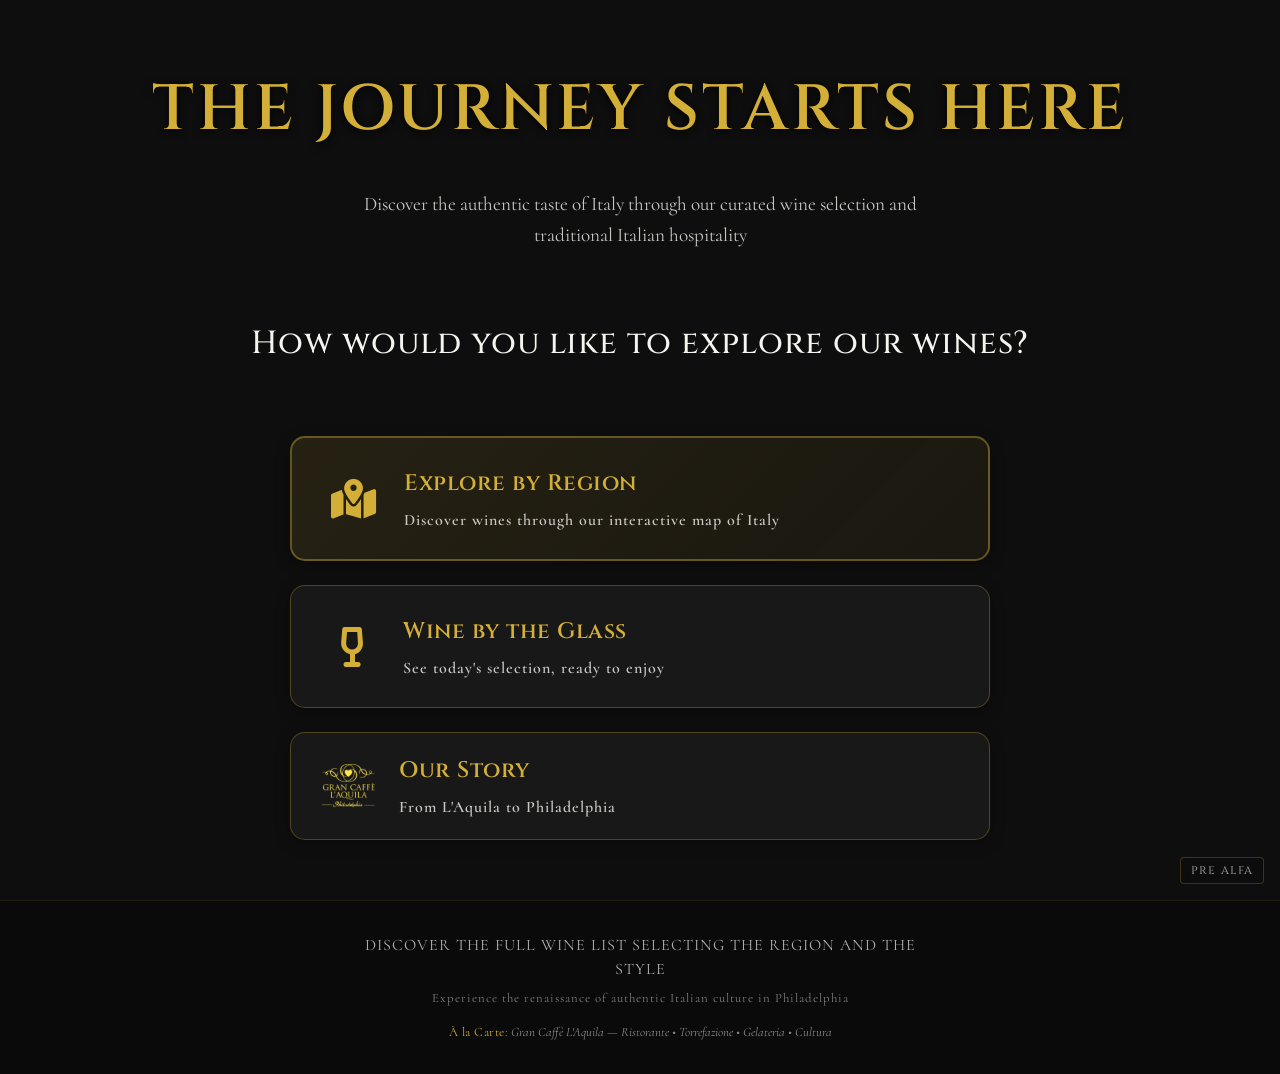
==== index.html @ 215c1828 "Add files via upload" ====
<!DOCTYPE html>
<html lang="it">
<head>
    <meta charset="UTF-8">
    <meta name="viewport" content="width=device-width, initial-scale=1.0, viewport-fit=cover">
    <title>Gran Caffè L'Aquila Philadelphia - Wine Collection</title>
    
    <!-- PWA Meta Tags -->
    <meta name="theme-color" content="#D4AF37">
    <meta name="apple-mobile-web-app-capable" content="yes">
    <meta name="apple-mobile-web-app-status-bar-style" content="black-translucent">
    <meta name="apple-mobile-web-app-title" content="GCA Wines">
    <meta name="mobile-web-app-capable" content="yes">
    <meta name="application-name" content="GCA Wines">
    <meta name="msapplication-TileColor" content="#0E0E0E">
    <meta name="msapplication-TileImage" content="./image/icon-144x144.png">
    
    <!-- PWA Manifest -->
    <link rel="manifest" href="./manifest.json">
    
    <!-- Apple Touch Icons -->
    <link rel="apple-touch-icon" href="./image/icon-152x152.png">
    <link rel="apple-touch-icon" sizes="152x152" href="./image/icon-152x152.png">
    <link rel="apple-touch-icon" sizes="180x180" href="./image/icon-192x192.png">
    <link rel="apple-touch-icon" sizes="167x167" href="./image/icon-152x152.png">
    
    <!-- Favicon -->
    <link rel="icon" type="image/png" sizes="32x32" href="./image/icon-96x96.png">
    <link rel="icon" type="image/png" sizes="16x16" href="./image/icon-72x72.png">
    
    <!-- Bootstrap 5.3 CSS (HTTPS CDN) -->
    <link href="https://cdn.jsdelivr.net/npm/bootstrap@5.3.2/dist/css/bootstrap.min.css" rel="stylesheet" integrity="sha384-T3c6CoIi6uLrA9TneNEoa7RxnatzjcDSCmG1MXxSR1GAsXEV/Dwwykc2MPK8M2HN" crossorigin="anonymous">
    <!-- Font Awesome (HTTPS CDN) -->
    <link rel="stylesheet" href="https://cdnjs.cloudflare.com/ajax/libs/font-awesome/6.4.0/css/all.min.css" integrity="sha512-iecdLmaskl7CVkqkXNQ/ZH/XLlvWZOJyj7Yy7tcenmpD1ypASozpmT/E0iPtmFIB46ZmdtAc9eNBvH0H/ZpiBw==" crossorigin="anonymous" referrerpolicy="no-referrer">
    <!-- Google Fonts (HTTPS) - 2 fonts max for readability/perf -->
    <link href="https://fonts.googleapis.com/css2?family=Cinzel:wght@400;600;700&family=Cormorant:wght@300;400;500;600&display=swap" rel="stylesheet">
    <!-- Custom CSS -->
    <link rel="stylesheet" href="./css/style.css">
    <style>
        /* Landing Page Specific Styles - MOBILE FIRST */
        :root {
            --gold: #D4AF37;
            --gold-light: #F4CF67;
            --ivory: #F5F5F0;
            --font-heading: 'Cinzel', serif;
            --font-body: 'Cormorant', serif;
            --transition-slow: 0.8s cubic-bezier(0.4, 0, 0.2, 1);
            --transition-medium: 0.4s cubic-bezier(0.4, 0, 0.2, 1);
        }

        body.landing-page {
            background-color: #0E0E0E;
            color: var(--ivory);
            overflow-x: hidden;
            font-family: var(--font-body);
        }

        /* Header - Logo rimosso, header minimale */
        .landing-header {
            position: fixed;
            top: 0;
            left: 0;
            right: 0;
            z-index: 1000;
            border-bottom: 1px solid rgba(212, 175, 55, 0.1);
            padding: 1rem;
            display: none; /* Header nascosto - logo spostato nel pulsante Our Story */
            align-items: center;
            justify-content: center;
            animation: slideDown 0.6s ease-out;
            transition: all 0.5s cubic-bezier(0.4, 0, 0.2, 1);
        }

        /* Header sempre visibile su tablet - rimosso .hidden */

        @keyframes slideDown {
            from {
                transform: translateY(-100%);
                opacity: 0;
            }
            to {
                transform: translateY(0);
                opacity: 1;
            }
        }

        .landing-logo-section {
            display: flex;
            flex-direction: column;
            align-items: center;
            justify-content: center;
            backdrop-filter: blur(10px);
            background: rgba(10, 10, 10, 0.3);
            border-radius: 12px;
            padding: 0.5rem 1rem;
        }

        .landing-logo-image {
            max-width: 200px;
            width: 100%;
            height: auto;
            object-fit: contain;
            transition: transform 0.3s ease;
        }

        .landing-logo-image:hover {
            transform: scale(1.05);
        }

        /* Hero Section - Mobile First */
        .landing-hero {
            position: relative;
            width: 100%;
            min-height: 100vh;
            margin: 0;
            overflow: hidden;
            display: flex;
            align-items: center;
            justify-content: center;
        }

        .hero-background {
            position: absolute;
            top: 0;
            left: 0;
            width: 100%;
            height: 100%;
            z-index: 1;
        }

        .hero-background::before {
            content: '';
            position: absolute;
            top: 0;
            left: 0;
            right: 0;
            bottom: 0;
            background: linear-gradient(to bottom, 
                rgba(10, 10, 10, 0.2) 0%,
                rgba(10, 10, 10, 0.4) 30%,
                rgba(10, 10, 10, 0.8) 70%,
                rgba(10, 10, 10, 0.95) 100%);
            z-index: 2;
        }

        .hero-background-image {
            width: 100%;
            height: 100%;
            object-fit: cover;
            object-position: center;
            filter: brightness(0.7) contrast(1.1);
        }

        /* Contenuto Hero */
        .landing-hero-content {
            position: relative;
            z-index: 3;
            width: 90%;
            max-width: 1200px;
            padding: 2rem 1rem;
            display: flex;
            flex-direction: column;
            align-items: center;
            gap: 2rem;
            text-align: center;
            padding-top: 40px; /* Ridotto spazio header (logo rimosso) */
        }

        /* Titolo principale con animazione */
        .landing-hero-text {
            font-family: var(--font-heading);
            font-size: 2rem;
            font-weight: 600;
            color: var(--gold);
            letter-spacing: 2px;
            text-transform: uppercase;
            margin: 0;
            line-height: 1.2;
            text-shadow: 0 2px 8px rgba(0, 0, 0, 0.9);
            opacity: 0;
            transform: translateY(30px);
            animation: fadeInUp 1s 0.5s forwards;
        }

        @keyframes fadeInUp {
            to {
                opacity: 1;
                transform: translateY(0);
            }
        }

        /* Sottotitolo con animazione a scaglioni */
        .landing-subtitle {
            font-family: var(--font-body);
            font-size: 1.1rem;
            color: rgba(245, 245, 240, 0.8);
            max-width: 600px;
            line-height: 1.6;
            margin: 0;
            opacity: 0;
            transform: translateY(20px);
            animation: fadeInUp 1s 0.8s forwards;
        }

        /* Domanda principale */
        .landing-question {
            font-family: var(--font-heading);
            font-size: 1.5rem;
            font-weight: 500;
            color: var(--ivory);
            text-align: center;
            margin: 1.5rem 0;
            opacity: 0;
            transform: translateY(20px);
            animation: fadeInUp 1s 1s forwards;
            letter-spacing: 1px;
        }

        /* Pulsanti principali - Card Style */
        .landing-buttons-section {
            display: flex;
            flex-direction: column;
            gap: 1.25rem;
            width: 100%;
            max-width: 500px;
            opacity: 0;
            transform: translateY(20px);
            animation: fadeInUp 1s 1.2s forwards;
        }

        .landing-button {
            position: relative;
            background: rgba(26, 26, 26, 0.85);
            backdrop-filter: blur(10px);
            border: 1px solid rgba(212, 175, 55, 0.3);
            border-radius: 15px;
            color: var(--ivory);
            font-family: var(--font-heading);
            font-size: 1rem;
            font-weight: 600;
            letter-spacing: 1px;
            text-transform: none;
            padding: 1.5rem 1.75rem;
            cursor: pointer;
            transition: all 0.3s cubic-bezier(0.4, 0, 0.2, 1);
            text-decoration: none;
            display: flex;
            align-items: center;
            gap: 1.25rem;
            overflow: hidden;
            text-align: left;
            min-height: 80px;
            box-shadow: 0 4px 15px rgba(0, 0, 0, 0.3);
        }

        .landing-button::before {
            content: '';
            position: absolute;
            top: 50%;
            left: 50%;
            width: 0;
            height: 0;
            background: rgba(212, 175, 55, 0.1);
            border-radius: 50%;
            transform: translate(-50%, -50%);
            transition: width 0.6s ease, height 0.6s ease;
        }

        .landing-button:hover::before,
        .landing-button:active::before {
            width: 300px;
            height: 300px;
        }

        .landing-button:hover,
        .landing-button:active {
            border-color: var(--gold);
            transform: translateY(-4px);
            box-shadow: 0 8px 25px rgba(212, 175, 55, 0.35);
            background: rgba(26, 26, 26, 0.95);
        }

        .landing-button-icon {
            font-size: 2rem;
            color: var(--gold);
            transition: transform 0.3s ease, color 0.3s ease;
            flex-shrink: 0;
            width: 50px;
            display: flex;
            align-items: center;
            justify-content: center;
        }

        .landing-button:hover .landing-button-icon,
        .landing-button:active .landing-button-icon {
            transform: scale(1.1);
            color: var(--gold-light);
        }

        /* Logo nel pulsante Our Story */
        .landing-button-icon.logo-icon {
            width: auto;
            height: 50px;
            max-width: 120px;
        }

        .landing-button-icon.logo-icon img {
            width: 100%;
            height: 100%;
            object-fit: contain;
            filter: brightness(0) saturate(100%) invert(75%) sepia(50%) saturate(500%) hue-rotate(5deg) brightness(1.1);
            transition: transform 0.3s ease, filter 0.3s ease;
        }

        .landing-button:hover .landing-button-icon.logo-icon img,
        .landing-button:active .landing-button-icon.logo-icon img {
            transform: scale(1.1);
            filter: brightness(0) saturate(100%) invert(80%) sepia(50%) saturate(500%) hue-rotate(5deg) brightness(1.2);
        }


        .landing-button-content {
            display: flex;
            flex-direction: column;
            gap: 0.5rem;
            flex: 1;
        }

        .landing-button-title {
            font-family: var(--font-heading);
            font-size: 1.2rem;
            font-weight: 600;
            color: var(--gold);
            letter-spacing: 0.5px;
            margin: 0;
        }

        .landing-button-description {
            font-family: var(--font-body);
            font-size: 0.9rem;
            color: rgba(245, 245, 240, 0.8);
            line-height: 1.4;
            margin: 0;
        }

        /* Bottone speciale Explore - più grande */
        .landing-button.explore {
            background: linear-gradient(135deg, 
                rgba(212, 175, 55, 0.12), 
                rgba(212, 175, 55, 0.06));
            border-width: 2px;
            border-color: rgba(212, 175, 55, 0.4);
            min-height: 90px;
        }

        .landing-button.explore:hover {
            background: linear-gradient(135deg, 
                rgba(212, 175, 55, 0.18), 
                rgba(212, 175, 55, 0.1));
            border-color: var(--gold);
        }

        /* Bottone Storia - più piccolo */
        .landing-button.story {
            min-height: 70px;
            padding: 1.25rem 1.75rem;
        }

        /* Footer */
        .landing-footer {
            background: rgba(10, 10, 10, 0.95);
            padding: 1.5rem 1rem;
            text-align: center;
            border-top: 1px solid rgba(212, 175, 55, 0.1);
            position: relative;
            z-index: 2;
        }

        .landing-footer-text {
            font-family: var(--font-body);
            font-size: 0.85rem;
            color: rgba(245, 245, 240, 0.7);
            letter-spacing: 1px;
            margin: 0 auto;
            max-width: 600px;
            line-height: 1.5;
        }

        .landing-footer-ala-carte {
            font-family: var(--font-body);
            font-size: 0.8rem;
            color: rgba(245, 245, 240, 0.55);
            margin: 1rem auto 0;
            max-width: 600px;
            line-height: 1.4;
        }

        .landing-footer-ala-carte-link {
            color: var(--gold, #D4AF37);
            text-decoration: none;
            letter-spacing: 0.5px;
        }

        .landing-footer-ala-carte-link:hover {
            text-decoration: underline;
        }

        .landing-footer-ala-carte-header {
            font-style: italic;
        }

        /* Animazioni scroll */
        @keyframes fadeIn {
            from {
                opacity: 0;
                transform: translateY(20px);
            }
            to {
                opacity: 1;
                transform: translateY(0);
            }
        }

        .animate-on-scroll {
            opacity: 0;
            transform: translateY(30px);
            transition: opacity 0.8s ease, transform 0.8s ease;
        }

        .animate-on-scroll.visible {
            opacity: 1;
            transform: translateY(0);
        }

        /* TABLET - Media Queries */
        @media (min-width: 768px) {
            .landing-header {
                padding: 1rem 2rem;
            }

            .landing-logo-image {
                max-width: 300px;
            }

            .landing-hero-content {
                padding: 3rem 2rem;
                gap: 2.5rem;
                padding-top: 60px; /* Ridotto (header nascosto) */
            }

            .landing-hero-text {
                font-size: 3rem;
                letter-spacing: 3px;
            }

            .landing-subtitle {
                font-size: 1.2rem;
            }

            .landing-question {
                font-size: 1.8rem;
                margin: 2rem 0;
            }

            .landing-buttons-section {
                max-width: 650px;
                gap: 1.5rem;
            }

            .landing-button {
                padding: 1.75rem 2rem;
                min-height: 90px;
            }

            .landing-button-icon {
                font-size: 2.5rem;
                width: 60px;
            }

            .landing-button-icon.logo-icon {
                height: 60px;
                max-width: 150px;
            }

            .landing-button-title {
                font-size: 1.4rem;
            }

            .landing-button-description {
                font-size: 1rem;
            }

            .landing-button.explore {
                min-height: 100px;
            }

            .landing-button.story {
                min-height: 80px;
            }

            .landing-footer {
                padding: 2rem;
            }

            .landing-footer-text {
                font-size: 1rem;
            }
        }

        @media (min-width: 1024px) {
            .landing-hero-text {
                font-size: 4rem;
            }

            .landing-question {
                font-size: 2rem;
            }

            .landing-buttons-section {
                max-width: 700px;
            }
        }

        /* Dark mode support */
        @media (prefers-color-scheme: dark) {
            .landing-hero-text {
                text-shadow: 0 2px 12px rgba(0, 0, 0, 0.9);
            }
        }

        /* Prefers reduced motion */
        @media (prefers-reduced-motion: reduce) {
            *,
            *::before,
            *::after {
                animation-duration: 0.01ms !important;
                animation-iteration-count: 1 !important;
                transition-duration: 0.01ms !important;
            }
        }

        /* Touch devices: subtle tap feedback without hover lift */
        @media (hover: none) and (pointer: coarse) {
            .landing-button:hover,
            .landing-button:active {
                transform: scale(0.98);
                box-shadow: 0 6px 18px rgba(0, 0, 0, 0.35);
            }
        }
    </style>
</head>
<body class="landing-page">
    <!-- Header - Logo rimosso, spostato nel pulsante Our Story -->
    <header class="landing-header" id="mainHeader">
        <!-- Logo rimosso dall'header -->
    </header>

    <!-- Hero Section -->
    <section class="landing-hero">
        <!-- Contenuto -->
        <div class="landing-hero-content">
            <h2 class="landing-hero-text">THE JOURNEY STARTS HERE</h2>
            
            <p class="landing-subtitle">
                Discover the authentic taste of Italy through our curated wine selection and traditional Italian hospitality
            </p>
            
            <!-- Domanda principale -->
            <h3 class="landing-question">How would you like to explore our wines?</h3>
            
            <!-- Bottoni principali - Riordinati -->
            <div class="landing-buttons-section">
                <!-- 1. Explore by Region -->
                <a href="./wine-map.html" class="landing-button explore">
                    <div class="landing-button-icon">
                        <i class="fas fa-map-marked-alt"></i>
                    </div>
                    <div class="landing-button-content">
                        <div class="landing-button-title">Explore by Region</div>
                        <div class="landing-button-description">Discover wines through our interactive map of Italy</div>
                    </div>
                </a>
                
                <!-- 2. Wine by the Glass -->
                <a href="./WineByTheGlass.html" class="landing-button">
                    <div class="landing-button-icon">
                        <i class="fas fa-wine-glass-alt"></i>
                    </div>
                    <div class="landing-button-content">
                        <div class="landing-button-title">Wine by the Glass</div>
                        <div class="landing-button-description">See today's selection, ready to enjoy</div>
                    </div>
                </a>
                
                <!-- 3. Our Story -->
                <a href="./OurStory.html" class="landing-button story">
                    <div class="landing-button-icon logo-icon">
                        <img src="./image/logoFull.svg" alt="Gran Caffè L'Aquila Logo" loading="lazy" decoding="async">
                    </div>
                    <div class="landing-button-content">
                        <div class="landing-button-title">Our Story</div>
                        <div class="landing-button-description">From L'Aquila to Philadelphia</div>
                    </div>
                </a>
                

            </div>
        </div>
    </section>

    <!-- Pre Alfa badge (discrete, non-official) -->
    <span class="pre-alfa-badge" aria-label="Versione pre alfa, non ufficiale">Pre Alfa</span>

    <!-- Footer -->
    <footer class="landing-footer">
        <p class="landing-footer-text">
            DISCOVER THE FULL WINE LIST SELECTING THE REGION AND THE STYLE<br>
            <span style="font-size: 0.8rem; color: rgba(245, 245, 240, 0.5); margin-top: 0.5rem; display: block;">
                Experience the renaissance of authentic Italian culture in Philadelphia
            </span>
        </p>
        <p class="landing-footer-ala-carte">
            <a href="./Ala%20Carte%2011-23-25.html" class="landing-footer-ala-carte-link">À la Carte</a>: <span class="landing-footer-ala-carte-header">Gran Caffè L'Aquila — Ristorante • Torrefazione • Gelateria • Cultura</span>
        </p>
    </footer>

    <!-- Scripts -->
    <script src="./js/main.js"></script>
    <script>
        // Landing page: keep JS minimal to avoid reflows on tablet hardware.
    </script>
    
    <!-- Service Worker Registration -->
    <script>
        // Register Service Worker for PWA functionality
        if ('serviceWorker' in navigator) {
            window.addEventListener('load', async () => {
                try {
                    const registration = await navigator.serviceWorker.register('./sw.js', {
                        scope: './'
                    });
                    
                    console.log('[PWA] Service Worker registered successfully:', registration.scope);
                    
                    // Handle updates
                    registration.addEventListener('updatefound', () => {
                        const newWorker = registration.installing;
                        console.log('[PWA] New Service Worker installing...');
                        
                        newWorker.addEventListener('statechange', () => {
                            if (newWorker.state === 'installed' && navigator.serviceWorker.controller) {
                                // New content available, show update notification
                                console.log('[PWA] New content available, refresh to update');
                                showUpdateNotification();
                            }
                        });
                    });
                    
                } catch (error) {
                    console.error('[PWA] Service Worker registration failed:', error);
                }
            });
            
            // Handle controller change (when new SW takes over)
            navigator.serviceWorker.addEventListener('controllerchange', () => {
                console.log('[PWA] Controller changed, page will reload for updates');
            });
        }
        
        // Show update notification (optional UI enhancement)
        function showUpdateNotification() {
            // You can customize this to show a toast/banner
            const updateBanner = document.createElement('div');
            updateBanner.id = 'pwa-update-banner';
            updateBanner.innerHTML = `
                <style>
                    #pwa-update-banner {
                        position: fixed;
                        bottom: 20px;
                        left: 50%;
                        transform: translateX(-50%);
                        background: linear-gradient(135deg, #1a1a1a, #0a0a0a);
                        border: 1px solid #D4AF37;
                        border-radius: 12px;
                        padding: 16px 24px;
                        z-index: 10000;
                        display: flex;
                        align-items: center;
                        gap: 16px;
                        box-shadow: 0 8px 32px rgba(0,0,0,0.5);
                        font-family: 'Cormorant', serif;
                        animation: slideUp 0.3s ease-out;
                    }
                    #pwa-update-banner span {
                        color: #F5F5F0;
                        font-size: 0.95rem;
                    }
                    #pwa-update-banner button {
                        background: #D4AF37;
                        color: #0a0a0a;
                        border: none;
                        padding: 8px 16px;
                        border-radius: 6px;
                        cursor: pointer;
                        font-family: 'Cinzel', serif;
                        font-weight: 600;
                        font-size: 0.85rem;
                        transition: all 0.2s ease;
                    }
                    #pwa-update-banner button:hover {
                        background: #F4CF67;
                        transform: scale(1.05);
                    }
                    @keyframes slideUp {
                        from { transform: translateX(-50%) translateY(100px); opacity: 0; }
                        to { transform: translateX(-50%) translateY(0); opacity: 1; }
                    }
                </style>
                <span>New version available!</span>
                <button onclick="location.reload()">Update</button>
            `;
            document.body.appendChild(updateBanner);
            
            // Auto-hide after 10 seconds
            setTimeout(() => {
                if (updateBanner.parentNode) {
                    updateBanner.style.animation = 'slideUp 0.3s ease-out reverse';
                    setTimeout(() => updateBanner.remove(), 300);
                }
            }, 10000);
        }
        
        // Detect if running as installed PWA
        if (window.matchMedia('(display-mode: standalone)').matches || 
            window.navigator.standalone === true) {
            console.log('[PWA] Running in standalone mode (installed)');
            document.body.classList.add('pwa-standalone');
        }
    </script>
</body>
</html>
---- css/style.css ----
/* ==================== GRAN CAFFÈ L'AQUILA - DIGITAL WINE LIST ==================== */
/* 
 * Mobile-First Responsive Design
 * 
 * Breakpoint Standards (Industry Standard):
 * - Mobile: < 768px (base styles, no media query)
 * - Tablet: 768px - 1023px (@media min-width: 768px)
 * - Desktop: >= 1024px (@media min-width: 1024px)
 * 
 * CSS Variables for breakpoints are defined in :root
 * Device detection is handled by DeviceDetector in main.js
 * 
 * Structure:
 * 1. Variables & Reset
 * 2. Base Styles (Mobile First - no media query)
 * 3. Components
 * 4. Layout
 * 5. Media Queries - Tablet (768px+)
 * 6. Media Queries - Desktop (1024px+)
 */

/* ==================== iOS / Apple viewport fix ==================== */
/* Evita overflow orizzontale e barra di scroll su iPhone/Safari */
html {
    overflow-x: hidden;
    -webkit-text-size-adjust: 100%;
}
body.home-page {
    overflow-x: hidden;
    width: 100%;
    max-width: 100vw;
}

/* Error notification animations */
@keyframes slideInRight {
    from { 
        transform: translateX(100%); 
        opacity: 0; 
    }
    to { 
        transform: translateX(0); 
        opacity: 1; 
    }
}

@keyframes slideOutRight {
    from { 
        transform: translateX(0); 
        opacity: 1; 
    }
    to { 
        transform: translateX(100%); 
        opacity: 0; 
    }
}

/* Luxury loading overlay - mostra l'index come background */
.loading-overlay {
    position: fixed;
    inset: 0;
    /* Overlay semi-trasparente scuro per mantenere leggibilità */
    background: rgba(10, 10, 10, 0.65);
    /* Blur leggero per effetto elegante */
    backdrop-filter: blur(4px);
    -webkit-backdrop-filter: blur(4px);
    display: flex;
    align-items: center;
    justify-content: center;
    z-index: 9999;
    opacity: 1;
    transition: opacity 500ms ease, backdrop-filter 500ms ease;
}

.loading-overlay.is-hidden {
    opacity: 0;
    pointer-events: none;
}

/* Fixed Home Button - Top Right Corner */
.fixed-home-btn {
    position: fixed;
    top: 1rem;
    right: 1rem;
    z-index: 1100;
    width: 48px;
    height: 48px;
    border-radius: 50%;
    background: linear-gradient(135deg, rgba(212, 175, 55, 0.9) 0%, rgba(184, 134, 11, 0.9) 100%);
    border: 2px solid rgba(212, 175, 55, 0.6);
    box-shadow: 0 4px 15px rgba(0, 0, 0, 0.3), 
                0 0 20px rgba(212, 175, 55, 0.2),
                inset 0 1px 0 rgba(255, 255, 255, 0.2);
    display: flex;
    align-items: center;
    justify-content: center;
    text-decoration: none;
    transition: all 0.3s ease;
    backdrop-filter: blur(10px);
    -webkit-backdrop-filter: blur(10px);
}

.fixed-home-btn i {
    font-size: 1.25rem;
    color: #0a0a0a;
    transition: transform 0.3s ease;
}

.fixed-home-btn:hover {
    transform: scale(1.1);
    background: linear-gradient(135deg, rgba(212, 175, 55, 1) 0%, rgba(184, 134, 11, 1) 100%);
    box-shadow: 0 6px 20px rgba(0, 0, 0, 0.4), 
                0 0 30px rgba(212, 175, 55, 0.4),
                inset 0 1px 0 rgba(255, 255, 255, 0.3);
}

.fixed-home-btn:hover i {
    transform: scale(1.1);
}

.fixed-home-btn:active {
    transform: scale(0.95);
}

/* Pre Alfa badge - discrete but visible (non-official release) */
.pre-alfa-badge {
    position: fixed;
    bottom: 0.75rem;
    left: 50%;
    transform: translateX(-50%);
    z-index: 999;
    font-family: var(--font-heading, 'Cinzel', serif);
    font-size: 0.7rem;
    font-weight: 500;
    letter-spacing: 0.12em;
    color: rgba(242, 242, 242, 0.55);
    text-transform: uppercase;
    pointer-events: none;
    padding: 0.25rem 0.6rem;
    border: 1px solid rgba(212, 175, 55, 0.25);
    border-radius: 4px;
    background: rgba(14, 14, 14, 0.4);
    backdrop-filter: blur(6px);
    -webkit-backdrop-filter: blur(6px);
}
@media (min-width: 768px) {
    .pre-alfa-badge {
        left: auto;
        right: 1rem;
        bottom: 1rem;
        transform: none;
    }
}
@media (max-width: 767px) {
    .pre-alfa-badge {
        bottom: calc(0.75rem + env(safe-area-inset-bottom));
    }
}

/*
 * Wine map (mobile/tablet <1024): controlli in basso (Dynamic Mode, chip, ecc.) non devono
 * coprire il badge fisso .pre-alfa-badge — riserva spazio sotto la colonna mappa.
 */
body:has(.mobile-map-wines-container) .mobile-map-view {
    padding-bottom: calc(2.75rem + env(safe-area-inset-bottom, 0px));
    box-sizing: border-box;
}

/* Mobile adjustments for fixed home button */
@media (max-width: 768px) {
    .fixed-home-btn {
        top: calc(0.75rem + env(safe-area-inset-top));
        right: calc(0.75rem + env(safe-area-inset-right));
        width: 44px;
        height: 44px;
    }
    
    .fixed-home-btn i {
        font-size: 1.1rem;
    }
}

.loading-content {
    display: flex;
    flex-direction: column;
    align-items: center;
    gap: 1rem;
}

.loading-logo {
    width: 100%;
    display: grid;
    place-items: center;
    position: relative;
}

.loading-logo-image {
    width: clamp(300px, 65vw, 1100px);
    height: auto;
    object-fit: contain;
}

/* Place the ring centered over the logo, matching its width */
.loading-logo .countdown-ring {
    position: absolute;
    inset: 0;
    display: grid;
    place-items: center;
    pointer-events: none;
}
.loading-logo .countdown-ring svg {
    width: clamp(300px, 65vw, 1100px);
    height: auto;
}

.loading-message {
    position: absolute;
    top: 50%;
    left: 50%;
    transform: translate(-50%, -50%);
    display: block;
    text-align: center;
    pointer-events: none;
    font-family: var(--font-heading);
    font-weight: 600;
    color: var(--ivory);
    text-shadow: 0 2px 8px rgba(0,0,0,0.45);
    font-size: clamp(20px, 3vw, 40px);
    letter-spacing: 0.6px;
    z-index: 3;
    animation: loadingPulse 1200ms cubic-bezier(0.22, 0.61, 0.36, 1) infinite;
}

.loading-message.is-welcome {
    font-size: clamp(28px, 3.8vw, 56px);
    font-weight: 700;
    animation: none;
}

@keyframes loadingPulse {
    0%   { transform: translate(-50%, -50%) scale(1.0); opacity: 1; }
    50%  { transform: translate(-50%, -50%) scale(0.98); opacity: 0.85; }
    100% { transform: translate(-50%, -50%) scale(1.0); opacity: 1; }
}

@media (prefers-reduced-motion: reduce) {
  .loading-message { animation: none !important; }
}

.loading-subtitle {
    color: var(--ivory);
    opacity: 0.75;
    font-family: var(--font-body);
    font-size: 1rem;
    letter-spacing: 0.5px;
}

@keyframes pulseLogo {
    0% { transform: scale(1); box-shadow: 0 0 0 rgba(212,175,55,0.0); }
    50% { transform: scale(1.03); box-shadow: 0 10px 30px rgba(212,175,55,0.15); }
    100% { transform: scale(1); box-shadow: 0 0 0 rgba(212,175,55,0.0); }
}

@media (max-width: 480px) {
    .loading-logo-image { width: 88vw; }
}

/* WOW enhancements: ring, progress, microcopy, skip, bokeh */
.loading-extras {
    position: relative;
    width: 100%;
    max-width: 1100px;
    display: grid;
    place-items: center;
    margin-top: 1rem;
}

/* Chalkboard notes effect */
.chalkboard-notes {
    position: absolute;
    inset: 0;
    pointer-events: none;
    overflow: hidden;
    z-index: 2;
}

.chalk-note {
    position: absolute;
    opacity: 0;
    transform: scale(0.8) rotate(-2deg);
    animation: chalkAppear 0.8s ease-out forwards;
    max-width: 280px;
    padding: 1rem 1.25rem;
    background: rgba(245, 245, 240, 0.95);
    border-radius: 4px;
    box-shadow: 
        0 2px 8px rgba(0, 0, 0, 0.3),
        inset 0 1px 0 rgba(255, 255, 255, 0.5),
        inset 0 -1px 0 rgba(0, 0, 0, 0.1);
    backdrop-filter: blur(2px);
    -webkit-backdrop-filter: blur(2px);
}

.chalk-note::before {
    content: '';
    position: absolute;
    top: 0;
    left: 0;
    right: 0;
    bottom: 0;
    background-image: 
        repeating-linear-gradient(
            0deg,
            transparent,
            transparent 2px,
            rgba(0, 0, 0, 0.03) 2px,
            rgba(0, 0, 0, 0.03) 4px
        ),
        radial-gradient(
            circle at 20% 30%,
            rgba(0, 0, 0, 0.05) 0%,
            transparent 50%
        ),
        radial-gradient(
            circle at 80% 70%,
            rgba(0, 0, 0, 0.05) 0%,
            transparent 50%
        );
    border-radius: 4px;
    pointer-events: none;
}

.chalk-text {
    font-family: 'Kalam', 'Comic Sans MS', cursive, sans-serif;
    font-size: 0.85rem;
    line-height: 1.4;
    color: rgba(26, 26, 26, 0.9);
    text-shadow: 
        0 1px 0 rgba(255, 255, 255, 0.5),
        0 -1px 0 rgba(0, 0, 0, 0.1);
    letter-spacing: 0.3px;
    position: relative;
    z-index: 1;
}

.chalk-note.note-1 {
    top: 15%;
    left: 5%;
    animation-delay: 0.5s;
    transform-origin: top left;
}

.chalk-note.note-2 {
    top: 60%;
    right: 8%;
    animation-delay: 1s;
    transform-origin: top right;
    transform: scale(0.8) rotate(2deg);
}

.chalk-note.note-3 {
    bottom: 20%;
    left: 50%;
    transform: translateX(-50%) scale(0.8) rotate(-1deg);
    animation-delay: 1.5s;
    transform-origin: bottom center;
}

@keyframes chalkAppear {
    0% {
        opacity: 0;
        transform: scale(0.6) rotate(-5deg);
    }
    50% {
        opacity: 0.7;
    }
    100% {
        opacity: 1;
        transform: scale(1) rotate(var(--note-rotation, -2deg));
    }
}

.chalk-note.note-2 {
    --note-rotation: 2deg;
}

.chalk-note.note-3 {
    --note-rotation: -1deg;
}

/* Mobile adjustments for chalk notes */
@media (max-width: 768px) {
    .chalk-note {
        max-width: 200px;
        padding: 0.75rem 1rem;
        font-size: 0.75rem;
    }
    
    .chalk-text {
        font-size: 0.75rem;
    }
    
    .chalk-note.note-1 {
        top: 10%;
        left: 3%;
    }
    
    .chalk-note.note-2 {
        top: 55%;
        right: 5%;
    }
    
    .chalk-note.note-3 {
        bottom: 15%;
        max-width: 180px;
    }
}

@media (max-width: 480px) {
    .chalk-note {
        max-width: 160px;
        padding: 0.6rem 0.8rem;
    }
    
    .chalk-text {
        font-size: 0.7rem;
        line-height: 1.3;
    }
    
    .chalk-note.note-1 {
        top: 8%;
        left: 2%;
    }
    
    .chalk-note.note-2 {
        top: 50%;
        right: 3%;
    }
    
    .chalk-note.note-3 {
        bottom: 12%;
        max-width: 150px;
    }
}

.countdown-ring { position: absolute; inset: 0; display: grid; place-items: center; pointer-events: none; }
.countdown-ring svg { width: clamp(300px, 65vw, 1100px); height: auto; }
.ring-bg { fill: none; stroke: rgba(212,175,55,0.22); stroke-width: 2; }
.ring-fg { fill: none; stroke: url(#goldGrad); stroke-width: 2; stroke-linecap: round; stroke-linejoin: round; transform: rotate(-90deg); transform-origin: 50% 50%; stroke-dasharray: 411.4; stroke-dashoffset: 0; }

/* removed progress line and tip */

.skip-loading { background: rgba(0,0,0,0.45); border: 1px solid rgba(212,175,55,0.6); color: #D4AF37; border-radius: 999px; padding: 0.55rem 1.25rem; font-family: var(--font-heading); font-size: 1.05rem; letter-spacing: 0.6px; cursor: pointer; opacity: 1; transform: none; transition: all 250ms ease; margin-top: 1.5rem; }
.skip-loading:hover { background: rgba(212,175,55,0.08); }

.gold-bokeh { position: absolute; inset: 0; pointer-events: none; filter: blur(0.3px); }
.gold-bokeh span { position: absolute; width: 8px; height: 8px; border-radius: 50%; background: radial-gradient(circle, rgba(212,175,55,1) 0%, rgba(212,175,55,0.3) 50%, rgba(212,175,55,0.0) 70%); opacity: 0.6; box-shadow: 0 0 10px rgba(212,175,55,0.8), 0 0 20px rgba(212,175,55,0.4); }
.gold-bokeh span:nth-child(1) { top: 18%; left: 22%; animation: drift1 12s ease-in-out infinite; }
.gold-bokeh span:nth-child(2) { top: 68%; left: 75%; animation: drift2 14s ease-in-out infinite; }
.gold-bokeh span:nth-child(3) { top: 40%; left: 10%; animation: drift3 11s ease-in-out infinite; }
.gold-bokeh span:nth-child(4) { top: 25%; left: 60%; animation: drift4 13s ease-in-out infinite; }
.gold-bokeh span:nth-child(5) { top: 75%; left: 30%; animation: drift5 15s ease-in-out infinite; }
.gold-bokeh span:nth-child(6) { top: 55%; left: 85%; animation: drift6 10s ease-in-out infinite; }

/* Puntini colori bandiera italiana */
.italian-flag-bokeh { position: absolute; inset: 0; pointer-events: none; filter: blur(0.3px); }
.italian-flag-bokeh span { position: absolute; width: 8px; height: 8px; border-radius: 50%; opacity: 0.6; }
.italian-flag-bokeh .red-bokeh { top: 30%; left: 45%; background: radial-gradient(circle, rgba(206,43,55,1) 0%, rgba(206,43,55,0.3) 50%, rgba(206,43,55,0.0) 70%); box-shadow: 0 0 10px rgba(206,43,55,0.8), 0 0 20px rgba(206,43,55,0.4); animation: drift7 16s ease-in-out infinite; }
.italian-flag-bokeh .white-bokeh { top: 50%; left: 50%; background: radial-gradient(circle, rgba(255,255,255,1) 0%, rgba(255,255,255,0.3) 50%, rgba(255,255,255,0.0) 70%); box-shadow: 0 0 10px rgba(255,255,255,0.8), 0 0 20px rgba(255,255,255,0.4); animation: drift8 13.5s ease-in-out infinite; }
.italian-flag-bokeh .green-bokeh { top: 70%; left: 55%; background: radial-gradient(circle, rgba(0,146,70,1) 0%, rgba(0,146,70,0.3) 50%, rgba(0,146,70,0.0) 70%); box-shadow: 0 0 10px rgba(0,146,70,0.8), 0 0 20px rgba(0,146,70,0.4); animation: drift9 11.5s ease-in-out infinite; }

/* Animazioni casuali per ogni puntino */
@keyframes drift1 { 
    0% { transform: translate(0, 0) scale(1); }
    25% { transform: translate(25px, -18px) scale(1.15); }
    50% { transform: translate(-15px, 22px) scale(0.95); }
    75% { transform: translate(18px, 12px) scale(1.08); }
    100% { transform: translate(0, 0) scale(1); }
}

@keyframes drift2 { 
    0% { transform: translate(0, 0) scale(1); }
    20% { transform: translate(-20px, 15px) scale(1.1); }
    40% { transform: translate(30px, -25px) scale(0.9); }
    60% { transform: translate(-10px, -18px) scale(1.2); }
    80% { transform: translate(15px, 20px) scale(1.05); }
    100% { transform: translate(0, 0) scale(1); }
}

@keyframes drift3 { 
    0% { transform: translate(0, 0) scale(1); }
    30% { transform: translate(22px, 18px) scale(1.12); }
    60% { transform: translate(-28px, -15px) scale(0.92); }
    100% { transform: translate(0, 0) scale(1); }
}

@keyframes drift4 { 
    0% { transform: translate(0, 0) scale(1); }
    25% { transform: translate(-18px, -22px) scale(1.18); }
    50% { transform: translate(28px, 12px) scale(0.88); }
    75% { transform: translate(-12px, 25px) scale(1.1); }
    100% { transform: translate(0, 0) scale(1); }
}

@keyframes drift5 { 
    0% { transform: translate(0, 0) scale(1); }
    20% { transform: translate(30px, -20px) scale(1.15); }
    40% { transform: translate(-25px, 18px) scale(0.85); }
    60% { transform: translate(15px, 28px) scale(1.2); }
    80% { transform: translate(-20px, -15px) scale(0.95); }
    100% { transform: translate(0, 0) scale(1); }
}

@keyframes drift6 { 
    0% { transform: translate(0, 0) scale(1); }
    33% { transform: translate(-22px, 20px) scale(1.1); }
    66% { transform: translate(25px, -18px) scale(0.9); }
    100% { transform: translate(0, 0) scale(1); }
}

@keyframes drift7 { 
    0% { transform: translate(0, 0) scale(1); }
    25% { transform: translate(20px, -25px) scale(1.2); }
    50% { transform: translate(-30px, 15px) scale(0.9); }
    75% { transform: translate(18px, 22px) scale(1.1); }
    100% { transform: translate(0, 0) scale(1); }
}

@keyframes drift8 { 
    0% { transform: translate(0, 0) scale(1); }
    30% { transform: translate(-25px, -18px) scale(1.15); }
    60% { transform: translate(28px, 20px) scale(0.88); }
    100% { transform: translate(0, 0) scale(1); }
}

@keyframes drift9 { 
    0% { transform: translate(0, 0) scale(1); }
    20% { transform: translate(22px, 18px) scale(1.12); }
    40% { transform: translate(-18px, -25px) scale(0.92); }
    60% { transform: translate(25px, -15px) scale(1.18); }
    80% { transform: translate(-20px, 22px) scale(0.95); }
    100% { transform: translate(0, 0) scale(1); }
}

@keyframes pulseCount {
  0%   { transform: scale(1.06); opacity: 1; }
  50%  { transform: scale(0.92); opacity: 0.7; }
  100% { transform: scale(1.06); opacity: 1; }
}

@media (prefers-reduced-motion: reduce) {
  .ring-fg, .progress-line span, .gold-bokeh span, .italian-flag-bokeh span { animation: none !important; transition: none !important; }
}

/* Gran Caffè L'Aquila - Digital Wine List Styles */

/* Reset and Base Styles */
* {
    margin: 0;
    padding: 0;
    box-sizing: border-box;
}

:root {
    /* === FONT FAMILIES - SISTEMA UNIFORME === */
    --font-heading: 'Cinzel', serif;  /* Heading, titoli, navigazione */
    --font-body: 'Cormorant', serif;  /* Testo corpo, descrizioni */
    
    /* === COLORI === */
    --gold: #D4AF37;
    --gold-light: #F4CF67; /* Lighter gold for hover states */
    --dark-gold: #B8860B;
    --black: #0E0E0E;
    --dark: #0E0E0E; /* Alias for black */
    --charcoal: #1A1A1A;
    --ivory: #F2F2F2;
    --cream: #F5F4EE;
    
    /* === COLORI TESTO WCAG COMPLIANT === */
    --text-accent: var(--ivory);      /* Testo normale - alto contrasto */
    --text-accent-large: var(--gold); /* Testo grande (24px+) - contrasto OK */
    
    /* Wine Type Colors - Red (Default) - Colore più acceso per migliore contrasto */
    --wine-primary: #DC143C; /* Crimson - Rosso più acceso */
    --wine-secondary: #B22222; /* Firebrick - Rosso acceso */
    --wine-accent: #FF1744; /* Rosso acceso brillante */
    --wine-border: rgba(220, 20, 60, 0.3);
    --wine-highlight: rgba(220, 20, 60, 0.1);
    
    /* === SCALA TIPOGRAFICA MODULARE (Major Third 1.25) === */
    --fs-900: 3.815rem;    /* H1 hero/principale */
    --fs-800: 3.052rem;    /* H1 interno */
    --fs-700: 2.441rem;    /* H2 */
    --fs-600: 1.953rem;    /* H3 */
    --fs-500: 1.563rem;    /* H4 / sottotitoli */
    --fs-400: 1.25rem;     /* Testo lead/importante */
    --fs-300: 1rem;        /* Testo corpo (base) */
    --fs-200: 0.8rem;      /* Testo piccolo, caption */
    
    /* === SCALA SPAZIATURA (SISTEMA 8pt) === */
    --space-unit: 0.5rem;   /* 8px se base font-size 16px */
    --space-xxs: calc(var(--space-unit) * 0.5); /* 4px */
    --space-xs: calc(var(--space-unit) * 1);     /* 8px */
    --space-sm: calc(var(--space-unit) * 2);     /* 16px */
    --space-md: calc(var(--space-unit) * 3);     /* 24px */
    --space-lg: calc(var(--space-unit) * 4);     /* 32px */
    --space-xl: calc(var(--space-unit) * 6);     /* 48px */
    --space-xxl: calc(var(--space-unit) * 8);    /* 64px */
    
    /* === RESPONSIVE BREAKPOINTS (Mobile-First Standard) === */
    /* Industry standard breakpoints - Mobile First approach */
    --breakpoint-xs: 480px;      /* Mobile small (iPhone SE, etc.) */
    --breakpoint-sm: 640px;      /* Mobile large (iPhone, Android phones) */
    --breakpoint-md: 768px;      /* Tablet portrait (Android tablets, small tablets) */
    --breakpoint-lg: 1024px;     /* Tablet landscape / Desktop small */
    --breakpoint-xl: 1280px;     /* Desktop large */
    
    /* Container max-widths */
    --container-sm: 640px;
    --container-md: 768px;
    --container-lg: 1024px;
    --container-xl: 1280px;
    
    /* Mobile-specific heights (for safe area calculations) */
    --mobile-nav-height: 70px;
    --mobile-wine-type-height: 124px;
    --mobile-search-height: 112px;
    
    /* === REGOLE COLORE PER LEGGIBILITÀ WCAG AA === */
    /* Oro (#D4AF37) usato SOLO per: */
    /* 1. Testo grande (>=24px/1.5rem) su sfondo scuro - contrasto 3:1 OK per WCAG AA */
    /* 2. Accenti, bordi, hover states, icone */
    /* Testo normale (<24px): usa --text-accent (ivory) per contrasto 4.5:1 WCAG AA */
    /* MAI usare oro per testo normale su sfondo chiaro */
}

/* Night Mode (default) */
:root[data-theme="night"] {
    --bg-primary: #0E0E0E;
    --bg-secondary: #1A1A1A;
    --text-primary: #F2F2F2;
    --text-secondary: rgba(242, 242, 242, 0.78);
    --border-color: rgba(212, 175, 55, 0.3);
    --shadow-color: rgba(0, 0, 0, 0.8);
    --overlay-color: rgba(0, 0, 0, 0.85);
}

/* Day Mode - Ottimizzato per E-Paper */
:root[data-theme="day"] {
    --bg-primary: #FDFBF7; /* Carta bianca per e-paper */
    --bg-secondary: #F8F6F0; /* Leggermente più scuro */
    --text-primary: #000000; /* Nero puro per massimo contrasto */
    --text-secondary: #1A1A1A; /* Nero più morbido */
    --gold: #8B6914; /* Oro più scuro per e-paper */
    --gold-light: #A67C00;
    --dark-gold: #5C4409;
    --border-color: #000000; /* Nero per contrasto */
    --shadow-color: rgba(0, 0, 0, 0.2); /* Ombre leggere */
    --overlay-color: rgba(255, 255, 255, 0.95);
    
    /* Wine Type Colors - più scuri per e-paper */
    --wine-primary: #8B0000; /* Rosso molto scuro */
    --wine-secondary: #6B0000;
    --wine-accent: #A00000;
    --wine-border: rgba(0, 0, 0, 0.5);
    --wine-highlight: rgba(0, 0, 0, 0.1);
    
    --ivory: #FFFFFF;
    --cream: #FDFBF7;
    --charcoal: #F8F6F0;
    --black: #FDFBF7;
    --dark: #F8F6F0;
}

body {
    font-family: var(--font-body, 'Cormorant', serif);
    background-color: var(--bg-primary, #0E0E0E); /* Dark mode base for low-light rooms */
    color: var(--text-primary, var(--ivory));
    line-height: 1.55;
    min-height: 100vh;
    overflow-x: hidden;
    transition: background-color 0.3s ease, color 0.3s ease;
}

/* === GERARCHIA TIPOGRAFICA - HEADING SYSTEM === */
h1 {
    font-size: var(--fs-800);
    font-weight: 700;
    line-height: 1.1;
    font-family: var(--font-heading);
    letter-spacing: 0.5px;
}

h2 {
    font-size: var(--fs-700);
    font-weight: 600;
    line-height: 1.2;
    font-family: var(--font-heading);
    letter-spacing: 0.3px;
}

h3 {
    font-size: var(--fs-600);
    font-weight: 600;
    line-height: 1.3;
    font-family: var(--font-heading);
    letter-spacing: 0.2px;
}

h4 {
    font-size: var(--fs-500);
    font-weight: 500;
    line-height: 1.4;
    font-family: var(--font-heading);
    letter-spacing: 0.1px;
}

/* Disable scrolling only for home page - ottimizzato per mobile */
body.home-page {
    max-height: 100vh;
    max-height: 100dvh; /* Dynamic viewport height for iOS Safari */
    overflow-y: hidden;
    height: 100vh;
    height: 100dvh; /* Dynamic viewport height for iOS Safari */
    position: fixed;
    width: 100%;
    /* Support for iPhone notch */
    padding-top: env(safe-area-inset-top);
    padding-bottom: env(safe-area-inset-bottom);
}

/* Reset per altre pagine - permette scroll normale */
body:not(.home-page) {
    max-height: none;
    overflow-y: auto;
    height: auto;
    position: static;
}

/* Luxury Container */
.luxury-container {
    min-height: 100vh;
    display: flex;
    flex-direction: column;
    background: var(--bg-primary, var(--black));
    position: relative;
    transition: background 0.3s ease;
    /* Sfondo con immagine gcaLogoWall */
    background-image: url('./image/gcaLogoWall.jpeg');
    background-image: image-set(
        url('./image/gcaLogoWall.webp') type('image/webp'),
        url('./image/gcaLogoWall.jpeg') type('image/jpeg')
    );
    background-size: cover;
    background-position: center;
    background-attachment: scroll;
    background-repeat: no-repeat;
}

/* Overlay scuro per leggibilità del contenuto */
.luxury-container::after {
    content: '';
    position: fixed;
    top: 0;
    left: 0;
    width: 100%;
    height: 100%;
    background: linear-gradient(
        180deg,
        rgba(10, 10, 10, 0.85) 0%,
        rgba(10, 10, 10, 0.75) 50%,
        rgba(10, 10, 10, 0.85) 100%
    );
    z-index: 0;
    pointer-events: none;
}

/* Assicura che il contenuto sia sopra l'overlay */
.content-wrapper,
.top-nav,
.search-bar-container,
.sidebar,
.regions-panel,
.wines-panel,
.wines-list-container {
    position: relative;
    z-index: 1;
}

:root[data-theme="night"] .luxury-container {
    background: 
        radial-gradient(circle at 80% 20%, rgba(212, 175, 55, 0.03) 0%, transparent 50%),
        linear-gradient(var(--black) 0%, var(--charcoal) 100%);
}

:root[data-theme="day"] .luxury-container {
    background: var(--bg-primary);
    /* Mantieni immagine di sfondo anche in day mode ma con overlay più chiaro */
    background-image: url('./image/gcaLogoWall.jpeg');
    background-image: image-set(
        url('./image/gcaLogoWall.webp') type('image/webp'),
        url('./image/gcaLogoWall.jpeg') type('image/jpeg')
    );
    background-size: cover;
    background-position: center;
    background-attachment: scroll;
    background-repeat: no-repeat;
}

/* Overlay più chiaro per day mode */
:root[data-theme="day"] .luxury-container::after {
    background: linear-gradient(
        180deg,
        rgba(253, 251, 247, 0.9) 0%,
        rgba(253, 251, 247, 0.85) 50%,
        rgba(253, 251, 247, 0.9) 100%
    );
}

/* Enable scrolling for wine-details page and other non-home pages */
.hero-enhanced .luxury-container,
body:not(.home-page) .luxury-container {
    max-height: none;
    overflow: visible;
}

.luxury-container::before {
    content: '';
    position: absolute;
    top: 0;
    left: 0;
    width: 100%;
    height: 100%;
    background: url('data:image/svg+xml,<svg xmlns="http://www.w3.org/2000/svg" viewBox="0 0 100 100" width="100" height="100" opacity="0.02"><defs><pattern id="grain" width="100" height="100" patternUnits="userSpaceOnUse"><circle cx="50" cy="50" r="0.5" fill="white"/></pattern></defs><rect width="100" height="100" fill="url(%23grain)"/></svg>');
    pointer-events: none;
}

/* Header Styles */
.luxury-header {
    padding: 1.5rem 2rem;
    text-align: center;
    position: relative;
    z-index: 2;
    border-bottom: 2px solid rgba(212, 175, 55, 0.3);
    flex-shrink: 0;
    background: linear-gradient(180deg, rgba(10, 10, 10, 0.95) 0%, rgba(26, 26, 26, 0.9) 100%);
}

/* Hero enhancements (shared) */
.home-page .luxury-header,
.hero-enhanced .luxury-header {
    padding: 4rem 0 3rem;
}

.home-page .logo-container .luxury-logo,
.hero-enhanced .logo-container .luxury-logo {
    width: 160px;
    height: 160px;
}

.home-page .luxury-title,
.hero-enhanced .luxury-title {
    font-size: 3.8rem;
    letter-spacing: 5px;
    margin-top: 0.5rem;
}

.home-page .luxury-subtitle,
.hero-enhanced .luxury-subtitle {
    margin-bottom: 1.2rem;
}

.home-page .luxury-divider,
.hero-enhanced .luxury-divider {
    width: 160px;
    margin: 2rem auto 1.5rem;
}

.home-page .luxury-tagline,
.hero-enhanced .luxury-tagline {
    font-size: 1.2rem;
    margin-bottom: 2.2rem;
}

.home-page .luxury-search-container,
.hero-enhanced .luxury-search-container {
    margin: 0 auto 3rem;
}

.home-page .luxury-search-bar,
.hero-enhanced .luxury-search-bar {
    justify-content: center;
}

.home-page .luxury-search-input,
.hero-enhanced .luxury-search-input {
    min-width: 320px;
    max-width: 560px;
}

/* Home hero auto-hide and reveal animations */
.home-page.hero-collapsing .luxury-header {
    transform: translateY(-30px);
    opacity: 0;
    pointer-events: none;
    transition: transform 500ms ease, opacity 500ms ease;
}

.home-page .luxury-search-container {
    transform: scale(0.96);
    opacity: 0;
}

.home-page.search-reveal .luxury-search-container {
    transform: scale(1);
    opacity: 1;
    transition: transform 350ms ease, opacity 350ms ease;
}

.home-page .luxury-wine-selection .luxury-wine-card {
    opacity: 0;
    transform: translateY(12px);
}

.home-page.cards-revealed .luxury-wine-selection .luxury-wine-card {
    opacity: 1;
    transform: translateY(0);
    transition: opacity 400ms ease, transform 400ms ease, border-color 300ms ease;
}

.home-page.cards-revealed .luxury-wine-selection .luxury-wine-card:nth-child(1) { transition-delay: 80ms; }
.home-page.cards-revealed .luxury-wine-selection .luxury-wine-card:nth-child(2) { transition-delay: 160ms; }
.home-page.cards-revealed .luxury-wine-selection .luxury-wine-card:nth-child(3) { transition-delay: 240ms; }
.home-page.cards-revealed .luxury-wine-selection .luxury-wine-card:nth-child(4) { transition-delay: 320ms; }
.home-page.cards-revealed .luxury-wine-selection .luxury-wine-card:nth-child(5) { transition-delay: 400ms; }
.home-page.cards-revealed .luxury-wine-selection .luxury-wine-card:nth-child(6) { transition-delay: 480ms; }

@media (prefers-reduced-motion: reduce) {
    .home-page .luxury-header,
    .home-page .luxury-search-container,
    .home-page .luxury-wine-selection .luxury-wine-card {
        transition: none !important;
        transform: none !important;
        opacity: 1 !important;
    }
}

.header-content {
    max-width: 100%;
    width: 100%;
    margin: 0 auto;
    padding: 0 1rem;
    display: flex;
    justify-content: space-between;
    align-items: center;
    box-sizing: border-box;
}

/* Responsive container max-widths */
@media (min-width: 768px) {
    .header-content {
        padding: 0 2rem;
    }
}

@media (min-width: 1024px) {
    .header-content {
        max-width: 1400px;
        padding: 0 2rem;
    }
}

/* Ensure desktop layout matches mobile: stack and center on hero pages */
.hero-enhanced .header-content {
    flex-direction: column;
    align-items: center;
    justify-content: flex-start;
    gap: 0.5rem;
}

.hero-enhanced .back-button {
    align-self: flex-start;
    margin-bottom: 0.5rem;
}

.hero-enhanced .luxury-search-container {
    margin: 0 auto 3rem;
}

.back-button {
    color: var(--text-accent); /* Ivory per WCAG AA - testo piccolo */
    text-decoration: none;
    font-size: 1.1rem; /* 17.6px - piccolo */
    display: flex;
    align-items: center;
    gap: 0.5rem;
    transition: all 0.3s ease;
}

.back-button:hover {
    color: var(--ivory);
}

.logo-container {
    display: flex;
    flex-direction: column;
    align-items: center;
}

.luxury-logo {
    width: 100px;
    height: 100px;
    border-radius: 15px;
    background: transparent;
    display: flex;
    align-items: center;
    justify-content: center;
    margin: 0 auto 1rem;
    border: none;
    position: relative;
    overflow: hidden;
}

.luxury-logo.small {
    width: 100px;
    height: 100px;
    border: none;
}

.luxury-logo::before {
    display: none;
}

.luxury-logo::after {
    content: 'GCL';
    position: absolute;
    width: 110px;
    height: 110px;
    background: var(--black);
    border-radius: 50%;
    display: flex;
    align-items: center;
    justify-content: center;
    color: var(--gold);
    font-family: var(--font-heading);
    font-size: 1.8rem;
    font-weight: 600;
    letter-spacing: 2px;
}

.luxury-logo.small::after {
    width: 74px;
    height: 74px;
    font-size: 1.4rem;
    letter-spacing: 1px;
}

/* Logo Image Styles */
.logo-image {
    width: 100%;
    height: 100%;
    object-fit: contain;
    border-radius: 15px;
    z-index: 2;
    position: relative;
}

/* Hide CSS-generated text when logo image is present */
.luxury-logo.has-image::after {
    display: none;
}

/* Removed rotate animation for simplified design */

.luxury-title {
    font-family: var(--font-heading);
    font-size: 2.5rem; /* 40px - grande, oro OK per WCAG AA (3:1) */
    font-weight: 600;
    color: var(--text-accent-large); /* Oro per testo grande */
    letter-spacing: 4px;
    margin-bottom: 0.5rem;
    text-shadow: 0 0 15px rgba(212, 175, 55, 0.4);
}

.luxury-title.medium {
    font-size: 2.5rem;
    letter-spacing: 3px;
    margin-top: 1rem;
}

.luxury-title.small {
    font-size: 2.2rem;
    letter-spacing: 2px;
    margin-top: 1rem;
}

.luxury-subtitle {
    font-size: 1rem;
    letter-spacing: 8px;
    color: rgba(245, 245, 240, 0.9);
    margin-bottom: 1.5rem;
    font-weight: 300;
    text-transform: uppercase;
    line-height: 1.6;
}

.luxury-subtitle.medium {
    font-size: 1.1rem;
    letter-spacing: 6px;
    margin-top: 1rem;
    margin-bottom: 1rem;
    line-height: 1.6;
}

.luxury-subtitle.small {
    font-size: 1rem;
    letter-spacing: 5px;
    margin-top: 0.8rem;
    margin-bottom: 0.8rem;
    line-height: 1.5;
}

.luxury-divider {
    width: 80px;
    height: 1px;
    background: linear-gradient(90deg, transparent, var(--gold), transparent);
    margin: 0.5rem auto;
}

.luxury-tagline {
    font-style: italic;
    font-size: 0.9rem;
    color: var(--gold);
    margin-bottom: 0.5rem;
    font-weight: 300;
    line-height: 1.4;
    letter-spacing: 0.5px;
}

/* Search and Filter */
.luxury-search-container {
    max-width: 1400px;
    margin: 0 auto;
    padding: 0 2rem;
    position: relative;
    z-index: 2;
}

.luxury-search-bar {
    display: flex;
    gap: 1rem;
    justify-content: center;
    align-items: center;
    flex-wrap: wrap;
}

.luxury-search-actions {
    margin-top: 1rem;
    display: flex;
    justify-content: center;
    gap: 1rem;
}

.luxury-select {
    padding: 0.7rem 1.5rem;
    background: rgba(26, 26, 26, 0.7);
    border: 2px solid rgba(212, 175, 55, 0.3);
    border-radius: 15px;
    color: var(--ivory);
    font-family: var(--font-body);
    font-size: 1rem;
    letter-spacing: 0.5px;
    min-width: 200px;
}

.luxury-select:focus {
    outline: 2px solid var(--gold);
    outline-offset: 2px;
    border-color: var(--gold);
    box-shadow: 0 0 15px rgba(212, 175, 55, 0.2);
}

.search-container {
    display: flex;
    align-items: center;
    gap: 1rem;
}

.luxury-search-input {
    flex: 1;
    min-width: 200px;
    padding: 0.6rem 1rem;
    background: rgba(26, 26, 26, 0.7);
    border: 2px solid rgba(212, 175, 55, 0.3);
    border-radius: 12px;
    color: var(--ivory);
    font-family: var(--font-body);
    font-size: 0.9rem;
    letter-spacing: 0.5px;
    transition: all 0.3s ease;
}

.luxury-search-input:focus {
    outline: 2px solid var(--gold);
    outline-offset: 2px;
    border-color: var(--gold);
    box-shadow: 0 0 15px rgba(212, 175, 55, 0.2);
}

.luxury-search-input::placeholder {
    color: rgba(245, 245, 240, 0.5);
}

.luxury-filter-btn, .filter-button {
    padding: 0.6rem 1rem; /* match .view-btn */
    background: transparent;
    border: 2px solid var(--gold);
    border-radius: 12px;
    color: var(--gold);
    font-family: var(--font-body);
    font-size: 0.85rem; /* match .view-btn */
    letter-spacing: 0.5px;
    cursor: pointer;
    transition: all 0.3s ease;
    position: relative;
    overflow: hidden;
}

.filter-button {
    padding: 0.8rem 1.5rem;
    font-size: 1rem;
    border-radius: 15px;
}

.luxury-filter-btn::before, .filter-button::before {
    content: '';
    position: absolute;
    top: 0;
    left: -100%;
    width: 100%;
    height: 100%;
    background: linear-gradient(90deg, transparent, rgba(212, 175, 55, 0.2), transparent);
    transition: left 0.5s ease;
}

.luxury-filter-btn:hover, .filter-button:hover {
    background: rgba(212, 175, 55, 0.1);
}

.luxury-filter-btn:hover::before, .filter-button:hover::before {
    left: 100%;
}

/* Breadcrumb - Apple-like design */
.breadcrumb {
    max-width: 1400px;
    margin: 1.5rem auto 1.5rem;
    padding: 0 2rem;
    display: flex;
    align-items: center;
    gap: 0.75rem;
    font-size: 0.875rem;
    font-weight: 400;
    color: rgba(245, 245, 240, 0.6);
    letter-spacing: -0.01em;
    line-height: 1.5;
}

.breadcrumb a {
    color: rgba(212, 175, 55, 0.8);
    text-decoration: none;
    transition: all 0.2s cubic-bezier(0.4, 0, 0.2, 1);
    font-weight: 500;
}

.breadcrumb a:hover {
    color: var(--text-accent); /* Ivory per WCAG AA */
    transform: translateY(-1px);
}

.breadcrumb-separator {
    color: rgba(245, 245, 240, 0.3);
    font-weight: 300;
    user-select: none;
}

.breadcrumb-current {
    color: rgba(245, 245, 240, 0.9);
    font-weight: 500;
}

/* Mobile Breadcrumb - Apple-like design */
.mobile-breadcrumb {
    display: none !important;
    padding: 1rem 1.25rem;
    margin: 0;
    flex-direction: row;
    align-items: center;
    gap: 0.625rem;
    font-size: 0.8125rem;
    font-weight: 400;
    color: rgba(245, 245, 240, 0.6);
    letter-spacing: -0.01em;
    line-height: 1.5;
    background: linear-gradient(180deg, rgba(10, 10, 10, 0.95) 0%, rgba(26, 26, 26, 0.9) 100%);
    border-bottom: 0.5px solid rgba(212, 175, 55, 0.1);
    backdrop-filter: blur(20px);
    -webkit-backdrop-filter: blur(20px);
}

.mobile-breadcrumb a {
    color: rgba(212, 175, 55, 0.8);
    text-decoration: none;
    transition: all 0.2s cubic-bezier(0.4, 0, 0.2, 1);
    font-weight: 500;
    -webkit-tap-highlight-color: transparent;
}

.mobile-breadcrumb a:active {
    color: var(--text-accent); /* Ivory per WCAG AA */
    transform: scale(0.98);
}

.mobile-breadcrumb .breadcrumb-separator {
    color: rgba(245, 245, 240, 0.3);
    font-weight: 300;
    user-select: none;
}

.mobile-breadcrumb .breadcrumb-current {
    color: rgba(245, 245, 240, 0.9);
    font-weight: 500;
}

/* Main Content Wrapper - Map as Protagonist */
.main-content-wrapper {
    display: flex;
    gap: 1.5rem;
    flex: 1;
    overflow: hidden;
    max-width: 1600px;
    margin: 0 auto;
    padding: 1.5rem;
    position: relative;
    z-index: 2;
}

/* Left Sidebar - Wine Cards */
.wine-cards-sidebar {
    flex: 0 0 280px;
    display: flex;
    flex-direction: column;
    background: linear-gradient(180deg, rgba(26, 26, 26, 0.8) 0%, rgba(10, 10, 10, 0.9) 100%);
    border-radius: 12px;
    padding: 1.5rem;
    border: 1px solid rgba(212, 175, 55, 0.2);
    overflow-y: auto;
    max-height: calc(100vh - 280px);
}

.sidebar-title {
    font-family: var(--font-heading);
    font-size: 1.2rem; /* 19.2px - piccolo */
    color: var(--text-accent); /* Ivory per WCAG AA */
    margin-bottom: 1rem;
    text-align: center;
    letter-spacing: 2px;
    border-bottom: 1px solid rgba(212, 175, 55, 0.3);
    padding-bottom: 0.75rem;
    /* Ombra per leggibilità su sfondo glassmorphism */
    text-shadow: 0 2px 8px rgba(0, 0, 0, 0.8), 0 0 20px rgba(0, 0, 0, 0.5);
}

/* Breadcrumb inside sidebar */
.sidebar .breadcrumb {
    max-width: 100%;
    margin: 0 0 1.5rem 0;
    padding: 0;
    display: flex;
    align-items: center;
    justify-content: center;
    gap: 0.75rem;
    font-size: 0.8125rem;
    font-weight: 400;
    color: rgba(245, 245, 240, 0.6);
    letter-spacing: -0.01em;
    line-height: 1.5;
}

/* Wine Selection Cards */
.luxury-wine-selection {
    display: flex;
    flex-direction: column;
    gap: 0.75rem;
    width: 100%;
    margin: 0;
    padding: 0;
    position: relative;
    z-index: 2;
}

.luxury-wine-card {
    background: linear-gradient(145deg, rgba(26, 26, 26, 0.7), rgba(10, 10, 10, 0.9));
    border: 2px solid rgba(212, 175, 55, 0.2);
    border-radius: 10px;
    padding: 1rem;
    text-align: left;
    text-decoration: none;
    color: var(--ivory);
    transition: all 0.3s ease;
    position: relative;
    overflow: hidden;
    display: flex;
    flex-direction: row;
    align-items: center;
    gap: 1rem;
    min-height: 80px;
    justify-content: flex-start;
}

.luxury-wine-card:hover {
    border-color: var(--gold);
    transform: translateX(5px);
    box-shadow: 0 4px 12px rgba(212, 175, 55, 0.2);
}

/* Dim non-matching categories during search but keep them visible */
.luxury-wine-card.no-results {
    opacity: 0.5;
    filter: grayscale(20%);
}

.luxury-wine-card::before {
    content: '';
    position: absolute;
    top: 0;
    left: 0;
    width: 100%;
    height: 100%;
    background: linear-gradient(135deg, transparent, rgba(212, 175, 55, 0.05), transparent);
    transform: translateX(-100%);
    transition: transform 0.6s ease;
}

.luxury-wine-card:hover::before {
    transform: translateX(100%);
}

.wine-icon {
    width: 50px;
    height: 50px;
    margin: 0;
    display: flex;
    align-items: center;
    justify-content: center;
    font-size: 1.2rem;
    color: var(--gold);
    position: relative;
    flex-shrink: 0;
}

.wine-icon img {
    width: 45px;
    height: 45px;
    object-fit: contain;
    filter: drop-shadow(0 0 6px rgba(212, 175, 55, 0.3));
    transition: all 0.3s ease;
    border-radius: 8px;
    border: 1px solid rgba(212, 175, 55, 0.3);
    padding: 4px;
    background: rgba(26, 26, 26, 0.8);
}

.luxury-wine-card:hover .wine-icon img {
    transform: scale(1.05);
    filter: drop-shadow(0 0 10px rgba(212, 175, 55, 0.4));
    border-color: var(--gold);
    background: rgba(26, 26, 26, 0.9);
}

.wine-title {
    font-family: var(--font-heading);
    font-size: 0.95rem;
    color: var(--gold);
    margin: 0;
    letter-spacing: 1px;
    font-weight: 600;
    line-height: 1.3;
    flex: 1;
}

.wine-subtitle {
    font-size: 0.75rem;
    color: rgba(245, 245, 240, 0.7);
    letter-spacing: 0.5px;
    text-transform: uppercase;
    margin: 0.25rem 0 0 0;
    line-height: 1.3;
    display: block;
    width: 100%;
}

.wine-count {
    font-size: 0.7rem; /* 11.2px - molto piccolo */
    color: var(--text-accent); /* Ivory per WCAG AA */
    font-weight: 500;
    margin-top: 0.25rem;
    letter-spacing: 0.5px;
    display: block;
    width: 100%;
}

.wine-cards-sidebar .luxury-wine-card {
    flex-direction: column;
    text-align: center;
    align-items: center;
    gap: 0.5rem;
}

.wine-cards-sidebar .wine-icon {
    margin: 0 auto 0.25rem;
}

.wine-cards-sidebar .wine-title {
    width: 100%;
    text-align: center;
    flex: none;
    margin-bottom: 0.25rem;
}

.wine-cards-sidebar .wine-subtitle,
.wine-cards-sidebar .wine-count {
    width: 100%;
    text-align: center;
}

/* Regions Grid */
.regions-container {
    max-width: 1400px;
    margin: 0 auto 5rem;
    padding: 0 2rem;
    position: relative;
    z-index: 2;
}

.regions-header {
    display: flex;
    justify-content: space-between;
    align-items: center;
    margin-bottom: 3rem;
}

.regions-title {
    font-family: var(--font-heading);
    font-size: 1.8rem;
    color: var(--gold);
    letter-spacing: 2px;
    font-weight: 500;
    margin: 0;
}

.regions-count {
    font-size: 1rem;
    color: rgba(245, 245, 240, 0.7);
}

.regions-grid {
    display: grid;
    grid-template-columns: repeat(auto-fill, minmax(350px, 1fr));
    gap: 3rem;
}

.region-card {
    background: linear-gradient(145deg, rgba(26, 26, 26, 0.7), rgba(10, 10, 10, 0.9));
    border: 2px solid rgba(212, 175, 55, 0.2);
    border-radius: 15px;
    padding: 2.5rem 1.5rem;
    text-align: center;
    text-decoration: none;
    color: var(--ivory);
    transition: all 0.4s ease;
    position: relative;
    overflow: hidden;
    display: flex;
    flex-direction: column;
    align-items: center;
    min-height: 320px;
}

.region-card::before {
    content: '';
    position: absolute;
    top: 0;
    left: 0;
    width: 100%;
    height: 100%;
    background: linear-gradient(135deg, transparent, rgba(212, 175, 55, 0.05), transparent);
    transform: translateX(-100%);
    transition: transform 0.6s ease;
}

.region-card:hover {
    transform: translateY(-10px);
    border-color: var(--gold);
    box-shadow: 0 10px 30px rgba(0, 0, 0, 0.5);
}

.region-card:hover::before {
    transform: translateX(100%);
}

.region-icon {
    width: 140px;
    height: 140px;
    margin: 0 auto 1rem;
    display: flex;
    align-items: center;
    justify-content: center;
    font-size: 2rem;
    color: var(--gold);
    position: relative;
    flex-shrink: 0;
}

.region-icon::after {
    content: '';
    position: absolute;
    width: 100%;
    height: 100%;
    border: 2px solid rgba(212, 175, 55, 0.3);
    border-radius: 15px;
    transform: scale(0.9);
    transition: all 0.3s ease;
}

.region-card:hover .region-icon::after {
    transform: scale(1.1);
    border-color: var(--gold);
}

.region-title {
    font-family: var(--font-heading);
    font-size: 1.2rem;
    color: var(--gold);
    margin-bottom: 0.3rem;
    letter-spacing: 1px;
    font-weight: 500;
}

.wine-count {
    font-size: 0.9rem;
    color: rgba(245, 245, 240, 0.7);
    letter-spacing: 1px;
}

/* Regions Table */
.regions-table-container {
    display: none;
    overflow-x: auto;
}

.regions-table {
    width: 100%;
    border-collapse: collapse;
    background: linear-gradient(145deg, rgba(26, 26, 26, 0.7), rgba(10, 10, 10, 0.9));
    border: 2px solid rgba(212, 175, 55, 0.2);
    border-radius: 15px;
    overflow: hidden;
}

.regions-table th {
    background: rgba(212, 175, 55, 0.1);
    color: var(--text-accent); /* Ivory per WCAG AA - testo tabella */
    font-family: var(--font-heading);
    font-weight: 500;
    padding: 1.2rem 1rem;
    text-align: left;
    border-bottom: 1px solid rgba(212, 175, 55, 0.3);
    letter-spacing: 1px;
}

.regions-table td {
    padding: 1.2rem 1rem;
    border-bottom: 1px solid rgba(212, 175, 55, 0.1);
    color: rgba(245, 245, 240, 0.8);
}

.regions-table tr:hover {
    background: rgba(212, 175, 55, 0.05);
}

.table-region-name {
    font-family: var(--font-heading);
    color: var(--text-accent); /* Ivory per WCAG AA */
    font-weight: 500;
    word-wrap: break-word;
    overflow-wrap: break-word;
    hyphens: auto;
    max-width: 200px;
    white-space: normal;
}

.table-region-count {
    color: var(--text-accent); /* Ivory per WCAG AA */
    font-weight: 500;
}

.table-region-description {
    color: rgba(245, 245, 240, 0.7);
    font-style: italic;
    max-width: 300px;
    white-space: normal;
}

.table-explore-region-btn {
    background: transparent;
    border: 2px solid var(--gold);
    border-radius: 15px;
    color: var(--gold);
    padding: 0.5rem 1rem;
    font-family: var(--font-body);
    font-size: 0.9rem;
    cursor: pointer;
    transition: all 0.3s ease;
    text-decoration: none;
    display: inline-block;
}

.table-explore-region-btn:hover {
    background: rgba(212, 175, 55, 0.1);
}

/* View Toggle */
.view-toggle {
    max-width: 1400px;
    margin: 0 auto 2rem;
    padding: 0 2rem;
    display: flex;
    justify-content: flex-end;
    gap: 1rem;
}

.view-btn {
    background: transparent;
    border: 2px solid var(--gold);
    border-radius: 15px;
    color: var(--gold);
    padding: 0.7rem 1.5rem;
    font-family: var(--font-body);
    font-size: 1rem;
    cursor: pointer;
    transition: all 0.3s ease;
}

.view-btn.active {
    background: rgba(212, 175, 55, 0.2);
}

.view-btn:hover {
    background: rgba(212, 175, 55, 0.1);
}

/* Wine Grid and Table */
.wines-container {
    max-width: 1400px;
    margin: 0 auto 4rem;
    padding: 0 2rem;
    position: relative;
    z-index: 2;
}

.wines-header {
    display: flex;
    justify-content: space-between;
    align-items: center;
    margin-bottom: 2rem;
}

.wines-title {
    font-family: var(--font-heading);
    font-size: 1.8rem;
    color: var(--gold);
    letter-spacing: 2px;
    font-weight: 500;
}

.wines-count {
    font-size: 1rem;
    color: rgba(245, 245, 240, 0.7);
}

.wines-grid {
    display: grid;
    grid-template-columns: repeat(auto-fill, minmax(320px, 1fr));
    gap: 2rem;
}

.wine-card {
    background: linear-gradient(145deg, rgba(26, 26, 26, 0.7), rgba(10, 10, 10, 0.9));
    border: 2px solid rgba(212, 175, 55, 0.2);
    border-radius: 15px;
    padding: var(--space-md);
    margin-bottom: var(--space-lg);
    transition: all 0.4s ease;
    position: relative;
    overflow: hidden;
    display: flex;
    flex-direction: column;
    align-items: center;
    min-height: 320px;
}

.wine-card::after {
    content: '';
    position: absolute;
    top: 0;
    left: 0;
    width: 100%;
    height: 100%;
    background: linear-gradient(to bottom, rgba(0, 0, 0, 0.5) 0%, rgba(0, 0, 0, 0.7) 50%, rgba(0, 0, 0, 0.8) 100%);
    z-index: 1;
    pointer-events: none;
}

.wine-card::before {
    content: '';
    position: absolute;
    top: 0;
    left: 0;
    width: 100%;
    height: 100%;
    background: linear-gradient(135deg, transparent, rgba(212, 175, 55, 0.05), transparent);
    transform: translateX(-100%);
    transition: transform 0.6s ease;
}

.wine-card:hover {
    transform: translateY(-10px);
    border-color: var(--gold);
    box-shadow: 0 10px 30px rgba(0, 0, 0, 0.5);
}

.wine-card:hover::before {
    transform: translateX(100%);
}

.wine-header {
    display: flex;
    justify-content: space-between;
    align-items: flex-start;
    margin-bottom: var(--space-sm);
    gap: var(--space-sm);
    flex-wrap: wrap;
    width: 100%;
    position: relative;
    z-index: 2;
}

/* Emphasize wine name for better hierarchy */
.wine-name {
    font-family: var(--font-heading);
    font-size: 1.35rem; /* 21.6px - piccolo, usa ivory per WCAG AA */
    color: var(--text-accent); /* Ivory per contrasto 4.5:1 */
    letter-spacing: 1px;
    font-weight: 600;
    text-shadow: 0 2px 8px rgba(0, 0, 0, 0.8);
}

.wine-name {
    font-family: var(--font-heading);
    font-size: 1.2rem; /* 19.2px - piccolo */
    color: var(--text-accent); /* Ivory per WCAG AA */
    letter-spacing: 1px;
    font-weight: 500;
    line-height: 1.3;
    word-wrap: break-word;
    overflow-wrap: break-word;
    hyphens: auto;
    max-width: 100%;
    display: block;
    flex: 1;
    margin-bottom: 0.3rem;
    text-shadow: 0 2px 8px rgba(0, 0, 0, 0.8);
}

.wine-price {
    font-size: 1.3rem; /* 20.8px - piccolo, usa ivory */
    color: var(--text-accent); /* Ivory per WCAG AA */
    font-weight: 500;
    white-space: nowrap;
    text-shadow: 0 2px 8px rgba(0, 0, 0, 0.8);
}

.wine-details {
    margin-bottom: var(--space-sm);
    flex-grow: 1;
    min-height: 0;
    width: 100%;
    position: relative;
    z-index: 2;
}

.wine-producer {
    font-size: 0.9rem;
    color: var(--gold);
    margin-bottom: 0.25rem;
    font-weight: 600;
    text-transform: uppercase;
    letter-spacing: 0.6px;
    text-shadow: 0 2px 6px rgba(0, 0, 0, 0.8);
}

.wine-region {
    font-size: 0.8rem;
    color: rgba(245, 245, 240, 0.9);
    margin-bottom: 0.25rem;
    font-style: italic;
    text-transform: uppercase;
    letter-spacing: 1px;
    text-shadow: 0 2px 6px rgba(0, 0, 0, 0.8);
}

.wine-producer-detail {
    display: block;
    font-size: 1rem; /* 16px - piccolo */
    color: var(--text-accent); /* Ivory per WCAG AA */
    margin-bottom: 0.5rem;
    font-weight: 500;
    text-transform: uppercase;
    letter-spacing: 0.5px;
}

.wine-region-detail {
    display: block;
    font-size: 0.8rem;
    color: rgba(245, 245, 240, 0.7);
    font-style: italic;
    text-transform: uppercase;
    letter-spacing: 1px;
}

.wine-grape {
    font-size: 0.8rem;
    color: rgba(245, 245, 240, 0.9);
    margin-bottom: 0.5rem;
    text-shadow: 0 2px 6px rgba(0, 0, 0, 0.8);
}

.wine-description {
    font-size: 0.95rem;
    color: rgba(245, 245, 240, 0.9);
    line-height: 1.55;
    display: -webkit-box;
    -webkit-line-clamp: 3;
    line-clamp: 3;
    -webkit-box-orient: vertical;
    overflow: hidden;
    text-shadow: 0 2px 6px rgba(0, 0, 0, 0.8);
}

.wine-actions {
    display: flex;
    justify-content: space-between;
    align-items: center;
    margin-top: auto;
    width: 100%;
    padding-top: 0.8rem;
    border-top: 1px solid rgba(212, 175, 55, 0.2);
    gap: 0.75rem;
    position: relative;
    z-index: 2;
}

/* Uniform chip/button sizing for vintage, type indicator, and explore */
.wine-year,
.explore-wine,
.wine-family-indicator {
    height: 36px;
    border-radius: 15px;
    display: inline-flex;
    align-items: center;
    justify-content: center;
    padding: 0 14px;
    line-height: 1;
}

.wine-year {
    font-size: 0.95rem;
    color: var(--gold);
    font-weight: 600;
    border: 2px solid rgba(212, 175, 55, 0.4);
    background: rgba(212, 175, 55, 0.15);
    text-shadow: 0 2px 4px rgba(0, 0, 0, 0.8);
}

.explore-wine {
    background: transparent;
    border: 2px solid var(--gold);
    border-radius: 15px;
    color: var(--gold);
    padding: 0 16px;
    font-family: var(--font-body);
    font-size: 0.95rem;
    cursor: pointer;
    transition: all 0.3s ease;
    position: relative;
    overflow: hidden;
    text-decoration: none;
    display: inline-flex;
    align-items: center;
}

.explore-wine::before {
    content: '';
    position: absolute;
    top: 0;
    left: -100%;
    width: 100%;
    height: 100%;
    background: linear-gradient(90deg, transparent, rgba(212, 175, 55, 0.2), transparent);
    transition: left 0.5s ease;
}

.explore-wine:hover {
    background: rgba(212, 175, 55, 0.1);
}

.explore-wine:hover::before {
    left: 100%;
}

/* Wine Table */
.wine-table-container {
    display: none;
    overflow-x: auto;
}

.wine-table {
    width: 100%;
    border-collapse: collapse;
    background: linear-gradient(145deg, rgba(26, 26, 26, 0.7), rgba(10, 10, 10, 0.9));
    border: 2px solid rgba(212, 175, 55, 0.2);
    border-radius: 15px;
    overflow: hidden;
}

.wine-table th {
    background: rgba(212, 175, 55, 0.1);
    color: var(--gold);
    font-family: var(--font-heading);
    font-weight: 500;
    padding: 1.2rem 1rem;
    text-align: left;
    border-bottom: 1px solid rgba(212, 175, 55, 0.3);
    letter-spacing: 1px;
}

.wine-table td {
    padding: 1.2rem 1rem;
    border-bottom: 1px solid rgba(212, 175, 55, 0.1);
    color: rgba(245, 245, 240, 0.8);
}

.wine-table tr:hover {
    background: rgba(212, 175, 55, 0.05);
}

.table-wine-name {
    font-family: var(--font-heading);
    color: var(--gold);
    font-weight: 500;
    word-wrap: break-word;
    overflow-wrap: break-word;
    hyphens: auto;
    max-width: 200px;
    white-space: normal;
}

.table-wine-region {
    color: rgba(245, 245, 240, 0.7);
    font-style: italic;
}

.table-wine-price {
    color: var(--gold);
    font-weight: 500;
}

.table-explore-btn {
    background: transparent;
    border: 2px solid var(--gold);
    border-radius: 15px;
    color: var(--gold);
    padding: 0.5rem 1rem;
    font-family: var(--font-body);
    font-size: 0.9rem;
    cursor: pointer;
    transition: all 0.3s ease;
    text-decoration: none;
    display: inline-block;
}

.table-explore-btn:hover {
    background: rgba(212, 175, 55, 0.1);
}

/* Wine Details Page - Top Bar (replaces header) */
.wine-details-top-bar {
    display: none;
    position: fixed;
    top: 0;
    left: 0;
    right: 0;
    height: 60px;
    background: linear-gradient(135deg, rgba(0, 0, 0, 0.98) 0%, rgba(26, 26, 26, 0.98) 100%);
    border-bottom: 2px solid var(--gold);
    z-index: 100;
    box-shadow: 0 4px 15px rgba(212, 175, 55, 0.3);
    padding: 0 1rem;
    align-items: center;
    justify-content: space-between;
}

.wine-details-back-btn {
    background: none;
    border: none;
    color: var(--gold);
    font-size: 1rem;
    cursor: pointer;
    display: flex;
    align-items: center;
    gap: 0.5rem;
    padding: 0.5rem;
    text-decoration: none;
    transition: all 0.3s;
}

.wine-details-back-btn:active {
    transform: translateX(-5px);
    color: var(--gold-light);
}

.wine-details-top-title {
    font-family: var(--font-heading);
    font-size: 1rem;
    color: var(--gold);
    letter-spacing: 2px;
    margin: 0;
    text-align: center;
    flex: 1;
}

.wine-details-share-btn {
    background: none;
    border: none;
    color: var(--gold);
    font-size: 1.2rem;
    cursor: pointer;
    padding: 0.5rem;
    transition: all 0.3s;
}

.wine-details-share-btn:active {
    transform: scale(0.9);
    color: var(--gold-light);
}

/* Wine Details Logo Styles */
.wine-details-logo {
    display: flex;
    align-items: center;
    justify-content: center;
    width: 48px;
    height: 48px;
    cursor: pointer;
    transition: transform 0.3s ease;
}

.wine-details-logo:hover {
    transform: scale(1.1);
}

.wine-details-logo-image {
    width: 100%;
    height: 100%;
    object-fit: contain;
}

/* TLC11 Logo Styles (for wine-details-tlc11.html) */
.tlc11-logo {
    display: flex;
    align-items: center;
    justify-content: center;
    width: 48px;
    height: 48px;
    cursor: pointer;
    transition: transform 0.3s ease;
}

.tlc11-logo:hover {
    transform: scale(1.1);
}

.tlc11-logo-image {
    width: 100%;
    height: 100%;
    object-fit: contain;
}

/* Wine Details Page */
.wine-details-container {
    max-width: 1400px;
    margin: 2rem auto 4rem;
    padding: 3rem 2rem;
    position: relative;
    z-index: 2;
    background: linear-gradient(180deg, rgba(26, 26, 26, 0.95) 0%, rgba(10, 10, 10, 0.98) 100%);
    border-radius: 20px;
    box-shadow: 0 8px 32px rgba(0, 0, 0, 0.4), 0 0 0 1px rgba(212, 175, 55, 0.1);
    overflow: hidden;
}

@media (max-width: 767px) {
    .wine-details-top-bar {
        display: flex;
    }

    .wine-details-container {
        margin-top: 60px;
        padding: 0 1rem;
    }

    .wine-info-section {
        display: none;
    }

    .share-wine-section {
        display: none;
    }
}

/* Show sparkling guide icon on tablet devices */
@media (min-width: 768px) and (max-width: 1023px) {
    .sparkling-guide-icon {
        display: flex !important;
    }
}

/* Show wine-details-top-bar on tablet devices */
@media (min-width: 768px) and (max-width: 1023px) {
    .wine-details-top-bar {
        display: flex !important;
    }

    .wine-details-container {
        margin-top: 60px;
    }
}

.wine-details-content {
    display: flex;
    flex-direction: row;
    justify-content: flex-end;
    align-items: flex-start;
    gap: 3rem;
    margin-bottom: 3rem;
    padding: 2rem 0;
}

.wine-image-section {
    display: flex;
    flex-direction: column;
    align-items: center;
    position: relative;
}

/* Premium parallax effect - sticky positioning for desktop */
@media (min-width: 768px) {
    .wine-image-section {
        position: sticky;
        top: 80px;
        align-self: flex-start;
        z-index: 1;
    }
}

.wine-image {
    width: 100%;
    max-width: 400px;
    height: 500px;
    background: linear-gradient(135deg, rgba(26, 26, 26, 0.8) 0%, rgba(10, 10, 10, 0.95) 100%);
    border: 2px solid rgba(212, 175, 55, 0.3);
    border-radius: 15px;
    display: flex;
    align-items: center;
    justify-content: center;
    margin-bottom: 2rem;
    position: relative;
    overflow: hidden;
    box-shadow: 0 8px 32px rgba(0, 0, 0, 0.3), 0 4px 16px rgba(212, 175, 55, 0.1);
    transition: all 0.3s ease;
}

.wine-image:hover {
    border-color: rgba(212, 175, 55, 0.5);
    box-shadow: 0 12px 40px rgba(0, 0, 0, 0.4), 0 6px 20px rgba(212, 175, 55, 0.2);
    transform: translateY(-5px);
}

.wine-image::before {
    content: '';
    position: absolute;
    top: 0;
    left: 0;
    width: 100%;
    height: 100%;
    background: linear-gradient(135deg, transparent, rgba(212, 175, 55, 0.08), transparent);
    pointer-events: none;
}

/* Wine bottle image styles - Premium parallax effect */
#wineBottleImage {
    max-width: 100%;
    max-height: 100%;
    object-fit: contain;
    border-radius: 8px;
    box-shadow: 0 8px 32px rgba(0, 0, 0, 0.3);
    transition: transform 0.1s ease-out, opacity 0.1s ease-out, filter 0.1s ease-out;
    will-change: transform, opacity, filter;
    position: relative;
    z-index: 1;
}

#wineBottleImage:hover {
    transform: scale(1.05);
}

/* Premium text readability - ensure text section has proper background */
@media (min-width: 768px) {
    .wine-info-section {
        position: relative;
        z-index: 2;
        background: linear-gradient(
            to right,
            var(--charcoal) 0%,
            rgba(26, 26, 26, 0.98) 5%,
            rgba(26, 26, 26, 0.95) 100%
        );
        padding: 1.5rem;
        border-radius: 12px;
        backdrop-filter: blur(2px);
        -webkit-backdrop-filter: blur(2px);
        box-shadow: -2px 0 20px rgba(0, 0, 0, 0.3);
    }
    
    /* Enhanced text shadows for premium readability */
    .wine-info-section .wine-name,
    .wine-info-section .wine-description,
    .wine-info-section .section-title {
        text-shadow: 0 2px 12px rgba(0, 0, 0, 0.5), 0 1px 4px rgba(0, 0, 0, 0.3);
    }
    
    /* Ensure all text elements have good contrast */
    .wine-info-section .info-item,
    .wine-info-section .meta-item,
    .wine-info-section .tasting-notes,
    .wine-info-section .food-pairings,
    .wine-info-section .producer-info {
        background: rgba(26, 26, 26, 0.85);
        backdrop-filter: blur(4px);
        -webkit-backdrop-filter: blur(4px);
    }
}

.wine-bottle {
    font-size: 8rem;
    color: var(--burgundy);
    z-index: 1;
}

.wine-info-section {
    display: flex;
    flex-direction: column;
    align-items: flex-start; /* align content to top to match bottle */
    padding-top: 0;
    padding-bottom: 180px;
    margin-top: 4.5rem; /* Align with bottle - accounts for wine-name height (2.5rem * 1.2 line-height) + margin-bottom (1.5rem) */
    /* Note: This section is visible and should be shown */
}

/* Luxury wine name styling for wine-details page */
.wine-details-container .wine-name {
    font-family: var(--font-heading);
    font-size: 2.5rem; /* 40px - grande, oro OK per WCAG AA (3:1) */
    color: var(--text-accent-large); /* Oro per testo grande */
    letter-spacing: 2px;
    font-weight: 600;
    margin-bottom: 1.5rem;
    text-align: center;
    text-shadow: 0 2px 8px rgba(212, 175, 55, 0.2);
    line-height: 1.2;
}

.wine-details-container .wine-description {
    font-family: var(--font-body);
    font-size: 1.15rem;
    color: rgba(245, 245, 240, 0.85);
    line-height: 1.8;
    margin-bottom: 2rem;
    text-align: center;
    max-width: 600px;
    font-weight: 400;
    display: block;
    -webkit-line-clamp: unset;
    line-clamp: unset;
    -webkit-box-orient: unset;
    overflow: visible;
}

.wine-meta {
    display: flex;
    flex-direction: row;
    flex-wrap: wrap;
    gap: 1.5rem;
    margin-bottom: 2rem;
    width: 100%;
    max-width: 600px;
}

#wineMeta {
    flex-direction: column;
    flex-wrap: nowrap;
    text-align: center;
    margin-top: 100px;
    margin-bottom: 100px;
    align-self: center;
}

/* Center text content within the info section */
.wine-info-section .wine-name,
.wine-info-section .wine-region,
.wine-info-section .wine-price,
.wine-info-section .wine-description {
    text-align: center;
}

/* Optional: center meta items visually */
.wine-meta .meta-item {
    align-items: center;
    text-align: center;
}

.meta-item {
    display: flex;
    flex-direction: column;
    background: linear-gradient(135deg, rgba(26, 26, 26, 0.6) 0%, rgba(10, 10, 10, 0.85) 100%);
    border: 1px solid rgba(212, 175, 55, 0.2);
    border-radius: 12px;
    padding: 1.25rem 1.5rem;
    transition: all 0.3s ease;
    box-shadow: 0 2px 8px rgba(0, 0, 0, 0.2);
}

.meta-item:hover {
    border-color: rgba(212, 175, 55, 0.4);
    box-shadow: 0 4px 16px rgba(212, 175, 55, 0.15);
    transform: translateY(-2px);
}

.meta-label {
    font-family: var(--font-heading);
    font-size: 0.85rem;
    color: var(--gold);
    margin-bottom: 0.5rem;
    text-transform: uppercase;
    letter-spacing: 1.2px;
    font-weight: 600;
}

.meta-value {
    font-family: var(--font-body);
    font-size: 1.2rem;
    color: rgba(245, 245, 240, 0.9);
    font-weight: 500;
    line-height: 1.4;
}

/* Tasting Notes */
.tasting-notes {
    background: linear-gradient(135deg, rgba(26, 26, 26, 0.8) 0%, rgba(10, 10, 10, 0.95) 100%);
    border: 2px solid rgba(212, 175, 55, 0.3);
    border-radius: 15px;
    padding: 3rem;
    margin-bottom: 3rem;
    box-shadow: 0 8px 32px rgba(0, 0, 0, 0.3), 0 4px 16px rgba(212, 175, 55, 0.1);
    transition: all 0.3s ease;
}

.tasting-notes:hover {
    border-color: rgba(212, 175, 55, 0.4);
    box-shadow: 0 12px 40px rgba(0, 0, 0, 0.4), 0 6px 20px rgba(212, 175, 55, 0.15);
}

.section-title {
    font-family: var(--font-heading);
    font-size: 2rem;
    color: var(--gold);
    margin-bottom: 2rem;
    letter-spacing: 1.5px;
    font-weight: 600;
    text-align: center;
    text-shadow: 0 2px 8px rgba(212, 175, 55, 0.2);
    position: relative;
    padding-bottom: 1rem;
}

.section-title::after {
    content: '';
    position: absolute;
    bottom: 0;
    left: 50%;
    transform: translateX(-50%);
    width: 80px;
    height: 2px;
    background: linear-gradient(90deg, transparent, var(--gold), transparent);
}

.tasting-grid {
    display: grid;
    grid-template-columns: repeat(auto-fit, minmax(200px, 1fr));
    gap: 2rem;
}

.tasting-category {
    display: flex;
    flex-direction: column;
    background: transparent;
    border: 1px solid rgba(212, 175, 55, 0.15);
    border-radius: 12px;
    padding: 1.5rem;
    transition: all 0.3s ease;
}

.tasting-category:hover {
    border-color: rgba(212, 175, 55, 0.3);
    box-shadow: 0 4px 16px rgba(212, 175, 55, 0.1);
    transform: translateY(-3px);
}

.tasting-label {
    font-family: var(--font-heading);
    font-size: 1.1rem;
    color: var(--gold);
    margin-bottom: 1rem;
    font-weight: 600;
    letter-spacing: 0.8px;
    text-transform: uppercase;
}

.tasting-value {
    font-family: var(--font-body);
    font-size: 1.1rem;
    color: rgba(245, 245, 240, 0.85);
    line-height: 1.7;
    font-weight: 400;
    text-align: right;
}

/* Elegant message styling for missing tasting notes */
.elegant-message {
    grid-column: 1 / -1;
    text-align: center;
    padding: 2rem;
    background: transparent;
    border: 1px solid rgba(212, 175, 55, 0.2);
    border-radius: 8px;
    margin: 1rem 0;
}

.elegant-message .tasting-label {
    font-size: 1.2rem;
    color: var(--gold);
    margin-bottom: 1rem;
    font-weight: 600;
    font-family: var(--font-heading);
}

.elegant-message .tasting-value {
    font-size: 1.1rem;
    color: rgba(245, 245, 240, 0.9);
    text-transform: none !important;
    line-height: 1.7;
    font-style: italic;
    max-width: 1400px;
    margin: 0 auto;
}

/* Wine Information section */
.wine-information {
    background: linear-gradient(135deg, rgba(26, 26, 26, 0.8) 0%, rgba(10, 10, 10, 0.95) 100%);
    border: 2px solid rgba(212, 175, 55, 0.3);
    border-radius: 15px;
    padding: 3rem;
    margin-bottom: 3rem;
    text-align: center; /* center headings and content */
    box-shadow: 0 8px 32px rgba(0, 0, 0, 0.3), 0 4px 16px rgba(212, 175, 55, 0.1);
    transition: all 0.3s ease;
}

.wine-information:hover {
    border-color: rgba(212, 175, 55, 0.4);
    box-shadow: 0 12px 40px rgba(0, 0, 0, 0.4), 0 6px 20px rgba(212, 175, 55, 0.15);
}

.info-grid {
    display: grid;
    grid-template-columns: repeat(auto-fit, minmax(200px, 1fr));
    gap: 2rem;
    justify-items: center; /* center cards in grid */
}

/* Wine Information items with icons */
.info-item {
    display: flex;
    flex-direction: column;
    align-items: center;
    background: linear-gradient(145deg, rgba(26, 26, 26, 0.6), rgba(10, 10, 10, 0.85));
    border: 1px solid rgba(212, 175, 55, 0.2);
    border-radius: 12px;
    padding: 1rem 1.2rem;
    width: 100%;
    max-width: 320px;
}

.info-head {
    display: inline-flex;
    align-items: center;
    gap: 0.5rem;
    margin-bottom: 0.4rem;
}

.info-icon {
    color: var(--gold);
    font-size: 0.95rem;
}

/* More refined, elegant icon look */
.info-icon.elegant {
    opacity: 0.85;
    filter: drop-shadow(0 0 2px rgba(212, 175, 55, 0.2));
}

.info-label {
    font-size: 0.95rem;
    color: var(--gold);
    font-weight: 600;
    letter-spacing: 0.5px;
    text-transform: uppercase;
}

.info-value {
    font-size: 1.05rem;
    color: rgba(245, 245, 240, 0.9);
}

/* Elegant wine family indicators */
/* Default indicator style (when outside actions, not used now) */
.wine-family-indicator {
    background: var(--gold);
    color: var(--black);
    padding: 0 14px;
    border-radius: 15px;
    font-size: 0.95rem;
    font-weight: 700;
    letter-spacing: 0.5px;
    text-transform: uppercase;
    opacity: 0.95;
    transition: all 0.3s ease;
    border: 2px solid rgba(0, 0, 0, 0.15);
}

/* Inline layout when placed inside actions */
.wine-actions .wine-family-indicator {
    position: static;
    margin: 0 0.25rem;
    text-shadow: 0 2px 4px rgba(0, 0, 0, 0.8);
}

.wine-family-indicator:hover {
    opacity: 1;
    transform: scale(1.05);
}

/* Wine type specific indicators */
.wine-family-rosso {
    background: linear-gradient(135deg, #DC143C, #FF1744);
    color: var(--ivory);
}

.wine-family-bianco {
    background: linear-gradient(135deg, #2C5F2D, #4A7C59);
    color: var(--ivory);
}

.wine-family-rosato {
    background: linear-gradient(135deg, #8B4B8C, #A569BD);
    color: var(--ivory);
}

.wine-family-bolicine {
    background: linear-gradient(135deg, #1E3A8A, #3B82F6);
    color: var(--ivory);
}

/* Subtle wine type indicators in page headers */
.wine-type-badge {
    display: inline-block;
    background: rgba(212, 175, 55, 0.1);
    border: 1px solid var(--gold);
    color: var(--gold);
    padding: 0.2rem 0.6rem;
    border-radius: 15px;
    font-size: 0.7rem;
    font-weight: 500;
    letter-spacing: 0.3px;
    text-transform: uppercase;
    margin-left: 1rem;
    vertical-align: middle;
}

/* Food Pairings */
.food-pairings {
    margin-bottom: 3rem;
}

.pairing-list {
    display: grid;
    grid-template-columns: repeat(auto-fit, minmax(250px, 1fr));
    gap: 1.5rem;
}

.pairing-item {
    position: relative;
    background: linear-gradient(135deg, rgba(26, 26, 26, 0.8) 0%, rgba(10, 10, 10, 0.95) 100%);
    border: 2px solid rgba(212, 175, 55, 0.3);
    border-radius: 15px;
    padding: 2rem;
    text-align: center;
    transition: all 0.3s ease;
    box-shadow: 0 4px 16px rgba(0, 0, 0, 0.2);
}

.pairing-item:hover {
    border-color: rgba(212, 175, 55, 0.5);
    transform: translateY(-5px);
    box-shadow: 0 8px 24px rgba(212, 175, 55, 0.2);
}

.pairing-icon {
    font-size: 2rem;
    color: var(--gold);
    margin-bottom: 1rem;
}

.pairing-name {
    font-size: 1.1rem;
    color: var(--ivory);
    font-weight: 500;
    transition: color 0.3s ease;
}

:root[data-theme="night"] .pairing-name {
    color: var(--ivory);
}

:root[data-theme="day"] .pairing-name {
    color: var(--text-primary);
    font-weight: 600;
}

.personalized-pairing {
    border-color: var(--gold) !important;
    background: rgba(212, 175, 55, 0.15) !important;
}

:root[data-theme="day"] .personalized-pairing {
    background: rgba(139, 105, 20, 0.15) !important;
    border-color: var(--gold) !important;
}

.pairing-score {
    display: block;
    font-size: 0.75rem;
    color: var(--gold);
    font-weight: 600;
    margin-top: 0.25rem;
    letter-spacing: 0.5px;
}

.gca-food-pairing-badge {
    position: absolute;
    top: 0.75rem;
    left: 50%;
    transform: translateX(-50%);
    background: var(--gold);
    color: var(--black);
    padding: 0.35rem 0.75rem;
    border-radius: 6px;
    font-size: 0.65rem;
    font-weight: 700;
    letter-spacing: 0.5px;
    text-transform: uppercase;
    z-index: 1;
    white-space: nowrap;
}

.pairing-item {
    position: relative;
}

/* Producer Info */
.producer-info {
    background: linear-gradient(135deg, rgba(26, 26, 26, 0.8) 0%, rgba(10, 10, 10, 0.95) 100%);
    border: 2px solid rgba(212, 175, 55, 0.3);
    border-radius: 15px;
    padding: 3rem;
    box-shadow: 0 8px 32px rgba(0, 0, 0, 0.3), 0 4px 16px rgba(212, 175, 55, 0.1);
    transition: all 0.3s ease;
}

.producer-info:hover {
    border-color: rgba(212, 175, 55, 0.4);
    box-shadow: 0 12px 40px rgba(0, 0, 0, 0.4), 0 6px 20px rgba(212, 175, 55, 0.15);
}

.producer-name {
    font-family: var(--font-heading);
    font-size: 1.8rem;
    color: var(--gold);
    margin-bottom: 1.5rem;
    letter-spacing: 1.5px;
    font-weight: 600;
    text-align: center;
    text-shadow: 0 2px 8px rgba(212, 175, 55, 0.2);
}

.producer-description {
    font-family: var(--font-body);
    font-size: 1.15rem;
    color: rgba(245, 245, 240, 0.85);
    line-height: 1.8;
    text-align: center;
    font-weight: 400;
}

/* Footer */
.luxury-footer {
    background: rgba(10, 10, 10, 0.9);
    padding: 1rem 2rem;
    margin-top: auto;
    border-top: 1px solid rgba(212, 175, 55, 0.1);
    position: relative;
    z-index: 2;
    flex-shrink: 0;
    display: none; /* Hidden for compact view */
}

.footer-content {
    max-width: 1400px;
    margin: 0 auto;
    display: flex;
    flex-direction: column;
    justify-content: center;
    align-items: center;
    gap: 1px;
}

.footer-logo {
    font-family: var(--font-heading);
    font-size: 1.5rem;
    color: var(--gold);
    margin-bottom: 1.5rem;
    letter-spacing: 2px;
}

.footer-info {
    display: flex;
    gap: 2rem;
    margin-bottom: 1.5rem;
    flex-wrap: wrap;
    justify-content: center;
}

.footer-info p {
    display: flex;
    align-items: center;
    gap: 0.5rem;
    font-size: 0.9rem;
    color: rgba(245, 245, 240, 0.7);
}

.footer-info i {
    color: var(--gold);
}

.social-icons {
    display: flex;
    gap: 1rem;
    margin-bottom: 1.5rem;
}

.social-icons a {
    color: rgba(245, 245, 240, 0.7);
    font-size: 1.2rem;
    transition: color 0.3s ease;
}

.social-icons a:hover {
    color: var(--gold);
}

.copyright {
    font-size: 0.8rem;
    color: rgba(245, 245, 240, 0.5);
    text-align: center;
}

/* Loading States */
.loading {
    display: flex;
    justify-content: center;
    align-items: center;
    padding: 2rem;
    color: var(--gold);
    font-size: 1.1rem;
}

.loading::after {
    content: '';
    width: 20px;
    height: 20px;
    border: 2px solid var(--gold);
    border-top: 2px solid transparent;
    border-radius: 50%;
    animation: spin 1s linear infinite;
    margin-left: 1rem;
}

@keyframes spin {
    0% { transform: rotate(0deg); }
    100% { transform: rotate(360deg); }
}

/* Responsive Design */
@media (max-width: 1024px) {
    .wines-grid {
        grid-template-columns: repeat(auto-fill, minmax(280px, 1fr));
    }
    
    .regions-grid {
        grid-template-columns: repeat(auto-fill, minmax(300px, 1fr));
    }
    
    /* wine-details: due colonne (bottiglia a sinistra, meta + tasting a destra) da 768px in su, incluso tablet */
    /* single column solo su mobile, vedi @media (max-width: 767px) sotto */

    .wine-image {
        max-width: 300px;
        height: 400px;
    }

    .wine-details-container {
        margin-bottom: 120px;
        padding: 0 1rem;
    }

    .wine-details-content {
        padding-bottom: 0;
    }
}

@media (max-width: 767px) {
    /* wine-details: una sola colonna su mobile */
    .wine-details-content {
        grid-template-columns: 1fr;
        gap: 2rem;
    }
    .wine-details-content .wine-image-section {
        grid-column: auto;
        grid-row: auto;
        position: relative;
        top: auto;
    }
    .wine-details-content .wine-info-section {
        grid-column: auto;
        grid-row: auto;
    }
    .wine-details-content .tasting-notes-row {
        grid-column: auto;
        grid-row: auto;
    }

    .header-content {
        flex-direction: column;
        gap: 1.5rem;
    }
    
    .luxury-title {
        font-size: 2.5rem;
    }
    
    .luxury-title.medium {
        font-size: 2rem;
    }
    
    .luxury-title.small {
        font-size: 1.8rem;
    }
    
    .luxury-subtitle {
        font-size: 1rem;
        letter-spacing: 6px;
        margin-bottom: 2rem;
    }
    
    .luxury-subtitle.medium {
        font-size: 1rem;
        letter-spacing: 4px;
        margin-bottom: 1.5rem;
    }
    
    .luxury-subtitle.small {
        font-size: 0.9rem;
        letter-spacing: 3px;
        margin-bottom: 1.5rem;
    }
    
    .luxury-search-bar {
        flex-direction: column;
    }
    
    .luxury-search-input {
        min-width: 100%;
    }
    
    .search-container {
        width: 100%;
        justify-content: center;
    }
    
    .luxury-wine-selection {
        grid-template-columns: repeat(2, 1fr);
    }
    
    .regions-grid {
        grid-template-columns: repeat(2, 1fr);
    }
    
    .regions-header {
        flex-direction: column;
        align-items: flex-start;
        gap: 1rem;
    }
    
    .regions-table {
        font-size: 0.95rem;
    }
    
    .regions-table th,
    .regions-table td {
        padding: 1rem 0.75rem;
    }
    
    .regions-table th {
        font-size: 1rem;
    }
    
    .regions-table td {
        font-size: 0.95rem;
        color: rgba(245, 245, 240, 0.9);
    }
    
    .table-region-name {
        font-size: 1rem;
    }
    
    .table-region-count {
        font-size: 1rem;
        font-weight: 600;
    }
    
    .table-region-description {
        font-size: 0.9rem;
        color: rgba(245, 245, 240, 0.8);
    }
    
    .wines-header {
        flex-direction: column;
        align-items: flex-start;
        gap: 1rem;
    }
    
    .view-toggle {
        justify-content: center;
    }
    
    .wine-table {
        font-size: 0.9rem;
    }
    
    .wine-table th,
    .wine-table td {
        padding: 0.8rem 0.5rem;
    }
    
    .wine-meta {
        grid-template-columns: 1fr;
    }
    
    .tasting-grid {
        grid-template-columns: 1fr;
    }
    
    .info-grid {
        grid-template-columns: 1fr;
    }
    
    .elegant-message {
        padding: 1.5rem;
    }
    
    .elegant-message .tasting-value {
        font-size: 1rem;
    }
    
    .pairing-list {
        grid-template-columns: 1fr;
    }
}

/* Mobile adjustments for uniform chips */
@media (max-width: 767px) {
    .wine-year,
    .explore-wine,
    .wine-family-indicator {
        height: 32px;
        border-radius: 12px;
        padding: 0 12px;
        font-size: 0.9rem;
    }
}

@media (max-width: 480px) {
    .luxury-wine-selection {
        grid-template-columns: 1fr;
    }
    
    .regions-grid {
        grid-template-columns: 1fr;
    }
    
    .wines-grid {
        grid-template-columns: 1fr;
    }
    
    .luxury-title {
        font-size: 2rem;
    }
    
    .luxury-title.medium {
        font-size: 1.8rem;
    }
    
    .luxury-title.small {
        font-size: 1.6rem;
    }
    
    .wine-header {
        flex-direction: column;
        gap: 0.5rem;
        align-items: flex-start;
    }
    
    .wine-name {
        font-size: 1.2rem;
        line-height: 1.4;
        word-break: break-word;
    }
    
    .view-toggle {
        flex-direction: column;
        align-items: center;
    }
    
    .view-btn {
        width: 100%;
        max-width: 200px;
    }
    
    .wine-bottle {
        font-size: 6rem;
    }
    
    .wine-icon {
        width: 100px;
        height: 100px;
    }
    
    .wine-icon img {
        width: 80px;
        height: 80px;
        padding: 6px;
    }
}

/* Filter Dropdown Styles */
.filter-dropdown {
    position: fixed;
    top: 0;
    left: 0;
    width: 100%;
    height: 100%;
    background-color: rgba(0, 0, 0, 0.8);
    z-index: 1000;
    display: flex;
    justify-content: center;
    align-items: center;
    backdrop-filter: blur(5px);
}

.filter-dropdown-content {
    background: linear-gradient(135deg, #1a1a1a 0%, #2d2d2d 100%);
    border: 2px solid #d4af37;
    border-radius: 15px;
    padding: 30px;
    max-width: 500px;
    width: 90%;
    max-height: 80vh;
    overflow-y: auto;
    box-shadow: 0 20px 40px rgba(0, 0, 0, 0.5);
    animation: filterSlideIn 0.3s ease-out;
}

@keyframes filterSlideIn {
    from {
        opacity: 0;
        transform: translateY(-50px) scale(0.9);
    }
    to {
        opacity: 1;
        transform: translateY(0) scale(1);
    }
}

.filter-dropdown-content h3 {
    color: #d4af37;
    font-family: var(--font-heading);
    font-size: 1.5rem;
    font-weight: 600;
    margin: 0 0 20px 0;
    text-align: center;
    text-shadow: 2px 2px 4px rgba(0, 0, 0, 0.5);
}

.filter-options {
    display: grid;
    grid-template-columns: repeat(auto-fit, minmax(200px, 1fr));
    gap: 10px;
    margin-bottom: 20px;
    max-height: 400px;
    overflow-y: auto;
    overflow-x: hidden;
    padding-right: 5px;
}

/* Custom scrollbar for filter-options */
.filter-options::-webkit-scrollbar {
    width: 8px;
}

.filter-options::-webkit-scrollbar-track {
    background: rgba(26, 26, 26, 0.5);
    border-radius: 4px;
}

.filter-options::-webkit-scrollbar-thumb {
    background: rgba(212, 175, 55, 0.5);
    border-radius: 4px;
}

.filter-options::-webkit-scrollbar-thumb:hover {
    background: rgba(212, 175, 55, 0.7);
}

.filter-search-wrapper {
    position: relative;
    margin-bottom: 20px;
}

.filter-search-input {
    width: 100%;
    padding: 12px 16px 12px 40px;
    background: rgba(26, 26, 26, 0.8);
    border: 1.5px solid rgba(212, 175, 55, 0.3);
    border-radius: 8px;
    color: #ffffff;
    font-family: var(--font-body);
    font-size: 0.95rem;
    transition: all 0.3s ease;
}

.filter-search-input:focus {
    outline: none;
    border-color: rgba(212, 175, 55, 0.6);
    background: rgba(26, 26, 26, 0.95);
    box-shadow: 0 0 0 3px rgba(212, 175, 55, 0.1);
}

.filter-search-input::placeholder {
    color: rgba(245, 245, 240, 0.5);
}

.filter-option {
    background: linear-gradient(135deg, #2d2d2d 0%, #3d3d3d 100%);
    border: 1px solid #555;
    border-radius: 8px;
    color: #ffffff;
    padding: 12px 16px;
    font-family: var(--font-body);
    font-size: 1rem;
    font-weight: 500;
    cursor: pointer;
    transition: all 0.3s ease;
    text-align: center;
    position: relative;
    overflow: hidden;
}

.filter-option::before {
    content: '';
    position: absolute;
    top: 0;
    left: -100%;
    width: 100%;
    height: 100%;
    background: linear-gradient(90deg, transparent, rgba(212, 175, 55, 0.2), transparent);
    transition: left 0.5s ease;
}

.filter-option:hover::before {
    left: 100%;
}

.filter-option:hover {
    background: linear-gradient(135deg, #d4af37 0%, #b8941f 100%);
    border-color: #d4af37;
    color: #1a1a1a;
    transform: translateY(-2px);
    box-shadow: 0 5px 15px rgba(212, 175, 55, 0.3);
}

.filter-option:active {
    transform: translateY(0);
}

.close-filter {
    background: linear-gradient(135deg, #666 0%, #888 100%);
    border: 1px solid #888;
    border-radius: 8px;
    color: #ffffff;
    padding: 12px 24px;
    font-family: var(--font-body);
    font-size: 1rem;
    font-weight: 500;
    cursor: pointer;
    transition: all 0.3s ease;
    width: 100%;
    margin-top: 10px;
}

.close-filter:hover {
    background: linear-gradient(135deg, #888 0%, #aaa 100%);
    border-color: #aaa;
    transform: translateY(-1px);
}

.filter-actions {
    display: flex;
    gap: 10px;
    margin-top: 10px;
}

.filter-actions button {
    flex: 1;
    margin: 0;
}

.clear-filters {
    background: linear-gradient(135deg, #d4af37 0%, #b8941f 100%);
    border: 1px solid #d4af37;
    border-radius: 8px;
    color: #1a1a1a;
    padding: 12px 24px;
    font-family: var(--font-body);
    font-size: 1rem;
    font-weight: 500;
    cursor: pointer;
    transition: all 0.3s ease;
}

.clear-filters:hover {
    background: linear-gradient(135deg, #b8941f 0%, #a0821c 100%);
    border-color: #b8941f;
    transform: translateY(-1px);
    box-shadow: 0 5px 15px rgba(212, 175, 55, 0.3);
}

/* Share Wine Section */
.share-wine-section {
    max-width: 1400px;
    margin: 2rem auto 2rem;
    padding: 0 2rem;
    text-align: center;
    position: relative;
    z-index: 10;
}

.share-wine-btn {
    background: rgba(0, 0, 0, 0.9);
    border: 2px solid transparent;
    border-radius: 12px;
    color: #D4AF37;
    padding: 0.8rem 1.5rem;
    font-family: var(--font-heading);
    font-size: 0.9rem;
    font-weight: 600;
    letter-spacing: 1px;
    cursor: pointer;
    transition: all 0.3s ease;
    position: relative;
    overflow: hidden;
    display: inline-flex;
    align-items: center;
    gap: 0.5rem;
    box-shadow: 0 4px 12px rgba(0, 0, 0, 0.4);
    backdrop-filter: blur(10px);
}

.share-wine-btn::before {
    content: '';
    position: absolute;
    top: 0;
    left: 0;
    width: 100%;
    height: 100%;
    background: linear-gradient(45deg, #009246, #FFFFFF, #CE2B37, #009246, #FFFFFF, #CE2B37);
    background-size: 300% 300%;
    border-radius: 15px;
    z-index: -1;
    animation: italianFlagBorder 3s ease-in-out infinite;
}

@keyframes italianFlagBorder {
    0% {
        background-position: 0% 50%;
    }
    50% {
        background-position: 100% 50%;
    }
    100% {
        background-position: 0% 50%;
    }
}

.share-wine-btn:hover {
    transform: translateY(-2px);
    box-shadow: 0 6px 18px rgba(0, 146, 70, 0.6);
    color: #F5F5F0;
    background: rgba(0, 0, 0, 0.95);
}

.share-wine-btn:hover::before {
    animation-duration: 1.5s;
}

.share-wine-btn i {
    font-size: 1rem;
    text-shadow: 0 0 6px rgba(212, 175, 55, 0.5);
}

.share-wine-btn span {
    text-shadow: 0 0 4px rgba(212, 175, 55, 0.3);
}

/* Share Modal */
.share-modal {
    position: fixed;
    top: 0;
    left: 0;
    width: 100%;
    height: 100%;
    background-color: rgba(0, 0, 0, 0.8);
    z-index: 1000;
    display: flex;
    justify-content: center;
    align-items: center;
    backdrop-filter: blur(5px);
    opacity: 0;
    visibility: hidden;
    transition: all 0.3s ease;
}

.share-modal.active {
    opacity: 1;
    visibility: visible;
}

.share-modal-content {
    background: linear-gradient(145deg, rgba(26, 26, 26, 0.95), rgba(10, 10, 10, 0.98));
    border: 2px solid var(--gold);
    border-radius: 20px;
    padding: 2.5rem;
    max-width: 500px;
    width: 90%;
    max-height: 80vh;
    overflow-y: auto;
    box-shadow: 0 20px 40px rgba(0, 0, 0, 0.5);
    transform: scale(0.9) translateY(-50px);
    transition: all 0.3s ease;
}

.share-modal.active .share-modal-content {
    transform: scale(1) translateY(0);
}

.share-modal-header {
    display: flex;
    justify-content: space-between;
    align-items: center;
    margin-bottom: 2rem;
    padding-bottom: 1rem;
    border-bottom: 1px solid rgba(212, 175, 55, 0.3);
}

.share-modal-header h3 {
    color: var(--gold);
    font-family: var(--font-heading);
    font-size: 1.5rem;
    font-weight: 600;
    margin: 0;
    letter-spacing: 1px;
}

.close-share-modal {
    background: transparent;
    border: 2px solid var(--gold);
    border-radius: 50%;
    color: var(--gold);
    width: 40px;
    height: 40px;
    display: flex;
    align-items: center;
    justify-content: center;
    cursor: pointer;
    transition: all 0.3s ease;
    font-size: 1.1rem;
}

.close-share-modal:hover {
    background: var(--gold);
    color: var(--black);
    transform: rotate(90deg);
}

.share-options {
    display: grid;
    grid-template-columns: repeat(3, 1fr);
    gap: 1rem;
    margin-bottom: 2rem;
}

.share-option {
    background: linear-gradient(145deg, rgba(26, 26, 26, 0.7), rgba(10, 10, 10, 0.9));
    border: 2px solid rgba(212, 175, 55, 0.2);
    border-radius: 15px;
    padding: 1.5rem 1rem;
    text-align: center;
    cursor: pointer;
    transition: all 0.3s ease;
    display: flex;
    flex-direction: column;
    align-items: center;
    gap: 0.8rem;
    position: relative;
    overflow: hidden;
}

.share-option::before {
    content: '';
    position: absolute;
    top: 0;
    left: 0;
    width: 100%;
    height: 100%;
    background: linear-gradient(135deg, transparent, rgba(212, 175, 55, 0.05), transparent);
    transform: translateX(-100%);
    transition: transform 0.6s ease;
}

.share-option:hover {
    border-color: var(--gold);
    transform: translateY(-5px);
    box-shadow: 0 10px 25px rgba(0, 0, 0, 0.4);
}

.share-option:hover::before {
    transform: translateX(100%);
}

.share-option i {
    font-size: 1.8rem;
    color: var(--gold);
    transition: all 0.3s ease;
}

.share-option span {
    font-family: var(--font-body);
    font-size: 0.9rem;
    color: var(--ivory);
    font-weight: 500;
    letter-spacing: 0.5px;
}

.share-option:hover i {
    transform: scale(1.1);
}

/* Social-specific colors */
.share-option:nth-child(1):hover { /* Facebook */
    border-color: #1877F2;
}

.share-option:nth-child(1):hover i {
    color: #1877F2;
}

.share-option:nth-child(2):hover { /* Instagram */
    border-color: #E4405F;
}

.share-option:nth-child(2):hover i {
    color: #E4405F;
}

.share-option:nth-child(3):hover { /* Twitter */
    border-color: #1DA1F2;
}

.share-option:nth-child(3):hover i {
    color: #1DA1F2;
}

.share-option:nth-child(4):hover { /* WhatsApp */
    border-color: #25D366;
}

.share-option:nth-child(4):hover i {
    color: #25D366;
}

.share-option:nth-child(5):hover { /* Email */
    border-color: #EA4335;
}

.share-option:nth-child(5):hover i {
    color: #EA4335;
}

.share-option:nth-child(6):hover { /* SMS */
    border-color: #34A853;
}

.share-option:nth-child(6):hover i {
    color: #34A853;
}

/* Share URL Section */
.share-url-section {
    margin-top: 2rem;
    padding-top: 2rem;
    border-top: 1px solid rgba(212, 175, 55, 0.3);
}

.share-url-section label {
    display: block;
    color: var(--gold);
    font-family: var(--font-body);
    font-size: 1rem;
    font-weight: 500;
    margin-bottom: 1rem;
    letter-spacing: 0.5px;
}

.url-copy-container {
    display: flex;
    gap: 0.5rem;
    align-items: center;
}

.url-copy-container input {
    flex: 1;
    background: rgba(26, 26, 26, 0.8);
    border: 2px solid rgba(212, 175, 55, 0.3);
    border-radius: 10px;
    color: var(--ivory);
    padding: 0.8rem 1rem;
    font-family: var(--font-body);
    font-size: 0.9rem;
    letter-spacing: 0.5px;
    transition: all 0.3s ease;
}

.url-copy-container input:focus {
    outline: none;
    border-color: var(--gold);
    box-shadow: 0 0 10px rgba(212, 175, 55, 0.2);
}

.copy-url-btn {
    background: linear-gradient(135deg, var(--gold) 0%, var(--dark-gold) 100%);
    border: 2px solid var(--gold);
    border-radius: 10px;
    color: var(--black);
    padding: 0.8rem 1.2rem;
    cursor: pointer;
    transition: all 0.3s ease;
    font-size: 1rem;
    display: flex;
    align-items: center;
    justify-content: center;
    min-width: 50px;
}

.copy-url-btn:hover {
    transform: translateY(-2px);
    box-shadow: 0 4px 15px rgba(212, 175, 55, 0.3);
}

.copy-url-btn:active {
    transform: translateY(0);
}

/* Mobile Responsive */
@media (max-width: 767px) {
    .filter-dropdown-content {
        padding: 20px;
        margin: 20px;
        width: calc(100% - 40px);
    }
    
    .filter-options {
        grid-template-columns: 1fr;
    }
    
    .filter-dropdown-content h3 {
        font-size: 1.3rem;
    }
    
    .share-options {
        grid-template-columns: repeat(2, 1fr);
    }
    
    .share-modal-content {
        padding: 2rem;
        margin: 1rem;
    }
    
    .share-modal-header h3 {
        font-size: 1.3rem;
    }
}

@media (max-width: 480px) {
    .share-options {
        grid-template-columns: 1fr;
    }
    
    .share-wine-btn {
        padding: 1rem 2rem;
        font-size: 1rem;
    }
    
    .share-modal-content {
        padding: 1.5rem;
        margin: 0.5rem;
    }
    
    .url-copy-container {
        flex-direction: column;
        gap: 1rem;
    }
    
    .copy-url-btn {
        width: 100%;
    }
}

/* Interactive Map Section Styles - Protagonist */
.interactive-map-main {
    flex: 1;
    position: relative;
    width: 100%;
    height: 100%;
    padding: 0;
    background: #0E0E0E;
    display: flex;
    flex-direction: column;
    border-radius: 12px;
    border: 2px solid rgba(212, 175, 55, 0.3);
    box-shadow: 0 8px 24px rgba(0, 0, 0, 0.5);
    overflow: hidden;
}

#map-container {
    position: relative;
    width: 100%;
    height: 100%;
    margin: 0;
    padding: 0;
    flex: 1;
    display: flex;
    flex-direction: column;
    overflow: visible;
    perspective: 1200px;
    min-width: 0; /* Consente al contenitore di restringersi con il viewport (evita overflow) */
    max-width: 100%;
}

#map {
    width: 100%;
    min-width: 0; /* Consente alla mappa di restringersi con il viewport */
    max-width: 100%;
    z-index: 1;
    background: #0E0E0E !important;
    border-radius: 0;
    overflow: hidden;
    /* Height and positioning are handled by wine-map.html inline styles */
}

/* Day mode styles for general #map */
:root[data-theme="day"] #map {
    background: var(--bg-primary, #FDFBF7) !important;
}

/* Rimuoviamo lo sfondo della mappa di Leaflet */
.leaflet-tile-pane {
    display: none !important;
}

.leaflet-container {
    background: #0E0E0E !important;
    /* Inclinazione 12.5° (tilt 3D) */
    transform: perspective(1200px) rotateX(12.5deg);
    transform-origin: center center;
    /* Responsive: consente alla mappa di restringersi con il viewport (evita overflow) */
    width: 100% !important;
    min-width: 0 !important;
    max-width: 100% !important;
    box-sizing: border-box !important;
}

/* Override hack Safari Leaflet: .leaflet-tile-container 1600x1600 può causare overflow */
.leaflet-container .leaflet-tile-container {
    max-width: 100% !important;
    max-height: 100% !important;
}

/* Desktop/tablet: mappa in .map-wrapper deve adattarsi alla larghezza */
.map-wrapper .leaflet-container {
    width: 100% !important;
    min-width: 0 !important;
    max-width: 100% !important;
    overflow: hidden !important;
}

/* Mobile: leaflet-container (#mobileMap) deve riempire il wrapper per evitare taglio Piemonte */
.mobile-map-wrapper .leaflet-container {
    position: absolute !important;
    top: 0 !important;
    left: 0 !important;
    right: 0 !important;
    bottom: 0 !important;
    width: 100% !important;
    height: 100% !important;
    min-width: 100% !important;
    min-height: 100% !important;
    max-width: none !important;
    box-sizing: border-box !important;
}

/* Day mode styles for general leaflet container */
:root[data-theme="day"] .leaflet-container {
    background: var(--bg-primary, #FDFBF7) !important;
}

.map-overlay {
    position: absolute;
    top: 15px;
    left: 15px;
    background: linear-gradient(145deg, rgba(26, 26, 26, 0.98), rgba(10, 10, 10, 0.98));
    padding: 15px 20px;
    border-radius: 10px;
    box-shadow: 0 4px 20px rgba(0, 0, 0, 0.4);
    z-index: 1000;
    max-width: 280px;
    border-left: 4px solid var(--gold);
    backdrop-filter: blur(10px);
}

.map-overlay h1 {
    color: var(--gold);
    margin-bottom: 8px;
    font-size: 1.3rem;
    font-family: var(--font-heading);
    letter-spacing: 1px;
}

.map-overlay p {
    color: var(--ivory);
    font-size: 0.85rem;
    line-height: 1.4;
    margin: 0;
}

.region-info {
    position: absolute;
    bottom: 15px;
    left: 15px;
    background: linear-gradient(145deg, rgba(26, 26, 26, 0.98), rgba(10, 10, 10, 0.98));
    padding: 15px 20px;
    border-radius: 10px;
    box-shadow: 0 4px 20px rgba(0, 0, 0, 0.4);
    z-index: 1000;
    max-width: 280px;
    display: none;
    border-left: 4px solid var(--gold);
    backdrop-filter: blur(10px);
}

.region-info h3 {
    color: var(--gold);
    margin-bottom: 8px;
    border-bottom: 1px solid rgba(212, 175, 55, 0.3);
    padding-bottom: 5px;
    font-family: var(--font-heading);
    font-size: 1.1rem;
    letter-spacing: 0.5px;
}

.region-info p {
    margin-bottom: 5px;
    font-size: 0.85rem;
    color: var(--ivory);
    line-height: 1.4;
}

.controls {
    position: absolute;
    top: 15px;
    right: 15px;
    z-index: 1000;
    display: flex;
    flex-direction: column;
    gap: 8px;
}

.control-btn {
    background: linear-gradient(145deg, rgba(26, 26, 26, 0.98), rgba(10, 10, 10, 0.98));
    border: 2px solid var(--gold);
    border-radius: 50%;
    width: 42px;
    height: 42px;
    display: flex;
    align-items: center;
    justify-content: center;
    box-shadow: 0 4px 12px rgba(0, 0, 0, 0.4);
    cursor: pointer;
    transition: all 0.2s;
    backdrop-filter: blur(10px);
}

.control-btn:hover {
    background: rgba(212, 175, 55, 0.1);
    transform: scale(1.05);
    box-shadow: 0 4px 12px rgba(212, 175, 55, 0.3);
}

.control-btn svg path {
    stroke: var(--gold);
}

.legend {
    position: absolute;
    bottom: 15px;
    right: 15px;
    background: linear-gradient(145deg, rgba(26, 26, 26, 0.98), rgba(10, 10, 10, 0.98));
    padding: 12px 16px;
    border-radius: 10px;
    box-shadow: 0 4px 20px rgba(0, 0, 0, 0.4);
    z-index: 1000;
    max-width: 180px;
    border-left: 4px solid var(--gold);
    backdrop-filter: blur(10px);
}

.legend h4 {
    margin-bottom: 8px;
    color: var(--gold);
    font-size: 0.9rem;
    font-family: var(--font-heading);
    letter-spacing: 0.5px;
}

.legend-item {
    display: flex;
    align-items: center;
    margin-bottom: 6px;
}

.legend-color {
    width: 18px;
    height: 18px;
    margin-right: 8px;
    border: 1px solid rgba(212, 175, 55, 0.3);
    border-radius: 3px;
}

.legend-item span {
    color: var(--ivory);
    font-size: 0.8rem;
    line-height: 1.3;
}

/* Desktop layout (>= 1024px) - iPad Pro e superiori */
@media (min-width: 1024px) {
    /* Hide mobile elements */
    .mobile-menu-btn,
    .mobile-search-btn,
    .mobile-search-bar-container,
    .mobile-map-wines-container,
    .mobile-views-container {
        display: none !important;
    }
    
    /* Hide mobile-specific UI */
    .mobile-wine-type-selector {
        display: none !important;
    }
    
    .mobile-wine-type-popup {
        display: none !important;
    }

    /* Hide mobile breadcrumb */
    .breadcrumb,
    .mobile-breadcrumb {
        display: none !important;
    }
    
    /* Show desktop elements */
    .main-content-desktop {
        display: flex !important;
        margin-left: 0 !important;
    }
    
    /* Reset content wrapper margin */
    .content-wrapper {
        margin-left: 0 !important;
        margin-top: 0 !important;
        flex-direction: row !important;
    }
    
    .map-wrapper {
        display: flex !important;
    }

    .interactive-map-main {
        display: flex !important;
    }
    
    /* Sidebar visibile solo su desktop (>= 1024px) */
    .sidebar {
        display: flex !important;
    }

    .search-bar-container {
        display: block !important;
    }

    .top-nav {
        position: relative !important;
        box-shadow: none !important;
    }

    .logo {
        display: block !important;
    }
}

/* ==================== TABLET LAYOUT (768px - 1023px) ==================== */
/* Standard Android tablets - Uses desktop-like layout with mobile search */
@media (min-width: 768px) and (max-width: 1023px) {
    /* Hide mobile menu buttons - use desktop layout */
    .mobile-menu-btn,
    .mobile-search-btn,
    .mobile-map-wines-container,
    .mobile-views-container {
        display: none !important;
    }
    
    /* Show desktop elements for tablet */
    .main-content-desktop {
        display: flex !important;
    }
    
    .sidebar {
        display: flex !important;
    }
    
    .search-bar-container {
        display: block !important;
    }
    
    .wines-grid-container {
        display: grid !important;
    }
    
    /* Show mobile search bar on tablet for quick filters */
    .mobile-search-bar-container {
        display: block !important;
        position: fixed;
        top: calc(var(--mobile-nav-height) + constant(safe-area-inset-top));
        top: calc(var(--mobile-nav-height) + env(safe-area-inset-top));
        left: 0;
        right: 0;
        z-index: 190;
        background: transparent;
        padding: 1rem 1.25rem;
    }
    
    /* Show quick search buttons on tablet */
    .mobile-quick-search-buttons {
        display: flex !important;
    }
    
    /* Hide mobile-specific UI */
    .mobile-wine-type-selector {
        display: none !important;
    }
    
    .mobile-wine-type-popup {
        display: none !important;
    }

    /* Hide mobile breadcrumb */
    .breadcrumb,
    .mobile-breadcrumb {
        display: none !important;
    }
    
    /* Show desktop elements */
    .main-content-desktop {
        display: flex !important;
        margin-left: 0 !important;
    }
    
    /* Reset content wrapper margin - account for search bar */
    .content-wrapper {
        margin-left: 0 !important;
        margin-top: 140px !important; /* Space for search bar */
        flex-direction: row !important;
    }
    
    .map-wrapper {
        display: flex !important;
        margin-top: 30px; /* Abbassa la mappa di 30px solo su tablet */
        /* Height controlled by flex: 1 in wine-map.html */
    }
    

    .interactive-map-main {
        display: flex !important;
    }
    
    /* Sidebar visibile - REQUIRED for tablet layout with wine style selection */
    .sidebar {
        display: flex !important;
        visibility: visible !important;
        opacity: 1 !important;
    }
    
    /* Ensure desktop map (#map) is always visible on tablets, never mobile map */
    #map {
        display: flex !important;
        visibility: visible !important;
    }
    
    /* Hide mobile map container completely on tablets */
    #mobileMap,
    .mobile-map-view,
    .mobile-map-wrapper {
        display: none !important;
        visibility: hidden !important;
    }
    
    /* Search bar container ridotta quando wine list è attiva */
    .search-bar-container {
        display: block !important;
        padding: 1rem 1.5rem;
    }
    
    .search-wrapper {
        max-width: 100%;
    }
    
    .search-input-wrapper {
        min-width: 250px;
    }
    
    .search-input {
        padding: 0.75rem 1.125rem;
        font-size: 0.9rem;
    }

    .top-nav {
        position: relative !important;
        box-shadow: none !important;
    }

    .logo {
        display: block !important;
    }
    
    /* Desktop wines grid visibile */
    .wines-grid-container {
        display: grid !important;
    }
    
    /* Sidebar wine cards ridotta per tablet */
    .wine-cards-sidebar {
        flex: 0 0 240px;
        padding: 1.25rem;
        max-height: calc(100vh - 200px);
    }
    
    .sidebar-title {
        font-size: 1.1rem;
        margin-bottom: 0.875rem;
        padding-bottom: 0.625rem;
    }
}

/* Tablet 820x1180 ruotato in landscape (1180x820) - width > 1023px ma height = 820px */
@media (min-width: 1024px) and (max-width: 1366px) and (min-height: 700px) and (max-height: 900px) {
    /* Usa layout desktop invece di mobile anche in landscape */
    .mobile-menu-btn,
    .mobile-search-btn,
    .mobile-search-bar-container,
    .mobile-map-wines-container,
    .mobile-views-container {
        display: none !important;
    }
    
    /* Hide mobile-specific UI */
    .mobile-wine-type-selector {
        display: none !important;
    }
    
    .mobile-wine-type-popup {
        display: none !important;
    }

    /* Hide mobile breadcrumb */
    .breadcrumb,
    .mobile-breadcrumb {
        display: none !important;
    }
    
    /* Show desktop elements */
    .main-content-desktop {
        display: flex !important;
        margin-left: 0 !important;
    }
    
    /* Reset content wrapper margin */
    .content-wrapper {
        margin-left: 0 !important;
        margin-top: 0 !important;
        flex-direction: row !important;
    }
    
    .map-wrapper {
        display: flex !important;
        /* Height controlled by flex: 1 in wine-map.html */
    }
    
    #map {
        min-height: 500px !important;
        max-height: 70vh !important;
    }

    .interactive-map-main {
        display: flex !important;
    }
    
    /* Sidebar visibile */
    .sidebar {
        display: flex !important;
    }
    
    /* Search bar container ridotta quando wine list è attiva in landscape */
    .search-bar-container {
        display: block !important;
        padding: 0.875rem 1.25rem;
    }
    
    .search-wrapper {
        max-width: 100%;
    }
    
    .search-input-wrapper {
        min-width: 220px;
    }
    
    .search-input {
        padding: 0.625rem 1rem;
        font-size: 0.875rem;
    }

    .top-nav {
        position: relative !important;
        box-shadow: none !important;
    }

    .logo {
        display: block !important;
    }
    
    /* Desktop wines grid visibile */
    .wines-grid-container {
        display: grid !important;
    }
    
    /* Sidebar wine cards ridotta per tablet landscape */
    .wine-cards-sidebar {
        flex: 0 0 220px;
        padding: 1rem;
        max-height: calc(100vh - 180px);
    }
    
    .sidebar-title {
        font-size: 1rem;
        margin-bottom: 0.75rem;
        padding-bottom: 0.5rem;
    }
}

/* Tablet small (768px-1023px) - uses mobile layout */
@media (min-width: 768px) and (max-width: 1023px) {
    :root {
        --mobile-nav-height: 70px;
        --mobile-wine-type-height: 124px;
        --mobile-search-height: 112px;
    }
    
    /* Usa lo stesso layout mobile - desktop map nascosta */
    .main-content-desktop .map-wrapper {
        display: none !important;
    }
    
    /* Sidebar completamente nascosta su tablet */
    .sidebar {
        display: none !important;
    }
    
    /* Search bar desktop nascosta */
    .search-bar-container {
        display: none !important;
    }
    
    /* Mobile map container unificato */
    .mobile-map-wines-container {
        display: flex !important;
    }
    
    /* Quando mobile-wines-cards-container è visibile, espandi fino ai pulsanti */
    .mobile-map-wines-container.wines-cards-expanded {
        margin-top: 0 !important;
        position: fixed !important;
        top: 0 !important;
        left: 0 !important;
        right: 0 !important;
        bottom: 0 !important;
        z-index: 50 !important;
        padding-top: var(--mobile-nav-height) !important; /* Solo nav, search bar nascosta */
        width: 100% !important;
        max-width: 100vw !important;
        height: 100vh !important;
        height: 100dvh !important;
        overflow: hidden !important;
    }
    
    /* Nascondi wine type selector quando wines-cards-expanded è attivo */
    body:has(.mobile-map-wines-container.wines-cards-expanded) .mobile-wine-type-selector {
        display: none !important;
    }
    
    /* Nascondi search bar quando wines-cards-expanded è attivo */
    body:has(.mobile-map-wines-container.wines-cards-expanded) .mobile-search-bar-container {
        display: none !important;
    }
    
    /* Assicura che mobile-wines-cards-header parta subito dopo i pulsanti */
    .mobile-map-wines-container.wines-cards-expanded .mobile-wines-cards-header {
        margin-top: 0 !important;
        padding-top: 1.25rem !important;
    }
    
    /* Mobile map wrapper - full height so map is fully visible on screen */
    .mobile-map-wrapper {
        flex: 1;
        min-height: 0;
        height: 100%;
        width: 100%;
        border-radius: 20px;
    }
    
    #mobileMap {
        height: 100%;
        width: 100%;
        border-radius: 20px;
        margin: 0;
        box-sizing: border-box;
    }
    
    /* Desktop wines grid nascosto */
    .wines-grid-container {
        display: none !important;
    }
}

/* Tutti i dispositivi sotto iPad Pro - layout unificato (già gestito da @media (max-width: 1023px)) */

/* Desktop Region Labels - Gold elegant style */
.desktop-region-label {
    background: transparent !important;
    border: none !important;
    box-shadow: none !important;
    z-index: 500 !important;
    pointer-events: none !important;
}

/* Spostamento 7px a destra per le label di Valle d'Aosta, Piemonte, Liguria */
.region-label-offset-right {
    transform: translateX(7px);
}

.desktop-region-label-text {
    font-size: 0.85rem;
    font-weight: 500;
    color: #b99432;
    font-family: 'Cormorant Garamond', 'Times New Roman', Georgia, serif;
    font-style: italic;
    letter-spacing: 0.03em;
    text-shadow: 
        1px 1px 2px rgba(0, 0, 0, 0.8),
        -1px -1px 2px rgba(0, 0, 0, 0.5),
        0 0 8px rgba(0, 0, 0, 0.6);
    white-space: nowrap;
    background: transparent !important;
    padding: 0;
    border-radius: 0;
}

:root[data-theme="day"] .desktop-region-label-text {
    color: #b99432;
    text-shadow: 
        1px 1px 2px rgba(255, 255, 255, 0.9),
        -1px -1px 2px rgba(255, 255, 255, 0.6),
        0 0 6px rgba(255, 255, 255, 0.4);
}

/* Nascondi tooltip di Leaflet standard (label bianche) */
.leaflet-tooltip,
.leaflet-tooltip-top,
.leaflet-tooltip-bottom,
.leaflet-tooltip-left,
.leaflet-tooltip-right {
    display: none !important;
    visibility: hidden !important;
    opacity: 0 !important;
}

/* Nascondi attribuzione Leaflet (copyright) */
.leaflet-control-attribution {
    display: none !important;
    visibility: hidden !important;
    opacity: 0 !important;
}

/* Leaflet Zoom Controls - Position inside visible map area */
.leaflet-control-zoom {
    position: absolute !important;
    top: 120px !important;
    left: 80px !important;
    right: auto !important;
    bottom: auto !important;
    transform: none !important;
    margin: 0 !important;
    z-index: 1000 !important;
}

.leaflet-control-zoom a {
    width: 34px !important;
    height: 34px !important;
    line-height: 34px !important;
    background-color: rgba(26, 26, 26, 0.9) !important;
    color: var(--gold) !important;
    border: 1px solid rgba(212, 175, 55, 0.3) !important;
    font-size: 18px !important;
    font-weight: 600 !important;
    transition: all 0.3s ease !important;
}

.leaflet-control-zoom a:hover {
    background-color: rgba(212, 175, 55, 0.2) !important;
    border-color: var(--gold) !important;
    color: var(--gold) !important;
    transform: scale(1.05) !important;
}

.leaflet-control-zoom-in {
    border-radius: 8px 8px 0 0 !important;
}

.leaflet-control-zoom-out {
    border-radius: 0 0 8px 8px !important;
    border-top: none !important;
}

@media (max-width: 767px) {
    .luxury-header {
        padding: 1rem;
    }
    
    .luxury-logo {
        width: 80px;
        height: 80px;
    }
    
    .luxury-title {
        font-size: 2rem;
    }
    
    .luxury-subtitle {
        font-size: 0.85rem;
    }
    
    .luxury-search-bar {
        flex-direction: column;
        gap: 0.5rem;
    }
    
    /* Wine cards sidebar nascosta su mobile */
    .wine-cards-sidebar {
        display: none !important;
    }
    
    .luxury-wine-card {
        min-width: 150px;
        padding: 0.75rem;
    }
    
    .wine-icon img {
        width: 35px;
        height: 35px;
    }
    
    .wine-title {
        font-size: 0.85rem;
    }
    
    .wine-subtitle {
        font-size: 0.7rem;
    }
    
    /* Map elements are hidden together with map-wrapper on mobile - only for wine-details page */
    .wine-details-page .map-wrapper {
        display: none !important;
    }
    
    .wine-details-page .map-overlay, 
    .wine-details-page .legend, 
    .wine-details-page .region-info,
    .wine-details-page .interactive-map-main {
        display: none !important;
    }
    
    .wine-details-page .controls {
        display: none !important;
    }
    
    /* Assicura che sidebar sia nascosta anche nelle altre pagine */
    .sidebar {
        display: none !important;
    }
    
    .wine-details-container {
        margin-bottom: 0;
        padding-bottom: 2rem;
    }

    .wine-details-content {
        padding-bottom: 0;
        margin-bottom: 2rem;
    }

    .luxury-footer {
        display: block;
    }

    .tasting-notes,
    .food-pairings,
    .producer-info {
        margin-bottom: 2rem;
    }
}

.main-layout {
    display: flex;
    flex-direction: column;
    height: 100vh;
    height: 100dvh; /* iOS Safari dynamic viewport */
    background: #0E0E0E !important; /* Colore uniforme per tutto il background */
    width: 100%;
    max-width: 100%;
    overflow: hidden;
    position: relative;
    box-sizing: border-box;
}

/* ==================== MOBILE-FIRST BASE STYLES ==================== */
/* Hide desktop elements by default (mobile-first approach) */
.main-content-desktop,
.sidebar,
.search-bar-container,
.desktop-region-label,
.wines-grid-container {
    display: none;
}

/* Show mobile elements by default */
.mobile-menu-btn,
.mobile-search-btn,
.mobile-search-bar-container,
.mobile-map-wines-container,
.mobile-views-container,
.mobile-wine-type-selector {
    display: block;
}

/* ==================== RESPONSIVE UTILITIES ==================== */
/* Make all images responsive by default */
img {
    max-width: 100%;
    height: auto;
    display: block;
}

/* Responsive containers - use percentage widths on mobile */
.container,
.content-container,
.main-container {
    width: 100%;
    max-width: 100%;
    padding-left: 1rem;
    padding-right: 1rem;
    box-sizing: border-box;
    margin: 0 auto;
}

/* Tablet container adjustments */
@media (min-width: 768px) {
    .container,
    .content-container,
    .main-container {
        padding-left: 2rem;
        padding-right: 2rem;
    }
}

/* Desktop container max-widths */
@media (min-width: 1024px) {
    .container,
    .content-container {
        max-width: 1400px;
    }
    
    .main-container {
        max-width: 1600px;
    }
}

/* ==================== TOP NAVIGATION ==================== */
.top-nav {
    /* Glassmorphism effect */
    background: unset;
    backdrop-filter: blur(20px) saturate(180%);
    -webkit-backdrop-filter: blur(20px) saturate(180%);
    border-bottom: 1px solid rgba(212, 175, 55, 0.2);
    box-shadow: 0 8px 32px 0 rgba(0, 0, 0, 0.37);
    padding: 1rem 1.5rem;
    display: flex;
    align-items: flex-end;
    gap: 1.5rem;
    flex-shrink: 0;
    z-index: 100;
    min-height: 70px;
    position: relative;
    width: 100%;
    box-sizing: border-box;
    opacity: 0.5;
}

.logo {
    width: 48px;
    height: 48px;
    background: transparent;
    border-radius: 50%;
    display: flex;
    align-items: center;
    justify-content: center;
    flex-shrink: 0;
    transition: transform 0.3s ease;
    cursor: pointer;
    overflow: hidden;
}

.logo-image {
    width: 100%;
    height: 100%;
    object-fit: contain;
    display: block;
}

.logo:hover {
    transform: scale(1.05);
}

.nav-title-section {
    flex: 1;
}

.nav-title {
    font-family: var(--font-heading);
    font-size: var(--fs-600, 1.953rem); /* 31px - grande, oro OK per WCAG AA */
    font-weight: 600;
    color: var(--text-accent-large); /* Oro per testo grande */
    letter-spacing: 3.5px;
    text-transform: uppercase;
    margin: 0;
    line-height: 1.2;
    font-style: normal;
    /* Ombra per leggibilità su sfondo glassmorphism */
    text-shadow: 0 2px 8px rgba(0, 0, 0, 0.8), 0 0 20px rgba(0, 0, 0, 0.5);
}

.nav-subtitle {
    font-family: var(--font-body);
    font-size: 0.9rem;
    color: rgba(245, 245, 240, 0.8); /* Aumentato contrasto per leggibilità */
    letter-spacing: 0.8px;
    margin: 0.25rem 0 0 0;
    line-height: 1.3;
    /* Ombra per leggibilità su sfondo glassmorphism */
    text-shadow: 0 1px 4px rgba(0, 0, 0, 0.7);
}

/* ==================== CONTENT WRAPPER ==================== */
.content-wrapper {
    display: flex;
    flex: 1;
    overflow: hidden;
    background: #0E0E0E !important; /* Colore uniforme per tutto il background */
    gap: 0;
    min-height: 0; /* Allow flex child to fill remaining viewport height */
    position: relative; /* Allow absolute positioning of map when wines list is visible */
    min-width: 0; /* Evita overflow orizzontale su iOS/flex */
    max-width: 100%;
}

/* Consente all'area mappa (sidebar + main-content-desktop) di restringersi con il viewport */
.main-content-desktop {
    min-width: 0;
    max-width: 100%;
}

/* When wines list is hidden (default), map takes full space */
.map-wrapper {
    width: 100%;
    flex: 1;
    min-height: 0;
    min-width: 0; /* Consente alla mappa di restringersi con il viewport (evita overflow) */
    max-width: 100%;
    overflow-x: hidden; /* Nasconde overflow orizzontale quando si riduce la larghezza */
    display: flex;
    flex-direction: column;
    position: relative;
}

/* Hide wines list by default - shown only when region is selected */
.wines-list-container {
    display: none !important;
    flex: 1;
    width: 100%;
    position: relative;
    height: 100%;
}

/* Desktop wines list - hidden by default, shown when container is visible (solo >= 1024px) */
@media (min-width: 1024px) {
    .wines-list-header,
    .wines-grid-container {
        display: none;
    }

    /* Show wines list header and grid when wines list container is visible */
    .wines-list-container[style*="display: flex"] .wines-list-header,
    .wines-list-container[style*="display: flex"] .wines-grid-container,
    .wines-list-container[style*="display: block"] .wines-list-header,
    .wines-list-container[style*="display: block"] .wines-grid-container {
        display: flex;
    }

    .wines-list-container[style*="display: flex"] .wines-grid-container {
        display: grid;
        grid-template-columns: repeat(auto-fill, minmax(280px, 1fr));
        gap: 1.5rem;
    }
}

/* When wines list is shown, keep map visible underneath as background */
.wines-list-container[style*="display: flex"] ~ .map-wrapper,
.wines-list-container[style*="display: block"] ~ .map-wrapper,
.wines-list-container[style*="display: flex"] + .map-wrapper,
.wines-list-container[style*="display: block"] + .map-wrapper {
    display: flex !important;
    position: absolute;
    top: 0;
    left: 0;
    right: 0;
    bottom: 0;
    z-index: 0;
    pointer-events: none; /* Allow clicks to pass through to wines list */
}

/* Ensure wines list container takes full space when visible and is positioned above map */
.wines-list-container[style*="display: flex"],
.wines-list-container[style*="display: block"] {
    flex: 1 !important;
    position: relative;
    z-index: 2;
    width: 100% !important;
    height: 100% !important;
    position: relative !important;
}

/* ==================== REGIONS PANEL ==================== */
.regions-panel {
    width: 0;
    /* Glassmorphism effect */
    background: #0E0E0E;
    backdrop-filter: blur(20px) saturate(180%);
    -webkit-backdrop-filter: blur(20px) saturate(180%);
    border-right: 1px solid rgba(212, 175, 55, 0.2);
    box-shadow: 4px 0 24px 0 rgba(0, 0, 0, 0.4);
    overflow-y: auto;
    flex-shrink: 0;
    transition: width 0.3s ease;
    display: flex;
    flex-direction: column;
    position: relative;
}

.regions-panel.active {
    width: 300px;
}

.regions-panel-header {
    padding: 2rem 1.5rem;
    border-bottom: 1px solid rgba(212, 175, 55, 0.15);
    flex-shrink: 0;
}

.regions-panel-title {
    font-family: var(--font-heading);
    font-size: 1rem;
    font-weight: 700;
    color: var(--gold);
    letter-spacing: 1.5px;
    text-transform: uppercase;
    margin-bottom: 0.5rem;
    /* Ombra per leggibilità su sfondo glassmorphism */
    text-shadow: 0 2px 8px rgba(0, 0, 0, 0.8), 0 0 20px rgba(0, 0, 0, 0.5);
}

.regions-panel-subtitle {
    font-family: var(--font-body);
    font-size: 0.85rem;
    color: rgba(245, 245, 240, 0.6);
    letter-spacing: 0.5px;
}

.regions-list {
    flex: 1;
    overflow-y: auto;
    padding: 1.5rem;
    display: flex;
    flex-direction: column;
    gap: 1rem;
}

.regions-list::-webkit-scrollbar,
.wines-list::-webkit-scrollbar {
    width: 6px;
}

.regions-list::-webkit-scrollbar-track,
.wines-list::-webkit-scrollbar-track {
    background: transparent;
}

.regions-list::-webkit-scrollbar-thumb,
.wines-list::-webkit-scrollbar-thumb {
    background: rgba(212, 175, 55, 0.3);
    border-radius: 3px;
}

.regions-list::-webkit-scrollbar-thumb:hover,
.wines-list::-webkit-scrollbar-thumb:hover {
    background: rgba(212, 175, 55, 0.5);
}

.region-item {
    background: linear-gradient(135deg, rgba(26, 26, 26, 0.8) 0%, rgba(10, 10, 10, 0.95) 100%);
    border: none;
    border-radius: 12px;
    padding: 1.25rem 1.5rem;
    cursor: pointer;
    transition: all 0.3s ease;
    position: relative;
    overflow: hidden;
    box-shadow: 0 2px 8px rgba(0, 0, 0, 0.3);
}

.region-item::before {
    content: '';
    position: absolute;
    top: 0;
    left: -100%;
    width: 100%;
    height: 100%;
    background: linear-gradient(90deg, transparent, rgba(212, 175, 55, 0.1), transparent);
    transition: left 0.5s ease;
    pointer-events: none;
}

.region-item:hover::before {
    left: 100%;
}

.region-item:hover {
    transform: translateX(5px);
    box-shadow: 0 6px 20px rgba(212, 175, 55, 0.25);
    background: linear-gradient(135deg, rgba(212, 175, 55, 0.1) 0%, rgba(212, 175, 55, 0.05) 100%);
}

.region-item.active {
    background: linear-gradient(135deg, rgba(212, 175, 55, 0.2) 0%, rgba(212, 175, 55, 0.1) 100%);
    box-shadow: 0 4px 16px rgba(212, 175, 55, 0.3);
}

.region-item.dimmed {
    opacity: 0.4;
    pointer-events: none;
    cursor: not-allowed;
}

.region-item.dimmed .region-item-name {
    color: rgba(212, 175, 55, 0.4);
}

.region-item.dimmed .region-item-count {
    color: rgba(245, 245, 240, 0.3);
}

.region-item.dimmed:hover {
    transform: none;
    box-shadow: 0 2px 8px rgba(0, 0, 0, 0.3);
    background: linear-gradient(135deg, rgba(26, 26, 26, 0.8) 0%, rgba(10, 10, 10, 0.95) 100%);
}

.region-item-name {
    font-family: var(--font-heading);
    font-size: 0.9rem;
    font-weight: 600;
    color: var(--gold);
    letter-spacing: 0.8px;
    margin-bottom: 0.4rem;
}

.region-item-count {
    font-size: 0.75rem;
    color: rgba(245, 245, 240, 0.7);
    letter-spacing: 0.5px;
}

/* ==================== WINES PANEL ==================== */
.wines-panel {
    width: 0;
    /* Glassmorphism effect */
    background: #0E0E0E;
    backdrop-filter: blur(20px) saturate(180%);
    -webkit-backdrop-filter: blur(20px) saturate(180%);
    border-left: 1px solid rgba(212, 175, 55, 0.2);
    box-shadow: -4px 0 24px 0 rgba(0, 0, 0, 0.4);
    overflow-y: auto;
    flex-shrink: 0;
    transition: width 0.3s ease;
    display: flex;
    flex-direction: column;
    position: relative;
}

.wines-panel.active {
    width: 340px;
}

.wines-panel-header {
    padding: 2rem 1.5rem;
    border-bottom: 1px solid rgba(212, 175, 55, 0.15);
    flex-shrink: 0;
}

.wines-panel-title {
    font-family: var(--font-heading);
    font-size: 1rem;
    font-weight: 700;
    color: var(--gold);
    letter-spacing: 1.5px;
    text-transform: uppercase;
    margin-bottom: 0.5rem;
    /* Ombra per leggibilità su sfondo glassmorphism */
    text-shadow: 0 2px 8px rgba(0, 0, 0, 0.8), 0 0 20px rgba(0, 0, 0, 0.5);
}

.wines-panel-subtitle {
    font-family: var(--font-body);
    font-size: 0.85rem;
    color: rgba(245, 245, 240, 0.6);
    letter-spacing: 0.5px;
}

.wines-list {
    flex: 1;
    overflow-y: auto;
    padding: 1.5rem;
    display: flex;
    flex-direction: column;
    gap: 1rem;
}

.wine-item {
    background: linear-gradient(135deg, rgba(26, 26, 26, 0.8) 0%, rgba(10, 10, 10, 0.95) 100%);
    border: none;
    border-radius: 12px;
    padding: 1.25rem 1.5rem;
    cursor: pointer;
    transition: all 0.3s ease;
    position: relative;
    overflow: hidden;
    box-shadow: 0 2px 8px rgba(0, 0, 0, 0.3);
}

.wine-item::before {
    content: '';
    position: absolute;
    top: 0;
    left: -100%;
    width: 100%;
    height: 100%;
    background: linear-gradient(90deg, transparent, rgba(212, 175, 55, 0.1), transparent);
    transition: left 0.5s ease;
}

.wine-item:hover::before {
    left: 100%;
}

.wine-item:hover {
    transform: translateX(-5px);
    box-shadow: 0 6px 20px rgba(212, 175, 55, 0.25);
    background: linear-gradient(135deg, rgba(212, 175, 55, 0.1) 0%, rgba(212, 175, 55, 0.05) 100%);
}

.wine-item-name {
    font-family: var(--font-heading);
    font-size: 0.9rem;
    font-weight: 600;
    color: var(--gold);
    letter-spacing: 0.8px;
    margin-bottom: 0.4rem;
    line-height: 1.3;
}

.wine-item-producer {
    font-size: 0.75rem;
    color: rgba(245, 245, 240, 0.8);
    margin-bottom: 0.3rem;
    font-style: italic;
}

.wine-item-details {
    display: flex;
    justify-content: space-between;
    align-items: center;
    margin-top: 0.5rem;
}

.wine-item-price {
    font-size: 0.85rem;
    color: var(--gold);
    font-weight: 600;
}

.wine-item-vintage {
    font-size: 0.7rem;
    color: rgba(245, 245, 240, 0.6);
}

/* ==================== SIDEBAR ==================== */
.sidebar {
    width: 240px;
    /* Glassmorphism effect */
    background: rgba(10, 10, 10, 0.6);
    backdrop-filter: blur(20px) saturate(180%);
    -webkit-backdrop-filter: blur(20px) saturate(180%);
    border-right: 1px solid rgba(212, 175, 55, 0.2);
    box-shadow: 4px 0 24px 0 rgba(0, 0, 0, 0.4);
    padding: 2rem 1.5rem;
    overflow-y: auto;
    flex-shrink: 0;
    display: flex;
    flex-direction: column;
    gap: 1.5rem;
    position: relative;
}

.sidebar::-webkit-scrollbar {
    width: 6px;
}

.sidebar::-webkit-scrollbar-track {
    background: transparent;
}

.sidebar::-webkit-scrollbar-thumb {
    background: rgba(212, 175, 55, 0.3);
    border-radius: 3px;
}

.sidebar::-webkit-scrollbar-thumb:hover {
    background: rgba(212, 175, 55, 0.5);
}

.sidebar-title {
    font-family: var(--font-heading);
    font-size: 0.95rem;
    font-weight: 700;
    color: var(--gold);
    letter-spacing: 1.8px;
    text-transform: uppercase;
    text-align: center;
    padding-bottom: 0.875rem;
    border-bottom: 1px solid rgba(212, 175, 55, 0.2);
    margin-bottom: 0.25rem;
}

.wine-categories {
    display: flex;
    flex-direction: column;
    gap: 0.875rem;
}

.wine-card-sidebar {
    background: linear-gradient(135deg, rgba(26, 26, 26, 0.8) 0%, rgba(10, 10, 10, 0.95) 100%);
    border: none;
    border-radius: 12px;
    padding: 1.25rem 1rem;
    text-align: center;
    cursor: pointer;
    transition: all 0.3s cubic-bezier(0.23, 1, 0.320, 1);
    position: relative;
    overflow: hidden;
    text-decoration: none;
    color: inherit;
    display: block;
    box-shadow: 0 2px 8px rgba(0, 0, 0, 0.3);
}

.wine-card-sidebar::before {
    content: '';
    position: absolute;
    top: 0;
    left: -100%;
    width: 100%;
    height: 100%;
    background: linear-gradient(90deg, transparent, rgba(212, 175, 55, 0.1), transparent);
    transition: left 0.5s ease;
}

.wine-card-sidebar:hover::before {
    left: 100%;
}

.wine-card-sidebar:hover {
    transform: translateX(8px) scale(1.02);
    box-shadow: 0 8px 25px rgba(212, 175, 55, 0.3);
    background: linear-gradient(135deg, rgba(212, 175, 55, 0.1) 0%, rgba(212, 175, 55, 0.05) 100%);
}

.wine-card-sidebar.active {
    background: linear-gradient(135deg, rgba(212, 175, 55, 0.2) 0%, rgba(212, 175, 55, 0.1) 100%);
    box-shadow: 0 4px 20px rgba(212, 175, 55, 0.4);
}

.wine-icon-sidebar {
    width: 45px;
    height: 45px;
    margin: 0 auto 0.5rem;
    display: flex;
    align-items: center;
    justify-content: center;
}

.wine-card-info-btn {
    position: absolute;
    top: 0.75rem;
    right: 0.75rem;
    background: rgba(212, 175, 55, 0.15);
    border: 1px solid rgba(212, 175, 55, 0.4);
    border-radius: 50%;
    width: 28px;
    height: 28px;
    display: flex;
    align-items: center;
    justify-content: center;
    cursor: pointer;
    transition: all 0.3s ease;
    color: var(--gold, #D4AF37);
    font-size: 0.9rem;
    z-index: 10;
    padding: 0;
    box-shadow: 0 2px 6px rgba(0, 0, 0, 0.2);
}

.wine-card-info-btn:hover {
    background: rgba(212, 175, 55, 0.3);
    border-color: var(--gold, #D4AF37);
    transform: scale(1.1);
    box-shadow: 0 4px 12px rgba(212, 175, 55, 0.4);
}

.wine-card-info-btn:active {
    transform: scale(0.95);
}

.wine-card-info-btn i {
    font-size: 0.85rem;
}

.wine-icon-sidebar img {
    width: 100%;
    height: 100%;
    object-fit: contain;
    filter: drop-shadow(0 0 6px rgba(212, 175, 55, 0.3));
    transition: all 0.3s ease;
}

.wine-card-sidebar:hover .wine-icon-sidebar img {
    transform: scale(1.05);
    filter: drop-shadow(0 0 10px rgba(212, 175, 55, 0.4));
}

.wine-card-title {
    font-family: var(--font-heading);
    font-size: 0.875rem;
    font-weight: 700;
    color: var(--gold);
    letter-spacing: 1px;
    text-transform: uppercase;
    margin-bottom: 0.35rem;
    line-height: 1.25;
}

.wine-card-subtitle {
    font-family: var(--font-body);
    font-size: 0.8rem;
    color: rgba(245, 245, 240, 0.7);
    letter-spacing: 0.4px;
    margin-bottom: 0.5rem;
    line-height: 1.25;
}

.wine-card-count {
    font-size: 0.7rem;
    color: var(--gold);
    font-weight: 600;
    letter-spacing: 0.8px;
    text-transform: uppercase;
}

/* ==================== SEARCH BAR ==================== */
@keyframes glow-border-search {
    0%, 100% {
        border-color: rgba(212, 175, 55, 0.3);
        box-shadow: 0 0 0 0 rgba(248, 248, 240, 0),
                    0 0 0 0 rgba(248, 248, 240, 0);
    }
    50% {
        border-color: rgba(248, 248, 240, 0.8);
        box-shadow: 0 0 10px 2px rgba(248, 248, 240, 0.8),
                    0 0 20px 4px rgba(248, 248, 240, 0.4);
    }
}

.search-bar-container {
    /* Glassmorphism effect */
    background: rgba(10, 10, 10, 0.55);
    backdrop-filter: blur(15px) saturate(180%);
    -webkit-backdrop-filter: blur(15px) saturate(180%);
    border-bottom: 1px solid rgba(212, 175, 55, 0.15);
    box-shadow: 0 4px 24px 0 rgba(0, 0, 0, 0.3);
    padding: var(--space-md) var(--space-lg);
    flex-shrink: 0;
    z-index: 50;
    position: relative;
}

.search-wrapper {
    max-width: 1200px;
    margin: 0 auto;
    display: flex;
    gap: 0.875rem;
    align-items: center;
    flex-wrap: wrap;
}

.search-input-wrapper {
    flex: 1;
    min-width: 320px;
    position: relative;
    display: flex;
    flex-direction: row;
    align-items: center;
    gap: 0.5rem;
}

.search-input-wrapper > input {
    flex: 1;
}

.search-input {
    width: 100%;
    padding: 0.875rem 1.375rem;
    background: rgba(26, 26, 26, 0.8);
    border: 1.5px solid rgba(212, 175, 55, 0.3);
    border-radius: 8px;
    color: var(--light);
    font-family: var(--font-body);
    font-size: 0.95rem;
    transition: background 0.3s ease;
    letter-spacing: 0.4px;
    animation: glow-border-search 7s ease-in-out 1;
}

.search-input:focus {
    outline: none;
    background: rgba(26, 26, 26, 0.95);
}

.search-input:not(:placeholder-shown) {
    background: rgba(26, 26, 26, 0.9);
}

.search-input:not(:placeholder-shown):focus {
    background: rgba(26, 26, 26, 0.95);
}

.search-input.search-active {
    background: rgba(26, 26, 26, 0.95);
}

.search-input.search-active:focus {
    background: rgba(26, 26, 26, 0.95);
}

.search-input::placeholder {
    color: rgba(245, 245, 240, 0.5);
}

/* Autocomplete Dropdown Styles */
.search-autocomplete-dropdown {
    position: absolute;
    top: 100%;
    left: 0;
    right: 0;
    margin-top: 0.5rem;
    background: linear-gradient(180deg, rgba(26, 26, 26, 0.98) 0%, rgba(10, 10, 10, 0.98) 100%);
    border: 1.5px solid rgba(212, 175, 55, 0.3);
    border-radius: 8px;
    box-shadow: 0 8px 32px rgba(0, 0, 0, 0.5),
                0 0 20px rgba(212, 175, 55, 0.1);
    backdrop-filter: blur(20px);
    -webkit-backdrop-filter: blur(20px);
    z-index: 1000;
    max-height: 400px;
    overflow-y: auto;
    overflow-x: hidden;
}

.autocomplete-suggestions {
    padding: 0.5rem 0;
}

.autocomplete-suggestion {
    padding: 0.875rem 1.25rem;
    cursor: pointer;
    transition: all 0.2s ease;
    border-bottom: 1px solid rgba(212, 175, 55, 0.1);
    display: flex;
    align-items: center;
    gap: 0.75rem;
}

.autocomplete-suggestion:last-child {
    border-bottom: none;
}

.autocomplete-suggestion:hover,
.autocomplete-suggestion.selected {
    background: rgba(212, 175, 55, 0.15);
    border-left: 3px solid var(--gold);
    padding-left: calc(1.25rem - 3px);
}

.autocomplete-suggestion-icon {
    color: var(--gold);
    font-size: 1rem;
    width: 20px;
    text-align: center;
    flex-shrink: 0;
}

.autocomplete-suggestion-content {
    flex: 1;
    display: flex;
    flex-direction: column;
    gap: 0.25rem;
}

.autocomplete-suggestion-main {
    color: var(--light);
    font-family: var(--font-body);
    font-size: 1rem;
    font-weight: 500;
    letter-spacing: 0.3px;
}

.autocomplete-suggestion-sub {
    color: rgba(245, 245, 240, 0.6);
    font-family: var(--font-body);
    font-size: 0.85rem;
    letter-spacing: 0.2px;
}

.autocomplete-suggestion-count {
    color: var(--gold);
    font-family: var(--font-body);
    font-size: 0.9rem;
    font-weight: 600;
    padding: 0.25rem 0.5rem;
    background: rgba(212, 175, 55, 0.1);
    border-radius: 4px;
    flex-shrink: 0;
}

.autocomplete-suggestions-empty {
    padding: 2rem 1.25rem;
    text-align: center;
    color: rgba(245, 245, 240, 0.5);
    font-family: var(--font-body);
    font-size: 0.95rem;
}

/* Mobile autocomplete */
.mobile-autocomplete {
    position: absolute;
    top: calc(100% + 0.5rem);
    left: 0;
    right: 0;
    bottom: auto;
    max-height: 60vh;
    border-radius: 12px;
    margin-top: 0;
    border: 1.5px solid rgba(212, 175, 55, 0.3);
    z-index: 200;
    overflow-y: auto;
}

/* Scrollbar for autocomplete */
.search-autocomplete-dropdown::-webkit-scrollbar {
    width: 6px;
}

.search-autocomplete-dropdown::-webkit-scrollbar-track {
    background: rgba(26, 26, 26, 0.5);
    border-radius: 3px;
}

.search-autocomplete-dropdown::-webkit-scrollbar-thumb {
    background: rgba(212, 175, 55, 0.4);
    border-radius: 3px;
}

.search-autocomplete-dropdown::-webkit-scrollbar-thumb:hover {
    background: rgba(212, 175, 55, 0.6);
}

/* Search Results Table Styles */
.wines-table {
    width: 100%;
    border-collapse: collapse;
    margin-top: 1rem;
    background: rgba(26, 26, 26, 0.5);
    border-radius: 8px;
    overflow: hidden;
}

.wines-table thead {
    background: rgba(212, 175, 55, 0.1);
}

.wines-table th {
    padding: 1rem 1.25rem;
    text-align: left;
    color: var(--gold);
    font-family: var(--font-body);
    font-size: 1.1rem;
    font-weight: 600;
    letter-spacing: 0.5px;
    border-bottom: 2px solid rgba(212, 175, 55, 0.2);
}

.wines-table tbody tr {
    border-bottom: 1px solid rgba(212, 175, 55, 0.1);
    transition: all 0.2s ease;
    cursor: pointer;
}

.wines-table tbody tr:hover {
    background: rgba(212, 175, 55, 0.1);
    transform: translateX(4px);
}

.wines-table tbody tr:last-child {
    border-bottom: none;
}

.wines-table td {
    padding: 1rem 1.25rem;
    color: var(--light);
    font-family: var(--font-body);
    font-size: 0.95rem;
    vertical-align: middle;
}

.wine-table-type {
    font-family: var(--font-body);
    font-size: 0.95rem;
    color: var(--gold);
    font-weight: 600;
    text-transform: capitalize;
}

.wine-table-name {
    font-family: var(--font-body);
    font-size: 1.05rem;
    font-weight: 600;
    color: var(--light);
}

.wine-table-producer {
    color: rgba(245, 245, 240, 0.8);
}

.wine-table-region {
    color: rgba(245, 245, 240, 0.7);
    font-size: 0.9rem;
}

.wine-table-varietal {
    color: rgba(245, 245, 240, 0.7);
    font-size: 0.9rem;
}

.wine-table-price {
    color: var(--gold);
    font-family: var(--font-body);
    font-size: 1.1rem;
    font-weight: 600;
    text-align: right;
}

/* Mobile search results cards */
.mobile-wine-card {
    background: rgba(26, 26, 26, 0.6);
    border: 1px solid rgba(212, 175, 55, 0.2);
    border-radius: 12px;
    padding: 1.25rem;
    margin-bottom: 1rem;
    transition: all 0.3s ease;
    cursor: pointer;
}

.mobile-wine-card:active {
    transform: scale(0.98);
    background: rgba(212, 175, 55, 0.1);
}

.mobile-wine-card-header {
    display: flex;
    justify-content: space-between;
    align-items: center;
    margin-bottom: 0.75rem;
    padding-bottom: 0.75rem;
    border-bottom: 1px solid rgba(212, 175, 55, 0.2);
}

.mobile-wine-card-name {
    font-family: var(--font-body);
    font-size: 1.2rem;
    font-weight: 600;
    color: var(--light);
    margin: 0;
    word-wrap: break-word;
    overflow-wrap: break-word;
}

.mobile-wine-card-producer-inline {
    font-size: 1rem;
    color: rgba(212, 175, 55, 0.9);
    font-weight: 500;
    font-style: italic;
}

.mobile-wine-card-price {
    font-family: var(--font-body);
    font-size: 1.1rem;
    font-weight: 600;
    color: var(--gold);
}

.mobile-wine-card-info {
    display: flex;
    flex-direction: column;
    gap: 0.5rem;
}

.mobile-wine-card-info p {
    margin: 0;
    font-family: var(--font-body);
    font-size: 0.9rem;
    color: rgba(245, 245, 240, 0.8);
}

.mobile-wine-card-info strong {
    color: var(--gold);
    font-weight: 600;
}

.mobile-wine-card-subcategory {
    font-size: 0.7rem;
    color: var(--gold);
    font-weight: 600;
    text-transform: uppercase;
    letter-spacing: 0.5px;
    font-family: var(--font-heading);
    margin-bottom: 0.5rem;
    padding: 0.2rem 0.4rem;
    background: rgba(212, 175, 55, 0.1);
    border: 1px solid rgba(212, 175, 55, 0.3);
    border-radius: 4px;
    display: inline-block;
    white-space: nowrap;
    overflow: hidden;
    text-overflow: ellipsis;
    max-width: 100%;
}

.mobile-wine-card-info .mobile-wine-card-subcategory-wrapper {
    margin-top: 0.5rem;
    margin-bottom: 0.75rem;
    padding: 0.5rem;
    background: rgba(212, 175, 55, 0.05);
    border-left: 3px solid var(--gold);
    border-radius: 4px;
    transition: all 0.3s ease;
}

.mobile-wine-card-info .mobile-wine-card-subcategory-wrapper:hover {
    background: rgba(212, 175, 55, 0.1);
    border-left-color: var(--gold-light);
    transform: translateX(2px);
}

.mobile-wine-card-info .mobile-wine-card-subcategory {
    margin-top: 0;
    margin-bottom: 0.25rem;
    padding: 0;
    background: transparent;
    border: none;
    display: block;
}

.mobile-wine-card-info .mobile-wine-card-subcategory-desc {
    font-size: 0.65rem;
    color: rgba(245, 245, 240, 0.75);
    font-style: italic;
    font-family: var(--font-body);
    line-height: 1.3;
    margin-top: 0.2rem;
}

.active-filters-badge {
    display: inline-flex;
    align-items: center;
    gap: 0.5rem;
    padding: 0.5rem 0.875rem;
    background: rgba(212, 175, 55, 0.15);
    border: 1px solid rgba(212, 175, 55, 0.4);
    border-radius: 6px;
    color: var(--gold);
    font-family: var(--font-body);
    font-size: 0.85rem;
    letter-spacing: 0.3px;
    white-space: nowrap;
    flex-shrink: 0;
    animation: fadeIn 0.3s ease;
}

.active-filters-badge::before {
    content: '🔍';
    font-size: 0.9rem;
}

@keyframes fadeIn {
    from {
        opacity: 0;
        transform: translateX(-10px);
    }
    to {
        opacity: 1;
        transform: translateX(0);
    }
}

.btn-filter {
    padding: 0.875rem 1.25rem;
    background: transparent;
    border: 1.5px solid var(--gold);
    border-radius: 8px;
    color: var(--gold);
    font-family: var(--font-body);
    font-size: 0.9rem;
    cursor: pointer;
    transition: all 0.3s ease;
    letter-spacing: 0.4px;
    white-space: nowrap;
    font-weight: 500;
}

.btn-filter:hover {
    background: rgba(212, 175, 55, 0.1);
    transform: translateY(-2px);
    box-shadow: 0 5px 15px rgba(212, 175, 55, 0.2);
}

/* ==================== MAP CONTAINER ==================== */
.map-wrapper {
    position: relative;
    overflow: hidden;
    overflow-x: hidden;
    transition: opacity 0.3s ease, visibility 0.3s ease;
    flex: 1;
    min-height: 0;
    min-width: 0; /* Consente alla mappa di restringersi con il viewport */
    max-width: 100%;
    display: flex;
    flex-direction: column;
    background-color: #0E0E0E;
}
.map-wrapper::before {
    content: '';
    position: absolute;
    inset: 0;
    background: transparent;
    pointer-events: none;
    z-index: 0;
}

.map-wrapper.hidden {
    display: none;
}

#map {
    width: 100%;
    z-index: 1;
    background: #0E0E0E !important;
    /* Height and positioning are handled by wine-map.html inline styles */
}

/* Day mode styles for #map in this section */
:root[data-theme="day"] .map-wrapper #map {
    background: transparent !important;
}

.map-wrapper .leaflet-container {
    background: transparent !important;
}

:root[data-theme="day"] .map-wrapper .leaflet-container {
    background: transparent !important;
}

/* ==================== WINES LIST CONTAINER ==================== */
/* 
 * When wines list is visible, it appears as an overlay above the map.
 * The map remains visible underneath with a semi-transparent backdrop.
 * This provides spatial context while browsing wines.
 */
.wines-list-container {
    flex: 1;
    /* display: none is set in base rules above - hidden by default */
    flex-direction: column;
    overflow: hidden;
    background-image: url('../image/BarSecondFloorFinal.png');
    background-size: cover;
    background-position: calc(50% - 50px) center;
    background-repeat: no-repeat;
    backdrop-filter: blur(6px) saturate(110%);
    -webkit-backdrop-filter: blur(6px) saturate(110%);
    position: relative;
    z-index: 2;
}
.wines-list-container::before {
    content: '';
    position: absolute;
    inset: 0;
    background: rgba(0, 0, 0, 0.5);
    pointer-events: none;
    z-index: 0;
}

.wines-list-container > * {
    position: relative;
    z-index: 1;
}

.wines-list-header {
    /* Glassmorphism effect */
    background: rgba(10, 10, 10, 0.6);
    backdrop-filter: blur(15px) saturate(180%);
    -webkit-backdrop-filter: blur(15px) saturate(180%);
    border-bottom: 1px solid rgba(212, 175, 55, 0.2);
    box-shadow: 0 4px 24px 0 rgba(0, 0, 0, 0.3);
    padding: 2rem 2.5rem;
    display: flex;
    align-items: center;
    gap: 2rem;
    flex-shrink: 0;
    position: relative;
    z-index: 10;
}

.btn-back-to-map {
    padding: 0.75rem 1.25rem;
    background: transparent;
    border: 1.5px solid var(--gold);
    border-radius: 8px;
    color: var(--gold);
    font-family: var(--font-body);
    font-size: 0.9rem;
    cursor: pointer;
    transition: all 0.3s ease;
    letter-spacing: 0.4px;
    display: flex;
    align-items: center;
    gap: 0.5rem;
    white-space: nowrap;
}

.btn-back-to-map:hover {
    background: rgba(212, 175, 55, 0.1);
    transform: translateX(-3px);
    box-shadow: 0 5px 15px rgba(212, 175, 55, 0.2);
}

.wines-list-title-section {
    flex: 1;
}

.wines-list-title {
    font-family: var(--font-heading);
    font-size: var(--fs-600, 1.953rem); /* 31px - grande, oro OK per WCAG AA */
    font-weight: 600;
    color: var(--text-accent-large); /* Oro per testo grande */
    letter-spacing: 2px;
    text-transform: uppercase;
    margin: 0 0 0.25rem 0;
    line-height: 1.2;
    /* Ombra per leggibilità su sfondo glassmorphism */
    text-shadow: 0 2px 8px rgba(0, 0, 0, 0.8), 0 0 20px rgba(0, 0, 0, 0.5);
}

.wines-list-subtitle {
    font-family: var(--font-body);
    font-size: 0.9rem;
    color: rgba(245, 245, 240, 0.8); /* Aumentato contrasto per leggibilità */
    letter-spacing: 0.8px;
    margin: 0;
    line-height: 1.3;
    /* Ombra per leggibilità su sfondo glassmorphism */
    text-shadow: 0 1px 4px rgba(0, 0, 0, 0.7);
}

/* Wine type filter buttons */
.wines-list-filters {
    display: flex;
    gap: 0.75rem;
    align-items: center;
    flex-wrap: wrap;
}

.wine-type-filter-btn {
    padding: 0.5rem 1rem;
    background: rgba(26, 26, 26, 0.7);
    border: 1.5px solid rgba(212, 175, 55, 0.3);
    border-radius: 6px;
    color: rgba(245, 245, 240, 0.7);
    font-family: var(--font-body);
    font-size: 0.9rem;
    font-weight: 500;
    cursor: pointer;
    transition: all 0.3s ease;
    letter-spacing: 0.5px;
}

.wine-type-filter-btn:hover {
    background: rgba(212, 175, 55, 0.1);
    border-color: rgba(212, 175, 55, 0.5);
    color: var(--gold);
    transform: translateY(-2px);
}

.wine-type-filter-btn.active {
    background: rgba(212, 175, 55, 0.2);
    border-color: var(--gold);
    color: var(--gold);
    font-weight: 600;
}

/* Desktop wines grid container - desktop only (solo >= 1024px) */
@media (min-width: 1024px) {
    .wines-grid-container {
        flex: 1;
        overflow-y: auto;
        padding: 2.5rem;
        display: grid;
        grid-template-columns: repeat(auto-fill, minmax(280px, 1fr));
        gap: 1.5rem;
    }
}

/* ==================== WINES TABLE ==================== */
.wines-table {
    width: 100%;
    border-collapse: collapse;
    background: rgba(26, 26, 26, 0.6);
    backdrop-filter: blur(10px);
    border-radius: 12px;
    overflow: hidden;
    box-shadow: 0 4px 20px rgba(0, 0, 0, 0.3);
}

.wines-table thead {
    background: rgba(212, 175, 55, 0.15);
}

.wines-table th {
    padding: 1.25rem 1.5rem;
    text-align: left;
    font-family: var(--font-heading);
    font-size: 0.95rem;
    font-weight: 600;
    color: var(--gold);
    letter-spacing: 0.5px;
    text-transform: uppercase;
    border-bottom: 2px solid rgba(212, 175, 55, 0.3);
}

.wines-table tbody tr {
    border-bottom: 1px solid rgba(212, 175, 55, 0.1);
    transition: all 0.3s ease;
    cursor: pointer;
}

.wines-table tbody tr:hover {
    background: rgba(212, 175, 55, 0.1);
    transform: translateX(5px);
}

.wines-table tbody tr:last-child {
    border-bottom: none;
}

.wines-table td {
    padding: 1.25rem 1.5rem;
    color: rgba(245, 245, 240, 0.9);
    font-family: var(--font-body);
    font-size: 1rem;
    vertical-align: middle;
}

.wine-table-name {
    font-weight: 600;
    color: var(--gold);
    font-size: 1.1rem;
}

.wine-table-producer {
    color: rgba(245, 245, 240, 0.8);
    font-style: italic;
}

.wine-table-denomination {
    color: rgba(245, 245, 240, 0.7);
    font-size: 0.95rem;
}

.wine-table-price {
    font-weight: 600;
    color: var(--gold);
    font-size: 1.1rem;
    text-align: right;
}

/* Responsive table styles */
@media (max-width: 1024px) {
    .wines-table {
        font-size: 0.9rem;
    }
    
    .wines-table th,
    .wines-table td {
        padding: 1rem;
    }
    
    .wine-table-name,
    .wine-table-price {
        font-size: 1rem;
    }
}

/* Desktop wines table responsive styles */
@media (max-width: 767px) {
    /* Desktop wines grid hidden on mobile - use mobile cards instead */
    .wines-grid-container {
        display: none !important;
    }
    
    .wines-table {
        font-size: 0.85rem;
        border-radius: 8px;
    }
    
    .wines-table th,
    .wines-table td {
        padding: 0.75rem 0.5rem;
    }
    
    .wine-table-name {
        font-size: 0.95rem;
    }
    
    .wine-table-producer,
    .wine-table-denomination {
        font-size: 0.85rem;
    }
    
    .wine-table-price {
        font-size: 0.95rem;
    }
}

.wines-grid-container::-webkit-scrollbar {
    width: 8px;
}

.wines-grid-container::-webkit-scrollbar-track {
    background: transparent;
}

.wines-grid-container::-webkit-scrollbar-thumb {
    background: rgba(212, 175, 55, 0.3);
    border-radius: 4px;
}

.wines-grid-container::-webkit-scrollbar-thumb:hover {
    background: rgba(212, 175, 55, 0.5);
}

.wine-grid-item {
    background: linear-gradient(135deg, rgba(26, 26, 26, 0.8) 0%, rgba(10, 10, 10, 0.95) 100%);
    border: none;
    border-radius: 16px;
    padding: 2rem;
    cursor: pointer;
    transition: all 0.3s ease;
    position: relative;
    overflow: hidden;
    box-shadow: 0 4px 12px rgba(0, 0, 0, 0.3);
}

.wine-grid-item::before {
    content: '';
    position: absolute;
    top: 0;
    left: -100%;
    width: 100%;
    height: 100%;
    background: linear-gradient(90deg, transparent, rgba(212, 175, 55, 0.1), transparent);
    transition: left 0.5s ease;
}

.wine-grid-item:hover::before {
    left: 100%;
}

.wine-grid-item:hover {
    transform: translateY(-8px) scale(1.02);
    box-shadow: 0 12px 35px rgba(212, 175, 55, 0.3);
    background: linear-gradient(135deg, rgba(212, 175, 55, 0.1) 0%, rgba(212, 175, 55, 0.05) 100%);
}

.wine-grid-item-name {
    font-family: var(--font-heading);
    font-size: 1.1rem;
    font-weight: 700;
    color: var(--gold);
    letter-spacing: 1px;
    margin-bottom: 0.75rem;
    line-height: 1.3;
}

.wine-grid-item-producer {
    font-size: 0.9rem;
    color: rgba(245, 245, 240, 0.8);
    margin-bottom: 0.5rem;
    font-style: italic;
}

.wine-grid-item-details {
    display: flex;
    justify-content: space-between;
    align-items: center;
    margin-top: 1rem;
    padding-top: 1rem;
    border-top: 1px solid rgba(212, 175, 55, 0.15);
}

.wine-grid-item-price {
    font-size: 1rem;
    color: var(--gold);
    font-weight: 600;
}

.wine-grid-item-vintage {
    font-size: 0.85rem;
    color: rgba(245, 245, 240, 0.6);
}

.leaflet-container {
    background: #0E0E0E !important;
}

/* Day mode styles for .leaflet-container in this section */
:root[data-theme="day"] .leaflet-container {
    background: var(--bg-primary, #FDFBF7) !important;
}

.leaflet-tile-pane {
    display: none !important;
}

.leaflet-pane {
    z-index: 1;
}

/* Effetto luminoso ancora più intenso al hover */
#map svg path.leaflet-interactive:hover,
#mobileMap svg path.leaflet-interactive:hover {
    filter: drop-shadow(0 0 8px rgba(212, 175, 55, 1)) 
            drop-shadow(0 0 16px rgba(212, 175, 55, 0.9)) 
            drop-shadow(0 0 24px rgba(212, 175, 55, 0.7))
            drop-shadow(0 0 32px rgba(212, 175, 55, 0.5))
            drop-shadow(0 0 40px rgba(212, 175, 55, 0.3));
}

@keyframes borderFlow {
    0% {
        filter: drop-shadow(0 0 8px rgba(212, 175, 55, 0.3));
    }
    50% {
        filter: drop-shadow(0 0 16px rgba(212, 175, 55, 0.6));
    }
    100% {
        filter: drop-shadow(0 0 8px rgba(212, 175, 55, 0.3));
    }
}

.map-animated {
    animation: borderFlow 0.8s ease-in-out;
}

.region-info {
    position: absolute;
    bottom: 1.75rem;
    left: 1.75rem;
    background: rgba(26, 26, 26, 0.75);
    backdrop-filter: blur(20px) saturate(180%);
    -webkit-backdrop-filter: blur(20px) saturate(180%);
    padding: 1.5rem 1.75rem;
    padding-top: 2.5rem;
    border-radius: 16px;
    box-shadow: 0 10px 40px rgba(0, 0, 0, 0.6),
                0 0 0 1px rgba(212, 175, 55, 0.1) inset;
    z-index: 1000;
    max-width: 420px;
    display: none;
    border: 1px solid rgba(212, 175, 55, 0.25);
    border-left: 4px solid var(--gold);
    opacity: 0;
    transform: translateY(20px);
    transition: opacity 0.4s cubic-bezier(0.4, 0, 0.2, 1),
                transform 0.4s cubic-bezier(0.4, 0, 0.2, 1);
}

.region-info.show {
    opacity: 1;
    transform: translateY(0);
}

.region-info-close {
    position: absolute;
    top: 1rem;
    right: 1rem;
    background: rgba(212, 175, 55, 0.15);
    border: 1px solid rgba(212, 175, 55, 0.3);
    color: var(--gold);
    width: 32px;
    height: 32px;
    border-radius: 50%;
    display: flex;
    align-items: center;
    justify-content: center;
    cursor: pointer;
    transition: all 0.3s ease;
    z-index: 10;
    font-size: 0.875rem;
}

.region-info-close:hover {
    background: rgba(212, 175, 55, 0.25);
    border-color: rgba(212, 175, 55, 0.5);
    transform: scale(1.1);
}

.region-info-close:active {
    transform: scale(0.95);
}

.region-info h3 {
    font-family: var(--font-heading);
    color: var(--gold);
    margin-bottom: 1rem;
    font-size: 1.2rem;
    letter-spacing: 1px;
    text-transform: uppercase;
    line-height: 1.3;
}

.region-info p {
    margin-bottom: 0.75rem;
    font-size: 0.875rem;
    color: rgba(245, 245, 240, 0.85);
    line-height: 1.6;
}

.region-info p strong {
    color: var(--gold);
    font-weight: 600;
}

.region-fact {
    font-style: italic;
    color: rgba(245, 245, 240, 0.75) !important;
    font-size: 0.85rem !important;
    margin-top: 1rem !important;
    padding-top: 1rem;
    border-top: 1px solid rgba(212, 175, 55, 0.2);
}

.region-wine-facts {
    color: rgba(212, 175, 55, 0.9) !important;
    font-size: 0.85rem !important;
    font-weight: 500;
    margin-top: 0.75rem !important;
}

/* Responsive styles for region info panel */
@media (max-width: 767px) {
    .region-info {
        bottom: 1rem;
        left: 1rem;
        right: 1rem;
        max-width: none;
        padding: 1.25rem 1.5rem;
        padding-top: 2.25rem;
        border-radius: 12px;
    }

    .region-info-close {
        top: 0.75rem;
        right: 0.75rem;
        width: 28px;
        height: 28px;
        font-size: 0.75rem;
    }

    .region-info h3 {
        font-size: 1.1rem;
        margin-bottom: 0.875rem;
    }

    .region-info p {
        font-size: 0.8125rem;
        margin-bottom: 0.625rem;
    }
}

/* Region tooltip */
.region-tooltip {
    position: absolute;
    background: rgba(26, 26, 26, 0.95);
    backdrop-filter: blur(10px);
    padding: 0.75rem 1.25rem;
    border-radius: 8px;
    box-shadow: 0 4px 20px rgba(0, 0, 0, 0.4),
                0 0 20px rgba(212, 175, 55, 0.3);
    z-index: 2000;
    display: none;
    border: 1px solid rgba(212, 175, 55, 0.6);
    pointer-events: none;
    font-family: var(--font-heading);
    font-size: 0.95rem;
    font-weight: 600;
    color: var(--gold);
    letter-spacing: 0.8px;
    text-transform: uppercase;
    white-space: nowrap;
    animation: tooltipFadeIn 0.2s ease;
    transform: translateX(-50%);
    /* Effetto luminoso intenso per il testo */
    text-shadow: 0 0 10px rgba(212, 175, 55, 1),
                 0 0 20px rgba(212, 175, 55, 0.8),
                 0 0 30px rgba(212, 175, 55, 0.6),
                 0 2px 4px rgba(0, 0, 0, 0.9);
}

@keyframes tooltipFadeIn {
    from {
        opacity: 0;
        transform: translateX(-50%) translateY(-5px);
    }
    to {
        opacity: 1;
        transform: translateX(-50%) translateY(0);
    }
}

/* Sparkling Wine Guide Icon */
.sparkling-guide-icon {
    position: absolute;
    bottom: 1.75rem;
    right: 1.75rem;
    background: linear-gradient(145deg, rgba(26, 26, 26, 0.98), rgba(10, 10, 10, 0.98));
    backdrop-filter: blur(15px);
    -webkit-backdrop-filter: blur(15px);
    padding: 0.875rem 1.25rem;
    border-radius: 12px;
    box-shadow: 0 8px 24px rgba(0, 0, 0, 0.5),
                0 0 20px rgba(212, 175, 55, 0.2);
    z-index: 1000;
    display: flex;
    align-items: center;
    gap: 0.75rem;
    text-decoration: none;
    border: 1px solid rgba(212, 175, 55, 0.4);
    border-left: 4px solid var(--gold);
    transition: all 0.3s cubic-bezier(0.4, 0, 0.2, 1);
    animation: sparklingIconFadeIn 0.4s ease-out;
    cursor: pointer;
}

.sparkling-guide-icon i {
    color: var(--gold);
    font-size: 1.25rem;
    transition: transform 0.3s ease;
}

.sparkling-guide-text {
    font-family: var(--font-heading);
    color: var(--gold);
    font-size: 0.9rem;
    font-weight: 600;
    letter-spacing: 0.5px;
    text-transform: uppercase;
    white-space: nowrap;
}

.sparkling-guide-icon:hover {
    background: linear-gradient(145deg, rgba(36, 36, 32, 0.98), rgba(20, 20, 18, 0.98));
    border-color: rgba(212, 175, 55, 0.6);
    box-shadow: 0 10px 32px rgba(0, 0, 0, 0.6),
                0 0 30px rgba(212, 175, 55, 0.3);
    transform: translateY(-2px);
}

.sparkling-guide-icon:hover i {
    transform: scale(1.1);
}

.sparkling-guide-icon:active {
    transform: translateY(0);
}

@keyframes sparklingIconFadeIn {
    from {
        opacity: 0;
        transform: translateY(10px) scale(0.9);
    }
    to {
        opacity: 1;
        transform: translateY(0) scale(1);
    }
}

/* Mobile Sparkling Guide Icon */
.mobile-sparkling-guide-icon {
    bottom: 1rem;
    right: 1rem;
    padding: 0.75rem 1rem;
    font-size: 0.85rem;
    z-index: 1001;
}

.mobile-sparkling-guide-icon i {
    font-size: 1.1rem;
}

.mobile-sparkling-guide-icon .sparkling-guide-text {
    font-size: 0.8rem;
}

/* Sparkling Guide Icon inside wine card */
.mobile-wine-card-sparkling-icon {
    position: absolute;
    bottom: 0.75rem;
    right: 0.75rem;
    padding: 0.5rem 0.75rem;
    font-size: 0.75rem;
    z-index: 10;
    animation: sparklingIconFadeIn 0.4s ease-out;
}

.mobile-wine-card-sparkling-icon i {
    font-size: 1rem;
}

.mobile-wine-card-sparkling-icon .sparkling-guide-text {
    font-size: 0.7rem;
}

/* Day mode styles for Sparkling Guide Icon */
:root[data-theme="day"] .sparkling-guide-icon {
    background: linear-gradient(145deg, rgba(253, 251, 247, 0.98), rgba(248, 245, 238, 0.98));
    border-color: rgba(212, 175, 55, 0.5);
    box-shadow: 0 8px 24px rgba(0, 0, 0, 0.15),
                0 0 20px rgba(212, 175, 55, 0.15);
}

:root[data-theme="day"] .sparkling-guide-icon .sparkling-guide-text,
:root[data-theme="day"] .sparkling-guide-icon i {
    color: #8B6914;
}

:root[data-theme="day"] .sparkling-guide-icon:hover {
    background: linear-gradient(145deg, rgba(248, 245, 238, 0.98), rgba(243, 239, 228, 0.98));
    box-shadow: 0 10px 32px rgba(0, 0, 0, 0.2),
                0 0 30px rgba(212, 175, 55, 0.25);
}

/* ==================== RESPONSIVE ==================== */
@media (max-width: 1200px) {
    .sidebar {
        width: 200px;
        padding: 1.5rem 1rem;
    }
}

@media (max-width: 992px) {
    .content-wrapper {
        flex-direction: column;
    }

    .content-wrapper > div:last-child {
        display: flex;
        flex-direction: column;
        flex: 1;
        overflow: hidden;
    }

    .sidebar {
        order: 2;
        width: 100%;
        max-height: 160px;
        border-right: none;
        border-bottom: 1px solid rgba(212, 175, 55, 0.15);
        padding: 1rem 1.25rem;
    }

    .content-wrapper > div:last-child {
        order: 1;
    }

    .wine-categories {
        flex-direction: row;
        overflow-x: auto;
        gap: 0.8rem;
    }

    .wine-card-sidebar {
        flex: 0 0 auto;
        min-width: 130px;
        padding: 0.875rem 0.75rem;
    }

    .search-wrapper {
        flex-direction: column;
    }

    .search-input-wrapper {
        min-width: auto;
        width: 100%;
    }

    .btn-filter {
        width: 100%;
    }

    .map-wrapper {
        flex: 1;
        min-height: 0;
    }

    .regions-panel.active {
        width: 240px;
    }

    .wines-panel.active {
        width: 280px;
    }

    .wines-list-container {
        min-height: 0;
    }

    .wines-list-header {
        padding: 1rem 1.25rem;
        flex-wrap: wrap;
    }

    .btn-back-to-map {
        width: 100%;
        justify-content: center;
        margin-bottom: 0.5rem;
    }

    /* Desktop wines grid - hidden on mobile */
    .wines-grid-container {
        display: none !important;
    }
}

@media (max-width: 767px) {
    .top-nav {
        padding: 1rem 1.25rem;
        gap: 1rem;
        min-height: 70px;
    }

    .logo {
        width: 42px;
        height: 42px;
    }

    .nav-title {
        font-size: 1.15rem;
        letter-spacing: 2.5px;
        font-weight: 400;
    }

    .nav-subtitle {
        font-size: 0.8rem;
        margin-top: 0.2rem;
    }

    .search-bar-container {
        padding: 1rem 1.25rem;
    }

    .search-input {
        font-size: 0.9rem;
        padding: 0.8rem 1rem;
    }

    .btn-filter {
        padding: 0.8rem 1rem;
        font-size: 0.85rem;
    }

    /* Sidebar già nascosta su mobile tramite regola principale */
    .sidebar {
        display: none !important;
    }
    
    .wine-card-sidebar {
        display: none !important;
    }

    .region-info {
        bottom: 1rem;
        left: 1rem;
        padding: 1rem 1.125rem;
        max-width: 260px;
    }

    .region-info h3 {
        font-size: 1rem;
        margin-bottom: 0.75rem;
    }

    .region-info p {
        font-size: 0.8rem;
        margin-bottom: 0.4rem;
    }

    .wines-list-header {
        padding: 1rem;
        gap: 1rem;
    }

    .wines-list-title {
        font-size: 1.15rem;
    }

    .wines-list-subtitle {
        font-size: 0.8rem;
    }

    /* Desktop wines grid - hidden on mobile, use mobile cards */
    .wines-grid-container {
        display: none !important;
    }

    .wine-grid-item-name {
        font-size: 1rem;
    }

    .wine-grid-item-producer {
        font-size: 0.85rem;
    }
}

/* ==================== MOBILE STYLES ==================== */

/* Mobile Menu Button and Search Button */
.mobile-menu-btn,
.mobile-search-btn {
    display: none;
    background: none;
    border: none;
    color: var(--gold);
    font-size: 1.4rem;
    cursor: pointer;
    padding: 0.5rem;
    transition: transform 0.2s, color 0.2s, opacity 0.3s;
    flex-shrink: 0;
    position: relative;
    width: 44px;
    height: 44px;
    z-index: 100;
}

.mobile-menu-btn {
    flex-direction: column;
    justify-content: center;
    align-items: center;
    gap: 5px;
}

/* Burger Menu Lines */
.mobile-menu-btn .burger-line {
    display: block;
    width: 24px;
    height: 2px;
    background-color: var(--gold);
    border-radius: 2px;
    transition: all 0.3s cubic-bezier(0.4, 0, 0.2, 1);
    transform-origin: center;
}

/* Burger Menu Animation - When Menu is Open */
body.mobile-menu-open .mobile-menu-btn .burger-line:nth-child(1),
body:has(.mobile-side-menu.open) .mobile-menu-btn .burger-line:nth-child(1),
.mobile-side-menu.open ~ * .mobile-menu-btn .burger-line:nth-child(1) {
    transform: translateY(7px) rotate(45deg);
    background-color: var(--gold-light);
}

body.mobile-menu-open .mobile-menu-btn .burger-line:nth-child(2),
body:has(.mobile-side-menu.open) .mobile-menu-btn .burger-line:nth-child(2),
.mobile-side-menu.open ~ * .mobile-menu-btn .burger-line:nth-child(2) {
    opacity: 0;
    transform: scaleX(0);
}

body.mobile-menu-open .mobile-menu-btn .burger-line:nth-child(3),
body:has(.mobile-side-menu.open) .mobile-menu-btn .burger-line:nth-child(3),
.mobile-side-menu.open ~ * .mobile-menu-btn .burger-line:nth-child(3) {
    transform: translateY(-7px) rotate(-45deg);
    background-color: var(--gold-light);
}

/* Burger Menu Active State */
.mobile-menu-btn:active {
    transform: scale(0.9);
    opacity: 0.8;
}

.mobile-menu-btn:active .burger-line {
    background-color: var(--gold-light);
}

/* Burger Menu Opacity when menu is open */
body.mobile-menu-open .mobile-menu-btn,
body:has(.mobile-side-menu.open) .mobile-menu-btn,
.mobile-side-menu.open ~ * .mobile-menu-btn {
    opacity: 1;
    color: var(--gold-light);
    z-index: 9999 !important;
    pointer-events: all;
}

.mobile-search-btn:active {
    transform: scale(0.9);
    color: var(--gold-light);
}

/* Mobile Overlay */
.mobile-overlay {
    position: fixed;
    top: 0;
    left: 0;
    right: 0;
    bottom: 0;
    background: var(--overlay-color, rgba(0, 0, 0, 0.7));
    z-index: 9997;
    opacity: 0;
    pointer-events: none;
    transition: opacity 0.35s cubic-bezier(0.4, 0, 0.2, 1), background 0.35s ease;
    backdrop-filter: blur(8px) saturate(150%);
    -webkit-backdrop-filter: blur(8px) saturate(150%);
}

.mobile-overlay.visible {
    opacity: 1;
    pointer-events: all;
    background: rgba(0, 0, 0, 0.75);
}

:root[data-theme="day"] .mobile-overlay {
    background: rgba(0, 0, 0, 0.5);
}

:root[data-theme="day"] .mobile-overlay.visible {
    background: rgba(0, 0, 0, 0.6);
    backdrop-filter: blur(10px) saturate(150%);
    -webkit-backdrop-filter: blur(10px) saturate(150%);
}

/* Mobile Side Menu */
.mobile-side-menu {
    position: fixed;
    top: 0;
    left: 0;
    bottom: 0;
    width: 28%;
    max-width: 250px;
    background: var(--bg-secondary, linear-gradient(180deg, rgba(26, 26, 26, 0.98) 0%, rgba(10, 10, 10, 1) 100%));
    border-right: 2px solid var(--border-color, var(--gold));
    z-index: 95;
    transform: translateX(-100%);
    transition: transform 0.35s cubic-bezier(0.4, 0, 0.2, 1), background 0.3s ease, border-color 0.3s ease;
    box-shadow: 5px 0 25px var(--shadow-color, rgba(212, 175, 55, 0.4));
    display: flex;
    flex-direction: column;
    overflow-y: auto;
    -webkit-overflow-scrolling: touch;
}

.mobile-side-menu.open {
    /* Effetto vetro opaco con contrasto migliorato - testo leggibile ma permette di vedere le wine card sotto */
    background: linear-gradient(180deg, rgba(15, 15, 15, 0.85) 0%, rgba(5, 5, 5, 0.9) 100%);
    backdrop-filter: blur(40px) saturate(200%) brightness(0.7);
    -webkit-backdrop-filter: blur(40px) saturate(200%) brightness(0.7);
    border-right: 1px solid rgba(212, 175, 55, 0.5);
    box-shadow: 5px 0 50px rgba(212, 175, 55, 0.3),
                0 0 100px rgba(0, 0, 0, 0.5),
                inset 0 0 80px rgba(212, 175, 55, 0.08),
                inset -1px 0 0 rgba(255, 255, 255, 0.1);
    z-index: 9998 !important;
}

/* Rendi le wine card opache quando il menu è aperto - effetto vetro opaco */
/* Quando l'overlay è visibile, le wine card diventano opache */
.mobile-overlay.visible ~ * .mobile-wine-card,
.mobile-overlay.visible ~ * .mobile-wine-card-grid,
.mobile-overlay.visible ~ * .mobile-wines-cards-grid .mobile-wine-card-grid {
    opacity: 0.4;
    transition: opacity 0.3s ease;
    filter: blur(2px);
}

/* Quando il menu è aperto, le wine card sono visibili ma opache */
body:has(.mobile-side-menu.open) .mobile-wine-card,
body:has(.mobile-side-menu.open) .mobile-wine-card-grid,
body:has(.mobile-side-menu.open) .mobile-wines-cards-grid .mobile-wine-card-grid {
    opacity: 0.5;
    transition: opacity 0.3s ease;
    filter: blur(1px);
}

/* Fallback per browser che non supportano :has() */
.mobile-side-menu.open ~ * .mobile-wine-card,
.mobile-side-menu.open ~ * .mobile-wine-card-grid {
    opacity: 0.5;
    transition: opacity 0.3s ease;
    filter: blur(1px);
}

:root[data-theme="night"] .mobile-side-menu {
    background: linear-gradient(180deg, rgba(26, 26, 26, 0.98) 0%, rgba(10, 10, 10, 1) 100%);
}

:root[data-theme="day"] .mobile-side-menu {
    background: var(--bg-primary);
    box-shadow: 2px 0 10px rgba(0, 0, 0, 0.1);
}

:root[data-theme="day"] .mobile-side-menu.open {
    /* Effetto vetro opaco per day mode con contrasto migliorato - testo leggibile */
    background: rgba(250, 250, 245, 0.85);
    backdrop-filter: blur(40px) saturate(200%) brightness(1.1);
    -webkit-backdrop-filter: blur(40px) saturate(200%) brightness(1.1);
    border-right: 1px solid rgba(212, 175, 55, 0.4);
    box-shadow: 5px 0 50px rgba(0, 0, 0, 0.2), 
                0 0 100px rgba(255, 255, 255, 0.3),
                inset 0 0 80px rgba(212, 175, 55, 0.05),
                inset -1px 0 0 rgba(0, 0, 0, 0.1);
}

.mobile-side-menu::-webkit-scrollbar {
    width: 4px;
}

.mobile-side-menu::-webkit-scrollbar-track {
    background: rgba(26, 26, 26, 0.5);
}

.mobile-side-menu::-webkit-scrollbar-thumb {
    background: rgba(212, 175, 55, 0.5);
    border-radius: 2px;
}

.mobile-side-menu.open {
    transform: translateX(0);
}

.mobile-menu-header {
    padding: 1.5rem 1.25rem;
    border-bottom: 2px solid rgba(212, 175, 55, 0.3);
    flex-shrink: 0;
    background: transparent;
    transition: background 0.3s ease, border-color 0.3s ease;
}

/* Effetto opaco uniforme per l'header quando il menu è aperto */
.mobile-side-menu.open .mobile-menu-header {
    background: linear-gradient(180deg, rgba(15, 15, 15, 0.85) 0%, rgba(5, 5, 5, 0.9) 100%);
    backdrop-filter: blur(40px) saturate(200%) brightness(0.7);
    -webkit-backdrop-filter: blur(40px) saturate(200%) brightness(0.7);
    border-bottom: 1px solid rgba(212, 175, 55, 0.5);
    box-shadow: 0 2px 20px rgba(212, 175, 55, 0.15),
                inset 0 -1px 0 rgba(255, 255, 255, 0.05);
}

:root[data-theme="day"] .mobile-side-menu.open .mobile-menu-header {
    background: rgba(250, 250, 245, 0.85);
    backdrop-filter: blur(40px) saturate(200%) brightness(1.1);
    -webkit-backdrop-filter: blur(40px) saturate(200%) brightness(1.1);
    border-bottom: 1px solid rgba(212, 175, 55, 0.4);
    box-shadow: 0 2px 20px rgba(0, 0, 0, 0.1),
                inset 0 -1px 0 rgba(0, 0, 0, 0.05);
}

.mobile-menu-close {
    background: none;
    border: none;
    color: var(--gold);
    font-size: 1rem;
    cursor: pointer;
    display: flex;
    align-items: center;
    gap: 0.75rem;
    margin-bottom: 1rem;
    padding: 0.5rem 0;
    transition: transform 0.2s, color 0.2s;
}

.mobile-menu-close:active {
    transform: translateX(-5px);
    color: var(--gold-light);
}

.mobile-menu-title {
    font-family: var(--font-heading);
    font-size: 1.4rem;
    color: var(--gold);
    letter-spacing: 2px;
    text-shadow: 0 0 10px rgba(212, 175, 55, 0.6), 0 2px 4px rgba(0, 0, 0, 0.5);
    margin: 0;
    font-weight: 600;
}

/* Search Bar in Menu */
.mobile-menu-search-container {
    padding: 1rem 1.25rem;
    border-bottom: 1px solid rgba(212, 175, 55, 0.2);
    flex-shrink: 0;
    background: transparent;
    transition: background 0.3s ease;
}

.mobile-side-menu.open .mobile-menu-search-container {
    background: linear-gradient(180deg, rgba(15, 15, 15, 0.85) 0%, rgba(5, 5, 5, 0.9) 100%);
    backdrop-filter: blur(40px) saturate(200%) brightness(0.7);
    -webkit-backdrop-filter: blur(40px) saturate(200%) brightness(0.7);
}

:root[data-theme="day"] .mobile-side-menu.open .mobile-menu-search-container {
    background: rgba(250, 250, 245, 0.85);
    backdrop-filter: blur(40px) saturate(200%) brightness(1.1);
    -webkit-backdrop-filter: blur(40px) saturate(200%) brightness(1.1);
}

.mobile-menu-search-wrapper {
    display: flex;
    flex-direction: column;
    gap: 0.75rem;
}

.mobile-menu-search-input-wrapper {
    position: relative;
    width: 100%;
    cursor: pointer;
    transition: all 0.3s ease;
}

.mobile-menu-search-input-wrapper:active {
    transform: scale(0.98);
}

.mobile-menu-search-icon {
    position: absolute;
    left: 0.875rem;
    top: 50%;
    transform: translateY(-50%);
    color: var(--gold-dark);
    font-size: 0.95rem;
    z-index: 1;
    pointer-events: none;
}

.mobile-menu-search-input {
    width: 100%;
    padding: 0.75rem 0.875rem 0.75rem 2.5rem;
    background: rgba(26, 26, 26, 0.6);
    border: 1px solid rgba(212, 175, 55, 0.2);
    border-radius: 8px;
    color: rgba(245, 245, 240, 0.8);
    font-size: 0.9rem;
    font-family: var(--font-body);
    transition: all 0.3s;
    cursor: pointer;
}

.mobile-menu-search-input:focus {
    outline: none;
    background: rgba(26, 26, 26, 0.8);
    border-color: rgba(212, 175, 55, 0.4);
    box-shadow: 0 0 0 3px rgba(212, 175, 55, 0.1);
}

.mobile-menu-quick-search-buttons {
    display: flex;
    gap: 0.5rem;
    width: 100%;
}

.mobile-menu-quick-search-btn {
    flex: 1;
    padding: 0.5rem 0.75rem;
    background: rgba(212, 175, 55, 0.08);
    border: 1px solid rgba(212, 175, 55, 0.2);
    border-radius: 6px;
    color: var(--gold);
    font-size: 0.8rem;
    font-weight: 500;
    font-family: var(--font-body);
    cursor: pointer;
    transition: all 0.3s ease;
    text-align: center;
}

.mobile-menu-quick-search-btn:active {
    background: rgba(212, 175, 55, 0.15);
    border-color: rgba(212, 175, 55, 0.4);
    transform: scale(0.97);
}

.mobile-menu-quick-search-btn.active {
    background: rgba(212, 175, 55, 0.2);
    border-color: var(--gold);
    box-shadow: 0 0 8px rgba(212, 175, 55, 0.3);
}

/* Search Popup */
.mobile-menu-search-popup {
    position: fixed;
    top: 0;
    left: 0;
    right: 0;
    bottom: 0;
    z-index: 300;
    display: flex;
    align-items: center;
    justify-content: center;
    padding: 1rem;
}

.mobile-menu-search-popup-overlay {
    position: absolute;
    top: 0;
    left: 0;
    right: 0;
    bottom: 0;
    background: rgba(0, 0, 0, 0.7);
    backdrop-filter: blur(8px);
    -webkit-backdrop-filter: blur(8px);
    animation: fadeIn 0.3s ease;
}

@keyframes fadeIn {
    from {
        opacity: 0;
    }
    to {
        opacity: 1;
    }
}

.mobile-menu-search-popup-content {
    position: relative;
    width: 100%;
    max-width: 500px;
    background: linear-gradient(180deg, rgba(26, 26, 26, 0.98) 0%, rgba(10, 10, 10, 0.98) 100%);
    backdrop-filter: blur(20px);
    -webkit-backdrop-filter: blur(20px);
    border-radius: 16px;
    box-shadow: 0 10px 40px rgba(0, 0, 0, 0.5), 0 0 0 1px rgba(212, 175, 55, 0.3);
    border: 1px solid rgba(212, 175, 55, 0.3);
    animation: slideUp 0.3s cubic-bezier(0.4, 0, 0.2, 1);
    max-height: 90vh;
    display: flex;
    flex-direction: column;
}

@keyframes slideUp {
    from {
        opacity: 0;
        transform: translateY(20px);
    }
    to {
        opacity: 1;
        transform: translateY(0);
    }
}

.mobile-menu-search-popup-header {
    padding: 1.5rem 1.5rem 1rem;
    border-bottom: 1px solid rgba(212, 175, 55, 0.2);
    display: flex;
    justify-content: space-between;
    align-items: center;
}

.mobile-menu-search-popup-title {
    font-family: var(--font-heading);
    font-size: 1.3rem;
    color: var(--gold);
    letter-spacing: 1px;
    margin: 0;
    font-weight: 600;
}

.mobile-menu-search-popup-close {
    background: none;
    border: none;
    color: var(--gold);
    font-size: 1.2rem;
    cursor: pointer;
    padding: 0.5rem;
    transition: transform 0.2s, color 0.2s;
    border-radius: 50%;
    width: 36px;
    height: 36px;
    display: flex;
    align-items: center;
    justify-content: center;
}

.mobile-menu-search-popup-close:active {
    transform: scale(0.9);
    background: rgba(212, 175, 55, 0.1);
}

.mobile-menu-search-popup-body {
    padding: 1.5rem;
    overflow-y: auto;
    flex: 1;
    max-height: calc(90vh - 80px);
}

.mobile-menu-search-popup-input-wrapper {
    position: relative;
    width: 100%;
    margin-bottom: 1rem;
    z-index: 10;
}

/* Autocomplete in popup */
.mobile-menu-search-popup-autocomplete {
    position: absolute;
    top: calc(100% + 0.5rem);
    left: 0;
    right: 0;
    max-height: 300px;
    overflow-y: auto;
    z-index: 20;
}

.mobile-menu-search-popup-icon {
    position: absolute;
    left: 1rem;
    top: 50%;
    transform: translateY(-50%);
    color: var(--gold-dark);
    font-size: 1rem;
    z-index: 1;
}

.mobile-menu-search-popup-input {
    width: 100%;
    padding: 1rem 1rem 1rem 2.75rem;
    background: rgba(26, 26, 26, 0.9);
    border: 1px solid rgba(212, 175, 55, 0.3);
    border-radius: 10px;
    color: rgba(245, 245, 240, 0.9);
    font-size: 1rem;
    font-family: var(--font-body);
    transition: all 0.3s;
}

.mobile-menu-search-popup-input:focus {
    outline: none;
    background: rgba(26, 26, 26, 1);
    border-color: var(--gold);
    box-shadow: 0 0 0 3px rgba(212, 175, 55, 0.2);
}

.mobile-menu-search-popup-quick-buttons {
    display: flex;
    gap: 0.75rem;
    width: 100%;
}

.mobile-menu-search-popup-quick-buttons {
    padding: 0;
}

.mobile-menu-search-popup-quick-btn {
    flex: 1;
    padding: 0.5rem 0.75rem;
    background: rgba(26, 26, 26, 0.6);
    border: 1px solid rgba(245, 245, 240, 0.2);
    border-radius: 6px;
    color: rgba(245, 245, 240, 0.9);
    font-size: 0.75rem;
    font-weight: 600;
    font-family: var(--font-body);
    cursor: pointer;
    transition: all 0.3s ease;
    text-align: center;
    position: relative;
    overflow: visible;
    box-shadow: 0 2px 6px rgba(0, 0, 0, 0.2);
    min-height: 36px;
}

.mobile-menu-search-popup-quick-btn:active {
    background: rgba(26, 26, 26, 0.8);
    border-color: rgba(245, 245, 240, 0.4);
    transform: scale(0.97);
}

.mobile-menu-search-popup-quick-btn.active {
    background: rgba(26, 26, 26, 0.8);
    border-color: rgba(245, 245, 240, 0.4);
    color: rgba(245, 245, 240, 1);
}


.mobile-menu-categories {
    padding: 1rem 0;
    overflow-y: auto;
    flex: 1;
    display: flex;
    flex-direction: column;
    transition: padding-top 0.3s ease;
}

/* Scroll categories down when menu is open to show search bar */
.mobile-side-menu.open .mobile-menu-categories {
    padding-top: 0;
}

#mobileMenuSwitchContainer {
    margin-top: auto;
    padding-top: 1rem;
    flex-shrink: 0;
}

.mobile-menu-switch-container {
    border-top: 1px solid rgba(212, 175, 55, 0.2);
    margin-top: auto !important;
}

.mobile-menu-category {
    padding: 1.375rem 1.5rem;
    border-bottom: 1px solid var(--border-color, rgba(212, 175, 55, 0.2));
    display: flex;
    justify-content: space-between;
    align-items: center;
    cursor: pointer;
    transition: all 0.25s cubic-bezier(0.4, 0, 0.2, 1);
    color: var(--text-primary, rgba(245, 245, 240, 0.95));
    font-size: 1.1rem;
    position: relative;
    overflow: hidden;
    text-shadow: 0 1px 2px rgba(0, 0, 0, 0.3);
}

.mobile-menu-category::before {
    content: '';
    position: absolute;
    top: 0;
    left: -100%;
    width: 100%;
    height: 100%;
    background: linear-gradient(90deg, rgba(212, 175, 55, 0.25) 0%, transparent 100%);
    transition: left 0.3s ease;
}

.mobile-menu-category:active {
    background: linear-gradient(90deg, rgba(212, 175, 55, 0.15) 0%, transparent 100%);
    transform: translateX(8px);
    color: var(--gold-light);
}

.mobile-menu-category:active::before {
    left: 0;
}

.mobile-menu-category-name {
    font-weight: 500;
    color: var(--text-primary, rgba(245, 245, 240, 0.95));
    text-shadow: 0 1px 2px rgba(0, 0, 0, 0.3);
}

.mobile-menu-category-count {
    color: var(--gold-dark);
    font-size: 0.9rem;
    margin-right: 0.5rem;
}

/* Day/Night Mode Switch - Visibile su mobile e tablet */
.day-night-switch {
    position: relative;
    display: inline-block;
    width: 50px;
    height: 26px;
    flex-shrink: 0;
    z-index: 1;
}

.day-night-switch-input {
    opacity: 0;
    width: 0;
    height: 0;
}

.day-night-switch-slider {
    position: absolute;
    cursor: pointer;
    top: 0;
    left: 0;
    right: 0;
    bottom: 0;
    background-color: rgba(212, 175, 55, 0.3);
    transition: 0.3s;
    border-radius: 26px;
}

.day-night-switch-slider:before {
    position: absolute;
    content: "";
    height: 20px;
    width: 20px;
    left: 3px;
    bottom: 3px;
    background-color: var(--gold);
    transition: 0.3s;
    border-radius: 50%;
}

.day-night-switch-input:checked + .day-night-switch-slider {
    background-color: var(--gold);
}

.day-night-switch-input:checked + .day-night-switch-slider:before {
    transform: translateX(24px);
    background-color: #FFFFFF;
}

/* Mobile Views Container */
.mobile-views-container {
    display: none;
    position: relative;
    flex: 1;
    overflow: hidden;
}

.mobile-view {
    position: absolute;
    top: 0;
    left: 0;
    right: 0;
    bottom: 0;
    background: var(--black);
    padding: 1.5rem 1.25rem;
    padding-bottom: 2rem;
    transform: translateX(100%);
    transition: transform 0.35s cubic-bezier(0.4, 0, 0.2, 1);
    z-index: 5;
    overflow-y: auto;
    display: flex;
    flex-direction: column;
    -webkit-overflow-scrolling: touch;
}

.mobile-view::-webkit-scrollbar {
    width: 4px;
}

.mobile-view::-webkit-scrollbar-track {
    background: rgba(26, 26, 26, 0.5);
}

.mobile-view::-webkit-scrollbar-thumb {
    background: rgba(212, 175, 55, 0.5);
    border-radius: 2px;
}

.mobile-view::-webkit-scrollbar-thumb:hover {
    background: rgba(212, 175, 55, 0.7);
}

.mobile-view.mobile-view-active {
    transform: translateX(0);
    z-index: 10;
}

.mobile-view-header {
    margin-bottom: 1.5rem;
}

.mobile-back-btn {
    background: none;
    border: none;
    color: var(--gold);
    font-size: 1rem;
    cursor: pointer;
    display: flex;
    align-items: center;
    gap: 0.5rem;
    margin-bottom: 1rem;
    padding: 0.5rem 0;
    transition: all 0.3s;
}

.mobile-back-btn:active {
    transform: translateX(-8px);
    color: var(--gold-light);
}

.mobile-view-title {
    font-family: var(--font-heading);
    font-size: 1.5rem;
    color: var(--gold);
    margin-bottom: 1.75rem;
    letter-spacing: 1.5px;
    text-shadow: 0 0 12px rgba(212, 175, 55, 0.4);
    font-weight: 600;
    line-height: 1.3;
}

/* Mobile Regions List */
.mobile-regions-list {
    list-style: none;
    padding: 0;
    margin: 0;
}

.mobile-region-card {
    background: rgba(15, 15, 15, 0.95);
    border: 1px solid rgba(212, 175, 55, 0.35);
    border-radius: 16px;
    padding: 1.5rem 1.25rem;
    margin-bottom: 1rem;
    display: flex;
    justify-content: space-between;
    align-items: center;
    cursor: pointer;
    transition: all 0.25s cubic-bezier(0.4, 0, 0.2, 1);
    box-shadow: 0 4px 12px rgba(0, 0, 0, 0.6);
    backdrop-filter: blur(10px);
    position: relative;
    overflow: hidden;
}

.mobile-region-card::before {
    content: '';
    position: absolute;
    top: 0;
    left: -100%;
    width: 100%;
    height: 100%;
    background: linear-gradient(90deg, transparent, rgba(212, 175, 55, 0.1), transparent);
    transition: left 0.5s ease;
}

.mobile-region-card:active {
    transform: scale(0.98) translateY(-2px);
    box-shadow: 0 8px 24px rgba(212, 175, 55, 0.5);
    border-color: var(--gold);
    background: rgba(15, 15, 15, 1);
}

.mobile-region-card:active::before {
    left: 100%;
}

.mobile-region-name {
    font-size: 1.25rem;
    color: var(--gold);
    font-weight: 600;
    letter-spacing: 0.5px;
}

.mobile-region-count {
    font-size: 0.95rem;
    color: var(--gold-dark);
    margin-right: 0.75rem;
    font-weight: 500;
}

/* Mobile Wines View with Background */
.mobile-region-background {
    position: fixed;
    top: 70px; /* Account for fixed nav */
    left: 0;
    right: 0;
    bottom: 0;
    background-size: cover;
    background-position: center;
    background-repeat: no-repeat;
    opacity: 0;
    transition: opacity 0.6s ease-in-out, top 0.3s ease;
    z-index: 1;
}

.mobile-region-background.search-bar-active {
    top: 140px; /* Account for nav + search bar */
}

.mobile-region-background.visible {
    opacity: 0.15;
}

.mobile-region-background::after {
    content: '';
    position: absolute;
    top: 0;
    left: 0;
    right: 0;
    bottom: 0;
    background: linear-gradient(to bottom, 
        rgba(0, 0, 0, 0.9) 0%, 
        rgba(0, 0, 0, 0.7) 30%,
        rgba(0, 0, 0, 0.7) 70%,
        rgba(0, 0, 0, 0.9) 100%);
}

.mobile-view-content {
    position: relative;
    z-index: 2;
    display: flex;
    flex-direction: column;
    flex: 1;
    overflow: hidden;
    min-height: 0;
}

/* Mobile Wines List */
.mobile-wines-list {
    list-style: none;
    padding: 1rem;
    margin: 0;
    overflow-y: auto;
    overflow-x: hidden;
    -webkit-overflow-scrolling: touch;
    flex: 1;
    min-height: 0;
    max-height: 100%;
}

.mobile-wines-list::-webkit-scrollbar {
    width: 4px;
}

.mobile-wines-list::-webkit-scrollbar-track {
    background: rgba(26, 26, 26, 0.5);
}

.mobile-wines-list::-webkit-scrollbar-thumb {
    background: rgba(212, 175, 55, 0.5);
    border-radius: 2px;
}

.mobile-wines-list::-webkit-scrollbar-thumb:hover {
    background: rgba(212, 175, 55, 0.7);
}

.mobile-wine-card {
    background: rgba(15, 15, 15, 0.98);
    backdrop-filter: blur(15px);
    border: 1px solid rgba(212, 175, 55, 0.4);
    border-radius: 16px;
    padding: 1.5rem 1.25rem;
    margin-bottom: 1rem;
    display: flex;
    justify-content: space-between;
    align-items: center;
    cursor: pointer;
    transition: all 0.25s cubic-bezier(0.4, 0, 0.2, 1);
    box-shadow: 0 4px 16px rgba(0, 0, 0, 0.7);
    position: relative;
    overflow: hidden;
}

.mobile-wine-card::before {
    content: '';
    position: absolute;
    top: 0;
    left: -100%;
    width: 100%;
    height: 100%;
    background: linear-gradient(90deg, transparent, rgba(212, 175, 55, 0.15), transparent);
    transition: left 0.5s ease;
}

.mobile-wine-card:active {
    transform: scale(0.98) translateY(-2px);
    box-shadow: 0 10px 28px rgba(212, 175, 55, 0.5);
    border-color: var(--gold-light);
    background: rgba(15, 15, 15, 1);
}

.mobile-wine-card:active::before {
    left: 100%;
}

.mobile-wine-info {
    flex: 1;
}

.mobile-wine-name {
    font-size: 1.3rem;
    color: var(--gold-light);
    font-weight: 700;
    margin-bottom: 0.5rem;
    text-shadow: 0 0 8px rgba(255, 215, 0, 0.3);
    line-height: 1.4;
    letter-spacing: 0.3px;
    word-wrap: break-word;
    overflow-wrap: break-word;
}

.mobile-wine-producer-inline {
    font-size: 1rem;
    color: rgba(212, 175, 55, 0.9);
    font-weight: 500;
    font-style: italic;
}

.mobile-wine-vintage {
    font-size: 0.9rem;
    color: rgba(245, 245, 240, 0.7);
    font-weight: 400;
    margin-top: 0.25rem;
}

.mobile-wine-producer {
    font-size: 1rem;
    color: rgba(212, 175, 55, 0.85);
    font-weight: 500;
    line-height: 1.5;
}

.mobile-wine-price {
    font-size: 1.5rem;
    color: var(--gold);
    font-weight: 700;
    margin: 0 0.75rem;
    text-shadow: 0 0 10px rgba(212, 175, 55, 0.4);
    white-space: nowrap;
}

/* Mobile Responsive Styles - Apple-like design */
@media (max-width: 767px) {
    :root {
        --mobile-nav-height: 70px;
        --mobile-wine-type-height: 124px;
        --mobile-search-height: 108px; /* Altezza reale nav + barra con pulsanti (Dynamic Mode, Organic, etc.) */
    }

    /* Show mobile buttons, hide desktop sidebar */
    .mobile-menu-btn {
        display: flex;
    }
    .mobile-search-btn {
        display: none !important;
        pointer-events: none;
        opacity: 0;
    }

    .sidebar {
        display: none;
    }

    .mobile-views-container {
        display: none !important; /* Hide menu-based views, show map instead */
    }

    /* Container mappa: parte sotto la nav, va fino in fondo. I pulsanti restano in overlay sopra la mappa */
    .mobile-map-wines-container {
        display: flex !important;
        flex-direction: column;
        flex: 1;
        overflow: hidden;
        min-height: 0;
        margin: 0;
        padding: 0;
        position: fixed;
        top: calc(var(--mobile-nav-height) + env(safe-area-inset-top, 0px));
        left: 0;
        right: 0;
        bottom: 0;
        width: 100%;
        height: calc(100dvh - var(--mobile-nav-height) - env(safe-area-inset-top, 0px) - env(safe-area-inset-bottom, 0px));
        max-height: calc(100dvh - var(--mobile-nav-height) - env(safe-area-inset-top, 0px) - env(safe-area-inset-bottom, 0px));
        box-sizing: border-box;
        z-index: 1;
    }
    
    
    /* Quando mobile-wines-cards-container è visibile, espandi fino ai pulsanti */
    .mobile-map-wines-container.wines-cards-expanded {
        margin-top: 0 !important;
        position: fixed !important;
        top: 0 !important;
        left: 0 !important;
        right: 0 !important;
        bottom: 0 !important;
        z-index: 50 !important;
        padding-top: var(--mobile-nav-height) !important; /* Solo nav, search bar nascosta */
        width: 100% !important;
        max-width: 100vw !important;
        height: 100vh !important;
        height: 100dvh !important;
        overflow: hidden !important;
    }
    
    /* Nascondi wine type selector quando wines-cards-expanded è attivo */
    body:has(.mobile-map-wines-container.wines-cards-expanded) .mobile-wine-type-selector {
        display: none !important;
    }
    
    /* Nascondi search bar quando wines-cards-expanded è attivo */
    body:has(.mobile-map-wines-container.wines-cards-expanded) .mobile-search-bar-container {
        display: none !important;
    }
    
    /* Assicura che mobile-wines-cards-header parta subito dopo i pulsanti */
    .mobile-map-wines-container.wines-cards-expanded .mobile-wines-cards-header {
        margin-top: 0 !important;
        padding-top: 1.25rem !important;
    }

    /* Hide desktop breadcrumb on mobile */
    .breadcrumb {
        display: none !important;
    }

    /* Hide desktop map wrapper on mobile - use mobile map instead */
    .main-content-desktop .map-wrapper {
        display: none;
    }

    .regions-panel,
    .wines-panel {
        display: none;
    }

    .main-content-desktop .wines-list-container {
        display: none;
    }
    
    /* Apple-like spacing improvements */
    .top-nav {
        padding: 1rem 1.25rem;
    }
    
    .mobile-search-bar-container {
        padding: 0.5rem 0.75rem;
        padding-left: max(0.75rem, env(safe-area-inset-left));
        padding-right: max(0.75rem, env(safe-area-inset-right));
    }
    
    /* Improved typography for mobile - Apple style */
    .nav-title {
        font-size: 1.25rem;
        letter-spacing: -0.02em;
        font-weight: 600;
    }
    
    .nav-subtitle {
        font-size: 0.8125rem;
        letter-spacing: -0.01em;
        opacity: 0.7;
    }
    
    /* Better touch targets - Apple recommends 44x44px */
    .mobile-menu-btn,
    .mobile-search-btn {
        min-width: 44px;
        min-height: 44px;
        padding: 0.75rem;
    }
    
    /* Improved search input - Apple style */
    .mobile-search-input {
        font-size: 1rem;
        padding: 0.875rem 1rem 0.875rem 2.75rem;
        border-radius: 12px;
        background: rgba(26, 26, 26, 0.8);
        border: 0.5px solid rgba(212, 175, 55, 0.2);
        transition: all 0.2s cubic-bezier(0.4, 0, 0.2, 1);
    }
    
    .mobile-search-input:focus {
        background: rgba(26, 26, 26, 0.95);
        border-color: rgba(212, 175, 55, 0.4);
        outline: none;
    }
    
    /* Improved filter buttons - Apple style */
    .mobile-filter-btn {
        padding: 0.625rem 1rem;
        border-radius: 6px;
        font-size: 0.875rem;
        font-weight: 500;
        letter-spacing: -0.01em;
        min-height: 36px;
        transition: all 0.2s cubic-bezier(0.4, 0, 0.2, 1);
    }
    
    .mobile-filter-btn:active {
        transform: scale(0.97);
    }

    /* Top nav fixed sopra la mappa: effetto vetro per vedere la mappa sotto */
    .top-nav {
        position: fixed !important;
        top: 0 !important;
        left: 0 !important;
        right: 0 !important;
        justify-content: flex-start;
        align-items: flex-end;
        z-index: 1000;
        min-height: var(--mobile-nav-height);
        padding-top: constant(safe-area-inset-top); /* iOS 11.0-11.2 */
        padding-top: env(safe-area-inset-top); /* iOS 11.2+ */
        padding-left: env(safe-area-inset-left, 0);
        padding-right: env(safe-area-inset-right, 0);
        transition: all 0.3s cubic-bezier(0.4, 0, 0.2, 1);
        /* Effetto vetro: sfondo semi-trasparente + blur per vedere la mappa sotto */
        background: rgba(14, 14, 14, 0.55) !important;
        backdrop-filter: blur(20px) saturate(180%) !important;
        -webkit-backdrop-filter: blur(20px) saturate(180%) !important;
        border-bottom: 1px solid rgba(212, 175, 55, 0.2) !important;
        box-shadow: 0 4px 24px rgba(0, 0, 0, 0.25), inset 0 1px 0 rgba(255, 255, 255, 0.06) !important;
    }

    .nav-title-section {
        flex: 1;
        text-align: center;
    }

    .logo {
        display: none;
    }

    /* Mobile Search Bar: overlay sopra la mappa (la mappa va sotto), sfondo per leggibilità */
    .mobile-search-bar-container {
        position: fixed;
        top: calc(var(--mobile-nav-height) + constant(safe-area-inset-top)); /* iOS 11.0-11.2 */
        top: calc(var(--mobile-nav-height) + env(safe-area-inset-top)); /* iOS 11.2+ */
        left: 0;
        right: 0;
        z-index: 190;
        background: linear-gradient(180deg, rgba(14, 14, 14, 0.92) 0%, rgba(14, 14, 14, 0.75) 70%, transparent 100%);
        backdrop-filter: blur(12px);
        -webkit-backdrop-filter: blur(12px);
        padding: 0.5rem 0.75rem;
        padding-left: calc(0.75rem + constant(safe-area-inset-left)); /* iOS 11.0-11.2 */
        padding-left: calc(0.75rem + env(safe-area-inset-left)); /* iOS 11.2+ */
        padding-right: calc(0.75rem + constant(safe-area-inset-right)); /* iOS 11.0-11.2 */
        padding-right: calc(0.75rem + env(safe-area-inset-right)); /* iOS 11.2+ */
        display: block; /* Always visible on mobile and tablet */
        width: 100%;
        max-width: 100%;
        box-sizing: border-box;
    }

    /* 
      IMPORTANT (mobile/tablet):
      The search/quick-search bar sits above the map (z-index: 190).
      Without this, it can intercept taps meant for the map regions (especially Northern regions under the bar).
      We allow pointer events to pass through the container, but keep buttons/inputs clickable.
    */
    .mobile-search-bar-container {
        pointer-events: none;
    }
    .mobile-search-bar-container button,
    .mobile-search-bar-container a,
    .mobile-search-bar-container input,
    .mobile-search-bar-container textarea,
    .mobile-search-bar-container select,
    .mobile-search-bar-container .mobile-search-input-wrapper,
    .mobile-search-bar-container .mobile-search-wrapper {
        pointer-events: auto;
    }

    /* Only the actual buttons should intercept taps, not the whole buttons wrapper box */
    .mobile-search-bar-container .mobile-quick-search-buttons {
        pointer-events: none;
    }
    .mobile-search-bar-container .mobile-quick-search-buttons .mobile-quick-search-btn {
        pointer-events: auto;
    }

    /* Same idea for the wrapper: don't let empty wrapper space block map taps */
    .mobile-search-bar-container .mobile-search-wrapper {
        pointer-events: none;
    }

    .mobile-search-bar-container.visible {
        display: block;
    }

    .mobile-search-wrapper {
        max-width: 100%;
        min-width: 0;
        display: flex;
        flex-direction: column;
        gap: 0.5rem;
        box-sizing: border-box;
    }

    .mobile-search-input-wrapper {
        position: relative;
        width: 100%;
        display: none; /* Hidden by default, shown when Dynamic Mode is active */
    }
    
    .mobile-search-bar-container.dynamic-mode-active .mobile-search-input-wrapper {
        display: block;
    }
    
    /* Custom colored placeholder */
    .mobile-search-placeholder {
        position: absolute;
        left: 2.75rem;
        top: 50%;
        transform: translateY(-50%);
        pointer-events: none;
        color: #b99432;
        font-size: 0.95rem;
        font-family: var(--font-body);
        white-space: nowrap;
        overflow: hidden;
        text-overflow: ellipsis;
        max-width: calc(100% - 3rem);
        z-index: 1;
    }
    
    .mobile-search-input:focus ~ .mobile-search-placeholder,
    .mobile-search-input:not(:placeholder-shown) ~ .mobile-search-placeholder {
        display: none;
    }
    
    .mobile-search-placeholder .placeholder-name,
    .mobile-search-placeholder .placeholder-producer,
    .mobile-search-placeholder .placeholder-varietal {
        color: #b99432;
    }

    .mobile-search-icon {
        position: absolute;
        left: 1rem;
        top: 50%;
        transform: translateY(-50%);
        color: #b99432;
        font-size: 0.875rem;
        z-index: 2;
    }

    .mobile-search-input {
        width: 100%;
        padding: 0.5rem 0.75rem 0.5rem 2.75rem;
        background: rgba(26, 26, 26, 0.9);
        color: #b99432;
        font-size: 0.75rem;
        font-family: var(--font-body);
        transition: background 0.3s;
        animation: glow-border-search 7s ease-in-out 1;
        min-height: 36px;
        height: 36px;
        box-sizing: border-box;
    }

    .mobile-search-input::placeholder {
        color: #b99432;
        opacity: 0.85;
    }

    .mobile-search-input::-webkit-input-placeholder {
        color: #b99432;
        opacity: 0.85;
    }

    .mobile-search-input::-moz-placeholder {
        color: #b99432;
        opacity: 0.85;
    }

    .mobile-search-input:focus {
        outline: none;
        background: rgba(26, 26, 26, 1);
        color: #b99432;
    }
    
    .mobile-search-input:focus ~ .mobile-search-placeholder {
        display: none;
    }

    .mobile-filter-buttons {
        display: flex;
        gap: 0.75rem;
        width: 100%;
    }

    .mobile-filter-btn {
        flex: 1;
        padding: 0.75rem 1rem;
        background: rgba(212, 175, 55, 0.1);
        color: var(--gold);
        font-size: 0.9rem;
        font-weight: 500;
        font-family: var(--font-heading);
        cursor: pointer;
        transition: all 0.3s;
        text-align: center;
    }

    .mobile-filter-btn:active {
        background: rgba(212, 175, 55, 0.2);
        transform: scale(0.98);
    }

    /* Quick Search Buttons - Riga orizzontale con wrap per restare visibili su iPhone */
    .mobile-quick-search-buttons {
        display: flex;
        gap: 6px;
        width: 100%;
        max-width: 100%;
        margin-top: 0;
        flex-wrap: wrap;
        justify-content: flex-start;
        align-items: center;
        flex-direction: row;
        padding: 0;
        color: #b99432;
        text-align: center;
        box-sizing: border-box;
    }

    .mobile-quick-search-btn {
        flex: 0 1 auto;
        padding: 0.5rem 0.75rem;
        background: rgba(26, 26, 26, 0.6);
        border: 1px solid rgba(245, 245, 240, 0.2);
        border-radius: 6px;
        color: #b99432;
        font-size: 0.75rem;
        font-weight: 600;
        font-family: var(--font-body);
        cursor: pointer;
        transition: all 0.25s cubic-bezier(0.4, 0, 0.2, 1);
        text-align: center;
        position: relative;
        overflow: visible;
        white-space: nowrap;
        min-width: fit-content;
        max-width: 100%;
        min-height: 36px;
        display: flex;
        align-items: center;
        justify-content: center;
        box-sizing: border-box;
        box-shadow: 0 2px 6px rgba(0, 0, 0, 0.2);
    }

    .mobile-quick-search-btn:active {
        background: rgba(26, 26, 26, 0.8);
        border-color: rgba(245, 245, 240, 0.4);
        transform: scale(0.98);
    }

    .mobile-quick-search-btn.active {
        background: rgba(26, 26, 26, 0.8);
        border-color: rgba(245, 245, 240, 0.4);
        color: #b99432;
        font-weight: 700;
    }
    
    /* Wine type buttons in quick search section - text only, no images */
    /* Hidden by default, shown only when Dynamic Mode is active */
    .mobile-quick-search-btn.mobile-wine-type-btn {
        display: none !important;
    }
    
    .mobile-search-bar-container.dynamic-mode-active ~ * .mobile-quick-search-btn.mobile-wine-type-btn,
    body:has(.mobile-search-bar-container.dynamic-mode-active) .mobile-quick-search-btn.mobile-wine-type-btn {
        display: flex !important;
    }
    
    .mobile-quick-search-btn.mobile-wine-type-btn.active {
        background: rgba(212, 175, 55, 0.2);
        border-color: rgba(212, 175, 55, 0.6);
        color: var(--gold);
        box-shadow: 0 2px 8px rgba(212, 175, 55, 0.3);
    }
    
    .mobile-quick-search-btn.mobile-wine-type-btn:hover {
        background: rgba(212, 175, 55, 0.15);
        border-color: rgba(212, 175, 55, 0.4);
    }

    .mobile-quick-search-btn span {
        position: relative;
        z-index: 1;
        text-align: right;
        vertical-align: middle;
    }
    
    /* Dynamic Mode button text color */
    #mobileDynamicModeBtn span {
        color: #b99432 !important;
    }

    /* Hide desktop search bar on mobile */
    .search-bar-container {
        display: none;
    }

    /* Hide quick search buttons on desktop (1024px+) */
    @media (min-width: 1024px) {
    .mobile-quick-search-buttons {
        display: none !important;
    }
}

    /* Hide desktop main content on mobile */
    .main-content-desktop {
        display: none !important;
    }

    /* Quick Search Buttons container below map (wine-map mobile) */
    .mobile-quick-search-below-map {
        display: flex;
        flex-wrap: wrap;
        justify-content: center;
        align-items: center;
        text-align: left;
        width: 100%;
        padding: 0.375rem 0.5625rem;
        padding-left: calc(0.5625rem + constant(safe-area-inset-left));
        padding-left: calc(0.5625rem + env(safe-area-inset-left));
        padding-right: calc(0.5625rem + constant(safe-area-inset-right));
        padding-right: calc(0.5625rem + env(safe-area-inset-right));
        box-sizing: border-box;
        background: rgba(18, 18, 18, 0.95);
        flex-shrink: 0;
    }

    .mobile-quick-search-below-map .mobile-quick-search-buttons {
        margin-top: 0;
        display: flex;
        flex-wrap: wrap;
        justify-content: center;
        align-items: center;
        gap: 6px;
    }

    /* Mobile Wine Type Selector - Vertical Left Side Design */
    .mobile-wine-type-selector {
        position: relative;
        width: 100%;
        background: transparent;
        padding: 0.5rem 0.75rem;
        padding-left: calc(0.75rem + constant(safe-area-inset-left)); /* iOS 11.0-11.2 */
        padding-left: calc(0.75rem + env(safe-area-inset-left)); /* iOS 11.2+ */
        padding-right: calc(0.75rem + constant(safe-area-inset-right)); /* iOS 11.0-11.2 */
        padding-right: calc(0.75rem + env(safe-area-inset-right)); /* iOS 11.2+ */
        margin-top: 0.5rem;
        margin-bottom: 0.5rem;
        z-index: 180;
        display: flex;
        justify-content: flex-start;
        flex-shrink: 0;
        animation: slideInUp 0.4s cubic-bezier(0.4, 0, 0.2, 1);
    }
    
    @keyframes slideInUp {
        from {
            opacity: 0;
            transform: translateY(20px);
        }
        to {
            opacity: 1;
            transform: translateY(0);
        }
    }

    .mobile-wine-types-scroll {
        display: flex;
        flex-direction: row;
        gap: 1rem;
        align-items: center;
        justify-content: flex-start;
        overflow-x: auto;
        overflow-y: hidden;
        -webkit-overflow-scrolling: touch;
        padding: 0.75rem 1rem;
        scrollbar-width: thin;
        scrollbar-color: rgba(212, 175, 55, 0.5) rgba(26, 26, 26, 0.5);
        width: 100%;
        max-width: 100%;
        flex-wrap: nowrap;
        position: relative;
    }

    .mobile-wine-types-scroll::-webkit-scrollbar {
        height: 4px;
    }

    .mobile-wine-types-scroll::-webkit-scrollbar-track {
        background: rgba(26, 26, 26, 0.5);
        border-radius: 2px;
    }

    .mobile-wine-types-scroll::-webkit-scrollbar-thumb {
        background: rgba(212, 175, 55, 0.5);
        border-radius: 2px;
    }

    @keyframes glow-border {
        0%, 100% {
            border-color: rgba(212, 175, 55, 0.2);
            box-shadow: 0 0 0 0 rgba(212, 175, 55, 0),
                        0 0 0 0 rgba(212, 175, 55, 0),
                        0 2px 8px rgba(0, 0, 0, 0.2);
        }
        50% {
            border-color: rgba(212, 175, 55, 0.8);
            box-shadow: 0 0 10px 2px rgba(212, 175, 55, 0.8),
                        0 0 20px 4px rgba(212, 175, 55, 0.4),
                        0 2px 8px rgba(0, 0, 0, 0.2);
        }
    }

    .mobile-wine-type-chip {
        flex: 0 0 auto;
        display: flex;
        flex-direction: column;
        align-items: center;
        justify-content: flex-end;
        gap: 0.4rem;
        padding: 0.875rem 0.875rem 0.625rem;
        background: rgba(26, 26, 26, 0.4);
        backdrop-filter: blur(10px);
        -webkit-backdrop-filter: blur(10px);
        border: 1.5px solid rgba(212, 175, 55, 0.35);
        border-radius: 18px;
        cursor: pointer;
        transition: all 0.3s cubic-bezier(0.4, 0, 0.2, 1);
        width: 110px;
        height: 130px;
        min-width: 110px;
        position: relative;
        overflow: hidden;
        box-shadow: 0 6px 20px rgba(0, 0, 0, 0.4),
                    0 3px 10px rgba(0, 0, 0, 0.3),
                    inset 0 1px 0 rgba(255, 255, 255, 0.05);
        box-sizing: border-box;
        -webkit-transform: translateZ(0);
        transform: translateZ(0);
        will-change: transform;
        -webkit-font-smoothing: antialiased;
        -moz-osx-font-smoothing: grayscale;
    }
    
    /* Overlay scuro per leggibilità del testo (stile banner) */
    .mobile-wine-type-chip::after {
        content: '';
        position: absolute;
        bottom: 0;
        left: 0;
        width: 100%;
        height: 50%;
        background: linear-gradient(to top, rgba(14, 14, 14, 0.95) 0%, rgba(14, 14, 14, 0.7) 50%, transparent 100%);
        z-index: 2;
        pointer-events: none;
    }
    
    /* Assicura che il primo chip sia visibile */
    .mobile-wine-types-scroll .mobile-wine-type-chip:first-child {
        margin-left: 0;
        visibility: visible;
        opacity: 1;
    }
    
    /* Aggiunge padding al primo e ultimo chip per migliorare lo scroll */
    .mobile-wine-types-scroll .mobile-wine-type-chip:last-child {
        margin-right: 0.5rem;
    }
    
    .mobile-wine-type-chip::before {
        content: '';
        position: absolute;
        top: 0;
        left: -100%;
        width: 100%;
        height: 100%;
        background: linear-gradient(90deg, transparent, rgba(212, 175, 55, 0.15), transparent);
        transition: left 0.5s ease;
        z-index: 2;
    }

    .mobile-wine-type-chip:active {
        transform: scale(0.96) translateY(-2px);
        box-shadow: 0 12px 32px rgba(212, 175, 55, 0.6),
                    0 6px 16px rgba(212, 175, 55, 0.4),
                    0 0 0 2px rgba(212, 175, 55, 0.2);
        border-color: rgba(212, 175, 55, 0.6);
    }

    .mobile-wine-type-chip:active::before {
        left: 100%;
    }

    .mobile-wine-type-chip:hover {
        box-shadow: 0 6px 20px rgba(212, 175, 55, 0.4),
                    0 3px 10px rgba(212, 175, 55, 0.2);
        border-color: rgba(212, 175, 55, 0.4);
    }

    .mobile-wine-type-chip.active {
        transform: scale(0.97) translateY(-4px);
        box-shadow: 0 20px 50px rgba(212, 175, 55, 0.8),
                    0 10px 25px rgba(212, 175, 55, 0.6),
                    0 0 0 3px rgba(212, 175, 55, 0.4),
                    inset 0 0 20px rgba(212, 175, 55, 0.1);
        border-color: rgba(212, 175, 55, 0.9);
        background: rgba(26, 26, 26, 0.6);
    }
    
    .mobile-wine-type-chip.active::after {
        background: linear-gradient(to top, rgba(14, 14, 14, 0.99) 0%, rgba(14, 14, 14, 0.85) 40%, rgba(212, 175, 55, 0.15) 70%, rgba(212, 175, 55, 0.05) 100%);
    }

    .mobile-wine-type-icon {
        position: absolute;
        top: 0;
        left: 0;
        width: 100%;
        height: 100%;
        display: flex;
        align-items: center;
        justify-content: center;
        z-index: 1;
    }

    .mobile-wine-type-icon img {
        width: 100%;
        height: 100%;
        object-fit: cover;
        border-radius: 12px;
        filter: drop-shadow(0 0 4px rgba(212, 175, 55, 0.3));
    }

    .mobile-wine-type-chip.active .mobile-wine-type-icon img {
        filter: drop-shadow(0 0 8px rgba(212, 175, 55, 0.6));
    }

    .mobile-wine-type-name {
        font-size: 0.7rem;
        color: #F5F5F0;
        font-weight: 700;
        text-align: center;
        letter-spacing: 0.8px;
        white-space: normal;
        line-height: 1.4;
        max-width: 100%;
        overflow: visible;
        word-wrap: break-word;
        hyphens: auto;
        position: relative;
        z-index: 3;
        text-shadow: 0 2px 6px rgba(0, 0, 0, 0.9),
                     0 1px 3px rgba(0, 0, 0, 0.7);
        font-family: var(--font-heading, 'Cinzel', serif);
        text-transform: uppercase;
    }

    .mobile-wine-type-count {
        font-size: 0.65rem;
        color: var(--gold, #D4AF37);
        font-weight: 700;
        position: relative;
        z-index: 3;
        text-shadow: 0 2px 4px rgba(0, 0, 0, 0.9),
                     0 0 8px rgba(212, 175, 55, 0.5);
        letter-spacing: 0.5px;
        background: rgba(212, 175, 55, 0.15);
        padding: 0.2rem 0.5rem;
        border-radius: 12px;
        border: 1px solid rgba(212, 175, 55, 0.3);
    }

    /* Mobile Wine Type Popup */
    .mobile-wine-type-popup {
        position: fixed;
        /* Position below search bar and filter buttons */
        top: calc(var(--mobile-nav-height) + 140px + constant(safe-area-inset-top)); /* iOS 11.0-11.2 */
        top: calc(var(--mobile-nav-height) + 140px + env(safe-area-inset-top)); /* iOS 11.2+ */
        left: 80px; /* Positioned right next to the vertical selector */
        width: 22%;
        max-width: 180px;
        z-index: 184;
        background: linear-gradient(180deg, rgba(26, 26, 26, 0.98) 0%, rgba(10, 10, 10, 1) 100%);
        backdrop-filter: blur(40px) saturate(200%) brightness(0.7);
        -webkit-backdrop-filter: blur(40px) saturate(200%) brightness(0.7);
        box-shadow: 5px 0 50px rgba(212, 175, 55, 0.3), 
                    0 0 100px rgba(0, 0, 0, 0.5),
                    inset 0 0 80px rgba(212, 175, 55, 0.08),
                    inset -1px 0 0 rgba(255, 255, 255, 0.1);
        border-bottom: 0.5px solid rgba(212, 175, 55, 0.2);
        border-right: 2px solid var(--gold);
        border-top-right-radius: 20px;
        border-bottom-right-radius: 20px;
        height: auto;
        max-height: calc(100vh - var(--mobile-nav-height) - 140px - constant(safe-area-inset-top) - constant(safe-area-inset-bottom) - 20px); /* iOS 11.0-11.2 */
        max-height: calc(100vh - var(--mobile-nav-height) - 140px - env(safe-area-inset-top) - env(safe-area-inset-bottom) - 20px); /* iOS 11.2+ */
        display: flex;
        flex-direction: column;
        transform: translateX(-100%);
        opacity: 0;
        transition: transform 0.35s cubic-bezier(0.4, 0, 0.2, 1), 
                    opacity 0.35s cubic-bezier(0.4, 0, 0.2, 1),
                    background 0.3s ease,
                    border-color 0.3s ease;
        overflow: hidden;
    }
    
    .mobile-wine-type-popup-overlay {
        position: absolute;
        top: 0;
        left: 0;
        right: 0;
        bottom: 0;
        background: rgba(0, 0, 0, 0.3);
        z-index: -1;
    }

    .mobile-wine-type-popup.show {
        transform: translateX(0);
        opacity: 1;
    }

    .mobile-wine-type-popup-header {
        display: flex;
        align-items: center;
        justify-content: space-between;
        margin-top: 10px;
        padding: 20px;
        padding-left: calc(20px + constant(safe-area-inset-left)); /* iOS 11.0-11.2 */
        padding-left: calc(20px + env(safe-area-inset-left)); /* iOS 11.2+ */
        padding-right: calc(20px + constant(safe-area-inset-right)); /* iOS 11.0-11.2 */
        padding-right: calc(20px + env(safe-area-inset-right)); /* iOS 11.2+ */
        border-bottom: 2px solid rgba(212, 175, 55, 0.3);
        background: linear-gradient(180deg, rgba(15, 15, 15, 0.85) 0%, rgba(5, 5, 5, 0.9) 100%);
        backdrop-filter: blur(40px) saturate(200%) brightness(0.7);
        -webkit-backdrop-filter: blur(40px) saturate(200%) brightness(0.7);
        box-shadow: 0 2px 20px rgba(212, 175, 55, 0.15),
                    inset 0 -1px 0 rgba(255, 255, 255, 0.05);
        flex-shrink: 0;
        transition: background 0.3s ease, border-color 0.3s ease;
    }

    .mobile-wine-type-popup-title {
        font-size: 1rem;
        font-weight: 600;
        color: var(--gold);
        font-family: var(--font-heading);
        letter-spacing: 1px;
        text-shadow: 0 0 10px rgba(212, 175, 55, 0.6), 0 2px 4px rgba(0, 0, 0, 0.5);
        margin: 0;
    }

    .mobile-wine-type-popup-close {
        background: transparent;
        border: 1px solid rgba(212, 175, 55, 0.4);
        border-radius: 50%;
        width: 32px;
        height: 32px;
        display: flex;
        align-items: center;
        justify-content: center;
        cursor: pointer;
        color: var(--gold);
        transition: all 0.25s cubic-bezier(0.4, 0, 0.2, 1);
        padding: 0;
        position: relative;
        overflow: hidden;
    }
    
    .mobile-wine-type-popup-close::before {
        content: '';
        position: absolute;
        top: 0;
        left: -100%;
        width: 100%;
        height: 100%;
        background: linear-gradient(90deg, transparent, rgba(212, 175, 55, 0.2), transparent);
        transition: left 0.5s ease;
    }

    .mobile-wine-type-popup-close:active {
        transform: scale(0.95);
        background: rgba(212, 175, 55, 0.15);
        border-color: var(--gold);
    }
    
    .mobile-wine-type-popup-close:active::before {
        left: 100%;
    }

    .mobile-wine-type-popup-close i {
        font-size: 0.875rem;
    }

    .mobile-wine-type-popup-tabs {
        display: flex;
        gap: 0.5rem;
        padding: 0.75rem 1rem;
        padding-left: calc(1rem + constant(safe-area-inset-left)); /* iOS 11.0-11.2 */
        padding-left: calc(1rem + env(safe-area-inset-left)); /* iOS 11.2+ */
        padding-right: calc(1rem + constant(safe-area-inset-right)); /* iOS 11.0-11.2 */
        padding-right: calc(1rem + env(safe-area-inset-right)); /* iOS 11.2+ */
        border-bottom: 1px solid rgba(212, 175, 55, 0.15);
        background: transparent;
    }

    .mobile-wine-type-popup-tab {
        flex: 1;
        display: flex;
        align-items: center;
        justify-content: center;
        gap: 0.5rem;
        padding: 0.625rem 0.875rem;
        background: linear-gradient(135deg, rgba(26, 26, 26, 0.8) 0%, rgba(10, 10, 10, 0.95) 100%);
        border: 1.5px solid rgba(212, 175, 55, 0.3);
        border-radius: 10px;
        color: rgba(245, 245, 240, 0.7);
        font-size: 0.8125rem;
        font-weight: 500;
        font-family: var(--font-body);
        letter-spacing: 0.5px;
        cursor: pointer;
        transition: all 0.3s ease;
        position: relative;
        overflow: hidden;
        box-shadow: 0 2px 8px rgba(0, 0, 0, 0.3);
    }
    
    .mobile-wine-type-popup-tab::before {
        content: '';
        position: absolute;
        top: 0;
        left: -100%;
        width: 100%;
        height: 100%;
        background: linear-gradient(90deg, transparent, rgba(212, 175, 55, 0.1), transparent);
        transition: left 0.5s ease;
        pointer-events: none;
    }
    
    .mobile-wine-type-popup-tab:hover::before {
        left: 100%;
    }

    .mobile-wine-type-popup-tab i {
        display: none;
    }

    .mobile-wine-type-popup-tab.active {
        background: linear-gradient(135deg, rgba(212, 175, 55, 0.2) 0%, rgba(212, 175, 55, 0.1) 100%);
        border-color: var(--gold);
        color: var(--gold);
        font-weight: 600;
        box-shadow: 0 4px 16px rgba(212, 175, 55, 0.3);
    }
    
    .mobile-wine-type-popup-tab:hover {
        background: rgba(212, 175, 55, 0.1);
        border-color: rgba(212, 175, 55, 0.5);
        color: var(--gold);
        transform: translateY(-2px);
    }

    .mobile-wine-type-popup-tab:active {
        transform: scale(0.98) translateY(0);
    }

    .mobile-wine-type-popup-content {
        flex: 1;
        overflow-y: auto;
        -webkit-overflow-scrolling: touch;
        padding: 1rem 1.25rem;
        padding-left: calc(1.25rem + constant(safe-area-inset-left)); /* iOS 11.0-11.2 */
        padding-left: calc(1.25rem + env(safe-area-inset-left)); /* iOS 11.2+ */
        padding-right: calc(1.25rem + constant(safe-area-inset-right)); /* iOS 11.0-11.2 */
        padding-right: calc(1.25rem + env(safe-area-inset-right)); /* iOS 11.2+ */
        position: relative;
        background: transparent;
    }
    
    .mobile-wine-type-popup-content::-webkit-scrollbar {
        width: 4px;
    }
    
    .mobile-wine-type-popup-content::-webkit-scrollbar-track {
        background: rgba(26, 26, 26, 0.5);
    }
    
    .mobile-wine-type-popup-content::-webkit-scrollbar-thumb {
        background: rgba(212, 175, 55, 0.5);
        border-radius: 2px;
    }
    
    .mobile-wine-type-popup-content::-webkit-scrollbar-thumb:hover {
        background: rgba(212, 175, 55, 0.7);
    }

    .mobile-wine-type-popup-section {
        display: none;
    }

    .mobile-wine-type-popup-section.active {
        display: block;
    }

    .mobile-wine-type-popup-regions {
        display: flex;
        flex-direction: column;
        gap: 0.75rem;
    }
    
    .mobile-wine-type-popup-varietals {
        display: flex;
        flex-direction: column;
        gap: 0.75rem;
    }

    .mobile-wine-type-popup-region {
        padding: 1rem 1.25rem;
        background: linear-gradient(135deg, rgba(26, 26, 26, 0.8) 0%, rgba(10, 10, 10, 0.95) 100%);
        border: none;
        border-radius: 12px;
        cursor: pointer;
        transition: all 0.3s ease;
        text-align: center;
        position: relative;
        overflow: hidden;
        box-shadow: 0 2px 8px rgba(0, 0, 0, 0.3);
    }
    
    .mobile-wine-type-popup-region::before {
        content: '';
        position: absolute;
        top: 0;
        left: -100%;
        width: 100%;
        height: 100%;
        background: linear-gradient(90deg, transparent, rgba(212, 175, 55, 0.1), transparent);
        transition: left 0.5s ease;
        pointer-events: none;
    }
    
    .mobile-wine-type-popup-region:hover::before {
        left: 100%;
    }

    .mobile-wine-type-popup-region:hover {
        transform: translateX(5px);
        box-shadow: 0 6px 20px rgba(212, 175, 55, 0.25);
        background: linear-gradient(135deg, rgba(212, 175, 55, 0.1) 0%, rgba(212, 175, 55, 0.05) 100%);
    }
    
    .mobile-wine-type-popup-region:active {
        transform: translateX(5px) scale(0.98);
        background: linear-gradient(135deg, rgba(212, 175, 55, 0.2) 0%, rgba(212, 175, 55, 0.1) 100%);
        box-shadow: 0 4px 16px rgba(212, 175, 55, 0.3);
    }

    .mobile-wine-type-popup-region-name {
        font-size: 0.875rem;
        font-weight: 600;
        color: var(--gold);
        margin: 0;
        font-family: var(--font-heading);
        letter-spacing: 0.8px;
    }

    .mobile-wine-type-popup-region-count {
        font-size: 0.75rem;
        color: rgba(245, 245, 240, 0.7);
        margin-top: 0.4rem;
        letter-spacing: 0.5px;
    }

    .mobile-wine-type-popup-varietal {
        padding: 1rem 1.25rem;
        background: linear-gradient(135deg, rgba(26, 26, 26, 0.8) 0%, rgba(10, 10, 10, 0.95) 100%);
        border: none;
        border-radius: 12px;
        cursor: pointer;
        transition: all 0.3s ease;
        text-align: center;
        position: relative;
        overflow: hidden;
        box-shadow: 0 2px 8px rgba(0, 0, 0, 0.3);
    }
    
    .mobile-wine-type-popup-varietal::before {
        content: '';
        position: absolute;
        top: 0;
        left: -100%;
        width: 100%;
        height: 100%;
        background: linear-gradient(90deg, transparent, rgba(212, 175, 55, 0.1), transparent);
        transition: left 0.5s ease;
        pointer-events: none;
    }
    
    .mobile-wine-type-popup-varietal:hover::before {
        left: 100%;
    }
    
    .mobile-wine-type-popup-varietal:hover {
        transform: translateX(5px);
        box-shadow: 0 6px 20px rgba(212, 175, 55, 0.25);
        background: linear-gradient(135deg, rgba(212, 175, 55, 0.1) 0%, rgba(212, 175, 55, 0.05) 100%);
    }

    .mobile-wine-type-popup-varietal:active {
        transform: translateX(5px) scale(0.98);
        background: linear-gradient(135deg, rgba(212, 175, 55, 0.2) 0%, rgba(212, 175, 55, 0.1) 100%);
        box-shadow: 0 4px 16px rgba(212, 175, 55, 0.3);
    }

    .mobile-wine-type-popup-varietal-name {
        font-size: 0.875rem;
        font-weight: 600;
        color: var(--gold);
        margin: 0;
        font-family: var(--font-heading);
        letter-spacing: 0.8px;
    }

    .mobile-wine-type-popup-varietal-count {
        font-size: 0.75rem;
        color: rgba(245, 245, 240, 0.7);
        margin-top: 0.4rem;
        letter-spacing: 0.5px;
    }

    /* Day mode styles for mobile wine type popup */
    :root[data-theme="day"] .mobile-wine-type-popup {
        background: rgba(250, 250, 245, 0.85);
        backdrop-filter: blur(40px) saturate(200%) brightness(1.1);
        -webkit-backdrop-filter: blur(40px) saturate(200%) brightness(1.1);
        box-shadow: 5px 0 50px rgba(0, 0, 0, 0.2), 
                    0 0 100px rgba(255, 255, 255, 0.3),
                    inset 0 0 80px rgba(212, 175, 55, 0.05),
                    inset -1px 0 0 rgba(0, 0, 0, 0.1);
        border-bottom: 0.5px solid rgba(139, 105, 20, 0.3);
        border-right: 2px solid rgba(139, 105, 20, 0.3);
        border-top-right-radius: 20px;
        border-bottom-right-radius: 20px;
    }

    :root[data-theme="day"] .mobile-wine-type-popup-overlay {
        background: rgba(255, 255, 255, 0.3);
    }

    :root[data-theme="day"] .mobile-wine-type-popup-header {
        border-bottom: 1px solid rgba(139, 105, 20, 0.2);
        background: rgba(250, 250, 245, 0.85);
        backdrop-filter: blur(40px) saturate(200%) brightness(1.1);
        -webkit-backdrop-filter: blur(40px) saturate(200%) brightness(1.1);
        box-shadow: 0 2px 20px rgba(0, 0, 0, 0.1),
                    inset 0 -1px 0 rgba(0, 0, 0, 0.05);
    }

    :root[data-theme="day"] .mobile-wine-type-popup-title {
        color: var(--gold, #8B6914);
        text-shadow: 0 1px 2px rgba(0, 0, 0, 0.1);
    }

    :root[data-theme="day"] .mobile-wine-type-popup-close {
        border: 1px solid rgba(139, 105, 20, 0.4);
        color: var(--gold, #8B6914);
    }

    :root[data-theme="day"] .mobile-wine-type-popup-close:active {
        background: rgba(139, 105, 20, 0.15);
        border-color: var(--gold, #8B6914);
    }

    :root[data-theme="day"] .mobile-wine-type-popup-tabs {
        border-bottom: 1px solid rgba(139, 105, 20, 0.15);
        background: transparent;
    }

    :root[data-theme="day"] .mobile-wine-type-popup-tab {
        background: linear-gradient(135deg, rgba(255, 255, 255, 0.8) 0%, rgba(248, 246, 240, 0.95) 100%);
        border: 1.5px solid rgba(139, 105, 20, 0.3);
        color: var(--text-secondary, #1A1A1A);
        box-shadow: 0 2px 8px rgba(139, 105, 20, 0.08);
    }
    
    :root[data-theme="day"] .mobile-wine-type-popup-tab:hover {
        background: rgba(139, 105, 20, 0.1);
        border-color: rgba(139, 105, 20, 0.5);
        color: var(--gold, #8B6914);
    }

    :root[data-theme="day"] .mobile-wine-type-popup-tab.active {
        background: linear-gradient(135deg, rgba(139, 105, 20, 0.2) 0%, rgba(139, 105, 20, 0.1) 100%);
        border-color: var(--gold, #8B6914);
        color: var(--gold, #8B6914);
        box-shadow: 0 4px 16px rgba(139, 105, 20, 0.2);
    }

    :root[data-theme="day"] .mobile-wine-type-popup-content {
        background: transparent;
    }
    
    :root[data-theme="day"] .mobile-wine-type-popup-content::-webkit-scrollbar-track {
        background: rgba(248, 246, 240, 0.5);
    }
    
    :root[data-theme="day"] .mobile-wine-type-popup-content::-webkit-scrollbar-thumb {
        background: rgba(139, 105, 20, 0.4);
    }
    
    :root[data-theme="day"] .mobile-wine-type-popup-content::-webkit-scrollbar-thumb:hover {
        background: rgba(139, 105, 20, 0.6);
    }

    :root[data-theme="day"] .mobile-wine-type-popup-region,
    :root[data-theme="day"] .mobile-wine-type-popup-varietal {
        background: linear-gradient(135deg, rgba(255, 255, 255, 0.8) 0%, rgba(248, 246, 240, 0.95) 100%) !important;
        border: none !important;
        box-shadow: 0 2px 8px rgba(139, 105, 20, 0.08) !important;
    }
    
    :root[data-theme="day"] .mobile-wine-type-popup-region:hover,
    :root[data-theme="day"] .mobile-wine-type-popup-varietal:hover {
        background: linear-gradient(135deg, rgba(139, 105, 20, 0.1) 0%, rgba(139, 105, 20, 0.05) 100%) !important;
        box-shadow: 0 6px 20px rgba(139, 105, 20, 0.15) !important;
    }

    :root[data-theme="day"] .mobile-wine-type-popup-region:active,
    :root[data-theme="day"] .mobile-wine-type-popup-varietal:active {
        background: linear-gradient(135deg, rgba(139, 105, 20, 0.2) 0%, rgba(139, 105, 20, 0.1) 100%) !important;
        box-shadow: 0 4px 16px rgba(139, 105, 20, 0.2) !important;
    }

    :root[data-theme="day"] .mobile-wine-type-popup-region-name,
    :root[data-theme="day"] .mobile-wine-type-popup-varietal-name {
        color: #8B6914 !important;
    }

    :root[data-theme="day"] .mobile-wine-type-popup-region-count,
    :root[data-theme="day"] .mobile-wine-type-popup-varietal-count {
        color: #5A4A2A !important;
        opacity: 0.8;
    }

    /* Mobile Region Labels */
    .mobile-region-label {
        background: transparent !important;
        border: none !important;
        box-shadow: none !important;
        z-index: 500 !important; /* Above map layers but below overlays */
        pointer-events: none !important; /* Don't interfere with map interactions */
    }

    /* .region-label-offset-right (7px destra) definito con .desktop-region-label; vale anche per mobile */

    .mobile-region-label-text {
        font-size: 1rem;
        font-weight: 500;
        color: #b99432;
        font-family: 'Cormorant Garamond', 'Times New Roman', Georgia, serif;
        font-style: italic;
        letter-spacing: 0.03em;
        /* Ombra sottile per leggibilità su sfondo scuro */
        text-shadow: 
            1px 1px 2px rgba(0, 0, 0, 0.8),
            -1px -1px 2px rgba(0, 0, 0, 0.5),
            0 0 8px rgba(0, 0, 0, 0.6);
        white-space: nowrap;
        background: transparent !important;
        padding: 0;
        border-radius: 0;
        backdrop-filter: none;
        -webkit-backdrop-filter: none;
    }

    :root[data-theme="day"] .mobile-region-label-text {
        color: #b99432;
        text-shadow: 
            1px 1px 2px rgba(255, 255, 255, 0.9),
            -1px -1px 2px rgba(255, 255, 255, 0.6),
            0 0 6px rgba(255, 255, 255, 0.4);
        background: transparent !important;
    }

    /* Mobile Map View - tutta larghezza e altezza, padding minimo solo safe area */
    .mobile-map-view {
        flex: 1;
        position: relative;
        overflow: hidden;
        display: flex;
        flex-direction: column;
        min-height: 0;
        padding: 0;
        padding-left: max(0.25rem, env(safe-area-inset-left, 0));
        padding-right: max(0.25rem, env(safe-area-inset-right, 0));
        padding-bottom: env(safe-area-inset-bottom, 0);
        box-sizing: border-box;
        margin: 0;
        width: 100%;
        height: 100%;
        transition: all 0.3s cubic-bezier(0.4, 0, 0.2, 1);
    }
    
    /* Sposta la mappa a destra quando il popup è visibile mantenendo la stessa larghezza */
    body:has(.mobile-wine-type-popup.show) .mobile-map-wines-container {
        margin-left: 150px;
        width: calc(100% + 150px);
        transition: margin-left 0.3s cubic-bezier(0.4, 0, 0.2, 1), width 0.3s cubic-bezier(0.4, 0, 0.2, 1);
    }
    
    /* Quando wines-cards-expanded è attivo, ignora le regole del popup */
    body:has(.mobile-wine-type-popup.show) .mobile-map-wines-container.wines-cards-expanded {
        margin-left: 0 !important;
        width: 100% !important;
        left: 0 !important;
        right: 0 !important;
    }
    
    body:has(.mobile-wine-type-popup.show) .mobile-map-view {
        margin-left: 0;
        transition: margin-left 0.3s cubic-bezier(0.4, 0, 0.2, 1);
    }
    
    /* Fallback per browser che non supportano :has() */
    .mobile-wine-type-popup.show ~ .content-wrapper .mobile-map-wines-container {
        margin-left: 150px;
        width: calc(100% + 150px);
        transition: margin-left 0.3s cubic-bezier(0.4, 0, 0.2, 1), width 0.3s cubic-bezier(0.4, 0, 0.2, 1);
    }
    
    /* Quando wines-cards-expanded è attivo, ignora le regole del popup */
    .mobile-wine-type-popup.show ~ .content-wrapper .mobile-map-wines-container.wines-cards-expanded {
        margin-left: 0 !important;
        width: 100% !important;
        left: 0 !important;
        right: 0 !important;
    }
    
    .mobile-wine-type-popup.show ~ .content-wrapper .mobile-map-view {
        margin-left: 0;
        transition: margin-left 0.3s cubic-bezier(0.4, 0, 0.2, 1);
    }

    .mobile-map-wrapper {
        flex: 1 1 auto;
        position: relative;
        width: 100%;
        height: 100%;
        min-height: 0;
        border-radius: 16px;
        overflow: hidden;
        border: 0.5px solid transparent;
        box-shadow: 0 8px 32px rgba(0, 0, 0, 0.4),
                    0 2px 8px rgba(0, 0, 0, 0.2),
                    inset 0 1px 0 rgba(255, 255, 255, 0.05);
        background-color: var(--bg-primary, #0E0E0E);
        background-image: url('../image/BarSecondFloorFinal.png');
        background-size: cover;
        background-position: center center;
        background-repeat: no-repeat;
        /* Map fills entire screen - no max-height limit */
        transition: all 0.3s cubic-bezier(0.4, 0, 0.2, 1);
        padding: 0;
        box-sizing: border-box;
        margin: 0;
    }
    .mobile-map-wrapper::before {
        content: '';
        position: absolute;
        inset: 0;
        background: transparent;
        pointer-events: none;
        z-index: 0;
        border-radius: inherit;
    }
    
    .mobile-map-wrapper:active {
        transform: scale(0.99);
        box-shadow: 0 4px 16px rgba(0, 0, 0, 0.3);
    }

    /* #mobileMap = .leaflet-container: riempie il wrapper; leggera inclinazione */
    #mobileMap,
    .mobile-map-wrapper .leaflet-container {
        width: 100% !important;
        height: 100% !important;
        min-height: 100% !important;
        max-width: 100% !important;
        background: transparent !important;
        margin: 0 !important;
        position: absolute !important;
        top: 0 !important;
        left: 0 !important;
        right: 0 !important;
        bottom: 0 !important;
        padding: 0 !important;
        box-sizing: border-box !important;
        z-index: 150;
    }

    /* Day mode styles for #mobileMap */
    :root[data-theme="day"] .mobile-map-wrapper #mobileMap {
        background: transparent !important;
    }

    /* Leaflet map container: riempie tutto il wrapper (evita taglio Piemonte) */
    .mobile-map-wrapper .leaflet-container {
        background: transparent !important;
        position: absolute !important;
        top: 0 !important;
        left: 0 !important;
        right: 0 !important;
        bottom: 0 !important;
        width: 100% !important;
        height: 100% !important;
        min-width: 100% !important;
        min-height: 100% !important;
        max-width: none !important;
        box-sizing: border-box !important;
    }

    /* Day mode styles */
    :root[data-theme="day"] .mobile-map-wrapper .leaflet-container {
        background: transparent !important;
    }

    .mobile-region-info {
        position: absolute;
        top: 50%;
        left: 50%;
        transform: translate(-50%, -50%);
        background: rgba(26, 26, 26, 0.75);
        backdrop-filter: blur(20px) saturate(180%);
        -webkit-backdrop-filter: blur(20px) saturate(180%);
        padding: 1.5rem 1.75rem;
        padding-top: 2.5rem;
        border-radius: 16px;
        box-shadow: 0 10px 40px rgba(0, 0, 0, 0.6),
                    0 0 0 1px rgba(212, 175, 55, 0.1) inset;
        z-index: 1000;
        max-width: 85%;
        max-height: 80vh;
        overflow-y: auto;
        border: 1px solid rgba(212, 175, 55, 0.25);
        border-left: 4px solid var(--gold);
        opacity: 0;
        transform: translate(-50%, -50%) translateY(20px);
        transition: opacity 0.4s cubic-bezier(0.4, 0, 0.2, 1),
                    transform 0.4s cubic-bezier(0.4, 0, 0.2, 1);
        display: none;
    }

    .mobile-region-info.show {
        opacity: 1;
        transform: translate(-50%, -50%) translateY(0);
    }

    .mobile-region-info-close {
        position: absolute;
        top: 1rem;
        right: 1rem;
        background: rgba(212, 175, 55, 0.15);
        border: 1px solid rgba(212, 175, 55, 0.3);
        color: var(--gold);
        width: 32px;
        height: 32px;
        border-radius: 50%;
        display: flex;
        align-items: center;
        justify-content: center;
        cursor: pointer;
        transition: all 0.3s ease;
        z-index: 10;
        font-size: 0.875rem;
    }

    .mobile-region-info-close:hover {
        background: rgba(212, 175, 55, 0.25);
        border-color: rgba(212, 175, 55, 0.5);
        transform: scale(1.1);
    }

    .mobile-region-info-close:active {
        transform: scale(0.95);
    }

    .mobile-region-info h3 {
        color: var(--gold);
        margin-bottom: 1rem;
        font-size: 1.1rem;
        font-family: var(--font-heading);
        letter-spacing: 1px;
        text-transform: uppercase;
        line-height: 1.3;
    }

    .mobile-region-info p {
        color: rgba(245, 245, 240, 0.85);
        font-size: 0.875rem;
        margin-bottom: 0.75rem;
        line-height: 1.6;
    }

    .mobile-region-info p strong {
        color: var(--gold);
        font-weight: 600;
    }

    .mobile-region-fact {
        font-style: italic;
        color: rgba(245, 245, 240, 0.75) !important;
        font-size: 0.85rem !important;
        margin-top: 1rem !important;
        padding-top: 1rem;
        border-top: 1px solid rgba(212, 175, 55, 0.2);
    }

    .mobile-region-wine-facts {
        color: rgba(212, 175, 55, 0.9) !important;
        font-size: 0.85rem !important;
        font-weight: 500;
        margin-top: 0.75rem !important;
    }

    /* Mobile Wines Cards Container - smooth transitions */
    .mobile-wines-cards-container {
        flex: 1;
        display: flex;
        flex-direction: column;
        overflow: hidden;
        background: #000;
        background-image: none;
        background-size: auto;
        background-position: center;
        background-repeat: no-repeat;
        transition: opacity 0.3s cubic-bezier(0.4, 0, 0.2, 1), transform 0.3s cubic-bezier(0.4, 0, 0.2, 1);
        /* Occupa tutta l'altezza disponibile del viewport */
        height: 100vh;
        height: 100dvh; /* Dynamic viewport height per mobile browsers */
        min-height: 100vh;
        min-height: 100dvh;
        max-height: none;
        /* Assicura che il container prenda tutta l'altezza disponibile */
        position: relative;
        -webkit-overflow-scrolling: touch;
        /* Previene il collasso del container */
        flex-shrink: 0;
        width: 100%;
        box-sizing: border-box;
    }
    .mobile-wines-cards-container::before {
        content: '';
        position: absolute;
        inset: 0;
        background: rgba(0, 0, 0, 0.5);
        pointer-events: none;
        z-index: 0;
    }
    
    /* Smooth transition when switching between map and cards */
    .mobile-map-wines-container {
        transition: all 0.3s cubic-bezier(0.4, 0, 0.2, 1);
    }

    .mobile-wines-cards-header {
        padding: 1.25rem 1rem;
        flex-shrink: 0;
        display: flex;
        flex-direction: column;
        gap: 1rem;
        position: sticky;
        top: 0;
        z-index: 10;
        background: linear-gradient(180deg, rgba(30, 30, 28, 0.98) 0%, rgba(12, 12, 12, 0.95) 100%);
        backdrop-filter: blur(10px);
        -webkit-backdrop-filter: blur(10px);
        border-bottom: 1px solid rgba(245, 245, 240, 0.1);
    }

    .mobile-wines-cards-header-top {
        display: flex;
        align-items: center;
        gap: 1rem;
    }

    .mobile-wines-cards-type-filters {
        display: flex;
        flex-wrap: wrap;
        gap: 0.5rem;
        margin-top: 0.5rem;
    }

    .mobile-wines-cards-organic-description {
        margin-top: 1rem;
        padding: 1rem;
        background: rgba(26, 26, 26, 0.6);
        border-radius: 8px;
        border: 1px solid rgba(245, 245, 240, 0.1);
        transition: opacity 0.3s ease, transform 0.3s ease, max-height 0.3s ease, margin 0.3s ease, padding 0.3s ease;
        overflow: hidden;
    }

    .mobile-wines-cards-organic-description-title {
        font-weight: 700;
        color: rgba(245, 245, 240, 0.95);
        margin-bottom: 0.5rem;
        font-size: 0.9rem;
        font-family: var(--font-heading);
    }

    .mobile-wines-cards-organic-description-text {
        color: rgba(245, 245, 240, 0.8);
        font-size: 0.8rem;
        line-height: 1.5;
        font-family: var(--font-body);
    }

    .mobile-wine-type-filter-btn {
        background: rgba(26, 26, 26, 0.6);
        border: 1px solid rgba(212, 175, 55, 0.3);
        border-radius: 6px;
        color: rgba(245, 245, 240, 0.8);
        padding: 0.5rem 1rem;
        font-family: var(--font-body);
        font-size: 0.85rem;
        font-weight: 500;
        cursor: pointer;
        transition: all 0.3s ease;
        white-space: nowrap;
        letter-spacing: 0.3px;
    }

    .mobile-wine-type-filter-btn:hover {
        background: rgba(212, 175, 55, 0.15);
        border-color: rgba(212, 175, 55, 0.5);
        color: var(--gold);
    }

    .mobile-wine-type-filter-btn.active {
        background: rgba(212, 175, 55, 0.25);
        border-color: var(--gold);
        color: var(--gold);
        font-weight: 600;
    }

    .mobile-wine-type-filter-btn:active {
        transform: scale(0.95);
    }

    /* Day theme styles for filter buttons */
    :root[data-theme="day"] .mobile-wine-type-filter-btn {
        background: rgba(245, 245, 240, 0.6);
        border-color: rgba(212, 175, 55, 0.3);
        color: rgba(26, 26, 26, 0.8);
    }

    :root[data-theme="day"] .mobile-wine-type-filter-btn:hover {
        background: rgba(212, 175, 55, 0.15);
        border-color: rgba(212, 175, 55, 0.5);
        color: var(--brand-red);
    }

    :root[data-theme="day"] .mobile-wine-type-filter-btn.active {
        background: rgba(212, 175, 55, 0.2);
        border-color: var(--gold);
        color: var(--brand-red);
    }

    .mobile-back-to-map-btn {
        background: none;
        border: none;
        color: var(--gold);
        font-size: 1rem;
        cursor: pointer;
        display: flex;
        align-items: center;
        gap: 0.5rem;
        padding: 0.5rem 0.75rem;
        border-radius: 6px;
        transition: all 0.2s cubic-bezier(0.4, 0, 0.2, 1);
        font-family: var(--font-heading);
        font-weight: 500;
        flex-shrink: 0;
    }

    .mobile-back-to-map-btn:active {
        transform: translateX(-3px);
        color: var(--gold-light);
        background: rgba(212, 175, 55, 0.1);
    }
    
    .mobile-back-to-map-btn:hover {
        background: rgba(212, 175, 55, 0.05);
    }

    .mobile-wines-cards-title {
        font-family: var(--font-heading);
        font-size: 1.4rem;
        color: var(--gold);
        margin: 0;
        margin-top: 20px;
        letter-spacing: 1.5px;
        flex: 1;
        overflow: hidden;
        text-overflow: ellipsis;
        text-align: center;
        white-space: nowrap;
    }

    .mobile-wines-cards-grid {
        flex: 1;
        overflow-y: auto;
        overflow-x: hidden;
        padding: 1rem;
        padding-top: max(1rem, env(safe-area-inset-top, 0px));
        padding-bottom: max(1rem, env(safe-area-inset-bottom, 0px));
        -webkit-overflow-scrolling: touch;
        display: grid;
        grid-template-columns: 1fr;
        grid-auto-rows: minmax(min-content, auto);
        /* Fix per iOS Safari vecchi - usa margin invece di gap */
        gap: 1.5rem;
        min-height: 0;
        /* Si espande per riempire tutto lo spazio disponibile */
        height: 100%;
        max-height: none;
        align-content: start;
        /* Fix per iPhone - assicura che le card non vengano tagliate */
        box-sizing: border-box;
        /* Previene sovrapposizione delle card */
        contain: layout;
        /* Watermark logo background */
        position: relative;
        /* Permette scroll sopra l'header */
        z-index: 1;
        /* Assicura che la griglia occupi tutto lo spazio disponibile */
        width: 100%;
        /* Responso dinamico ai cambiamenti */
        will-change: scroll-position;
        background: #000;
        color: rgba(245, 245, 240, 0.95);
    }

    .mobile-wines-cards-grid.mobile-wines-cards-grid--table {
        display: block;
        padding: 1rem;
        overflow-y: auto;
        overflow-x: auto;
        -webkit-overflow-scrolling: touch;
        min-height: 0;
        background: #000;
    }

    .mobile-wines-table {
        width: 100%;
        border-collapse: collapse;
        table-layout: fixed;
    }

    .mobile-wines-table .wine-table-th-left {
        width: 38%;
        text-align: left;
    }

    .mobile-wines-table .wine-table-th-right {
        width: 62%;
        text-align: left;
    }

    .mobile-wines-table th,
    .mobile-wines-table td {
        padding: 0.9rem 0.75rem;
        font-size: clamp(0.9rem, 2.4vw, 1rem);
        vertical-align: top;
    }

    .mobile-wines-table thead th {
        font-size: clamp(0.85rem, 2.3vw, 0.95rem);
        font-weight: 600;
        color: var(--gold);
        background: rgba(212, 175, 55, 0.08);
        border-bottom: 1px solid rgba(212, 175, 55, 0.25);
        padding: 0.85rem 0.75rem;
    }

    /* Left column: name, producer, vintage stacked — tutto visibile, niente tagli */
    .mobile-wines-table .wine-table-left {
        width: 38%;
        border-right: 1px solid rgba(212, 175, 55, 0.2);
    }

    .mobile-wines-table .wine-table-left .wine-table-name,
    .mobile-wines-table .wine-table-left .wine-table-producer,
    .mobile-wines-table .wine-table-left .wine-table-vintage {
        display: block;
        white-space: normal;
        overflow: visible;
        text-overflow: unset;
        word-wrap: break-word;
        word-break: break-word;
        min-width: 0;
    }

    .mobile-wines-table .wine-table-left .wine-table-name {
        font-size: clamp(0.95rem, 2.6vw, 1.05rem);
        font-weight: 600;
        color: rgba(245, 245, 240, 0.98);
        line-height: 1.35;
        margin-bottom: 0.35rem;
    }

    .mobile-wines-table .wine-table-left .wine-table-producer {
        font-size: clamp(0.88rem, 2.3vw, 0.98rem);
        color: rgba(245, 245, 240, 0.92);
        line-height: 1.4;
        margin-bottom: 0.25rem;
    }

    .mobile-wines-table .wine-table-left .wine-table-vintage {
        font-size: clamp(0.82rem, 2.2vw, 0.92rem);
        color: rgba(245, 245, 240, 0.85);
        line-height: 1.4;
    }

    /* Right column: palate + price — tutto visibile */
    .mobile-wines-table .wine-table-right {
        width: 62%;
    }

    .mobile-wines-table .wine-table-right .wine-table-gustatory {
        font-size: clamp(0.88rem, 2.3vw, 0.98rem);
        color: rgba(245, 245, 240, 0.98);
        line-height: 1.5;
        word-break: break-word;
        white-space: normal;
        overflow: visible;
        font-family: var(--font-body);
        background: rgba(212, 175, 55, 0.06);
        padding: 0.6rem 0.5rem;
        border-radius: 6px;
        margin-bottom: 0.5rem;
    }

    .mobile-wines-table .wine-table-right .wine-table-price {
        font-size: clamp(1rem, 2.6vw, 1.1rem);
        color: var(--gold);
        font-weight: 600;
        text-align: right;
    }

    /* Section row: titolo sottocategoria + descrizione (stesso schema delle card) */
    .mobile-wines-table-section td {
        padding: 0.85rem 0.75rem;
        vertical-align: top;
        background: rgba(212, 175, 55, 0.1);
        border-top: 1px solid rgba(212, 175, 55, 0.25);
        border-bottom: 1px solid rgba(212, 175, 55, 0.2);
    }

    .mobile-wines-table-section-title {
        font-family: var(--font-heading, 'Cinzel', serif);
        font-size: clamp(0.82rem, 2.2vw, 0.92rem);
        font-weight: 600;
        letter-spacing: 0.06em;
        text-transform: uppercase;
        color: var(--gold);
        line-height: 1.35;
        word-wrap: break-word;
        word-break: break-word;
    }

    .mobile-wines-table-section-desc {
        display: block;
        margin-top: 0.4rem;
        font-family: var(--font-body);
        font-size: clamp(0.84rem, 2.25vw, 0.94rem);
        font-weight: 400;
        letter-spacing: 0.01em;
        text-transform: none;
        color: rgba(245, 245, 240, 0.88);
        line-height: 1.45;
        white-space: normal;
        word-wrap: break-word;
        word-break: break-word;
    }

    @media (max-width: 480px) {
        .mobile-wines-cards-grid.mobile-wines-cards-grid--table {
            padding: 0.875rem 0.5rem;
        }
        .mobile-wines-table th,
        .mobile-wines-table td {
            padding: 1rem 0.65rem;
        }
        .mobile-wines-table .wine-table-left .wine-table-name {
            font-size: 0.98rem;
        }
        .mobile-wines-table .wine-table-left .wine-table-producer {
            font-size: 0.9rem;
        }
        .mobile-wines-table .wine-table-left .wine-table-vintage {
            font-size: 0.85rem;
        }
        .mobile-wines-table .wine-table-right .wine-table-gustatory {
            font-size: 0.9rem;
        }
        .mobile-wines-table .wine-table-right .wine-table-price {
            font-size: 1.05rem;
        }
        .mobile-wines-table-section-title {
            font-size: 0.8rem;
        }
        .mobile-wines-table-section-desc {
            font-size: 0.88rem;
        }
    }

    .mobile-wines-cards-type-filters .mobile-wine-type-filter-btn {
        padding: 0.5rem 1rem;
        font-size: 0.9rem;
        border-width: 1.5px;
        min-height: 40px;
    }
    
    .mobile-wines-cards-grid::before {
        content: none;
    }
    

    .mobile-wines-cards-grid::-webkit-scrollbar {
        width: 4px;
    }

    .mobile-wines-cards-grid::-webkit-scrollbar-track {
        background: rgba(26, 26, 26, 0.5);
    }

    .mobile-wines-cards-grid::-webkit-scrollbar-thumb {
        background: rgba(212, 175, 55, 0.5);
        border-radius: 2px;
    }

    .mobile-wine-card-grid {
        background: linear-gradient(145deg, rgba(26, 26, 26, 0.98), rgba(15, 15, 15, 1));
        backdrop-filter: blur(15px);
        -webkit-backdrop-filter: blur(15px);
        position: relative;
        z-index: 1;
        padding: 0.875rem 1rem; /* Reduced by half */
        display: flex;
        flex-direction: column;
        justify-content: flex-start;
        align-items: flex-start;
        cursor: pointer;
        transition: all 0.3s cubic-bezier(0.4, 0, 0.2, 1);
        box-shadow: 0 4px 16px rgba(0, 0, 0, 0.7),
                    0 2px 8px rgba(0, 0, 0, 0.4);
        border: 1px solid rgba(212, 175, 55, 0.3);
        border-radius: 12px;
        position: relative;
        overflow: hidden;
        width: 100%;
        min-height: min-content;
        height: auto;
        flex-shrink: 0;
        box-sizing: border-box;
        -webkit-transform: translateZ(0);
        transform: translateZ(0);
        will-change: transform;
        -webkit-font-smoothing: antialiased;
        -moz-osx-font-smoothing: grayscale;
    }
    
    /* Ripple effect container */
    .mobile-wine-card-grid::after {
        content: '';
        position: absolute;
        top: var(--ripple-y, 50%);
        left: var(--ripple-x, 50%);
        width: 0;
        height: 0;
        border-radius: 50%;
        background: radial-gradient(circle, rgba(212, 175, 55, 0.4) 0%, rgba(212, 175, 55, 0.2) 50%, transparent 100%);
        transform: translate(-50%, -50%);
        transition: width 0.6s cubic-bezier(0.4, 0, 0.2, 1), 
                    height 0.6s cubic-bezier(0.4, 0, 0.2, 1), 
                    opacity 0.6s cubic-bezier(0.4, 0, 0.2, 1);
        opacity: 0;
        pointer-events: none;
        z-index: 1;
    }

    .mobile-wine-card-grid::before {
        content: '';
        position: absolute;
        top: 0;
        left: -100%;
        width: 100%;
        height: 100%;
        background: linear-gradient(90deg, transparent, rgba(212, 175, 55, 0.15), transparent);
        transition: left 0.5s ease;
        z-index: 2;
    }

    .mobile-wine-card-grid:active {
        transform: scale(0.96) translateY(-2px);
        box-shadow: 0 12px 32px rgba(212, 175, 55, 0.6),
                    0 6px 16px rgba(212, 175, 55, 0.4),
                    0 0 0 2px rgba(212, 175, 55, 0.2);
        border-color: rgba(212, 175, 55, 0.6);
    }
    
    /* Selected state - triggered on click */
    .mobile-wine-card-grid.selected {
        transform: scale(0.95) translateY(-3px);
        box-shadow: 0 16px 40px rgba(212, 175, 55, 0.7),
                    0 8px 20px rgba(212, 175, 55, 0.5),
                    0 0 0 3px rgba(212, 175, 55, 0.3),
                    inset 0 0 30px rgba(212, 175, 55, 0.1);
        border-color: rgba(212, 175, 55, 0.8);
        background: linear-gradient(145deg, rgba(26, 26, 26, 0.98), rgba(30, 25, 15, 1));
    }
    
    /* Ripple effect when selected */
    .mobile-wine-card-grid.selected::after {
        width: 400px;
        height: 400px;
        opacity: 0.5;
        transition: width 0.6s cubic-bezier(0.4, 0, 0.2, 1), 
                    height 0.6s cubic-bezier(0.4, 0, 0.2, 1), 
                    opacity 0.6s cubic-bezier(0.4, 0, 0.2, 1);
    }
    
    /* Better touch feedback */
    .mobile-wine-card-grid:focus {
        outline: 2px solid rgba(212, 175, 55, 0.3);
        outline-offset: 2px;
    }

    .mobile-wine-card-grid:active::before {
        left: 100%;
    }
    
    /* Wine chip buttons for dynamic mode - text only, no images */
    .mobile-wine-chip-button {
        background: linear-gradient(145deg, rgba(26, 26, 26, 0.95), rgba(15, 15, 15, 0.95)) !important;
        backdrop-filter: blur(10px);
        -webkit-backdrop-filter: blur(10px);
        border: 1px solid rgba(212, 175, 55, 0.4) !important;
        border-radius: 8px;
        padding: 0.75rem 1rem;
        color: rgba(245, 245, 240, 0.9) !important;
        font-family: var(--font-body, 'Cormorant', serif);
        font-size: 0.9rem;
        font-weight: 500;
        text-align: left;
        cursor: pointer;
        transition: all 0.3s cubic-bezier(0.4, 0, 0.2, 1);
        box-shadow: 0 2px 8px rgba(0, 0, 0, 0.5);
        width: 100%;
        min-height: 44px;
        display: flex !important;
        align-items: center;
        justify-content: flex-start;
        white-space: normal;
        overflow: visible;
        text-overflow: clip;
        position: relative;
        z-index: 1;
        margin-bottom: 0.75rem;
    }
    
    .mobile-wine-chip-button:hover {
        background: linear-gradient(145deg, rgba(30, 30, 30, 0.98), rgba(20, 20, 20, 0.98));
        border-color: rgba(212, 175, 55, 0.6);
        box-shadow: 0 4px 12px rgba(212, 175, 55, 0.3),
                    0 2px 8px rgba(0, 0, 0, 0.6);
        transform: translateY(-1px);
    }
    
    .mobile-wine-chip-button:active {
        transform: scale(0.98) translateY(0);
        box-shadow: 0 2px 6px rgba(212, 175, 55, 0.4),
                    0 1px 4px rgba(0, 0, 0, 0.5);
        border-color: rgba(212, 175, 55, 0.8);
    }
    
    /* When dynamic mode is active, change grid layout for buttons */
    .mobile-search-bar-container.dynamic-mode-active ~ * .mobile-wines-cards-grid .mobile-wine-chip-button,
    body:has(.mobile-search-bar-container.dynamic-mode-active) .mobile-wines-cards-grid .mobile-wine-chip-button {
        margin-bottom: 0.75rem;
    }
    
    .mobile-search-bar-container.dynamic-mode-active ~ * .mobile-wines-cards-grid,
    body:has(.mobile-search-bar-container.dynamic-mode-active) .mobile-wines-cards-grid {
        gap: 0.75rem;
        grid-template-columns: 1fr;
    }

    /* Body filter container below quick search in Dynamic Mode */
    .mobile-body-filter-container {
        position: absolute;
        top: 2.5rem;
        right: 0.5rem;
        padding: 0;
        background: transparent;
        border: none;
        z-index: 200;
        pointer-events: auto;
    }

    .mobile-body-filter-label {
        font-family: var(--font-heading, 'Cinzel', serif);
        font-size: 0.75rem;
        letter-spacing: 0.12em;
        text-transform: uppercase;
        color: #b99432;
        margin-bottom: 0.35rem;
    }

    .mobile-body-filter-chips {
        display: flex;
        flex-direction: column;
        gap: 0.35rem;
        align-items: stretch;
    }

    .mobile-body-filter-chip {
        flex: 1 1 0;
        text-align: center;
        justify-content: center;
        box-shadow: none;
        background: transparent !important;
        border-color: rgba(245, 245, 240, 0.25) !important;
        color: #b99432 !important;
    }

    .mobile-body-filter-chip.active {
        border-color: rgba(244, 207, 103, 0.85);
        box-shadow: 0 3px 10px rgba(244, 207, 103, 0.35);
        color: #b99432;
    }

    /* Same label color as quick-search buttons (e.g. Varietals) */
    .mobile-body-filter-chip[data-body-mood="light-refreshing"],
    .mobile-body-filter-chip[data-body-mood="balanced"],
    .mobile-body-filter-chip[data-body-mood="rich-powerful"] {
        color: #b99432 !important;
    }

    /* Hide wine cards when dynamic mode is active and show buttons instead */
    .mobile-search-bar-container.dynamic-mode-active ~ * .mobile-wines-cards-grid .mobile-wine-card-grid,
    body:has(.mobile-search-bar-container.dynamic-mode-active) .mobile-wines-cards-grid .mobile-wine-card-grid {
        display: none;
    }
    
    /* Pulse glow effect on hover/touch */
    .mobile-wine-card-grid:hover {
        box-shadow: 0 6px 20px rgba(212, 175, 55, 0.4),
                    0 3px 10px rgba(212, 175, 55, 0.2);
        border-color: rgba(212, 175, 55, 0.4);
    }

    .mobile-wine-card-grid-single-row {
        display: flex;
        align-items: center;
        gap: 0.75rem;
        width: 100%;
    }

    .mobile-wine-card-grid-header {
        display: flex;
        justify-content: space-between;
        align-items: flex-start;
        gap: 1rem;
        margin-bottom: 0.5rem;
    }

    .mobile-wine-card-grid-name {
        font-size: 1rem;
        color: var(--gold-light);
        font-weight: 700;
        line-height: 1.2;
        letter-spacing: 0.2px;
        flex: 1;
        min-width: 0;
        font-family: var(--font-heading);
        word-wrap: break-word;
        overflow-wrap: break-word;
        white-space: nowrap;
        overflow: hidden;
        text-overflow: ellipsis;
    }
    
    .mobile-wine-card-grid-producer-inline {
        font-size: 0.85rem;
        color: rgba(212, 175, 55, 0.9);
        font-weight: 500;
        font-style: italic;
        font-family: var(--font-body);
    }
    
    .mobile-wine-card-grid-info {
        display: flex;
        justify-content: space-between;
        align-items: center;
        gap: 1rem;
        margin-top: 0.75rem;
    }

    .mobile-wine-card-grid-meta {
        display: flex;
        align-items: center;
        gap: 0.5rem;
        justify-content: flex-end;
        flex-shrink: 0;
    }
    
    .mobile-wine-card-grid-vintage {
        font-size: 0.8rem;
        color: rgba(245, 245, 240, 0.7);
        font-weight: 400;
        white-space: nowrap;
        min-width: 3rem;
        text-align: center;
    }

    .mobile-wine-card-grid-denomination {
        font-size: 0.75rem;
        color: rgba(245, 245, 240, 0.75);
        letter-spacing: 0.6px;
        text-transform: uppercase;
        border: 1px solid rgba(212, 175, 55, 0.35);
        padding: 0.1rem 0.45rem;
        border-radius: 999px;
        white-space: nowrap;
    }

    .mobile-wine-card-grid-price {
        font-size: 1.1rem;
        color: var(--gold);
        font-weight: 700;
        text-shadow: 0 0 10px rgba(212, 175, 55, 0.4);
        white-space: nowrap;
        font-family: var(--font-heading);
        flex-shrink: 0;
    }

    .mobile-wine-card-grid-gustatory {
        font-size: 0.9rem;
        color: rgba(245, 245, 240, 0.98);
        line-height: 1.5;
        margin-top: 0.5rem;
        padding: 0.5rem 0 0;
        border-top: 1px solid rgba(212, 175, 55, 0.2);
        display: -webkit-box;
        -webkit-line-clamp: 3;
        -webkit-box-orient: vertical;
        overflow: hidden;
        word-break: break-word;
        font-style: normal;
        font-family: var(--font-body);
    }

    .mobile-wine-card-grid-producer {
        font-size: 0.85rem;
        color: rgba(212, 175, 55, 0.9);
        font-weight: 500;
        font-style: italic;
        font-family: var(--font-body);
        flex: 1;
        min-width: 0;
        line-height: 1.2;
        white-space: nowrap;
        overflow: hidden;
        text-overflow: ellipsis;
    }
    
    /* Additional wine card info for better UX */
    .mobile-wine-card-grid-region {
        font-size: 0.9rem;
        color: rgba(245, 245, 240, 0.85);
        font-style: italic;
        margin-bottom: 0.5rem;
        line-height: 1.4;
    }
    
    .mobile-wine-card-grid-grape {
        font-size: 0.85rem;
        color: rgba(245, 245, 240, 0.75);
        margin-bottom: 0.75rem;
        line-height: 1.4;
    }
    
    .mobile-wine-card-grid-subcategory-wrapper,
    .mobile-wine-card-subcategory-wrapper {
        margin-top: 0.5rem;
        padding: 0.5rem;
        background: rgba(212, 175, 55, 0.05);
        border-left: 3px solid var(--gold);
        border-radius: 4px;
        transition: all 0.3s ease;
    }
    
    .mobile-wine-card-grid-subcategory-wrapper:hover,
    .mobile-wine-card-subcategory-wrapper:hover {
        background: rgba(212, 175, 55, 0.1);
        border-left-color: var(--gold-light);
        transform: translateX(2px);
    }
    
    .mobile-wine-card-grid-subcategory {
        font-size: 0.75rem;
        color: var(--gold);
        font-weight: 600;
        text-transform: uppercase;
        letter-spacing: 0.5px;
        font-family: var(--font-heading);
        margin-bottom: 0.25rem;
        display: block;
    }
    
    .mobile-wine-card-grid-subcategory-desc {
        font-size: 0.7rem;
        color: rgba(245, 245, 240, 0.8);
        font-style: italic;
        font-family: var(--font-body);
        line-height: 1.4;
        margin-top: 0.25rem;
    }
    
    .mobile-wine-card-grid-subcategory-header {
        grid-column: 1 / -1;
        margin: 1.5rem 0 0.75rem 0;
        padding: 0.75rem 1rem;
        background: rgba(212, 175, 55, 0.08);
        border-left: 4px solid var(--gold);
        border-radius: 6px;
        transition: all 0.3s ease;
    }
    
    .mobile-wine-card-grid-subcategory-header:first-child {
        margin-top: 0;
    }
    
    .mobile-wine-card-grid-subcategory-header .mobile-wine-card-grid-subcategory {
        font-size: 0.85rem;
        margin-bottom: 0.35rem;
    }
    
    .mobile-wine-card-grid-subcategory-header .mobile-wine-card-grid-subcategory-desc {
        font-size: 0.75rem;
        margin-top: 0.35rem;
    }
    
    .mobile-wine-card-subcategory {
        font-size: 0.7rem;
        color: var(--gold);
        font-weight: 600;
        text-transform: uppercase;
        letter-spacing: 0.5px;
        font-family: var(--font-heading);
        margin-bottom: 0.25rem;
        display: block;
    }
    
    .mobile-wine-card-subcategory-desc {
        font-size: 0.65rem;
        color: rgba(245, 245, 240, 0.75);
        font-style: italic;
        font-family: var(--font-body);
        line-height: 1.3;
        margin-top: 0.2rem;
    }

    /* Layout spacing adjustments - unified and optimized */
    .main-layout {
        padding-top: 0;
    }

    /* Adjust content wrapper to account for fixed nav and wine type selector */
    .content-wrapper {
        padding: 0;
        margin-top: 0;
        padding-bottom: constant(safe-area-inset-bottom); /* iOS 11.0-11.2 */
        padding-bottom: env(safe-area-inset-bottom); /* iOS 11.2+ */
        overflow: hidden;
        flex: 1;
        display: flex;
        flex-direction: column;
        min-height: 0;
        transition: margin-top 0.3s ease;
    }

    .content-wrapper.mobile-search-active {
        margin-top: 0;
    }

    /* Container mappa: positioned below the nav, fills remaining viewport */
    .mobile-map-wines-container {
        position: fixed !important;
        top: calc(var(--mobile-nav-height) + env(safe-area-inset-top, 0px)) !important;
        left: 0 !important;
        right: 0 !important;
        bottom: 0 !important;
        width: 100% !important;
        height: calc(100vh - var(--mobile-nav-height) - env(safe-area-inset-top, 0px)) !important;
        height: calc(100dvh - var(--mobile-nav-height) - env(safe-area-inset-top, 0px)) !important;
        max-height: none !important;
        margin: 0 !important;
        padding: 0 !important;
        display: flex !important;
        flex-direction: column;
        min-height: 0;
        overflow: hidden;
        box-sizing: border-box;
        z-index: 1;
    }
    
    /* Quando mobile-wines-cards-container è visibile, espandi fino ai pulsanti */
    .mobile-map-wines-container.wines-cards-expanded {
        margin-top: 0 !important;
        position: fixed !important;
        top: 0 !important;
        left: 0 !important;
        right: 0 !important;
        bottom: 0 !important;
        z-index: 50 !important;
        padding-top: var(--mobile-nav-height) !important; /* Solo nav, search bar nascosta */
        width: 100% !important;
        max-width: 100vw !important;
        height: 100vh !important;
        height: 100dvh !important;
        overflow: hidden !important;
    }
    
    /* Nascondi wine type selector quando wines-cards-expanded è attivo */
    body:has(.mobile-map-wines-container.wines-cards-expanded) .mobile-wine-type-selector {
        display: none !important;
    }
    
    /* Nascondi search bar quando wines-cards-expanded è attivo */
    body:has(.mobile-map-wines-container.wines-cards-expanded) .mobile-search-bar-container {
        display: none !important;
    }
    
    /* Assicura che mobile-wines-cards-header parta subito dopo i pulsanti */
    .mobile-map-wines-container.wines-cards-expanded .mobile-wines-cards-header {
        margin-top: 0 !important;
        padding-top: 1.25rem !important;
        flex-shrink: 0 !important;
    }
    
    /* Quando wines-cards-expanded è attivo, il container deve occupare tutta la pagina */
    .mobile-map-wines-container.wines-cards-expanded .mobile-wines-cards-container {
        display: flex !important;
        flex-direction: column !important;
        width: 100% !important;
        height: calc(100vh - var(--mobile-nav-height)) !important;
        height: calc(100dvh - var(--mobile-nav-height)) !important;
        min-height: calc(100vh - var(--mobile-nav-height)) !important;
        min-height: calc(100dvh - var(--mobile-nav-height)) !important;
        max-height: calc(100vh - var(--mobile-nav-height)) !important;
        max-height: calc(100dvh - var(--mobile-nav-height)) !important;
        overflow: hidden !important;
        position: relative !important;
        box-sizing: border-box !important;
    }
    
    /* La griglia deve riempire tutto lo spazio disponibile quando il container è espanso */
    .mobile-map-wines-container.wines-cards-expanded .mobile-wines-cards-grid {
        flex: 1 !important;
        height: 100% !important;
        min-height: 0 !important;
        max-height: none !important;
        overflow-y: auto !important;
        overflow-x: hidden !important;
        width: 100% !important;
        box-sizing: border-box !important;
    }
    
    /* Ensure wine cards are visible when viewing Organic/Fancy/Varietals (override dynamic-mode hide) */
    .mobile-map-wines-container.wines-cards-expanded .mobile-wines-cards-grid .mobile-wine-card-grid {
        display: flex !important;
    }
    
    /* Improve mobile wine type selector transitions - Card effect for tablet */
    .mobile-wine-type-chip {
        flex: 0 0 auto;
        display: flex;
        flex-direction: column;
        align-items: center;
        justify-content: flex-end;
        gap: 0.25rem;
        padding: 0.5rem 0.5rem 0.4rem;
        background: transparent;
        border: 1px solid rgba(212, 175, 55, 0.3);
        border-radius: 16px;
        cursor: pointer;
        transition: all 0.3s cubic-bezier(0.4, 0, 0.2, 1);
        width: 90px;
        height: 110px;
        position: relative;
        overflow: hidden;
        box-shadow: 0 4px 16px rgba(0, 0, 0, 0.5),
                    0 2px 8px rgba(0, 0, 0, 0.3);
        box-sizing: border-box;
        -webkit-transform: translateZ(0);
        transform: translateZ(0);
        will-change: transform;
        -webkit-font-smoothing: antialiased;
        -moz-osx-font-smoothing: grayscale;
    }
    
    /* Overlay scuro per leggibilità del testo (stile banner) */
    .mobile-wine-type-chip::after {
        content: '';
        position: absolute;
        bottom: 0;
        left: 0;
        width: 100%;
        height: 50%;
        background: linear-gradient(to top, rgba(14, 14, 14, 0.95) 0%, rgba(14, 14, 14, 0.7) 50%, transparent 100%);
        z-index: 2;
        pointer-events: none;
    }

    .mobile-wine-type-chip::before {
        content: '';
        position: absolute;
        top: 0;
        left: -100%;
        width: 100%;
        height: 100%;
        background: linear-gradient(90deg, transparent, rgba(212, 175, 55, 0.15), transparent);
        transition: left 0.5s ease;
        z-index: 3;
    }

    .mobile-wine-type-chip:active {
        transform: scale(0.96) translateY(-2px);
        box-shadow: 0 12px 32px rgba(212, 175, 55, 0.6),
                    0 6px 16px rgba(212, 175, 55, 0.4),
                    0 0 0 2px rgba(212, 175, 55, 0.2);
        border-color: rgba(212, 175, 55, 0.6);
    }

    .mobile-wine-type-chip:active::before {
        left: 100%;
    }

    .mobile-wine-type-chip:hover {
        box-shadow: 0 6px 20px rgba(212, 175, 55, 0.4),
                    0 3px 10px rgba(212, 175, 55, 0.2);
        border-color: rgba(212, 175, 55, 0.4);
    }
    
    .mobile-wine-type-chip.active {
        transform: scale(0.97) translateY(-4px);
        box-shadow: 0 20px 50px rgba(212, 175, 55, 0.8),
                    0 10px 25px rgba(212, 175, 55, 0.6),
                    0 0 0 3px rgba(212, 175, 55, 0.4),
                    inset 0 0 20px rgba(212, 175, 55, 0.1);
        border-color: rgba(212, 175, 55, 0.9);
        background: rgba(26, 26, 26, 0.6);
    }
    
    .mobile-wine-type-chip.active::after {
        background: linear-gradient(to top, rgba(14, 14, 14, 0.99) 0%, rgba(14, 14, 14, 0.85) 40%, rgba(212, 175, 55, 0.15) 70%, rgba(212, 175, 55, 0.05) 100%);
    }

    .mobile-wine-type-icon {
        position: absolute;
        top: 0;
        left: 0;
        width: 100%;
        height: 100%;
        display: flex;
        align-items: center;
        justify-content: center;
        z-index: 1;
    }

    .mobile-wine-type-icon img {
        width: 100%;
        height: 100%;
        object-fit: cover;
        border-radius: 16px;
        filter: brightness(0.9) drop-shadow(0 0 4px rgba(212, 175, 55, 0.2));
    }

    .mobile-wine-type-chip.active .mobile-wine-type-icon img {
        filter: brightness(0.95) drop-shadow(0 0 8px rgba(212, 175, 55, 0.6));
    }

    .mobile-wine-type-name {
        font-size: 0.55rem;
        color: #F2F2F2;
        font-weight: 600;
        text-align: center;
        letter-spacing: 0.5px;
        white-space: normal;
        line-height: 1.3;
        max-width: 100%;
        overflow: visible;
        word-wrap: break-word;
        position: relative;
        z-index: 3;
        text-shadow: 0 2px 4px rgba(0, 0, 0, 0.8),
                     0 1px 2px rgba(0, 0, 0, 0.6);
        font-family: var(--font-heading, 'Cinzel', serif);
        hyphens: auto;
    }

    .mobile-wine-type-count {
        font-size: 0.55rem;
        color: var(--gold-dark);
        font-weight: 400;
        position: relative;
        z-index: 2;
    }
}

@media (max-width: 480px) {
    .mobile-side-menu {
        width: 90%;
    }

    .mobile-view-title {
        font-size: 1.3rem;
    }

    .mobile-region-card,
    .mobile-wine-card {
        padding: 1.25rem 1rem;
    }

    .mobile-region-name {
        font-size: 1.15rem;
    }

    .mobile-wine-name {
        font-size: 1.1rem;
    }

    .mobile-wine-price {
        font-size: 1.25rem;
    }

    .mobile-search-bar-container {
        padding: 0.875rem;
    }

    .mobile-search-input {
        font-size: 0.9rem;
        padding: 0.75rem 0.875rem 0.75rem 2.5rem;
    }

    .mobile-filter-btn {
        font-size: 0.85rem;
        padding: 0.625rem 0.875rem;
    }

    .content-wrapper {
        margin-top: 70px;
    }
}

/* Tablet UI Improvements - Apple-like design */
@media (min-width: 768px) and (max-width: 1024px) {
    /* Quando mobile-wines-cards-container è visibile, espandi fino ai pulsanti */
    .mobile-map-wines-container.wines-cards-expanded {
        margin-top: 0 !important;
        position: fixed !important;
        top: 0 !important;
        left: 0 !important;
        right: 0 !important;
        bottom: 0 !important;
        z-index: 50 !important;
        padding-top: var(--mobile-nav-height) !important; /* Solo nav, search bar nascosta */
        width: 100% !important;
        max-width: 100vw !important;
        height: 100vh !important;
        height: 100dvh !important;
        overflow: hidden !important;
    }
    
    /* Nascondi wine type selector quando wines-cards-expanded è attivo */
    body:has(.mobile-map-wines-container.wines-cards-expanded) .mobile-wine-type-selector {
        display: none !important;
    }
    
    /* Nascondi search bar quando wines-cards-expanded è attivo */
    body:has(.mobile-map-wines-container.wines-cards-expanded) .mobile-search-bar-container {
        display: none !important;
    }
    
    /* Assicura che mobile-wines-cards-header parta subito dopo i pulsanti */
    .mobile-map-wines-container.wines-cards-expanded .mobile-wines-cards-header {
        margin-top: 0 !important;
        padding-top: 1.25rem !important;
    }
    
    /* Optimized for tablet TLC */
    .mobile-wine-card-grid {
        padding: 0.75rem 1rem;
    }
    
    /* Ensure selection effects work on tablet */
    .mobile-wine-card-grid:active {
        transform: scale(0.96) translateY(-2px);
        box-shadow: 0 12px 32px rgba(212, 175, 55, 0.6),
                    0 6px 16px rgba(212, 175, 55, 0.4),
                    0 0 0 2px rgba(212, 175, 55, 0.2);
        border-color: rgba(212, 175, 55, 0.6);
    }
    
    .mobile-wine-card-grid.selected {
        transform: scale(0.95) translateY(-3px);
        box-shadow: 0 16px 40px rgba(212, 175, 55, 0.7),
                    0 8px 20px rgba(212, 175, 55, 0.5),
                    0 0 0 3px rgba(212, 175, 55, 0.3),
                    inset 0 0 30px rgba(212, 175, 55, 0.1);
        border-color: rgba(212, 175, 55, 0.8);
        background: linear-gradient(145deg, rgba(26, 26, 26, 0.98), rgba(30, 25, 15, 1));
    }
    
    .mobile-wine-card-grid.selected::after {
        width: 400px;
        height: 400px;
        opacity: 0.5;
        transition: width 0.6s cubic-bezier(0.4, 0, 0.2, 1), 
                    height 0.6s cubic-bezier(0.4, 0, 0.2, 1), 
                    opacity 0.6s cubic-bezier(0.4, 0, 0.2, 1);
    }
    
    .mobile-wine-card-grid:hover {
        box-shadow: 0 6px 20px rgba(212, 175, 55, 0.4),
                    0 3px 10px rgba(212, 175, 55, 0.2);
        border-color: rgba(212, 175, 55, 0.4);
    }
    
    .mobile-wine-card-grid-single-row {
        gap: 0.5rem;
    }
    
    .mobile-wine-card-grid-name {
        font-size: 0.9rem;
    }
    
    .mobile-wine-card-grid-producer {
        font-size: 0.75rem;
    }
    
    .mobile-wine-card-grid-vintage {
        font-size: 0.7rem;
        min-width: 2.5rem;
    }
    
    .mobile-wine-card-grid-price {
        font-size: 1rem;
    }

    /* Ensure mobile-wine-type-chip has proper layout on tablet */
    .mobile-wine-type-chip {
        flex: 0 0 auto;
        display: flex;
        flex-direction: column;
        align-items: center;
        justify-content: flex-end;
        gap: 0.25rem;
        padding: 0.5rem 0.5rem 0.4rem;
        background: transparent;
        border: 1px solid rgba(212, 175, 55, 0.3);
        border-radius: 16px;
        cursor: pointer;
        transition: all 0.3s cubic-bezier(0.4, 0, 0.2, 1);
        width: 90px;
        height: 110px;
        position: relative;
        overflow: hidden;
        box-shadow: 0 4px 16px rgba(0, 0, 0, 0.5),
                    0 2px 8px rgba(0, 0, 0, 0.3);
        box-sizing: border-box;
        -webkit-transform: translateZ(0);
        transform: translateZ(0);
        will-change: transform;
        -webkit-font-smoothing: antialiased;
        -moz-osx-font-smoothing: grayscale;
    }
    
    /* Overlay scuro per leggibilità del testo (stile banner) */
    .mobile-wine-type-chip::after {
        content: '';
        position: absolute;
        bottom: 0;
        left: 0;
        width: 100%;
        height: 50%;
        background: linear-gradient(to top, rgba(14, 14, 14, 0.95) 0%, rgba(14, 14, 14, 0.7) 50%, transparent 100%);
        z-index: 2;
        pointer-events: none;
    }

    .mobile-wine-type-icon {
        position: absolute;
        top: 0;
        left: 0;
        width: 100%;
        height: 100%;
        display: flex;
        align-items: center;
        justify-content: center;
        z-index: 1;
    }

    .mobile-wine-type-icon img {
        width: 100%;
        height: 100%;
        object-fit: cover;
        border-radius: 16px;
        filter: brightness(0.9) drop-shadow(0 0 4px rgba(212, 175, 55, 0.2));
    }

    .mobile-wine-type-chip.active .mobile-wine-type-icon img {
        filter: brightness(0.95) drop-shadow(0 0 8px rgba(212, 175, 55, 0.6));
    }

    .mobile-wine-type-name {
        font-size: 0.55rem;
        color: #F2F2F2;
        font-weight: 600;
        text-align: center;
        letter-spacing: 0.5px;
        white-space: normal;
        line-height: 1.3;
        max-width: 100%;
        overflow: visible;
        position: relative;
        z-index: 3;
        text-shadow: 0 2px 4px rgba(0, 0, 0, 0.8),
                     0 1px 2px rgba(0, 0, 0, 0.6);
        font-family: var(--font-heading, 'Cinzel', serif);
        word-wrap: break-word;
        hyphens: auto;
    }

    .mobile-wine-type-count {
        font-size: 0.55rem;
        color: var(--gold-dark);
        font-weight: 400;
        position: relative;
        z-index: 2;
    }
}

@media (min-width: 768px) and (max-width: 1023px) {
    /* Quando mobile-wines-cards-container è visibile, espandi fino ai pulsanti */
    .mobile-map-wines-container.wines-cards-expanded {
        margin-top: 0 !important;
        position: fixed !important;
        top: 0 !important;
        left: 0 !important;
        right: 0 !important;
        bottom: 0 !important;
        z-index: 50 !important;
        padding-top: var(--mobile-nav-height) !important; /* Solo nav, search bar nascosta */
        width: 100% !important;
        max-width: 100vw !important;
        height: 100vh !important;
        height: 100dvh !important;
        overflow: hidden !important;
    }
    
    /* Nascondi wine type selector quando wines-cards-expanded è attivo */
    body:has(.mobile-map-wines-container.wines-cards-expanded) .mobile-wine-type-selector {
        display: none !important;
    }
    
    /* Nascondi search bar quando wines-cards-expanded è attivo */
    body:has(.mobile-map-wines-container.wines-cards-expanded) .mobile-search-bar-container {
        display: none !important;
    }
    
    /* Assicura che mobile-wines-cards-header parta subito dopo i pulsanti */
    .mobile-map-wines-container.wines-cards-expanded .mobile-wines-cards-header {
        margin-top: 0 !important;
        padding-top: 1.25rem !important;
    }
    
    /* Improved spacing for tablet */
    .top-nav {
        padding: 1.25rem 1.5rem;
    }
    
    .search-bar-container {
        padding: 1.25rem 1.5rem;
    }
    
    /* Better typography for tablet */
    .nav-title {
        font-size: 1.5rem;
        letter-spacing: -0.02em;
        font-weight: 600;
    }
    
    .nav-subtitle {
        font-size: 0.9375rem;
        letter-spacing: -0.01em;
        opacity: 0.75;
    }
    
    /* Improved search input on tablet */
    .luxury-search-input {
        font-size: 1rem;
        padding: 0.875rem 1.125rem;
        border-radius: 12px;
        background: rgba(26, 26, 26, 0.8);
        border: 0.5px solid rgba(212, 175, 55, 0.2);
        transition: all 0.2s cubic-bezier(0.4, 0, 0.2, 1);
    }
    
    .luxury-search-input:focus {
        background: rgba(26, 26, 26, 0.95);
        border-color: rgba(212, 175, 55, 0.4);
        outline: none;
        box-shadow: 0 0 0 3px rgba(212, 175, 55, 0.1);
    }
    
    /* Improved filter buttons on tablet */
    .luxury-filter-btn {
        padding: 0.75rem 1.25rem;
        border-radius: 10px;
        font-size: 0.9375rem;
        font-weight: 500;
        letter-spacing: -0.01em;
        min-height: 40px;
        transition: all 0.2s cubic-bezier(0.4, 0, 0.2, 1);
    }
    
    .luxury-filter-btn:active {
        transform: scale(0.98);
    }
    
    /* Better breadcrumb on tablet - show desktop breadcrumb */
    .breadcrumb {
        display: flex !important;
        padding: 0 1.5rem;
        margin: 1.25rem auto 1.25rem;
        font-size: 0.875rem;
    }
    
    /* Hide mobile breadcrumb on tablet */
    .mobile-breadcrumb {
        display: none !important;
    }
    
    /* Improved wine cards on tablet */
    .wine-card-sidebar {
        padding: 1.25rem;
        border-radius: 16px;
        transition: all 0.2s cubic-bezier(0.4, 0, 0.2, 1);
    }
    
    .wine-card-sidebar:active {
        transform: scale(0.98);
    }
    
    /* Better map styling on tablet */
    .map-wrapper {
        border-radius: 20px;
        overflow: hidden;
        box-shadow: 0 8px 32px rgba(0, 0, 0, 0.3),
                    0 2px 8px rgba(0, 0, 0, 0.2);
    }
    
    /* Mappa ingrandita 25%: meno padding */
    .mobile-map-view {
        padding: 0.75rem 0.9375rem !important;
    }
}

/* Schermi 1920x1200 (aspect ratio 16:10) - Mappa ingrandita 25% */
@media (width: 1920px) and (height: 1200px),
       (aspect-ratio: 16/10) and (min-width: 1920px) {
    .mobile-map-view {
        padding: 0.75rem 0.9375rem !important;
    }
}

/* TLC 11 Gen 2 - 2000x1200 (aspect ratio 5:3) - Layout desktop completo */
/* NOTA: Il menu mobile è nascosto su questo dispositivo (usa layout desktop).
   Le modifiche al menu mobile (effetto glass, "Gran Caffe Experience", switch in fondo)
   sono comunque applicate tramite le regole CSS generali, ma il menu non è visibile. */
@media (width: 2000px) and (height: 1200px),
       (min-width: 1900px) and (max-width: 2100px) and (min-height: 1100px) and (max-height: 1300px),
       (aspect-ratio: 5/3) and (min-width: 1900px) {
    /* Nascondi elementi mobile - TLC usa layout desktop */
    .mobile-menu-btn,
    .mobile-search-btn,
    .mobile-search-bar-container,
    .mobile-map-wines-container,
    .mobile-views-container,
    .mobile-side-menu,
    .mobile-wine-type-selector,
    .breadcrumb,
    .mobile-breadcrumb {
        display: none !important;
    }
    
    /* Popup mobile con larghezza limitata per mostrare mappa sottostante */
    .mobile-wine-type-popup {
        width: 28% !important;
        max-width: 250px !important;
        left: 0 !important;
        right: auto !important;
        background: linear-gradient(180deg, rgba(10, 10, 10, 0.95) 0%, rgba(26, 26, 26, 0.95) 100%) !important;
        border-right: 2px solid rgba(212, 175, 55, 0.3) !important;
    }
    
    .mobile-wine-type-popup-overlay {
        background: rgba(0, 0, 0, 0.3) !important;
    }
    
    .mobile-wine-type-popup-header {
        padding: 0.75rem 1rem !important;
    }
    
    .mobile-wine-type-popup-title {
        font-size: 0.95rem !important;
    }
    
    .mobile-wine-type-popup-close {
        width: 32px !important;
        height: 32px !important;
    }
    
    .mobile-wine-type-popup-tabs {
        padding: 0.5rem 0.75rem !important;
        gap: 0.5rem !important;
    }
    
    .mobile-wine-type-popup-tab {
        padding: 0.5rem 0.625rem !important;
        gap: 0.375rem !important;
        font-size: 0.75rem !important;
    }
    
    .mobile-wine-type-popup-tab i {
        display: none !important;
    }
    
    .mobile-wine-type-popup-content {
        background: transparent !important;
        padding: 0.5rem 0.75rem !important;
    }
    
    .mobile-wine-type-popup-regions,
    .mobile-wine-type-popup-varietals {
        display: flex !important;
        flex-direction: column !important;
        gap: 0.75rem !important;
    }
    
    .mobile-wine-type-popup-region,
    .mobile-wine-type-popup-varietal {
        padding: 0.75rem 0.875rem !important;
        border-radius: 10px !important;
    }
    
    .mobile-wine-type-popup-region-name,
    .mobile-wine-type-popup-varietal-name {
        font-size: 0.8125rem !important;
    }
    
    .mobile-wine-type-popup-region-count,
    .mobile-wine-type-popup-varietal-count {
        font-size: 0.65rem !important;
    }
    
    /* Sposta la mappa a destra quando il popup è visibile mantenendo la stessa larghezza */
    body:has(.mobile-wine-type-popup.show) .mobile-map-wines-container {
        margin-left: 150px !important;
        width: calc(100% + 150px) !important;
        transition: margin-left 0.3s cubic-bezier(0.4, 0, 0.2, 1), width 0.3s cubic-bezier(0.4, 0, 0.2, 1) !important;
    }
    
    /* Quando wines-cards-expanded è attivo, ignora le regole del popup */
    body:has(.mobile-wine-type-popup.show) .mobile-map-wines-container.wines-cards-expanded {
        margin-left: 0 !important;
        width: 100% !important;
        left: 0 !important;
        right: 0 !important;
    }
    
    :root[data-theme="day"] .mobile-wine-type-popup {
        background: linear-gradient(180deg, rgba(253, 251, 247, 0.95) 0%, rgba(248, 246, 240, 0.95) 100%) !important;
        border-right: 2px solid rgba(139, 105, 20, 0.3) !important;
        border-top-right-radius: 20px !important;
        border-bottom-right-radius: 20px !important;
    }
    
    :root[data-theme="day"] .mobile-wine-type-popup-content {
        background: transparent !important;
    }
    
    /* Mostra elementi desktop */
    .main-content-desktop {
        display: flex !important;
        margin-left: 0 !important;
    }
    
    .content-wrapper {
        margin-left: 0 !important;
        margin-top: 0 !important;
        flex-direction: row !important;
    }
    
    .map-wrapper {
        display: flex !important;
        min-height: 600px !important;
        max-height: 75vh !important;
    }
    
    
    .interactive-map-main {
        display: flex !important;
    }
    
    .sidebar {
        display: flex !important;
    }
    
    .search-bar-container {
        display: block !important;
    }
    
    .top-nav {
        position: relative !important;
        box-shadow: none !important;
    }
    
    .logo {
        display: block !important;
    }
    
    .wines-grid-container {
        display: grid !important;
    }
    
    /* Mappa ingrandita 25%: meno padding */
    .mobile-map-view {
        padding: 0.75rem 0.9375rem !important;
        padding-top: 0.75rem !important;
    }
    
    /* Assicura che la mappa desktop sia visibile */
    .main-content-desktop .map-wrapper {
        display: flex !important;
        visibility: visible !important;
        opacity: 1 !important;
    }
    
    .main-content-desktop #map {
        display: block !important;
        visibility: visible !important;
        opacity: 1 !important;
    }
}

/* TLC 11 Gen 2 - Gestione viewport Chrome (potrebbe usare viewport ridotto) */
/* NOTA: Anche qui il menu mobile è nascosto. Le modifiche CSS generali (effetto glass, etc.)
   sono comunque presenti nel codice ma non visibili su questo dispositivo. */
@media (min-width: 1900px) and (max-width: 2100px) and (min-height: 1100px) and (max-height: 1300px),
       (min-width: 1600px) and (max-width: 2200px) and (aspect-ratio: 5/3),
       (min-width: 1600px) and (max-width: 2200px) and (min-aspect-ratio: 1.6) and (max-aspect-ratio: 1.7) {
    /* Forza layout desktop anche se Chrome usa viewport ridotto */
    .mobile-menu-btn,
    .mobile-search-btn,
    .mobile-search-bar-container,
    .mobile-map-wines-container,
    .mobile-views-container,
    .mobile-side-menu,
    .mobile-wine-type-selector {
        display: none !important;
    }
    
    /* Popup mobile con larghezza limitata per mostrare mappa sottostante */
    .mobile-wine-type-popup {
        width: 28% !important;
        max-width: 250px !important;
        left: 0 !important;
        right: auto !important;
        background: linear-gradient(180deg, rgba(10, 10, 10, 0.95) 0%, rgba(26, 26, 26, 0.95) 100%) !important;
        border-right: 2px solid rgba(212, 175, 55, 0.3) !important;
    }
    
    .mobile-wine-type-popup-overlay {
        background: rgba(0, 0, 0, 0.3) !important;
    }
    
    .mobile-wine-type-popup-content {
        background: transparent !important;
    }
    
    .mobile-wine-type-popup-regions,
    .mobile-wine-type-popup-varietals {
        display: flex !important;
        flex-direction: column !important;
        gap: 0.75rem !important;
    }
    
    :root[data-theme="day"] .mobile-wine-type-popup {
        background: linear-gradient(180deg, rgba(253, 251, 247, 0.95) 0%, rgba(248, 246, 240, 0.95) 100%) !important;
        border-right: 2px solid rgba(139, 105, 20, 0.3) !important;
        border-top-right-radius: 20px !important;
        border-bottom-right-radius: 20px !important;
    }
    
    :root[data-theme="day"] .mobile-wine-type-popup-content {
        background: transparent !important;
    }
    
    .main-content-desktop {
        display: flex !important;
    }
    
    .map-wrapper,
    #map {
        display: flex !important;
        visibility: visible !important;
    }
    
    .sidebar {
        display: flex !important;
    }
    
    .search-bar-container {
        display: block !important;
    }
}

/* ==================== DESKTOP RESPONSIVE FIXES ==================== */
/* Desktop map - ensure proper visibility (solo >= 1024px) */
@media (min-width: 1024px) {
    .map-wrapper {
        min-height: 500px;
        display: flex;
    }

    #map {
        min-height: 500px;
    }

    /* Desktop main content */
    .main-content-desktop {
        display: flex;
        flex-direction: column;
        min-height: 500px;
    }

    /* Desktop wines grid */
    .wines-grid-container {
        display: grid;
        grid-template-columns: repeat(auto-fill, minmax(280px, 1fr));
        gap: 1.5rem;
    }
    
    /* Mappa ingrandita 25%: meno padding */
    .mobile-map-view {
        padding: 0.75rem 0.9375rem !important;
        padding-top: 0.75rem !important;
    }
}

/* iPad Pro and larger tablets (1024px+) - Usa layout desktop */
/* NOTA: TLC 11 Gen 2 (2000x1200) è gestito dalla media query specifica sopra */
@media (min-width: 1024px) and (max-width: 1366px) {
    .main-content-desktop .map-wrapper {
        display: flex !important;
        flex: 1 !important;
        min-height: 0 !important;
    }
    
    .main-content-desktop #map {
        height: 100% !important;
    }
}

/* TLC 11 Gen 2 - Priorità alta per risoluzione 2000x1200 e simili */
@media (min-width: 1900px) and (min-height: 1100px) {
    /* Assicura che il layout desktop sia sempre attivo per tablet ad alta risoluzione */
    .main-content-desktop {
        display: flex !important;
    }
    
    .map-wrapper,
    #map {
        display: flex !important;
        visibility: visible !important;
        opacity: 1 !important;
    }
    
    .sidebar {
        display: flex !important;
    }
    
    .wines-grid-container {
        display: grid !important;
    }
    
    /* Nascondi sempre elementi mobile su tablet ad alta risoluzione */
    .mobile-menu-btn,
    .mobile-search-btn,
    .mobile-search-bar-container,
    .mobile-map-wines-container,
    .mobile-views-container,
    .mobile-wine-type-selector {
        display: none !important;
    }
    
    /* Popup mobile con larghezza limitata per mostrare mappa sottostante */
    .mobile-wine-type-popup {
        width: 28% !important;
        max-width: 250px !important;
        left: 0 !important;
        right: auto !important;
        background: linear-gradient(180deg, rgba(10, 10, 10, 0.95) 0%, rgba(26, 26, 26, 0.95) 100%) !important;
        border-right: 2px solid rgba(212, 175, 55, 0.3) !important;
    }
    
    .mobile-wine-type-popup-overlay {
        background: rgba(0, 0, 0, 0.3) !important;
    }
    
    .mobile-wine-type-popup-content {
        background: transparent !important;
    }
    
    .mobile-wine-type-popup-regions,
    .mobile-wine-type-popup-varietals {
        display: flex !important;
        flex-direction: column !important;
        gap: 0.75rem !important;
    }
    
    :root[data-theme="day"] .mobile-wine-type-popup {
        background: linear-gradient(180deg, rgba(253, 251, 247, 0.95) 0%, rgba(248, 246, 240, 0.95) 100%) !important;
        border-right: 2px solid rgba(139, 105, 20, 0.3) !important;
        border-top-right-radius: 20px !important;
        border-bottom-right-radius: 20px !important;
    }
    
    :root[data-theme="day"] .mobile-wine-type-popup-content {
        background: transparent !important;
    }
}

/* Mobile devices (< 768px) - Mobile First base layout */
@media (max-width: 767px) {
    /* Desktop map nascosta - usa mobile map */
    .main-content-desktop .map-wrapper {
        display: none !important;
    }
    
    /* Mobile map container - full screen, map fully visible */
    .mobile-map-wrapper {
        flex: 1;
        min-height: 0;
        height: 100%;
        border-radius: 20px;
    }

    #mobileMap {
        height: 100%;
        border-radius: 20px;
    }
    
    /* Mobile wine cards grid - single column */
    .mobile-wines-cards-grid {
        grid-template-columns: 1fr;
        grid-auto-rows: minmax(min-content, auto);
        gap: 1.25rem;
        padding: 1.25rem 1rem;
        align-content: start;
        contain: layout;
        /* Occupa tutto lo spazio disponibile */
        height: 100%;
        min-height: 0;
        flex: 1;
        overflow-y: auto;
        overflow-x: hidden;
        width: 100%;
        box-sizing: border-box;
    }
    
    /* Desktop wines grid nascosto */
    .wines-grid-container {
        display: none !important;
    }
    
    /* Mobile map view - Mappa ingrandita 25% */
    .mobile-map-view {
        padding: 0.75rem 0.9375rem !important;
    }
}

/* Mobile size (max-width: 767px) - Layout già unificato con tablet in @media (max-width: 1023px) */

/* Small mobile size (max-width: 480px) - Optimized for small screens */
@media (max-width: 480px) {
    /* Mobile map container - full screen so map is fully visible */
    .mobile-map-wrapper {
        flex: 1;
        min-height: 0;
        height: 100%;
        border-radius: 16px;
    }
    
    #mobileMap {
        height: 100%;
        width: 100%;
        border-radius: 16px;
        margin: 0;
        box-sizing: border-box;
    }
    
    /* Label regioni ben visibili anche su schermi piccoli */
    .mobile-region-label-text {
        font-size: 0.8rem !important;
        text-shadow: 
            1px 1px 2px rgba(0, 0, 0, 0.8),
            -1px -1px 2px rgba(0, 0, 0, 0.5),
            0 0 6px rgba(0, 0, 0, 0.5);
    }
    
    /* Wine cards - optimized spacing for small screens */
    .mobile-wine-card-grid {
        padding: 0.875rem 1rem; /* Reduced by half */
        border-radius: 12px;
    }
    
    .mobile-wine-card-grid-name {
        font-size: 0.95rem;
    }
    
    .mobile-wine-card-grid-price {
        font-size: 1rem;
    }
    
    .mobile-wine-card-grid-producer {
        font-size: 0.8rem;
    }
    
    .mobile-wine-card-grid-vintage {
        font-size: 0.75rem;
    }
    
    /* Improve spacing for small screens */
    .mobile-wines-cards-grid {
        grid-auto-rows: minmax(min-content, auto);
        gap: 1rem;
        padding: 1rem 0.875rem;
        align-content: start;
        contain: layout;
        /* Occupa tutto lo spazio disponibile anche su schermi piccoli */
        height: 100%;
        min-height: 0;
        flex: 1;
        overflow-y: auto;
        overflow-x: hidden;
        width: 100%;
        box-sizing: border-box;
    }
    
    /* Improved readability for wine cards on small screens */
    .mobile-wine-card-grid {
        padding: 1.5rem 1.25rem;
        width: 100%;
        min-height: min-content;
        height: auto;
        flex-shrink: 0;
        box-sizing: border-box;
    }
    
    .mobile-wine-card-grid-name {
        font-size: 1.25rem;
    }
    
    .mobile-wine-card-grid-price {
        font-size: 1.4rem;
    }
    
    .mobile-wine-card-grid-producer {
        font-size: 0.95rem;
    }
    
    .mobile-wine-card-grid-region {
        font-size: 0.85rem;
    }
    
    .mobile-wine-card-grid-grape {
        font-size: 0.8rem;
    }
    
    /* Improved table readability on small screens */
    .regions-table {
        font-size: 0.9rem;
    }
    
    .regions-table th,
    .regions-table td {
        padding: 0.875rem 0.625rem;
    }
    
    .table-region-name {
        font-size: 0.95rem;
    }
}

/* ==================== iOS COMPATIBILITY FIXES ==================== */
/* Safe areas per iPhone con notch */
@media (max-width: 768px) {
    /* Fallback per iOS Safari che non supporta gap in grid (solo iOS) */
    @supports not (gap: 1.5rem) {
        .mobile-wines-cards-grid > .mobile-wine-card-grid {
            margin-bottom: 1.5rem;
        }
        
        .mobile-wines-cards-grid > .mobile-wine-card-grid:last-child {
            margin-bottom: 0;
        }
    }
    
    /* Fallback per iOS Safari che non supporta gap in flex (solo iOS) */
    @supports not (gap: 1.75rem) {
        .mobile-wine-card-grid > * {
            margin-bottom: 1.75rem;
        }
        
        .mobile-wine-card-grid > *:last-child {
            margin-bottom: 0;
        }
    }
    /* Safe area insets for mobile-map-view (nav offset handled by parent container positioning) */
    .mobile-map-view {
        padding-top: 0;
        padding-bottom: constant(safe-area-inset-bottom); /* iOS 11.0-11.2 */
        padding-bottom: env(safe-area-inset-bottom); /* iOS 11.2+ */
        padding-left: constant(safe-area-inset-left); /* iOS 11.0-11.2 */
        padding-left: env(safe-area-inset-left); /* iOS 11.2+ */
        padding-right: constant(safe-area-inset-right); /* iOS 11.0-11.2 */
        padding-right: env(safe-area-inset-right); /* iOS 11.2+ */
    }
    
    /* iOS fixes per mobile-wine-card-grid */
    .mobile-wine-card-grid {
        /* Assicura rendering corretto su iOS */
        -webkit-transform: translate3d(0, 0, 0);
        transform: translate3d(0, 0, 0);
        -webkit-backface-visibility: hidden;
        backface-visibility: hidden;
        /* Fix per backdrop-filter su iOS */
        background: linear-gradient(145deg, rgba(26, 26, 26, 0.98), rgba(15, 15, 15, 1)) !important;
        /* Assicura che le card non vengano tagliate */
        box-sizing: border-box;
        /* Fix per overflow su iOS */
        -webkit-overflow-scrolling: touch;
        /* Assicura dimensioni corrette */
        max-width: 100%;
        min-width: 0;
        /* Previene sovrapposizione - assicura che ogni card occupi il suo spazio */
        min-height: min-content;
        height: auto;
        /* Assicura che le card non si sovrappongano */
        position: relative;
        z-index: 1;
    }
    
    /* Fix per il container delle card su iOS */
    .mobile-wines-cards-grid {
        /* Assicura scroll fluido su iOS */
        -webkit-overflow-scrolling: touch;
        /* Fix per rendering su iOS */
        -webkit-transform: translateZ(0);
        transform: translateZ(0);
        /* Assicura che il container non collassi su iOS e si espanda */
        min-height: 0;
        height: 100%;
        max-height: none;
        flex: 1;
        overflow-y: auto;
        overflow-x: hidden;
        /* Previene sovrapposizione delle card */
        grid-auto-rows: minmax(min-content, auto);
        contain: layout;
        /* Padding per safe area su iPhone */
        padding-top: max(1rem, constant(safe-area-inset-top)); /* iOS 11.0-11.2 */
        padding-top: max(1rem, env(safe-area-inset-top)); /* iOS 11.2+ */
        padding-bottom: max(1rem, constant(safe-area-inset-bottom)); /* iOS 11.0-11.2 */
        padding-bottom: max(1rem, env(safe-area-inset-bottom)); /* iOS 11.2+ */
        width: 100%;
        box-sizing: border-box;
    }
    
    /* Fix per il container principale su iOS */
    .mobile-wines-cards-container {
        /* Assicura altezza corretta su iPhone */
        height: 100vh;
        height: 100dvh; /* Dynamic viewport height per iOS Safari */
        min-height: 100vh;
        min-height: 100dvh;
        max-height: 100vh;
        max-height: 100dvh;
        /* Assicura che il container prenda tutta l'altezza disponibile */
        display: flex;
        flex-direction: column;
        width: 100%;
        box-sizing: border-box;
        position: relative;
    }
    
    /* Fix aggiuntivi per elementi interni delle card su iOS */
    .mobile-wine-card-grid-header,
    .mobile-wine-card-grid-name,
    .mobile-wine-card-grid-producer,
    .mobile-wine-card-grid-price {
        /* Assicura rendering corretto del testo su iOS */
        -webkit-font-smoothing: antialiased;
        -moz-osx-font-smoothing: grayscale;
        text-rendering: optimizeLegibility;
    }
    
    /* Altri elementi mappa senza padding-top 155px, solo safe-area */
    .map-container,
    .mobile-map-wrapper,
    .interactive-map-main,
    .map-wrapper,
    #map,
    #mobileMap,
    .leaflet-container {
        padding-top: constant(safe-area-inset-top); /* iOS 11.0-11.2 */
        padding-top: env(safe-area-inset-top); /* iOS 11.2+ */
        padding-bottom: constant(safe-area-inset-bottom); /* iOS 11.0-11.2 */
        padding-bottom: env(safe-area-inset-bottom); /* iOS 11.2+ */
        padding-left: constant(safe-area-inset-left); /* iOS 11.0-11.2 */
        padding-left: env(safe-area-inset-left); /* iOS 11.2+ */
        padding-right: constant(safe-area-inset-right); /* iOS 11.0-11.2 */
        padding-right: env(safe-area-inset-right); /* iOS 11.2+ */
    }
    
    /* Forza visibilità elementi mappa su mobile iOS */
    .map-wrapper,
    #map,
    .leaflet-container,
    .mobile-map-wrapper,
    #mobileMap {
        visibility: visible !important;
        opacity: 1 !important;
        background: #0E0E0E !important;
        display: flex !important;
    }
    
    /* Assicura che la mappa mobile sia sempre visibile */
    .mobile-map-view .leaflet-container {
        background: #0E0E0E !important;
        visibility: visible !important;
        opacity: 1 !important;
    }

    /* Day mode styles */
    :root[data-theme="day"] .map-wrapper,
    :root[data-theme="day"] #map,
    :root[data-theme="day"] .leaflet-container,
    :root[data-theme="day"] .mobile-map-wrapper,
    :root[data-theme="day"] #mobileMap {
        background: var(--bg-primary, #FDFBF7) !important;
    }

    :root[data-theme="day"] .mobile-map-view .leaflet-container {
        background: var(--bg-primary, #FDFBF7) !important;
    }
}

/* Reset per garantire visualizzazione su iOS */
.leaflet-container {
    background: #0E0E0E !important;
}

.mobile-map-view .leaflet-container {
    background: #0E0E0E !important;
}

/* Day mode styles */
:root[data-theme="day"] .leaflet-container {
    background: var(--bg-primary, #FDFBF7) !important;
}

:root[data-theme="day"] .mobile-map-view .leaflet-container {
    background: var(--bg-primary, #FDFBF7) !important;
}

/* =========================================================
   OTTIMIZZAZIONI PORTRAIT vs LANDSCAPE
   Regole specifiche per orientamento verticale e orizzontale
   ========================================================= */

/* PORTRAIT (verticale) - schermo alto e stretto */
@media (max-width: 767px) and (orientation: portrait) {
    /* Mappa a schermo intero in portrait */
    .mobile-map-wrapper {
        flex: 1 !important;
        min-height: 0 !important;
        height: 100% !important;
    }

    #mobileMap {
        height: 100% !important;
    }

    /* Label regioni più grandi in portrait */
    .mobile-region-label-text {
        font-size: 1rem !important;
    }

    /* Container query per schermi molto alti in portrait */
    @container (min-height: 800px) {
        .mobile-map-wrapper {
            flex: 1 !important;
            height: 100% !important;
        }
        
        .mobile-region-label-text {
            font-size: 0.95rem !important;
        }
    }
}

/* LANDSCAPE (orizzontale) - schermo largo e basso */
@media (max-width: 767px) and (orientation: landscape) {
    /* Mappa a schermo intero anche in landscape */
    .mobile-map-wrapper {
        flex: 1 !important;
        min-height: 0 !important;
        height: 100% !important;
    }
    
    #mobileMap {
        height: 100% !important;
    }
    
    /* Label regioni visibili anche in landscape */
    .mobile-region-label-text {
        font-size: 0.8rem !important;
    }
    
    /* Ottimizza selettore verticale per landscape */
    .mobile-wine-type-selector {
        max-height: none; /* Rimossa limitazione per mostrare tutti i chip */
        height: auto; /* Altezza automatica */
        width: 65px;
        padding: 0.5rem 0.4rem;
        overflow-y: visible; /* Nessuno scroll */
    }
    
    .mobile-wine-type-chip {
        width: 85px;
        height: 105px;
        padding: 0.5rem 0.5rem 0.4rem;
        gap: 0.25rem;
        overflow: hidden;
        justify-content: flex-end;
        background: transparent;
        border-radius: 16px;
    }
    
    .mobile-wine-type-chip::after {
        content: '';
        position: absolute;
        bottom: 0;
        left: 0;
        width: 100%;
        height: 50%;
        background: linear-gradient(to top, rgba(14, 14, 14, 0.95) 0%, rgba(14, 14, 14, 0.7) 50%, transparent 100%);
        z-index: 2;
        pointer-events: none;
    }
    
    .mobile-wine-type-icon {
        position: absolute;
        top: 0;
        left: 0;
        width: 100%;
        height: 100%;
        display: flex;
        align-items: center;
        justify-content: center;
        z-index: 1;
    }
    
    .mobile-wine-type-icon img {
        width: 100%;
        height: 100%;
        object-fit: cover;
        border-radius: 16px;
        filter: brightness(0.9) drop-shadow(0 0 4px rgba(212, 175, 55, 0.2));
    }
    
    .mobile-wine-type-name {
        font-size: 0.55rem;
        white-space: normal;
        word-wrap: break-word;
        overflow: visible;
        position: relative;
        z-index: 3;
        color: #F2F2F2;
        text-shadow: 0 2px 4px rgba(0, 0, 0, 0.8),
                     0 1px 2px rgba(0, 0, 0, 0.6);
        font-family: var(--font-heading, 'Cinzel', serif);
        letter-spacing: 0.5px;
    }
    
    .mobile-wine-type-count {
        position: relative;
        z-index: 3;
        color: rgba(212, 175, 55, 0.9);
        text-shadow: 0 1px 3px rgba(0, 0, 0, 0.8);
    }
    
    .mobile-wine-type-count {
        font-size: 0.5rem;
    }
    
    /* Container query per schermi molto larghi in landscape */
    @container (min-width: 800px) {
        .mobile-map-wrapper {
            flex: 1 !important;
            height: 100% !important;
        }
        
        .mobile-region-label-text {
            font-size: 0.85rem !important;
        }
    }
}

/* =========================================================
   MOBILE-FIRST OPTIMIZATIONS 2025
   Ottimizzazioni moderne per performance e UX mobile
   ========================================================= */

/* --------------- MOBILE & TABLET 2025 FIXES --------------- */
/* Mobile devices (< 768px) */
@media (max-width: 767px) {
    /* 1. Forza mappa sempre visibile */
    .map-wrapper,
    #map,
    #mobileMap,
    .mobile-map-wrapper,
    .leaflet-container {
        display: block !important;
        visibility: visible !important;
        opacity: 1 !important;
        background: #0E0E0E !important;
    }
    
    .leaflet-tile-pane {
        display: none !important;
    }

    /* Day mode styles */
    :root[data-theme="day"] .map-wrapper,
    :root[data-theme="day"] #map,
    :root[data-theme="day"] #mobileMap,
    :root[data-theme="day"] .mobile-map-wrapper,
    :root[data-theme="day"] .leaflet-container {
        background: var(--bg-primary, #FDFBF7) !important;
    }
}

/* Fix tecnici per tablet (768px-1023px) */
@media (min-width: 768px) and (max-width: 1023px) {
    /* 1. Forza mappa sempre visibile */
    .map-wrapper,
    #map,
    .leaflet-container {
        display: block !important;
        visibility: visible !important;
        opacity: 1 !important;
        background: #0E0E0E !important;
    }
    
    .leaflet-tile-pane {
        display: none !important;
    }

    /* Day mode styles */
    :root[data-theme="day"] .map-wrapper,
    :root[data-theme="day"] #map,
    :root[data-theme="day"] .leaflet-container {
        background: var(--bg-primary, #FDFBF7) !important;
    }

    /* 2. Safe-area iOS */
    .mobile-map-wrapper,
    .map-wrapper {
        padding-top: env(safe-area-inset-top, 0px);
        padding-bottom: env(safe-area-inset-bottom, 0px);
        padding-left: env(safe-area-inset-left, 0px);
        padding-right: env(safe-area-inset-right, 0px);
    }
    
    /* Ensure selection effects work on tablet (768px-1023px) */
    .mobile-wine-card-grid:active {
        transform: scale(0.96) translateY(-2px);
        box-shadow: 0 12px 32px rgba(212, 175, 55, 0.6),
                    0 6px 16px rgba(212, 175, 55, 0.4),
                    0 0 0 2px rgba(212, 175, 55, 0.2);
        border-color: rgba(212, 175, 55, 0.6);
    }
    
    .mobile-wine-card-grid.selected {
        transform: scale(0.95) translateY(-3px);
        box-shadow: 0 16px 40px rgba(212, 175, 55, 0.7),
                    0 8px 20px rgba(212, 175, 55, 0.5),
                    0 0 0 3px rgba(212, 175, 55, 0.3),
                    inset 0 0 30px rgba(212, 175, 55, 0.1);
        border-color: rgba(212, 175, 55, 0.8);
        background: linear-gradient(145deg, rgba(26, 26, 26, 0.98), rgba(30, 25, 15, 1));
    }
    
    .mobile-wine-card-grid.selected::after {
        width: 400px;
        height: 400px;
        opacity: 0.5;
        transition: width 0.6s cubic-bezier(0.4, 0, 0.2, 1), 
                    height 0.6s cubic-bezier(0.4, 0, 0.2, 1), 
                    opacity 0.6s cubic-bezier(0.4, 0, 0.2, 1);
    }
    
    .mobile-wine-card-grid:hover {
        box-shadow: 0 6px 20px rgba(212, 175, 55, 0.4),
                    0 3px 10px rgba(212, 175, 55, 0.2);
        border-color: rgba(212, 175, 55, 0.4);
    }

    /* 3. Touch & scroll 2025 */
    .mobile-map-view,
    .map-wrapper {
        overscroll-behavior: contain;
        touch-action: pan-x pan-y;
        isolation: isolate;
    }

    /* 4. Container query - map fills available space */
    @container (max-height: 600px) {
        .mobile-map-wrapper {
            flex: 1 !important;
            min-height: 0 !important;
            height: 100% !important;
        }
    }

    /* 5. GPU acceleration */
    .leaflet-pane,
    .leaflet-marker-icon,
    .leaflet-marker-shadow {
        transform: translateZ(0);
        will-change: transform;
    }

    /* 6. Pulsanti zoom OLED-safe */
    .leaflet-control-zoom a {
        width: 44px !important;
        height: 44px !important;
        line-height: 44px !important;
        background: rgba(26, 26, 26, 0.98) !important;
        color: #d4af37 !important;
        border: 0.5px solid rgba(212, 175, 55, 0.4) !important;
        border-radius: 10px !important;
        font-size: 20px !important;
        font-weight: 600 !important;
        backdrop-filter: blur(10px) !important;
        -webkit-backdrop-filter: blur(10px) !important;
        transition: all 0.2s ease !important;
    }
    
    .leaflet-control-zoom a:active {
        transform: scale(0.95);
        background: rgba(212, 175, 55, 0.15) !important;
    }

    /* 7. Dark-mode auto OLED */
    @media (prefers-color-scheme: dark) {
        .leaflet-container {
            background: #0a0a0a;
        }
    }

    /* 8. Fix doppio container */
    #map:empty,
    #mobileMap:empty {
        display: none;
    }

    /* 9. Region-info card mobile con glassmorphism */
    .region-info,
    .mobile-region-info {
        max-width: 85%;
        font-size: 0.875rem;
        line-height: 1.6;
        border-radius: 16px;
        border: 1px solid rgba(212, 175, 55, 0.25);
        border-left: 4px solid var(--gold);
        backdrop-filter: blur(20px) saturate(180%);
        -webkit-backdrop-filter: blur(20px) saturate(180%);
        box-shadow: 0 10px 40px rgba(0, 0, 0, 0.6),
                    0 0 0 1px rgba(212, 175, 55, 0.1) inset;
        padding-top: 2.5rem;
    }

    /* 10. Tooltip 2025 */
    .region-tooltip {
        font-size: 0.8rem;
        padding: 0.5rem 0.75rem;
        border-radius: 8px;
        backdrop-filter: blur(12px);
        -webkit-backdrop-filter: blur(12px);
        border: 0.5px solid rgba(212, 175, 55, 0.4);
        transform: translateX(-50%) translateY(-6px);
        animation: tooltipFadeIn 0.2s cubic-bezier(0.4, 0, 0.2, 1);
        will-change: transform, opacity;
    }
    
    @keyframes tooltipFadeIn {
        from { opacity: 0; transform: translateX(-50%) translateY(-12px); }
        to { opacity: 1; transform: translateX(-50%) translateY(-6px); }
    }

    /* 11. Contain performance */
    .leaflet-marker-icon,
    .leaflet-marker-shadow,
    .leaflet-tile {
        contain: layout style paint;
    }
}

/* --------------- SMALL PHONES ≤ 390px --------------- */
@media (max-width: 479px) {
    .mobile-map-wrapper {
        flex: 1;
        min-height: 0;
        height: 100%;
    }
    
    #mobileMap {
        height: 100%;
    }
    
    /* Label regioni ottimizzate per telefoni piccoli */
    .mobile-region-label-text {
        font-size: 0.75rem !important;
        text-shadow: 
            1px 1px 2px rgba(0, 0, 0, 0.8),
            -1px -1px 2px rgba(0, 0, 0, 0.5),
            0 0 5px rgba(0, 0, 0, 0.5);
    }
    
    .leaflet-control-zoom a {
        width: 40px !important;
        height: 40px !important;
        line-height: 40px !important;
    }
}

/* --------------- PRINT OPTIMIZATION --------------- */
@media print {
    * {
        background: transparent !important;
        color: black !important;
        box-shadow: none !important;
        text-shadow: none !important;
    }
}

/* ==================== DAY MODE - E-PAPER OPTIMIZED ==================== */
/* Ottimizzato per e-reader e dispositivi e-paper con alto contrasto */

:root[data-theme="day"] .top-nav {
    background: var(--bg-primary) !important;
    border-bottom: 2px solid var(--border-color) !important;
    box-shadow: 0 2px 4px var(--shadow-color) !important;
}

:root[data-theme="day"] .nav-title,
:root[data-theme="day"] .nav-subtitle {
    color: var(--text-primary) !important;
    text-shadow: none !important;
}

:root[data-theme="day"] .mobile-menu-btn,
:root[data-theme="day"] .mobile-search-btn {
    color: var(--text-primary) !important;
}

:root[data-theme="day"] .wine-card,
:root[data-theme="day"] .wine-card-sidebar,
:root[data-theme="day"] .mobile-wine-card {
    background: var(--bg-primary) !important;
    border: 2px solid var(--border-color) !important;
    box-shadow: 0 2px 4px var(--shadow-color) !important;
    color: var(--text-primary) !important;
}

/* Rimuovi gradienti scuri dai pseudo-elementi in day mode */
:root[data-theme="day"] .wine-card::after {
    background: none !important;
    display: none !important;
}

:root[data-theme="day"] .wine-card::before {
    background: linear-gradient(135deg, transparent, rgba(212, 175, 55, 0.1), transparent) !important;
}

:root[data-theme="day"] .wine-card:hover {
    box-shadow: 0 10px 30px rgba(0, 0, 0, 0.15) !important;
    border-color: var(--gold) !important;
}

:root[data-theme="day"] .wine-name,
:root[data-theme="day"] .wine-price {
    text-shadow: none !important;
}

:root[data-theme="day"] .wine-producer,
:root[data-theme="day"] .wine-region {
    text-shadow: none !important;
}

:root[data-theme="day"] .wine-producer {
    color: var(--brand-red, #8B0000) !important;
}

:root[data-theme="day"] .wine-region {
    color: var(--text-primary, #1a1a1a) !important;
}

:root[data-theme="day"] .wine-card-title,
:root[data-theme="day"] .wine-card-subtitle {
    color: var(--text-primary) !important;
}

/* === CORREZIONE CONTRASTO: Testo oro su sfondo chiaro === */
/* Nel day mode, sostituisci testo oro con nero/charcoal per WCAG AA */
:root[data-theme="day"] .wine-name,
:root[data-theme="day"] .wine-price,
:root[data-theme="day"] .luxury-title,
:root[data-theme="day"] .nav-title,
:root[data-theme="day"] .wines-list-title,
:root[data-theme="day"] .region-info h3,
:root[data-theme="day"] [class*="title"],
:root[data-theme="day"] [class*="name"] {
    color: var(--text-primary, #1A1A1A) !important;
}

/* Mantieni oro solo per elementi su sfondo scuro nel day mode */
:root[data-theme="day"] .wine-card,
:root[data-theme="day"] .wine-card-sidebar {
    background: var(--bg-primary) !important;
}

:root[data-theme="day"] .wine-card .wine-name,
:root[data-theme="day"] .wine-card .wine-price {
    color: var(--text-primary, #0E0E0E) !important;
}

:root[data-theme="day"] * {
    /* Rimuovi gradienti complessi per e-paper */
    background-image: none !important;
}

:root[data-theme="day"] .luxury-container::before,
:root[data-theme="day"] .luxury-container::after {
    display: none !important;
}

/* Mantieni alcuni gradienti semplici solo se necessari */
:root[data-theme="day"] .wine-family-rosso {
    background: var(--wine-primary) !important;
}

/* Rimuovi backdrop-filter per e-paper */
:root[data-theme="day"] * {
    backdrop-filter: none !important;
    -webkit-backdrop-filter: none !important;
}

/* Ottimizza contrasto per testo */
:root[data-theme="day"] p,
:root[data-theme="day"] span,
:root[data-theme="day"] div {
    color: var(--text-primary);
}

:root[data-theme="day"] .mobile-menu-category-name {
    color: var(--text-primary) !important;
}

:root[data-theme="day"] .day-night-switch-slider {
    background-color: var(--border-color) !important;
}

/* Assicura che lo switch sia visibile su mobile e tablet */
@media (max-width: 1023px) {
    .day-night-switch {
        display: inline-block !important;
        visibility: visible !important;
        opacity: 1 !important;
    }
    
    .mobile-menu-category:has(.day-night-switch) {
        display: flex !important;
        visibility: visible !important;
    }
}

/* Day mode per mobile map view */
:root[data-theme="day"] .mobile-map-view {
    background: var(--bg-primary) !important;
    color: var(--text-primary) !important;
}

:root[data-theme="day"] .mobile-map-wrapper {
    border: 0.5px solid transparent !important;
    box-shadow: 0 2px 4px var(--shadow-color) !important;
}

/* Day theme - Bordo trasparente per il container della mappa */
:root[data-theme="day"] .interactive-map-main {
    border: 2px solid transparent !important;
    background: var(--bg-primary) !important; /* Light background for day mode */
}

:root[data-theme="day"] .map-wrapper {
    border: none !important;
}

:root[data-theme="day"] #map-container {
    border: none !important;
}

:root[data-theme="day"] #map {
    border: none !important;
    background: var(--bg-primary) !important; /* Light background for day mode */
}

:root[data-theme="day"] .leaflet-container {
    border: none !important;
    background: var(--bg-primary) !important; /* Light background for day mode */
}

:root[data-theme="day"] #mobileMap {
    background: var(--bg-primary) !important; /* Light background for day mode */
}

:root[data-theme="day"] .mobile-map-wrapper .leaflet-container {
    background: var(--bg-primary) !important; /* Light background for day mode */
}

:root[data-theme="day"] .mobile-map-view .leaflet-container {
    background: var(--bg-primary) !important; /* Light background for day mode */
}

/* Day mode per tablet - assicura che lo sfondo della mappa sia chiaro anche su tablet */
@media (min-width: 768px) and (max-width: 1024px) {
    :root[data-theme="day"] #map,
    :root[data-theme="day"] #mobileMap,
    :root[data-theme="day"] .leaflet-container,
    :root[data-theme="day"] .mobile-map-wrapper .leaflet-container,
    :root[data-theme="day"] .mobile-map-view .leaflet-container,
    :root[data-theme="day"] .interactive-map-main {
        background: var(--bg-primary) !important; /* Light background for day mode on tablet */
    }
}

/* ==================== DAY MODE - MOBILE SEARCH BAR ==================== */
:root[data-theme="day"] .mobile-search-bar-container {
    background: linear-gradient(180deg, rgba(255, 255, 255, 0.98) 0%, rgba(250, 250, 245, 0.98) 100%) !important;
    border-bottom: 1px solid rgba(139, 105, 20, 0.2) !important;
    box-shadow: 0 2px 8px rgba(0, 0, 0, 0.1) !important;
}

:root[data-theme="day"] .mobile-search-input {
    background: rgba(245, 245, 240, 0.9) !important;
    color: #b99432 !important;
    border: 1px solid rgba(139, 105, 20, 0.2) !important;
}

:root[data-theme="day"] .mobile-search-input::placeholder,
:root[data-theme="day"] .mobile-search-input::-webkit-input-placeholder,
:root[data-theme="day"] .mobile-search-input::-moz-placeholder {
    color: #b99432 !important;
    opacity: 0.9 !important;
}

:root[data-theme="day"] .mobile-search-input:focus {
    background: rgba(255, 255, 255, 1) !important;
    border-color: rgba(139, 105, 20, 0.4) !important;
    color: #b99432 !important;
}

:root[data-theme="day"] .mobile-search-placeholder,
:root[data-theme="day"] .mobile-search-placeholder .placeholder-name,
:root[data-theme="day"] .mobile-search-placeholder .placeholder-producer,
:root[data-theme="day"] .mobile-search-placeholder .placeholder-varietal {
    color: #b99432 !important;
}

:root[data-theme="day"] .mobile-search-icon {
    color: #b99432 !important; /* Same color for day mode */
}

:root[data-theme="day"] #mobileDynamicModeBtn span {
    color: #b99432 !important; /* Same color for day mode */
}

:root[data-theme="day"] .mobile-quick-search-btn {
    background: rgba(245, 245, 240, 0.6) !important;
    border-color: rgba(139, 105, 20, 0.3) !important;
    color: #b99432 !important;
}

:root[data-theme="day"] .mobile-quick-search-btn:hover,
:root[data-theme="day"] .mobile-quick-search-btn:active {
    background: rgba(212, 175, 55, 0.15) !important;
    border-color: rgba(139, 105, 20, 0.5) !important;
    color: #967a28 !important;
}

/* ==================== DAY MODE - MOBILE WINE TYPE SELECTOR ==================== */
:root[data-theme="day"] .mobile-wine-type-selector {
    background: linear-gradient(90deg, rgba(255, 255, 255, 0.98) 0%, rgba(250, 250, 245, 0.95) 100%) !important;
    border-right: 1px solid rgba(139, 105, 20, 0.25) !important;
    box-shadow: 4px 0 16px rgba(0, 0, 0, 0.1), 
                0 0 0 1px rgba(139, 105, 20, 0.2),
                inset -1px 0 0 rgba(0, 0, 0, 0.05) !important;
}

:root[data-theme="day"] .mobile-wine-type-chip {
    background: linear-gradient(145deg, rgba(245, 245, 240, 0.98), rgba(235, 235, 230, 1)) !important;
    border-color: rgba(139, 105, 20, 0.3) !important;
    color: var(--text-primary, #1a1a1a) !important;
}

:root[data-theme="day"] .mobile-wine-type-chip:hover {
    box-shadow: 0 6px 20px rgba(139, 105, 20, 0.3),
                0 3px 10px rgba(139, 105, 20, 0.15) !important;
    border-color: rgba(139, 105, 20, 0.4) !important;
}

:root[data-theme="day"] .mobile-wine-type-chip.active {
    background: linear-gradient(145deg, rgba(245, 245, 240, 0.98), rgba(250, 240, 200, 1)) !important;
    border-color: rgba(139, 105, 20, 0.6) !important;
    box-shadow: 0 16px 40px rgba(139, 105, 20, 0.5),
                0 8px 20px rgba(139, 105, 20, 0.3),
                0 0 0 3px rgba(139, 105, 20, 0.2),
                inset 0 0 30px rgba(139, 105, 20, 0.08) !important;
    color: var(--brand-red, #8B0000) !important;
}

:root[data-theme="day"] .mobile-wine-types-scroll::-webkit-scrollbar-track {
    background: rgba(245, 245, 240, 0.5) !important;
}

:root[data-theme="day"] .mobile-wine-types-scroll::-webkit-scrollbar-thumb {
    background: rgba(139, 105, 20, 0.5) !important;
}

/* ==================== DAY MODE - WINES LIST CONTAINER ==================== */
:root[data-theme="day"] .wines-list-container {
    background: var(--bg-primary) !important;
    color: var(--text-primary) !important;
}

:root[data-theme="day"] .wines-list-header {
    background: var(--bg-primary) !important;
    border-bottom: 1px solid var(--border-color) !important;
}

:root[data-theme="day"] .wines-list-title,
:root[data-theme="day"] .wines-list-subtitle {
    color: var(--text-primary) !important;
}

:root[data-theme="day"] .btn-back-to-map {
    color: var(--text-primary) !important;
    border-color: var(--border-color) !important;
}

:root[data-theme="day"] .btn-back-to-map:hover {
    background: rgba(212, 175, 55, 0.1) !important;
    border-color: var(--gold) !important;
}

:root[data-theme="day"] .wines-grid-container {
    background: var(--bg-primary) !important;
}

/* ==================== DAY MODE - MOBILE WINES CARDS ==================== */
:root[data-theme="day"] .mobile-wines-cards-container {
    background: #000 !important;
    background-image: none !important;
    background-size: auto !important;
    background-position: center !important;
    background-repeat: no-repeat !important;
}

:root[data-theme="day"] .mobile-wines-cards-header {
    background: transparent !important;
    border-bottom: 1px solid var(--border-color) !important;
}

:root[data-theme="day"] .mobile-wines-cards-title {
    color: var(--text-primary, #1a1a1a) !important;
}

:root[data-theme="day"] .mobile-wines-cards-grid {
    background: #000 !important;
}

:root[data-theme="day"] .mobile-wines-cards-grid::-webkit-scrollbar-track {
    background: rgba(245, 245, 240, 0.5) !important;
}

:root[data-theme="day"] .mobile-wines-cards-grid::-webkit-scrollbar-thumb {
    background: rgba(139, 105, 20, 0.5) !important;
}

:root[data-theme="day"] .mobile-back-to-map-btn {
    color: var(--text-primary, #1a1a1a) !important;
}

:root[data-theme="day"] .mobile-back-to-map-btn:hover,
:root[data-theme="day"] .mobile-back-to-map-btn:active {
    background: rgba(212, 175, 55, 0.1) !important;
    color: var(--brand-red, #8B0000) !important;
}

/* ==================== DAY MODE - MOBILE WINE CARD ==================== */
:root[data-theme="day"] .mobile-wine-card {
    background: rgba(255, 255, 255, 0.9) !important;
    border: 1px solid rgba(139, 105, 20, 0.3) !important;
    color: var(--text-primary, #1a1a1a) !important;
}

:root[data-theme="day"] .mobile-wine-card:active {
    background: rgba(212, 175, 55, 0.15) !important;
}

:root[data-theme="day"] .mobile-wine-card-header,
:root[data-theme="day"] .mobile-wine-card-name,
:root[data-theme="day"] .mobile-wine-card-price {
    color: var(--text-primary, #1a1a1a) !important;
}

/* ==================== DAY MODE - MOBILE WINE CARD GRID ==================== */
:root[data-theme="day"] .mobile-wine-card-grid {
    background: linear-gradient(145deg, rgba(255, 255, 255, 0.98), rgba(250, 250, 245, 1)) !important;
    border: 1px solid rgba(139, 105, 20, 0.3) !important;
    box-shadow: 0 4px 16px rgba(0, 0, 0, 0.1),
                0 2px 8px rgba(0, 0, 0, 0.05) !important;
}

:root[data-theme="day"] .mobile-wine-card-grid:hover {
    box-shadow: 0 8px 24px rgba(0, 0, 0, 0.15),
                0 4px 12px rgba(212, 175, 55, 0.1) !important;
    border-color: var(--gold) !important;
}

:root[data-theme="day"] .mobile-wine-card-grid::before {
    background: linear-gradient(135deg, transparent, rgba(212, 175, 55, 0.1), transparent) !important;
}

:root[data-theme="day"] .mobile-wine-card-grid::after {
    background: radial-gradient(circle, rgba(212, 175, 55, 0.2) 0%, rgba(212, 175, 55, 0.1) 50%, transparent 100%) !important;
}

:root[data-theme="day"] .mobile-wine-card-grid-name,
:root[data-theme="day"] .mobile-wine-card-grid-price {
    color: var(--text-primary, #1a1a1a) !important;
    text-shadow: none !important;
}

:root[data-theme="day"] .mobile-wine-card-grid-producer {
    color: var(--brand-red, #8B0000) !important;
    text-shadow: none !important;
}

:root[data-theme="day"] .mobile-wine-card-grid-region,
:root[data-theme="day"] .mobile-wine-card-grid-grape {
    color: var(--text-primary, #1a1a1a) !important;
    text-shadow: none !important;
}

:root[data-theme="day"] .mobile-wine-card-grid-gustatory {
    color: rgba(26, 26, 26, 0.9) !important;
    border-top-color: rgba(139, 105, 20, 0.25) !important;
}

:root[data-theme="day"] .mobile-wines-table .wine-table-right .wine-table-gustatory {
    color: rgba(26, 26, 26, 0.92) !important;
    background: rgba(212, 175, 55, 0.08) !important;
}

:root[data-theme="day"] .mobile-wines-table-section td {
    background: rgba(212, 175, 55, 0.12) !important;
    border-top-color: rgba(139, 105, 20, 0.3) !important;
    border-bottom-color: rgba(139, 105, 20, 0.25) !important;
}

:root[data-theme="day"] .mobile-wines-table-section-title {
    color: var(--gold, #8B6914) !important;
}

:root[data-theme="day"] .mobile-wines-table-section-desc {
    color: rgba(26, 26, 26, 0.82) !important;
}

:root[data-theme="day"] .mobile-wines-table thead th {
    color: var(--gold, #8B6914) !important;
    background: rgba(212, 175, 55, 0.12) !important;
}

:root[data-theme="day"] .mobile-wines-table .wine-table-left .wine-table-name,
:root[data-theme="day"] .mobile-wines-table .wine-table-left .wine-table-producer,
:root[data-theme="day"] .mobile-wines-table .wine-table-left .wine-table-vintage {
    color: rgba(26, 26, 26, 0.9) !important;
}

:root[data-theme="day"] .mobile-wines-table .wine-table-right .wine-table-price {
    color: var(--gold, #8B6914) !important;
}

/* ==================== TABLET OPTIMIZATION (768px - 1024px) ==================== */
/* Ottimizzazioni specifiche per esperienza tablet */
@media (min-width: 768px) and (max-width: 1023px) {
    /* === 1. GERARCHIA TIPOGRAFICA TABLET === */
    :root {
        --fs-900: 3.052rem;  /* Riduci leggermente scale per tablet */
        --fs-800: 2.441rem;
        --fs-700: 1.953rem;
        --fs-600: 1.563rem;
        --fs-500: 1.25rem;
    }
    
    /* === 2. LAYOUT GRIGLIA TABLET PER LISTA VINI === */
    .wines-grid-container {
        grid-template-columns: repeat(2, 1fr) !important; /* 2 colonne invece di 1 o 3 */
        gap: var(--space-md) !important;
        padding: var(--space-md);
    }
    
    /* === 3. MAPPA INTERATTIVA TABLET === */
    #wine-region-map,
    #map,
    #mobileMap {
        height: 400px !important; /* Altezza ottimale per tablet */
        margin: var(--space-lg) 0;
    }
    
    .map-wrapper {
        flex: 1 !important;
        min-height: 0 !important;
    }
    
    /* === 4. CARD VINI TABLET === */
    .wine-card {
        display: flex;
        flex-direction: column;
        height: 100%; /* Usa altezza piena nella griglia */
        padding: var(--space-md);
        margin-bottom: var(--space-lg);
    }
    
    .wine-card-image,
    .wine-card img {
        height: 180px !important; /* Altezza fissa per uniformità */
        object-fit: cover;
        width: 100%;
    }
    
    /* === 5. NAVIGAZIONE TABLET === */
    .main-nav,
    .top-nav {
        padding: var(--space-sm) var(--space-md) !important;
        min-height: auto !important; /* Rimuovi altezza minima fissa */
    }
    
    .top-nav {
        padding: var(--space-xs) var(--space-md) !important; /* Ancora più compatto */
        min-height: 60px !important; /* Ridotto da 90px per tablet */
    }
    
    /* === 12. LOGO VISIBILE E OTTIMIZZATO PER TABLET === */
    .logo {
        display: flex !important; /* Assicura visibilità su tablet */
        width: 56px !important; /* Leggermente più grande su tablet */
        height: 56px !important;
        min-width: 56px !important;
        min-height: 56px !important;
    }
    
    .logo-image {
        width: 100% !important;
        height: 100% !important;
        object-fit: contain !important;
    }
    
    .luxury-logo {
        display: flex !important; /* Assicura visibilità su tablet */
    }
    
    .luxury-logo.small {
        width: 80px !important; /* Dimensioni ottimizzate per tablet */
        height: 80px !important;
    }
    
    .luxury-logo .logo-image {
        width: 100% !important;
        height: 100% !important;
        object-fit: contain !important;
    }
    
    /* === LOGO CONTAINER E HEADER VISIBILI SU TABLET === */
    .logo-container {
        display: flex !important;
    }
    
    .luxury-header {
        display: block !important;
        visibility: visible !important;
    }
    
    /* Wine details logo ottimizzato per tablet */
    .wine-details-logo {
        width: 56px !important;
        height: 56px !important;
    }
    
    .tlc11-logo {
        width: 56px !important;
        height: 56px !important;
    }
    
    /* === 6. TIPOGRAFIA LEGGERMENTE RIDOTTA PER TABLET === */
    body {
        font-size: 0.95rem; /* Leggera riduzione per schermi medi */
    }
    
    /* === 7. TOUCH TARGET MINIMI 44x44px === */
    button,
    .btn,
    .btn-filter,
    .luxury-filter-btn,
    .wine-type-filter-btn,
    .mobile-wine-type-filter-btn,
    .leaflet-control-zoom a {
        min-width: 44px !important;
        min-height: 44px !important;
        padding: var(--space-xs) var(--space-sm) !important;
    }
    
    /* === 8. PADDING GENEROSI PER COMFORT NAVIGAZIONE === */
    .wines-list-header {
        padding: var(--space-md) var(--space-lg) !important;
    }
    
    .search-bar-container {
        padding: var(--space-sm) var(--space-md) !important; /* Ridotto per tablet */
        min-height: auto !important;
    }
    
    .search-input {
        padding: var(--space-xs) var(--space-sm) !important;
        font-size: 0.95rem !important;
    }
    
    /* === 11. TITOLI OTTIMIZZATI PER TABLET === */
    .nav-title {
        font-size: var(--fs-500, 1.25rem) !important; /* Ridotto per tablet */
        font-weight: 600 !important;
    }
    
    .wines-list-title {
        font-size: var(--fs-500, 1.25rem) !important; /* Ridotto per tablet */
        font-weight: 600 !important;
    }
    
    .luxury-title {
        font-size: var(--fs-700, 1.953rem) !important; /* Ridotto per tablet */
        font-weight: 600 !important;
    }
    
    .luxury-title.medium {
        font-size: var(--fs-600, 1.563rem) !important;
    }
    
    .luxury-title.small {
        font-size: var(--fs-500, 1.25rem) !important;
    }
    
    .nav-subtitle,
    .wines-list-subtitle {
        font-size: 0.85rem !important;
    }
    
    /* === 9. OTTIMIZZAZIONI SPECIFICHE PER CARD === */
    .wine-name {
        font-size: var(--fs-500) !important; /* Usa scala tipografica */
        margin-bottom: var(--space-xs);
    }
    
    .wine-price {
        font-size: var(--fs-400) !important;
    }
    
    /* === 10. REGION INFO TABLET === */
    .region-info {
        padding: var(--space-md);
        font-size: 0.95rem;
    }
    
    .region-info h3 {
        font-size: var(--fs-600) !important;
        margin-bottom: var(--space-sm);
    }
}

/* Compare Wines Button Styles */
.compare-wines-btn {
    position: relative;
    display: flex;
    align-items: center;
    gap: 0.5rem;
    transition: all 0.3s ease;
}

.compare-wines-btn i {
    font-size: 1rem;
    transition: transform 0.3s ease;
}

.compare-wines-btn:hover i,
.compare-wines-btn:active i {
    transform: scale(1.1) rotate(-5deg);
}

.compare-wines-btn:hover {
    background: rgba(212, 175, 55, 0.15) !important;
    border-color: var(--gold) !important;
    transform: translateY(-2px);
}

.compare-wines-btn:active {
    transform: translateY(0) scale(0.97);
}

/* === Tablet performance + touch UX overrides === */
:root {
    --tap-scale: 0.98;
    --tap-duration: 140ms;
}

button,
.btn,
.luxury-filter-btn,
.filter-button,
.landing-button,
.fixed-home-btn,
.back-button,
.luxury-wine-card,
.wine-card,
.region-card,
.category-card,
.wine-card-sidebar,
.mobile-wine-type-chip,
.region-item {
    min-height: 48px;
    min-width: 48px;
    touch-action: manipulation;
}

a,
button,
.btn,
.luxury-filter-btn,
.filter-button {
    -webkit-tap-highlight-color: transparent;
}

/* Subtle tap feedback for touch-only devices */
@media (hover: none) and (pointer: coarse) {
    button:active,
    .btn:active,
    .luxury-filter-btn:active,
    .filter-button:active,
    .landing-button:active,
    .luxury-wine-card:active,
    .wine-card:active,
    .region-card:active,
    .category-card:active,
    .wine-card-sidebar:active,
    .mobile-wine-type-chip:active,
    .region-item:active {
        transform: scale(var(--tap-scale));
        transition: transform var(--tap-duration) ease, box-shadow var(--tap-duration) ease;
    }

    .wine-card:hover,
    .region-card:hover,
    .category-card:hover,
    .luxury-wine-card:hover,
    .landing-button:hover {
        transform: none;
    }
}

/* ==================== ORIENTATION & DYNAMIC RESPONSIVE FIXES ==================== */
/* Landscape orientation optimizations for mobile wines grid */
@media (max-width: 1023px) and (orientation: landscape) {
    .mobile-wines-cards-container {
        height: 100vh;
        height: 100dvh;
        min-height: 100vh;
        min-height: 100dvh;
    }
    
    .mobile-wines-cards-grid {
        height: 100%;
        min-height: 0;
        flex: 1;
        overflow-y: auto;
        overflow-x: hidden;
    }
    
    .mobile-wines-cards-header {
        padding: 0.75rem 1rem;
        flex-shrink: 0;
    }
    
    /* Reduce gap in landscape for better space utilization */
    .mobile-wines-cards-grid {
        gap: 1rem;
        padding: 0.75rem 1rem;
    }
}

/* Portrait orientation optimizations */
@media (max-width: 1023px) and (orientation: portrait) {
    .mobile-wines-cards-container {
        height: 100vh;
        height: 100dvh;
        min-height: 100vh;
        min-height: 100dvh;
    }
    
    .mobile-wines-cards-grid {
        height: 100%;
        min-height: 0;
        flex: 1;
        overflow-y: auto;
        overflow-x: hidden;
    }
}

/* Dynamic viewport height support for modern browsers */
@supports (height: 100dvh) {
    @media (max-width: 1023px) {
        .mobile-wines-cards-container {
            height: 100dvh !important;
            min-height: 100dvh !important;
            max-height: 100dvh !important;
        }
        
        .mobile-wines-cards-grid {
            /* Grid will expand to fill available space dynamically */
            min-height: 0;
            flex: 1;
        }
    }
}

/* Handle viewport resize dynamically */
@media (max-width: 1023px) {
    .mobile-wines-cards-container {
        /* Enable smooth transitions on size changes */
        transition: height 0.2s ease-out, width 0.2s ease-out;
    }
    
    .mobile-wines-cards-grid {
        /* Smooth scroll behavior */
        scroll-behavior: smooth;
        /* Optimize for touch scrolling */
        -webkit-overflow-scrolling: touch;
        overscroll-behavior: contain;
    }
}

/* Reduce initial layout/paint work for long lists */
.wine-grid,
.wine-table,
.wines-list-container,
.region-grid,
.category-grid {
    content-visibility: auto;
    contain-intrinsic-size: 600px 800px;
}

.wine-card,
.region-card,
.category-card {
    content-visibility: auto;
    contain-intrinsic-size: 260px 320px;
}

/* Horizontal swipe areas feel stable and controllable */
.mobile-wine-types-scroll,
.mobile-quick-search-buttons,
.wine-categories {
    -webkit-overflow-scrolling: touch;
    overscroll-behavior: contain;
    scroll-snap-type: x proximity;
}

.mobile-wine-type-chip,
.mobile-quick-search-btn {
    scroll-snap-align: start;
}

/* Respect reduced motion across the UI */
@media (prefers-reduced-motion: reduce) {
    * {
        animation: none !important;
        transition: none !important;
        scroll-behavior: auto !important;
    }
}

/* =========================================================
   IPAD & TABLET PRO CONFIGURATIONS - UNIVERSAL
   Configurazioni ottimizzate per tutti i dispositivi mobile e tablet
   Si applica a iPad, Android tablets, e tutti i dispositivi touch
   indipendentemente dalla dimensione dello schermo
   ========================================================= */

/* Universal Touch Device Detection - Applica a tutti i dispositivi touch */
@media (hover: none) and (pointer: coarse) {
    /* Ottimizzazioni per tutti i dispositivi touch (mobile e tablet) */
    
    /* 1. Viewport e Safe Area - Supporto completo per iPad e dispositivi con notch */
    body,
    .main-layout,
    .content-wrapper {
        padding-left: env(safe-area-inset-left, 0px);
        padding-right: env(safe-area-inset-right, 0px);
        padding-top: env(safe-area-inset-top, 0px);
        padding-bottom: env(safe-area-inset-bottom, 0px);
    }
    
    /* 2. Mappa ottimizzata per touch - Zoom e pan fluidi */
    .mobile-map-wrapper,
    .map-wrapper,
    #mobileMap,
    #map,
    .leaflet-container {
        touch-action: pan-x pan-y pinch-zoom;
        -webkit-touch-callout: none;
        -webkit-user-select: none;
        user-select: none;
        -webkit-tap-highlight-color: transparent;
    }
    
    /* 3. Gesture ottimizzate per iPad e tablet */
    .mobile-map-view,
    .mobile-wines-cards-container,
    .wines-list-container {
        -webkit-overflow-scrolling: touch;
        overscroll-behavior: contain;
        scroll-behavior: smooth;
    }
    
    /* 4. Chip e bottoni ottimizzati per touch */
    .mobile-wine-type-chip,
    .mobile-quick-search-btn,
    .wine-card-sidebar,
    button,
    .btn-filter {
        touch-action: manipulation;
        -webkit-tap-highlight-color: rgba(212, 175, 55, 0.2);
        cursor: pointer;
    }
    
    /* 5. Scroll orizzontale fluido per chip */
    .mobile-wine-types-scroll {
        -webkit-overflow-scrolling: touch;
        scroll-snap-type: x proximity;
        overscroll-behavior-x: contain;
    }
    
    /* 6. Prevenzione zoom accidentale su doppio tap */
    * {
        touch-action: manipulation;
    }
    
    /* 7. Ottimizzazioni performance per iPad Pro */
    .mobile-map-wrapper,
    .map-wrapper {
        will-change: transform;
        transform: translateZ(0);
        -webkit-transform: translateZ(0);
        backface-visibility: hidden;
        -webkit-backface-visibility: hidden;
    }
    
    /* 8. Font rendering ottimizzato per retina (iPad Pro) */
    body,
    .nav-title,
    .wine-card-title,
    .mobile-wine-type-name {
        -webkit-font-smoothing: antialiased;
        -moz-osx-font-smoothing: grayscale;
        text-rendering: optimizeLegibility;
    }
    
    /* 9. Safe area per elementi fissi */
    .top-nav,
    .mobile-search-bar-container,
    .fixed-home-btn {
        padding-left: calc(1rem + env(safe-area-inset-left, 0px));
        padding-right: calc(1rem + env(safe-area-inset-right, 0px));
    }
    
    /* 10. Ottimizzazioni per orientamento landscape su iPad */
    @media (orientation: landscape) {
        .mobile-map-wrapper {
            height: 100vh;
            height: 100dvh;
            max-height: 100vh;
            max-height: 100dvh;
        }
        
        #mobileMap {
            height: 100%;
        }
    }
}

/* Configurazioni specifiche per tablet (768px+) - iPad e Android tablets */
@media (min-width: 768px) and (hover: none) and (pointer: coarse) {
    /* 1. Zoom mappa ottimizzato per tablet */
    .leaflet-container {
        zoom: 1;
        -webkit-text-size-adjust: 100%;
    }
    
    /* 2. Dimensioni touch target ottimizzate per tablet */
    .mobile-wine-type-chip {
        min-width: 90px;
        min-height: 90px;
        padding: 1rem;
    }
    
    /* 3. Spaziatura aumentata per tablet */
    .mobile-wine-types-scroll {
        gap: 1rem;
        padding: 0.75rem 0;
    }
    
    /* 4. Font size ottimizzato per tablet */
    .mobile-wine-type-name {
        font-size: 0.65rem;
    }
    
    /* 5. Mappa wrapper ottimizzato per tablet */
    .mobile-map-wrapper {
        padding-top: 40px;
        padding-bottom: 15px;
    }
}

/* Configurazioni specifiche per iPad (rilevamento tramite user agent) */
@supports (-webkit-touch-callout: none) {
    /* Ottimizzazioni specifiche per iOS/iPad */
    
    /* 1. Scroll momentum su iPad */
    .mobile-wine-types-scroll,
    .mobile-wines-cards-grid,
    .wines-grid-container {
        -webkit-overflow-scrolling: touch;
    }
    
    /* 2. Prevenzione bounce scroll su iPad */
    body {
        overscroll-behavior: none;
        -webkit-overflow-scrolling: touch;
    }
    
    /* 3. Supporto completo safe area per iPad con notch */
    .mobile-map-view,
    .mobile-map-wrapper {
        padding-left: env(safe-area-inset-left, 0px);
        padding-right: env(safe-area-inset-right, 0px);
    }
    
    /* 4. Ottimizzazioni per iPad in modalità split view */
    @media (max-width: 1024px) {
        .mobile-map-wrapper {
            width: 100%;
            margin: 0;
        }
    }
}

/* Configurazioni per tutti i dispositivi mobile e tablet (max-width: 1023px) */
@media (max-width: 1023px) and (hover: none) and (pointer: coarse) {
    /* Applica configurazioni universali per tutti i dispositivi touch */
    
    /* 1. Prevenzione zoom su doppio tap */
    * {
        touch-action: manipulation;
    }
    
    /* 2. Ottimizzazioni scroll */
    .mobile-wines-cards-grid,
    .wines-grid-container,
    .mobile-regions-list {
        -webkit-overflow-scrolling: touch;
        scroll-behavior: smooth;
    }
    
    /* 3. Safe area universale */
    .content-wrapper,
    .mobile-map-wines-container {
        padding-left: env(safe-area-inset-left, 0px);
        padding-right: env(safe-area-inset-right, 0px);
    }
}

/* =========================================================
   MAP ENHANCEMENTS - UX/UI OTTIMIZZAZIONI PER COMPRENSIONE MAPPA
   Miglioramenti per facilitare la comprensione e l'uso della mappa
   ========================================================= */

/* Ottimizzazioni per massimizzare spazio mappa su mobile */
@media (max-width: 1023px) {
    /* 1. Mappa occupa massimo spazio disponibile */
    .mobile-map-view {
        flex: 1;
        min-height: 0;
        display: flex;
        flex-direction: column;
    }
    
    /* 2. Wrapper mappa si espande completamente (più largo per evitare taglio Piemonte) */
    .mobile-map-wrapper {
        flex: 1;
        min-height: 0;
        display: flex;
        width: 100%;
    }
    
    /* 3. Mappa Leaflet occupa tutto lo spazio */
    .mobile-map-wrapper .leaflet-container {
        width: 100% !important;
        height: 100% !important;
        min-height: 100% !important;
    }
    
    /* 4. Miglioramento visibilità regioni sulla mappa */
    .leaflet-interactive {
        stroke-width: 2px !important;
        stroke-opacity: 0.8 !important;
    }
    
    /* 5. Hover più visibile per regioni */
    .leaflet-interactive:hover {
        stroke-width: 3px !important;
        stroke-opacity: 1 !important;
    }
    
    /* 6. Tooltip regioni più leggibile */
    .region-tooltip {
        font-size: 0.9rem !important;
        padding: 0.5rem 0.75rem !important;
        background: rgba(26, 26, 26, 0.95) !important;
        backdrop-filter: blur(10px) !important;
        border: 1px solid rgba(212, 175, 55, 0.5) !important;
    }
    
    /* 7. Controlli zoom più accessibili */
    .leaflet-control-zoom {
        margin: 10px !important;
    }
    
    .leaflet-control-zoom a {
        width: 36px !important;
        height: 36px !important;
        line-height: 36px !important;
        font-size: 20px !important;
        background: rgba(26, 26, 26, 0.9) !important;
        border: 1px solid rgba(212, 175, 55, 0.3) !important;
    }
    
    /* 8. Padding ridotto 25% per mappa ingrandita (~25% su tutti i lati) */
    .mobile-map-view {
        padding: 0.5625rem 0.75rem 0.375rem 0.75rem;
    }
    
    /* 9. Wine type selector più compatto */
    .mobile-wine-type-selector {
        padding: 0.25rem 0.5rem;
    }
    
    .mobile-wine-types-scroll {
        padding: 0.4rem 0;
    }
    
    /* 10. Search bar più compatta quando mappa è visibile */
    .mobile-search-bar-container {
        padding: 0.5rem 0.75rem;
    }
    
    /* 11. Border radius versione tablet per mappa più elegante */
    .mobile-map-wrapper {
        border-radius: 20px;
    }
    
}

/* Ottimizzazioni specifiche per tablet - mappa ancora più grande */
@media (min-width: 768px) and (max-width: 1023px) {
    .mobile-map-wrapper {
        border-radius: 20px;
    }
    
    .mobile-map-view {
        padding: 0.5625rem 0.75rem 0.375rem 0.75rem;
    }
}
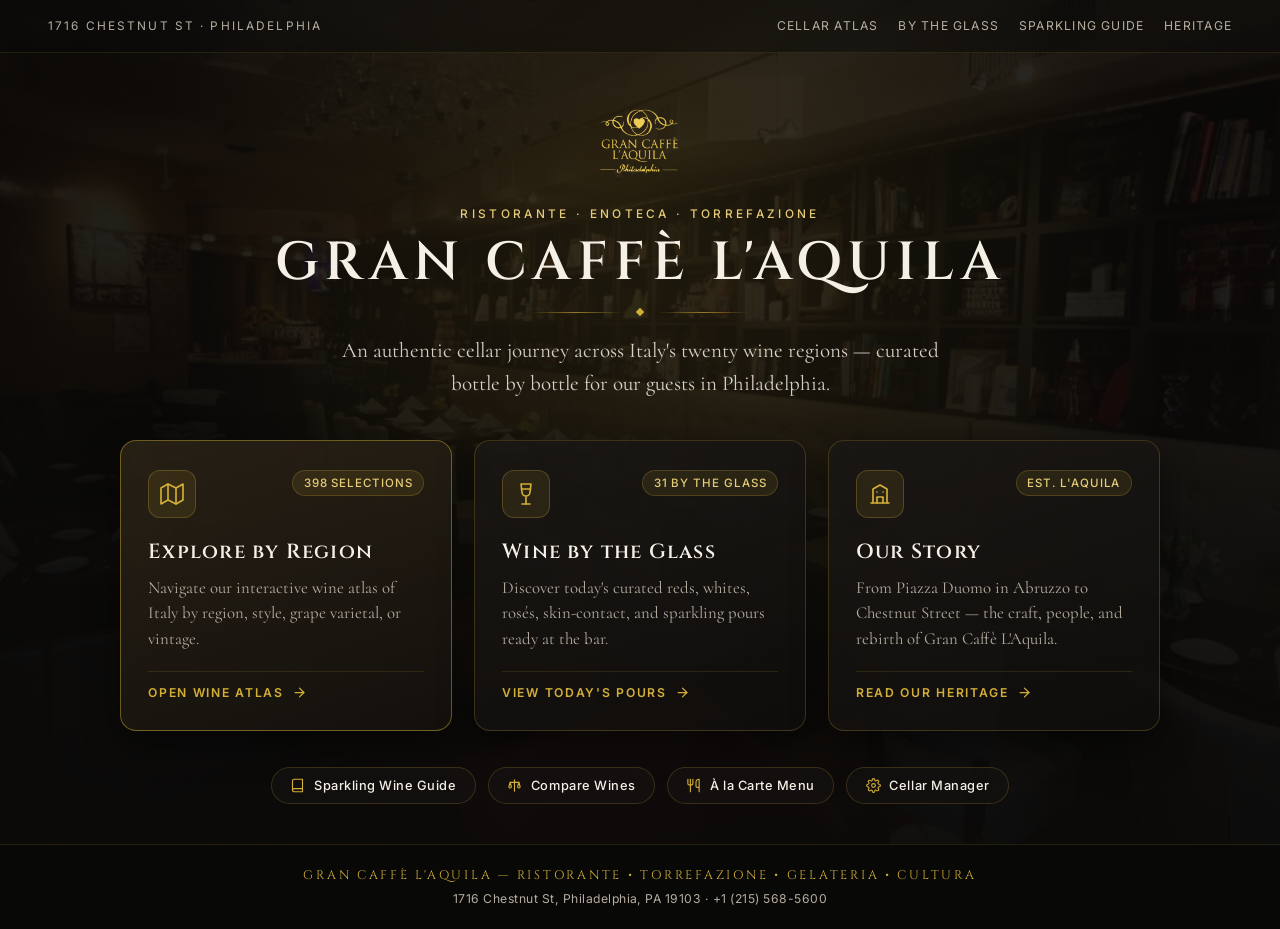
==== commit b5657407: "Fix critical bugs and redesign Digital Wine List PWA" ====
--- a/index.html
+++ b/index.html
@@ -1,419 +1,428 @@
 <!DOCTYPE html>
-<html lang="it">
+<html lang="en">
 <head>
     <meta charset="UTF-8">
     <meta name="viewport" content="width=device-width, initial-scale=1.0, viewport-fit=cover">
-    <title>Gran Caffè L'Aquila Philadelphia - Wine Collection</title>
-    
+    <title>Gran Caffè L'Aquila Philadelphia — Digital Wine Collection</title>
+    <meta name="description" content="Explore the curated Italian wine cellar of Gran Caffè L'Aquila in Philadelphia across all 20 wine regions, wines by the glass, and our heritage from L'Aquila.">
+
     <!-- PWA Meta Tags -->
-    <meta name="theme-color" content="#D4AF37">
+    <meta name="theme-color" content="#0B0A09">
     <meta name="apple-mobile-web-app-capable" content="yes">
     <meta name="apple-mobile-web-app-status-bar-style" content="black-translucent">
     <meta name="apple-mobile-web-app-title" content="GCA Wines">
     <meta name="mobile-web-app-capable" content="yes">
     <meta name="application-name" content="GCA Wines">
-    <meta name="msapplication-TileColor" content="#0E0E0E">
+    <meta name="msapplication-TileColor" content="#0B0A09">
     <meta name="msapplication-TileImage" content="./image/icon-144x144.png">
-    
+
     <!-- PWA Manifest -->
     <link rel="manifest" href="./manifest.json">
-    
-    <!-- Apple Touch Icons -->
+
+    <!-- Apple Touch Icons & Favicons -->
     <link rel="apple-touch-icon" href="./image/icon-152x152.png">
     <link rel="apple-touch-icon" sizes="152x152" href="./image/icon-152x152.png">
     <link rel="apple-touch-icon" sizes="180x180" href="./image/icon-192x192.png">
     <link rel="apple-touch-icon" sizes="167x167" href="./image/icon-152x152.png">
-    
-    <!-- Favicon -->
     <link rel="icon" type="image/png" sizes="32x32" href="./image/icon-96x96.png">
     <link rel="icon" type="image/png" sizes="16x16" href="./image/icon-72x72.png">
-    
-    <!-- Bootstrap 5.3 CSS (HTTPS CDN) -->
-    <link href="https://cdn.jsdelivr.net/npm/bootstrap@5.3.2/dist/css/bootstrap.min.css" rel="stylesheet" integrity="sha384-T3c6CoIi6uLrA9TneNEoa7RxnatzjcDSCmG1MXxSR1GAsXEV/Dwwykc2MPK8M2HN" crossorigin="anonymous">
-    <!-- Font Awesome (HTTPS CDN) -->
-    <link rel="stylesheet" href="https://cdnjs.cloudflare.com/ajax/libs/font-awesome/6.4.0/css/all.min.css" integrity="sha512-iecdLmaskl7CVkqkXNQ/ZH/XLlvWZOJyj7Yy7tcenmpD1ypASozpmT/E0iPtmFIB46ZmdtAc9eNBvH0H/ZpiBw==" crossorigin="anonymous" referrerpolicy="no-referrer">
-    <!-- Google Fonts (HTTPS) - 2 fonts max for readability/perf -->
-    <link href="https://fonts.googleapis.com/css2?family=Cinzel:wght@400;600;700&family=Cormorant:wght@300;400;500;600&display=swap" rel="stylesheet">
-    <!-- Custom CSS -->
-    <link rel="stylesheet" href="./css/style.css">
+
+    <!-- Google Fonts (optional online enhancement; refined serif/sans fallbacks built in) -->
+    <link href="https://fonts.googleapis.com/css2?family=Cinzel:wght@400;500;600;700&family=Cormorant:ital,wght@0,400;0,500;0,600;1,400&family=Inter:wght@400;500;600&display=swap" rel="stylesheet">
+    <link rel="stylesheet" href="./css/luxury-polish.css">
+
     <style>
-        /* Landing Page Specific Styles - MOBILE FIRST */
-        :root {
-            --gold: #D4AF37;
-            --gold-light: #F4CF67;
-            --ivory: #F5F5F0;
-            --font-heading: 'Cinzel', serif;
-            --font-body: 'Cormorant', serif;
-            --transition-slow: 0.8s cubic-bezier(0.4, 0, 0.2, 1);
-            --transition-medium: 0.4s cubic-bezier(0.4, 0, 0.2, 1);
-        }
-
-        body.landing-page {
-            background-color: #0E0E0E;
-            color: var(--ivory);
+        *, *::before, *::after {
+            box-sizing: border-box;
+            margin: 0;
+            padding: 0;
+        }
+
+        html, body {
+            min-height: 100%;
+            background-color: var(--gca-bg);
+            color: var(--gca-ivory);
+            font-family: var(--gca-font-editorial);
             overflow-x: hidden;
-            font-family: var(--font-body);
-        }
-
-        /* Header - Logo rimosso, header minimale */
-        .landing-header {
+        }
+
+        .landing-shell {
+            position: relative;
+            min-height: 100vh;
+            display: flex;
+            flex-direction: column;
+            isolation: isolate;
+        }
+
+        /* Atmospheric dining room backdrop */
+        .landing-backdrop {
             position: fixed;
-            top: 0;
-            left: 0;
-            right: 0;
-            z-index: 1000;
-            border-bottom: 1px solid rgba(212, 175, 55, 0.1);
-            padding: 1rem;
-            display: none; /* Header nascosto - logo spostato nel pulsante Our Story */
-            align-items: center;
-            justify-content: center;
-            animation: slideDown 0.6s ease-out;
-            transition: all 0.5s cubic-bezier(0.4, 0, 0.2, 1);
-        }
-
-        /* Header sempre visibile su tablet - rimosso .hidden */
-
-        @keyframes slideDown {
-            from {
-                transform: translateY(-100%);
-                opacity: 0;
-            }
-            to {
-                transform: translateY(0);
-                opacity: 1;
-            }
-        }
-
-        .landing-logo-section {
-            display: flex;
-            flex-direction: column;
-            align-items: center;
-            justify-content: center;
-            backdrop-filter: blur(10px);
-            background: rgba(10, 10, 10, 0.3);
-            border-radius: 12px;
-            padding: 0.5rem 1rem;
-        }
-
-        .landing-logo-image {
-            max-width: 200px;
-            width: 100%;
-            height: auto;
-            object-fit: contain;
-            transition: transform 0.3s ease;
-        }
-
-        .landing-logo-image:hover {
-            transform: scale(1.05);
-        }
-
-        /* Hero Section - Mobile First */
-        .landing-hero {
-            position: relative;
-            width: 100%;
-            min-height: 100vh;
-            margin: 0;
+            inset: 0;
+            z-index: -2;
             overflow: hidden;
-            display: flex;
-            align-items: center;
-            justify-content: center;
-        }
-
-        .hero-background {
-            position: absolute;
-            top: 0;
-            left: 0;
-            width: 100%;
-            height: 100%;
-            z-index: 1;
-        }
-
-        .hero-background::before {
-            content: '';
-            position: absolute;
-            top: 0;
-            left: 0;
-            right: 0;
-            bottom: 0;
-            background: linear-gradient(to bottom, 
-                rgba(10, 10, 10, 0.2) 0%,
-                rgba(10, 10, 10, 0.4) 30%,
-                rgba(10, 10, 10, 0.8) 70%,
-                rgba(10, 10, 10, 0.95) 100%);
-            z-index: 2;
-        }
-
-        .hero-background-image {
+            pointer-events: none;
+        }
+
+        .landing-backdrop img {
             width: 100%;
             height: 100%;
             object-fit: cover;
-            object-position: center;
-            filter: brightness(0.7) contrast(1.1);
-        }
-
-        /* Contenuto Hero */
-        .landing-hero-content {
-            position: relative;
-            z-index: 3;
-            width: 90%;
-            max-width: 1200px;
-            padding: 2rem 1rem;
-            display: flex;
-            flex-direction: column;
-            align-items: center;
-            gap: 2rem;
-            text-align: center;
-            padding-top: 40px; /* Ridotto spazio header (logo rimosso) */
-        }
-
-        /* Titolo principale con animazione */
-        .landing-hero-text {
-            font-family: var(--font-heading);
-            font-size: 2rem;
-            font-weight: 600;
-            color: var(--gold);
-            letter-spacing: 2px;
-            text-transform: uppercase;
-            margin: 0;
-            line-height: 1.2;
-            text-shadow: 0 2px 8px rgba(0, 0, 0, 0.9);
-            opacity: 0;
-            transform: translateY(30px);
-            animation: fadeInUp 1s 0.5s forwards;
-        }
-
-        @keyframes fadeInUp {
-            to {
-                opacity: 1;
-                transform: translateY(0);
-            }
-        }
-
-        /* Sottotitolo con animazione a scaglioni */
-        .landing-subtitle {
-            font-family: var(--font-body);
-            font-size: 1.1rem;
-            color: rgba(245, 245, 240, 0.8);
-            max-width: 600px;
-            line-height: 1.6;
-            margin: 0;
-            opacity: 0;
-            transform: translateY(20px);
-            animation: fadeInUp 1s 0.8s forwards;
-        }
-
-        /* Domanda principale */
-        .landing-question {
-            font-family: var(--font-heading);
-            font-size: 1.5rem;
-            font-weight: 500;
-            color: var(--ivory);
-            text-align: center;
-            margin: 1.5rem 0;
-            opacity: 0;
-            transform: translateY(20px);
-            animation: fadeInUp 1s 1s forwards;
-            letter-spacing: 1px;
-        }
-
-        /* Pulsanti principali - Card Style */
-        .landing-buttons-section {
-            display: flex;
-            flex-direction: column;
-            gap: 1.25rem;
-            width: 100%;
-            max-width: 500px;
-            opacity: 0;
-            transform: translateY(20px);
-            animation: fadeInUp 1s 1.2s forwards;
-        }
-
-        .landing-button {
-            position: relative;
-            background: rgba(26, 26, 26, 0.85);
-            backdrop-filter: blur(10px);
-            border: 1px solid rgba(212, 175, 55, 0.3);
-            border-radius: 15px;
-            color: var(--ivory);
-            font-family: var(--font-heading);
-            font-size: 1rem;
-            font-weight: 600;
-            letter-spacing: 1px;
-            text-transform: none;
-            padding: 1.5rem 1.75rem;
-            cursor: pointer;
-            transition: all 0.3s cubic-bezier(0.4, 0, 0.2, 1);
-            text-decoration: none;
-            display: flex;
-            align-items: center;
-            gap: 1.25rem;
-            overflow: hidden;
-            text-align: left;
-            min-height: 80px;
-            box-shadow: 0 4px 15px rgba(0, 0, 0, 0.3);
-        }
-
-        .landing-button::before {
+            object-position: center 42%;
+            filter: brightness(0.42) saturate(0.85) contrast(1.06);
+            transform: scale(1.03);
+        }
+
+        .landing-backdrop::after {
             content: '';
             position: absolute;
-            top: 50%;
-            left: 50%;
-            width: 0;
-            height: 0;
+            inset: 0;
+            background:
+                radial-gradient(ellipse at 50% 22%, rgba(212, 175, 55, 0.11) 0%, transparent 56%),
+                linear-gradient(180deg, rgba(11, 10, 9, 0.72) 0%, rgba(11, 10, 9, 0.84) 55%, rgba(11, 10, 9, 0.96) 100%);
+        }
+
+        /* Subtle top utility bar */
+        .landing-topbar {
+            display: flex;
+            align-items: center;
+            justify-content: space-between;
+            padding: 1.15rem clamp(1.25rem, 4vw, 3rem);
+            border-bottom: 1px solid rgba(212, 175, 55, 0.12);
+            background: rgba(11, 10, 9, 0.45);
+            backdrop-filter: blur(10px);
+            -webkit-backdrop-filter: blur(10px);
+        }
+
+        .topbar-location {
+            font-family: var(--gca-font-ui);
+            font-size: 0.74rem;
+            letter-spacing: 0.18em;
+            text-transform: uppercase;
+            color: var(--gca-muted);
+        }
+
+        .topbar-links {
+            display: flex;
+            align-items: center;
+            gap: 1.25rem;
+        }
+
+        .topbar-link {
+            font-family: var(--gca-font-ui);
+            font-size: 0.76rem;
+            letter-spacing: 0.1em;
+            text-transform: uppercase;
+            color: var(--gca-muted);
+            text-decoration: none;
+            transition: color 0.2s ease;
+        }
+
+        .topbar-link:hover {
+            color: var(--gca-gold-soft);
+        }
+
+        /* Hero section */
+        .landing-main {
+            flex: 1;
+            display: flex;
+            flex-direction: column;
+            align-items: center;
+            justify-content: center;
+            padding: clamp(2.25rem, 5vh, 4rem) clamp(1.25rem, 4vw, 2.5rem) 2.5rem;
+            width: 100%;
+            max-width: 1120px;
+            margin: 0 auto;
+        }
+
+        .brand-crest-wrap {
+            display: flex;
+            flex-direction: column;
+            align-items: center;
+            text-align: center;
+            margin-bottom: clamp(2rem, 4.5vh, 3.25rem);
+            animation: gcaReveal 0.75s cubic-bezier(0.22, 1, 0.36, 1) both;
+        }
+
+        .brand-crest {
+            height: clamp(64px, 8vw, 88px);
+            width: auto;
+            margin-bottom: 1.35rem;
+            filter: brightness(0) saturate(100%) invert(76%) sepia(38%) saturate(580%) hue-rotate(6deg) brightness(1.02);
+            opacity: 0.96;
+        }
+
+        .brand-kicker {
+            font-family: var(--gca-font-ui);
+            font-size: 0.74rem;
+            font-weight: 500;
+            letter-spacing: 0.28em;
+            text-transform: uppercase;
+            color: var(--gca-gold-soft);
+            margin-bottom: 0.75rem;
+        }
+
+        .brand-heading {
+            font-family: var(--gca-font-display);
+            font-size: clamp(2rem, 4.4vw, 3.35rem);
+            font-weight: 600;
+            letter-spacing: 0.12em;
+            text-transform: uppercase;
+            color: var(--gca-ivory);
+            line-height: 1.12;
+            margin-bottom: 1rem;
+        }
+
+        .gold-divider {
+            display: flex;
+            align-items: center;
+            justify-content: center;
+            gap: 0.85rem;
+            width: 220px;
+            margin: 0 auto 1.15rem;
+        }
+
+        .gold-divider::before,
+        .gold-divider::after {
+            content: '';
+            flex: 1;
+            height: 1px;
+            background: linear-gradient(90deg, transparent, rgba(212, 175, 55, 0.65), transparent);
+        }
+
+        .gold-diamond {
+            width: 6px;
+            height: 6px;
+            background: var(--gca-gold);
+            transform: rotate(45deg);
+            flex-shrink: 0;
+        }
+
+        .brand-lead {
+            font-family: var(--gca-font-editorial);
+            font-size: clamp(1.12rem, 1.7vw, 1.32rem);
+            color: rgba(245, 240, 230, 0.86);
+            max-width: 600px;
+            line-height: 1.55;
+            font-weight: 400;
+        }
+
+        /* Primary Navigation Grid */
+        .experience-grid {
+            display: grid;
+            grid-template-columns: repeat(3, minmax(0, 1fr));
+            gap: 1.35rem;
+            width: 100%;
+            margin-bottom: 2.25rem;
+            animation: gcaReveal 0.85s 0.12s cubic-bezier(0.22, 1, 0.36, 1) both;
+        }
+
+        .experience-card {
+            position: relative;
+            display: flex;
+            flex-direction: column;
+            justify-content: space-between;
+            gap: 1.25rem;
+            padding: 1.85rem 1.7rem;
+            border-radius: 16px;
+            background: linear-gradient(160deg, rgba(26, 23, 20, 0.9) 0%, rgba(16, 14, 12, 0.94) 100%);
+            border: 1px solid rgba(212, 175, 55, 0.22);
+            box-shadow: 0 14px 36px rgba(0, 0, 0, 0.45);
+            backdrop-filter: blur(12px);
+            -webkit-backdrop-filter: blur(12px);
+            text-decoration: none;
+            color: var(--gca-ivory);
+            transition: transform 0.28s cubic-bezier(0.22, 1, 0.36, 1), border-color 0.28s ease, box-shadow 0.28s ease, background-color 0.28s ease;
+        }
+
+        .experience-card.is-featured {
+            background: linear-gradient(160deg, rgba(42, 34, 22, 0.92) 0%, rgba(20, 17, 13, 0.95) 100%);
+            border-color: rgba(212, 175, 55, 0.46);
+        }
+
+        .experience-card:hover {
+            transform: translateY(-6px);
+            border-color: var(--gca-gold);
+            box-shadow: 0 22px 48px rgba(0, 0, 0, 0.6), 0 0 0 1px rgba(212, 175, 55, 0.25);
+        }
+
+        .card-top {
+            display: flex;
+            align-items: flex-start;
+            justify-content: space-between;
+            gap: 1rem;
+        }
+
+        .card-icon-box {
+            width: 48px;
+            height: 48px;
+            border-radius: 12px;
             background: rgba(212, 175, 55, 0.1);
-            border-radius: 50%;
-            transform: translate(-50%, -50%);
-            transition: width 0.6s ease, height 0.6s ease;
-        }
-
-        .landing-button:hover::before,
-        .landing-button:active::before {
-            width: 300px;
-            height: 300px;
-        }
-
-        .landing-button:hover,
-        .landing-button:active {
-            border-color: var(--gold);
-            transform: translateY(-4px);
-            box-shadow: 0 8px 25px rgba(212, 175, 55, 0.35);
-            background: rgba(26, 26, 26, 0.95);
-        }
-
-        .landing-button-icon {
-            font-size: 2rem;
-            color: var(--gold);
-            transition: transform 0.3s ease, color 0.3s ease;
+            border: 1px solid rgba(212, 175, 55, 0.26);
+            color: var(--gca-gold);
+            display: flex;
+            align-items: center;
+            justify-content: center;
             flex-shrink: 0;
-            width: 50px;
-            display: flex;
+            transition: background-color 0.25s ease, transform 0.25s ease;
+        }
+
+        .experience-card:hover .card-icon-box {
+            background: rgba(212, 175, 55, 0.2);
+            transform: scale(1.06);
+        }
+
+        .card-icon-box svg {
+            width: 24px;
+            height: 24px;
+            stroke: currentColor;
+            fill: none;
+            stroke-width: 1.65;
+            stroke-linecap: round;
+            stroke-linejoin: round;
+        }
+
+        .card-metric {
+            font-family: var(--gca-font-ui);
+            font-size: 0.72rem;
+            font-weight: 500;
+            letter-spacing: 0.08em;
+            text-transform: uppercase;
+            color: var(--gca-gold-soft);
+            padding: 0.3rem 0.65rem;
+            border-radius: 999px;
+            background: rgba(212, 175, 55, 0.1);
+            border: 1px solid rgba(212, 175, 55, 0.22);
+            white-space: nowrap;
+        }
+
+        .card-body {
+            display: flex;
+            flex-direction: column;
+            gap: 0.55rem;
+        }
+
+        .card-title {
+            font-family: var(--gca-font-display);
+            font-size: 1.28rem;
+            font-weight: 600;
+            letter-spacing: 0.06em;
+            color: var(--gca-ivory);
+            transition: color 0.22s ease;
+        }
+
+        .experience-card:hover .card-title {
+            color: var(--gca-gold-soft);
+        }
+
+        .card-desc {
+            font-family: var(--gca-font-editorial);
+            font-size: 1.05rem;
+            line-height: 1.5;
+            color: var(--gca-muted);
+        }
+
+        .card-cta {
+            display: inline-flex;
+            align-items: center;
+            gap: 0.5rem;
+            font-family: var(--gca-font-ui);
+            font-size: 0.76rem;
+            font-weight: 600;
+            letter-spacing: 0.14em;
+            text-transform: uppercase;
+            color: var(--gca-gold);
+            padding-top: 0.85rem;
+            border-top: 1px solid rgba(212, 175, 55, 0.14);
+        }
+
+        .card-cta svg {
+            width: 15px;
+            height: 15px;
+            stroke: currentColor;
+            fill: none;
+            stroke-width: 2;
+            stroke-linecap: round;
+            stroke-linejoin: round;
+            transition: transform 0.22s ease;
+        }
+
+        .experience-card:hover .card-cta svg {
+            transform: translateX(4px);
+        }
+
+        /* Secondary Utility Strip */
+        .secondary-strip {
+            display: flex;
+            flex-wrap: wrap;
             align-items: center;
             justify-content: center;
-        }
-
-        .landing-button:hover .landing-button-icon,
-        .landing-button:active .landing-button-icon {
-            transform: scale(1.1);
-            color: var(--gold-light);
-        }
-
-        /* Logo nel pulsante Our Story */
-        .landing-button-icon.logo-icon {
-            width: auto;
-            height: 50px;
-            max-width: 120px;
-        }
-
-        .landing-button-icon.logo-icon img {
+            gap: 0.75rem;
             width: 100%;
-            height: 100%;
-            object-fit: contain;
-            filter: brightness(0) saturate(100%) invert(75%) sepia(50%) saturate(500%) hue-rotate(5deg) brightness(1.1);
-            transition: transform 0.3s ease, filter 0.3s ease;
-        }
-
-        .landing-button:hover .landing-button-icon.logo-icon img,
-        .landing-button:active .landing-button-icon.logo-icon img {
-            transform: scale(1.1);
-            filter: brightness(0) saturate(100%) invert(80%) sepia(50%) saturate(500%) hue-rotate(5deg) brightness(1.2);
-        }
-
-
-        .landing-button-content {
-            display: flex;
-            flex-direction: column;
-            gap: 0.5rem;
-            flex: 1;
-        }
-
-        .landing-button-title {
-            font-family: var(--font-heading);
-            font-size: 1.2rem;
-            font-weight: 600;
-            color: var(--gold);
-            letter-spacing: 0.5px;
-            margin: 0;
-        }
-
-        .landing-button-description {
-            font-family: var(--font-body);
-            font-size: 0.9rem;
-            color: rgba(245, 245, 240, 0.8);
-            line-height: 1.4;
-            margin: 0;
-        }
-
-        /* Bottone speciale Explore - più grande */
-        .landing-button.explore {
-            background: linear-gradient(135deg, 
-                rgba(212, 175, 55, 0.12), 
-                rgba(212, 175, 55, 0.06));
-            border-width: 2px;
-            border-color: rgba(212, 175, 55, 0.4);
-            min-height: 90px;
-        }
-
-        .landing-button.explore:hover {
-            background: linear-gradient(135deg, 
-                rgba(212, 175, 55, 0.18), 
-                rgba(212, 175, 55, 0.1));
-            border-color: var(--gold);
-        }
-
-        /* Bottone Storia - più piccolo */
-        .landing-button.story {
-            min-height: 70px;
-            padding: 1.25rem 1.75rem;
+            animation: gcaReveal 0.9s 0.22s cubic-bezier(0.22, 1, 0.36, 1) both;
+        }
+
+        .secondary-link {
+            display: inline-flex;
+            align-items: center;
+            gap: 0.55rem;
+            padding: 0.62rem 1.15rem;
+            border-radius: 999px;
+            background: rgba(20, 18, 16, 0.76);
+            border: 1px solid rgba(212, 175, 55, 0.2);
+            color: var(--gca-ivory);
+            font-family: var(--gca-font-ui);
+            font-size: 0.8rem;
+            font-weight: 500;
+            letter-spacing: 0.04em;
+            text-decoration: none;
+            transition: border-color 0.2s ease, background-color 0.2s ease, color 0.2s ease, transform 0.2s ease;
+        }
+
+        .secondary-link svg {
+            width: 15px;
+            height: 15px;
+            stroke: var(--gca-gold);
+            fill: none;
+            stroke-width: 1.8;
+            stroke-linecap: round;
+            stroke-linejoin: round;
+        }
+
+        .secondary-link:hover {
+            border-color: var(--gca-gold);
+            background: rgba(212, 175, 55, 0.12);
+            color: var(--gca-gold-soft);
+            transform: translateY(-2px);
         }
 
         /* Footer */
         .landing-footer {
-            background: rgba(10, 10, 10, 0.95);
-            padding: 1.5rem 1rem;
+            border-top: 1px solid rgba(212, 175, 55, 0.14);
+            background: rgba(9, 8, 7, 0.88);
+            padding: 1.4rem clamp(1.25rem, 4vw, 3rem);
             text-align: center;
-            border-top: 1px solid rgba(212, 175, 55, 0.1);
-            position: relative;
-            z-index: 2;
-        }
-
-        .landing-footer-text {
-            font-family: var(--font-body);
-            font-size: 0.85rem;
-            color: rgba(245, 245, 240, 0.7);
-            letter-spacing: 1px;
-            margin: 0 auto;
-            max-width: 600px;
-            line-height: 1.5;
-        }
-
-        .landing-footer-ala-carte {
-            font-family: var(--font-body);
-            font-size: 0.8rem;
-            color: rgba(245, 245, 240, 0.55);
-            margin: 1rem auto 0;
-            max-width: 600px;
-            line-height: 1.4;
-        }
-
-        .landing-footer-ala-carte-link {
-            color: var(--gold, #D4AF37);
-            text-decoration: none;
-            letter-spacing: 0.5px;
-        }
-
-        .landing-footer-ala-carte-link:hover {
-            text-decoration: underline;
-        }
-
-        .landing-footer-ala-carte-header {
-            font-style: italic;
-        }
-
-        /* Animazioni scroll */
-        @keyframes fadeIn {
+        }
+
+        .footer-tagline {
+            font-family: var(--gca-font-display);
+            font-size: 0.78rem;
+            letter-spacing: 0.22em;
+            text-transform: uppercase;
+            color: var(--gca-gold);
+            margin-bottom: 0.45rem;
+        }
+
+        .footer-address {
+            font-family: var(--gca-font-ui);
+            font-size: 0.76rem;
+            color: var(--gca-muted);
+            letter-spacing: 0.04em;
+        }
+
+        @keyframes gcaReveal {
             from {
                 opacity: 0;
-                transform: translateY(20px);
+                transform: translateY(18px);
             }
             to {
                 opacity: 1;
@@ -421,319 +430,213 @@
             }
         }
 
-        .animate-on-scroll {
-            opacity: 0;
-            transform: translateY(30px);
-            transition: opacity 0.8s ease, transform 0.8s ease;
-        }
-
-        .animate-on-scroll.visible {
-            opacity: 1;
-            transform: translateY(0);
-        }
-
-        /* TABLET - Media Queries */
-        @media (min-width: 768px) {
-            .landing-header {
-                padding: 1rem 2rem;
+        @media (max-width: 900px) {
+            .experience-grid {
+                grid-template-columns: 1fr;
+                max-width: 560px;
             }
-
-            .landing-logo-image {
-                max-width: 300px;
+            .topbar-links {
+                display: none;
             }
-
-            .landing-hero-content {
-                padding: 3rem 2rem;
-                gap: 2.5rem;
-                padding-top: 60px; /* Ridotto (header nascosto) */
+            .landing-topbar {
+                justify-content: center;
             }
-
-            .landing-hero-text {
-                font-size: 3rem;
-                letter-spacing: 3px;
-            }
-
-            .landing-subtitle {
-                font-size: 1.2rem;
-            }
-
-            .landing-question {
-                font-size: 1.8rem;
-                margin: 2rem 0;
-            }
-
-            .landing-buttons-section {
-                max-width: 650px;
-                gap: 1.5rem;
-            }
-
-            .landing-button {
-                padding: 1.75rem 2rem;
-                min-height: 90px;
-            }
-
-            .landing-button-icon {
-                font-size: 2.5rem;
-                width: 60px;
-            }
-
-            .landing-button-icon.logo-icon {
-                height: 60px;
-                max-width: 150px;
-            }
-
-            .landing-button-title {
-                font-size: 1.4rem;
-            }
-
-            .landing-button-description {
-                font-size: 1rem;
-            }
-
-            .landing-button.explore {
-                min-height: 100px;
-            }
-
-            .landing-button.story {
-                min-height: 80px;
-            }
-
-            .landing-footer {
-                padding: 2rem;
-            }
-
-            .landing-footer-text {
-                font-size: 1rem;
-            }
-        }
-
-        @media (min-width: 1024px) {
-            .landing-hero-text {
-                font-size: 4rem;
-            }
-
-            .landing-question {
-                font-size: 2rem;
-            }
-
-            .landing-buttons-section {
-                max-width: 700px;
-            }
-        }
-
-        /* Dark mode support */
-        @media (prefers-color-scheme: dark) {
-            .landing-hero-text {
-                text-shadow: 0 2px 12px rgba(0, 0, 0, 0.9);
-            }
-        }
-
-        /* Prefers reduced motion */
+        }
+
         @media (prefers-reduced-motion: reduce) {
-            *,
-            *::before,
-            *::after {
+            *, *::before, *::after {
                 animation-duration: 0.01ms !important;
-                animation-iteration-count: 1 !important;
                 transition-duration: 0.01ms !important;
-            }
-        }
-
-        /* Touch devices: subtle tap feedback without hover lift */
-        @media (hover: none) and (pointer: coarse) {
-            .landing-button:hover,
-            .landing-button:active {
-                transform: scale(0.98);
-                box-shadow: 0 6px 18px rgba(0, 0, 0, 0.35);
             }
         }
     </style>
 </head>
 <body class="landing-page">
-    <!-- Header - Logo rimosso, spostato nel pulsante Our Story -->
-    <header class="landing-header" id="mainHeader">
-        <!-- Logo rimosso dall'header -->
-    </header>
-
-    <!-- Hero Section -->
-    <section class="landing-hero">
-        <!-- Contenuto -->
-        <div class="landing-hero-content">
-            <h2 class="landing-hero-text">THE JOURNEY STARTS HERE</h2>
-            
-            <p class="landing-subtitle">
-                Discover the authentic taste of Italy through our curated wine selection and traditional Italian hospitality
-            </p>
-            
-            <!-- Domanda principale -->
-            <h3 class="landing-question">How would you like to explore our wines?</h3>
-            
-            <!-- Bottoni principali - Riordinati -->
-            <div class="landing-buttons-section">
+    <div class="landing-shell">
+        <div class="landing-backdrop" aria-hidden="true">
+            <picture>
+                <source srcset="./image/secondFloor.webp" type="image/webp">
+                <img src="./image/secondFloor.png" alt="" decoding="async">
+            </picture>
+        </div>
+
+        <header class="landing-topbar">
+            <span class="topbar-location">1716 Chestnut St &middot; Philadelphia</span>
+            <nav class="topbar-links" aria-label="Quick navigation">
+                <a href="./wine-map.html" class="topbar-link">Cellar Atlas</a>
+                <a href="./WineByTheGlass.html" class="topbar-link">By the Glass</a>
+                <a href="./SparklingWineDoc.html" class="topbar-link">Sparkling Guide</a>
+                <a href="./OurStory.html" class="topbar-link">Heritage</a>
+            </nav>
+        </header>
+
+        <main class="landing-main">
+            <section class="brand-crest-wrap">
+                <img src="./image/logoFull.svg" alt="Gran Caffè L'Aquila Crest" class="brand-crest" decoding="async">
+                <p class="brand-kicker">Ristorante &middot; Enoteca &middot; Torrefazione</p>
+                <h1 class="brand-heading">Gran Caffè L'Aquila</h1>
+                <div class="gold-divider" aria-hidden="true"><span class="gold-diamond"></span></div>
+                <p class="brand-lead">
+                    An authentic cellar journey across Italy's twenty wine regions — curated bottle by bottle for our guests in Philadelphia.
+                </p>
+            </section>
+
+            <section class="experience-grid" aria-label="Primary wine experiences">
                 <!-- 1. Explore by Region -->
-                <a href="./wine-map.html" class="landing-button explore">
-                    <div class="landing-button-icon">
-                        <i class="fas fa-map-marked-alt"></i>
+                <a href="./wine-map.html" class="experience-card is-featured">
+                    <div>
+                        <div class="card-top">
+                            <div class="card-icon-box" aria-hidden="true">
+                                <svg viewBox="0 0 24 24">
+                                    <polygon points="1 6 1 22 8 18 16 22 23 18 23 2 16 6 8 2 1 6"></polygon>
+                                    <line x1="8" y1="2" x2="8" y2="18"></line>
+                                    <line x1="16" y1="6" x2="16" y2="22"></line>
+                                </svg>
+                            </div>
+                            <span class="card-metric" id="metricCellarCount">Italian Cellar</span>
+                        </div>
                     </div>
-                    <div class="landing-button-content">
-                        <div class="landing-button-title">Explore by Region</div>
-                        <div class="landing-button-description">Discover wines through our interactive map of Italy</div>
+                    <div class="card-body">
+                        <h2 class="card-title">Explore by Region</h2>
+                        <p class="card-desc">Navigate our interactive wine atlas of Italy by region, style, grape varietal, or vintage.</p>
                     </div>
+                    <span class="card-cta">
+                        Open Wine Atlas
+                        <svg viewBox="0 0 24 24" aria-hidden="true"><line x1="5" y1="12" x2="19" y2="12"></line><polyline points="12 5 19 12 12 19"></polyline></svg>
+                    </span>
                 </a>
-                
+
                 <!-- 2. Wine by the Glass -->
-                <a href="./WineByTheGlass.html" class="landing-button">
-                    <div class="landing-button-icon">
-                        <i class="fas fa-wine-glass-alt"></i>
+                <a href="./WineByTheGlass.html" class="experience-card">
+                    <div>
+                        <div class="card-top">
+                            <div class="card-icon-box" aria-hidden="true">
+                                <svg viewBox="0 0 24 24">
+                                    <path d="M8 22h8"></path>
+                                    <path d="M12 15v7"></path>
+                                    <path d="M7 2h10l-1 8a4 4 0 0 1-8 0L7 2z"></path>
+                                    <path d="M7.5 7h9"></path>
+                                </svg>
+                            </div>
+                            <span class="card-metric" id="metricGlassCount">Daily Pours</span>
+                        </div>
                     </div>
-                    <div class="landing-button-content">
-                        <div class="landing-button-title">Wine by the Glass</div>
-                        <div class="landing-button-description">See today's selection, ready to enjoy</div>
+                    <div class="card-body">
+                        <h2 class="card-title">Wine by the Glass</h2>
+                        <p class="card-desc">Discover today's curated reds, whites, rosés, skin-contact, and sparkling pours ready at the bar.</p>
                     </div>
+                    <span class="card-cta">
+                        View Today's Pours
+                        <svg viewBox="0 0 24 24" aria-hidden="true"><line x1="5" y1="12" x2="19" y2="12"></line><polyline points="12 5 19 12 12 19"></polyline></svg>
+                    </span>
                 </a>
-                
+
                 <!-- 3. Our Story -->
-                <a href="./OurStory.html" class="landing-button story">
-                    <div class="landing-button-icon logo-icon">
-                        <img src="./image/logoFull.svg" alt="Gran Caffè L'Aquila Logo" loading="lazy" decoding="async">
+                <a href="./OurStory.html" class="experience-card">
+                    <div>
+                        <div class="card-top">
+                            <div class="card-icon-box" aria-hidden="true">
+                                <svg viewBox="0 0 24 24">
+                                    <path d="M3 21h18"></path>
+                                    <path d="M5 21V7l7-4 7 4v14"></path>
+                                    <path d="M9 21v-6h6v6"></path>
+                                    <path d="M9 10h.01"></path>
+                                    <path d="M15 10h.01"></path>
+                                </svg>
+                            </div>
+                            <span class="card-metric">Est. L'Aquila</span>
+                        </div>
                     </div>
-                    <div class="landing-button-content">
-                        <div class="landing-button-title">Our Story</div>
-                        <div class="landing-button-description">From L'Aquila to Philadelphia</div>
+                    <div class="card-body">
+                        <h2 class="card-title">Our Story</h2>
+                        <p class="card-desc">From Piazza Duomo in Abruzzo to Chestnut Street — the craft, people, and rebirth of Gran Caffè L'Aquila.</p>
                     </div>
+                    <span class="card-cta">
+                        Read Our Heritage
+                        <svg viewBox="0 0 24 24" aria-hidden="true"><line x1="5" y1="12" x2="19" y2="12"></line><polyline points="12 5 19 12 12 19"></polyline></svg>
+                    </span>
                 </a>
-                
-
-            </div>
-        </div>
-    </section>
-
-    <!-- Pre Alfa badge (discrete, non-official) -->
-    <span class="pre-alfa-badge" aria-label="Versione pre alfa, non ufficiale">Pre Alfa</span>
-
-    <!-- Footer -->
-    <footer class="landing-footer">
-        <p class="landing-footer-text">
-            DISCOVER THE FULL WINE LIST SELECTING THE REGION AND THE STYLE<br>
-            <span style="font-size: 0.8rem; color: rgba(245, 245, 240, 0.5); margin-top: 0.5rem; display: block;">
-                Experience the renaissance of authentic Italian culture in Philadelphia
-            </span>
-        </p>
-        <p class="landing-footer-ala-carte">
-            <a href="./Ala%20Carte%2011-23-25.html" class="landing-footer-ala-carte-link">À la Carte</a>: <span class="landing-footer-ala-carte-header">Gran Caffè L'Aquila — Ristorante • Torrefazione • Gelateria • Cultura</span>
-        </p>
-    </footer>
-
-    <!-- Scripts -->
-    <script src="./js/main.js"></script>
+            </section>
+
+            <nav class="secondary-strip" aria-label="Sommelier tools and menus">
+                <a href="./SparklingWineDoc.html" class="secondary-link">
+                    <svg viewBox="0 0 24 24" aria-hidden="true"><path d="M4 19.5A2.5 2.5 0 0 1 6.5 17H20"></path><path d="M6.5 2H20v20H6.5A2.5 2.5 0 0 1 4 19.5v-15A2.5 2.5 0 0 1 6.5 2z"></path></svg>
+                    Sparkling Wine Guide
+                </a>
+                <a href="./wine-comparison.html" class="secondary-link">
+                    <svg viewBox="0 0 24 24" aria-hidden="true"><line x1="12" y1="3" x2="12" y2="21"></line><path d="M5 7h14"></path><path d="M3 14l2-7 2 7a2 2 0 0 1-4 0z"></path><path d="M17 14l2-7 2 7a2 2 0 0 1-4 0z"></path></svg>
+                    Compare Wines
+                </a>
+                <a href="./Ala%20Carte%2011-23-25.html" class="secondary-link">
+                    <svg viewBox="0 0 24 24" aria-hidden="true"><path d="M3 2v7c0 1.1.9 2 2 2h4a2 2 0 0 0 2-2V2"></path><path d="M7 2v20"></path><path d="M21 15V2v0a5 5 0 0 0-5 5v6c0 1.1.9 2 2 2h3zm0 0v7"></path></svg>
+                    À la Carte Menu
+                </a>
+                <a href="./gestione-vini.html" class="secondary-link">
+                    <svg viewBox="0 0 24 24" aria-hidden="true"><circle cx="12" cy="12" r="3"></circle><path d="M19.4 15a1.65 1.65 0 0 0 .33 1.82l.06.06a2 2 0 0 1-2.83 2.83l-.06-.06a1.65 1.65 0 0 0-1.82-.33 1.65 1.65 0 0 0-1 1.51V21a2 2 0 0 1-4 0v-.09A1.65 1.65 0 0 0 9 19.4a1.65 1.65 0 0 0-1.82.33l-.06.06a2 2 0 0 1-2.83-2.83l.06-.06a1.65 1.65 0 0 0 .33-1.82 1.65 1.65 0 0 0-1.51-1H3a2 2 0 0 1 0-4h.09A1.65 1.65 0 0 0 4.6 9a1.65 1.65 0 0 0-.33-1.82l-.06-.06a2 2 0 0 1 2.83-2.83l.06.06a1.65 1.65 0 0 0 1.82.33H9a1.65 1.65 0 0 0 1-1.51V3a2 2 0 0 1 4 0v.09a1.65 1.65 0 0 0 1 1.51 1.65 1.65 0 0 0 1.82-.33l.06-.06a2 2 0 0 1 2.83 2.83l-.06.06a1.65 1.65 0 0 0-.33 1.82V9a1.65 1.65 0 0 0 1.51 1H21a2 2 0 0 1 0 4h-.09a1.65 1.65 0 0 0-1.51 1z"></path></svg>
+                    Cellar Manager
+                </a>
+            </nav>
+        </main>
+
+        <footer class="landing-footer">
+            <p class="footer-tagline">Gran Caffè L'Aquila &mdash; Ristorante &bull; Torrefazione &bull; Gelateria &bull; Cultura</p>
+            <p class="footer-address">1716 Chestnut St, Philadelphia, PA 19103 &middot; +1 (215) 568-5600</p>
+        </footer>
+    </div>
+
+    <!-- Lightweight live cellar metrics + Service Worker registration -->
     <script>
-        // Landing page: keep JS minimal to avoid reflows on tablet hardware.
-    </script>
-    
-    <!-- Service Worker Registration -->
-    <script>
-        // Register Service Worker for PWA functionality
+        (async function loadLandingMetrics() {
+            try {
+                const res = await fetch('./data/wines.json');
+                if (!res.ok) return;
+                const data = await res.json();
+                const wines = Array.isArray(data.wines) ? data.wines : [];
+                const validWines = wines.filter(w => w.wine_type && !String(w.wine_type).toUpperCase().includes('COCKTAIL'));
+                const glassWines = validWines.filter(w => w.wine_price_glass && String(w.wine_price_glass).trim() !== '');
+                const cellarEl = document.getElementById('metricCellarCount');
+                const glassEl = document.getElementById('metricGlassCount');
+                if (cellarEl && validWines.length > 0) {
+                    cellarEl.textContent = `${validWines.length} Selections`;
+                }
+                if (glassEl && glassWines.length > 0) {
+                    glassEl.textContent = `${glassWines.length} By the Glass`;
+                }
+            } catch (_) {
+                // Keep graceful default labels when offline without cache
+            }
+        })();
+
         if ('serviceWorker' in navigator) {
             window.addEventListener('load', async () => {
                 try {
-                    const registration = await navigator.serviceWorker.register('./sw.js', {
-                        scope: './'
-                    });
-                    
-                    console.log('[PWA] Service Worker registered successfully:', registration.scope);
-                    
-                    // Handle updates
+                    const registration = await navigator.serviceWorker.register('./sw.js', { scope: './' });
                     registration.addEventListener('updatefound', () => {
                         const newWorker = registration.installing;
-                        console.log('[PWA] New Service Worker installing...');
-                        
+                        if (!newWorker) return;
                         newWorker.addEventListener('statechange', () => {
                             if (newWorker.state === 'installed' && navigator.serviceWorker.controller) {
-                                // New content available, show update notification
-                                console.log('[PWA] New content available, refresh to update');
                                 showUpdateNotification();
                             }
                         });
                     });
-                    
                 } catch (error) {
-                    console.error('[PWA] Service Worker registration failed:', error);
+                    console.warn('[PWA] Service Worker registration failed:', error);
                 }
             });
-            
-            // Handle controller change (when new SW takes over)
-            navigator.serviceWorker.addEventListener('controllerchange', () => {
-                console.log('[PWA] Controller changed, page will reload for updates');
-            });
-        }
-        
-        // Show update notification (optional UI enhancement)
+        }
+
         function showUpdateNotification() {
-            // You can customize this to show a toast/banner
-            const updateBanner = document.createElement('div');
-            updateBanner.id = 'pwa-update-banner';
-            updateBanner.innerHTML = `
-                <style>
-                    #pwa-update-banner {
-                        position: fixed;
-                        bottom: 20px;
-                        left: 50%;
-                        transform: translateX(-50%);
-                        background: linear-gradient(135deg, #1a1a1a, #0a0a0a);
-                        border: 1px solid #D4AF37;
-                        border-radius: 12px;
-                        padding: 16px 24px;
-                        z-index: 10000;
-                        display: flex;
-                        align-items: center;
-                        gap: 16px;
-                        box-shadow: 0 8px 32px rgba(0,0,0,0.5);
-                        font-family: 'Cormorant', serif;
-                        animation: slideUp 0.3s ease-out;
-                    }
-                    #pwa-update-banner span {
-                        color: #F5F5F0;
-                        font-size: 0.95rem;
-                    }
-                    #pwa-update-banner button {
-                        background: #D4AF37;
-                        color: #0a0a0a;
-                        border: none;
-                        padding: 8px 16px;
-                        border-radius: 6px;
-                        cursor: pointer;
-                        font-family: 'Cinzel', serif;
-                        font-weight: 600;
-                        font-size: 0.85rem;
-                        transition: all 0.2s ease;
-                    }
-                    #pwa-update-banner button:hover {
-                        background: #F4CF67;
-                        transform: scale(1.05);
-                    }
-                    @keyframes slideUp {
-                        from { transform: translateX(-50%) translateY(100px); opacity: 0; }
-                        to { transform: translateX(-50%) translateY(0); opacity: 1; }
-                    }
-                </style>
-                <span>New version available!</span>
-                <button onclick="location.reload()">Update</button>
-            `;
-            document.body.appendChild(updateBanner);
-            
-            // Auto-hide after 10 seconds
-            setTimeout(() => {
-                if (updateBanner.parentNode) {
-                    updateBanner.style.animation = 'slideUp 0.3s ease-out reverse';
-                    setTimeout(() => updateBanner.remove(), 300);
-                }
-            }, 10000);
-        }
-        
-        // Detect if running as installed PWA
-        if (window.matchMedia('(display-mode: standalone)').matches || 
-            window.navigator.standalone === true) {
-            console.log('[PWA] Running in standalone mode (installed)');
+            if (document.getElementById('pwa-update-banner')) return;
+            const banner = document.createElement('div');
+            banner.id = 'pwa-update-banner';
+            banner.style.cssText = 'position:fixed;bottom:20px;left:50%;transform:translateX(-50%);background:#141210;border:1px solid #D4AF37;border-radius:12px;padding:14px 22px;z-index:10000;display:flex;align-items:center;gap:16px;box-shadow:0 12px 32px rgba(0,0,0,0.55);font-family:var(--gca-font-ui);font-size:0.88rem;color:#F5F0E6;';
+            banner.innerHTML = '<span>A fresh cellar list update is ready.</span><button type="button" style="background:#D4AF37;color:#0B0A09;border:none;padding:7px 14px;border-radius:8px;cursor:pointer;font-weight:600;font-size:0.8rem;" onclick="location.reload()">Refresh</button>';
+            document.body.appendChild(banner);
+            setTimeout(() => banner.remove(), 10000);
+        }
+
+        if (window.matchMedia('(display-mode: standalone)').matches || window.navigator.standalone === true) {
             document.body.classList.add('pwa-standalone');
         }
     </script>
--- a/css/luxury-polish.css
+++ b/css/luxury-polish.css
@@ -0,0 +1,863 @@
+/**
+ * Gran Caffè L'Aquila — Luxury Editorial Design Polish & Offline Map Styles
+ * Cohesive warm obsidian, antique gold, and parchment ivory hospitality theme.
+ */
+
+:root {
+    --gca-bg: #0B0A09;
+    --gca-surface: #141210;
+    --gca-surface-elevated: #1C1916;
+    --gca-surface-hover: #24201C;
+    --gca-gold: #D4AF37;
+    --gca-gold-soft: #E6CB78;
+    --gca-gold-deep: #A88424;
+    --gca-burgundy: #7A2331;
+    --gca-ivory: #F5F0E6;
+    --gca-muted: #B6ADA0;
+    --gca-subtle: #8C8275;
+    --gca-border: rgba(212, 175, 55, 0.22);
+    --gca-border-strong: rgba(212, 175, 55, 0.45);
+    --gca-shadow-sm: 0 4px 16px rgba(0, 0, 0, 0.35);
+    --gca-shadow-md: 0 12px 34px rgba(0, 0, 0, 0.48);
+    --gca-shadow-lg: 0 22px 54px rgba(0, 0, 0, 0.62);
+    --gca-font-display: 'Cinzel', 'Palatino Linotype', 'Book Antiqua', Georgia, serif;
+    --gca-font-editorial: 'Cormorant', Garamond, Georgia, serif;
+    --gca-font-ui: 'Inter', -apple-system, BlinkMacSystemFont, 'Segoe UI', Roboto, sans-serif;
+}
+
+/* Hide legacy pre-alpha badge globally */
+.pre-alfa-badge {
+    display: none !important;
+}
+
+/* Base smoothing & selection */
+body {
+    background-color: var(--gca-bg);
+    color: var(--gca-ivory);
+    -webkit-font-smoothing: antialiased;
+    -moz-osx-font-smoothing: grayscale;
+}
+
+::selection {
+    background: rgba(212, 175, 55, 0.28);
+    color: var(--gca-ivory);
+}
+
+/* Focus accessibility */
+a:focus-visible,
+button:focus-visible,
+input:focus-visible,
+select:focus-visible,
+textarea:focus-visible {
+    outline: 2px solid var(--gca-gold);
+    outline-offset: 2px;
+}
+
+/* ==========================================================================
+   Refined Floating Home Button (Inline SVG safe, high-craft glassmorphic)
+   ========================================================================== */
+.fixed-home-btn {
+    position: fixed !important;
+    top: 0.9rem !important;
+    right: 1.15rem !important;
+    z-index: 1050 !important;
+    width: 44px !important;
+    height: 44px !important;
+    border-radius: 50% !important;
+    background: rgba(20, 18, 16, 0.88) !important;
+    backdrop-filter: blur(12px) !important;
+    -webkit-backdrop-filter: blur(12px) !important;
+    border: 1px solid var(--gca-border-strong) !important;
+    box-shadow: 0 6px 20px rgba(0, 0, 0, 0.45) !important;
+    color: var(--gca-gold) !important;
+    display: inline-flex !important;
+    align-items: center !important;
+    justify-content: center !important;
+    text-decoration: none !important;
+    transition: transform 0.22s ease, background-color 0.22s ease, border-color 0.22s ease, color 0.22s ease !important;
+}
+
+.fixed-home-btn svg {
+    width: 19px;
+    height: 19px;
+    stroke: currentColor;
+    fill: none;
+    stroke-width: 1.85;
+    stroke-linecap: round;
+    stroke-linejoin: round;
+}
+
+.fixed-home-btn i {
+    color: currentColor !important;
+    font-size: 1rem !important;
+}
+
+.fixed-home-btn:hover {
+    background: var(--gca-gold) !important;
+    color: var(--gca-bg) !important;
+    border-color: var(--gca-gold-soft) !important;
+    transform: translateY(-2px) !important;
+}
+
+/* Inline SVG helper for crisp icons regardless of Font Awesome CDN */
+.gca-ico {
+    display: inline-block;
+    width: 1em;
+    height: 1em;
+    vertical-align: -0.125em;
+    stroke: currentColor;
+    fill: none;
+    stroke-width: 1.85;
+    stroke-linecap: round;
+    stroke-linejoin: round;
+    flex-shrink: 0;
+}
+
+/* ==========================================================================
+   Wine Map Top Navigation & Quick Links
+   ========================================================================== */
+.home-page .top-nav {
+    background: linear-gradient(180deg, rgba(16, 14, 12, 0.98) 0%, rgba(12, 11, 9, 0.95) 100%) !important;
+    border-bottom: 1px solid var(--gca-border) !important;
+    padding: 0.65rem 1.4rem !important;
+    min-height: 68px !important;
+    display: flex !important;
+    align-items: center !important;
+    gap: 1rem !important;
+    box-shadow: 0 4px 24px rgba(0, 0, 0, 0.45) !important;
+}
+
+.home-page .top-nav .logo {
+    width: 46px !important;
+    height: 46px !important;
+    min-width: 46px !important;
+    border-radius: 50% !important;
+    border: 1px solid var(--gca-border) !important;
+    background: rgba(212, 175, 55, 0.06) !important;
+    padding: 4px !important;
+    display: flex !important;
+    align-items: center !important;
+    justify-content: center !important;
+    cursor: pointer !important;
+    transition: border-color 0.25s ease, transform 0.25s ease !important;
+}
+
+.home-page .top-nav .logo:hover {
+    border-color: var(--gca-gold) !important;
+    transform: scale(1.04) !important;
+}
+
+.home-page .top-nav .logo-image {
+    width: 100% !important;
+    height: 100% !important;
+    object-fit: contain !important;
+}
+
+.home-page .nav-title-section {
+    display: flex;
+    flex-direction: column;
+    justify-content: center;
+    gap: 0.1rem;
+}
+
+.home-page .nav-title {
+    font-family: var(--gca-font-display) !important;
+    font-size: clamp(1.05rem, 1.5vw, 1.35rem) !important;
+    font-weight: 600 !important;
+    letter-spacing: 0.12em !important;
+    color: var(--gca-gold) !important;
+    text-transform: uppercase !important;
+    margin: 0 !important;
+    line-height: 1.15 !important;
+}
+
+.home-page .nav-subtitle {
+    font-family: var(--gca-font-ui) !important;
+    font-size: 0.72rem !important;
+    letter-spacing: 0.2em !important;
+    text-transform: uppercase !important;
+    color: var(--gca-muted) !important;
+    margin: 0 !important;
+}
+
+.gca-top-nav-links {
+    margin-left: auto;
+    display: flex;
+    align-items: center;
+    gap: 0.5rem;
+}
+
+.gca-nav-pill {
+    display: inline-flex;
+    align-items: center;
+    gap: 0.45rem;
+    padding: 0.45rem 0.9rem;
+    border-radius: 999px;
+    border: 1px solid rgba(212, 175, 55, 0.24);
+    background: rgba(28, 25, 22, 0.72);
+    color: var(--gca-ivory);
+    font-family: var(--gca-font-ui);
+    font-size: 0.78rem;
+    font-weight: 500;
+    letter-spacing: 0.04em;
+    text-decoration: none;
+    transition: border-color 0.2s ease, background-color 0.2s ease, color 0.2s ease, transform 0.2s ease;
+    white-space: nowrap;
+}
+
+.gca-nav-pill:hover {
+    border-color: var(--gca-gold);
+    background: rgba(212, 175, 55, 0.14);
+    color: var(--gca-gold-soft);
+    transform: translateY(-1px);
+}
+
+@media (max-width: 960px) {
+    .gca-top-nav-links {
+        display: none;
+    }
+}
+
+/* ==========================================================================
+   Wine Map Sidebar & Search Bar Polish
+   ========================================================================== */
+.home-page .sidebar {
+    background: linear-gradient(180deg, #13110F 0%, #0E0C0A 100%) !important;
+    border-right: 1px solid var(--gca-border) !important;
+    padding: 1.15rem 1rem !important;
+}
+
+.home-page .sidebar-title {
+    font-family: var(--gca-font-display) !important;
+    font-size: 0.82rem !important;
+    letter-spacing: 0.22em !important;
+    text-transform: uppercase !important;
+    color: var(--gca-gold) !important;
+    padding-bottom: 0.65rem !important;
+    margin-bottom: 0.9rem !important;
+    border-bottom: 1px solid rgba(212, 175, 55, 0.18) !important;
+}
+
+.home-page .wine-card-sidebar {
+    background: linear-gradient(145deg, rgba(28, 25, 22, 0.92), rgba(18, 16, 14, 0.95)) !important;
+    border: 1px solid rgba(212, 175, 55, 0.18) !important;
+    border-radius: 12px !important;
+    box-shadow: 0 4px 14px rgba(0, 0, 0, 0.3) !important;
+    transition: transform 0.22s ease, border-color 0.22s ease, background-color 0.22s ease, box-shadow 0.22s ease !important;
+}
+
+.home-page .wine-card-sidebar:hover {
+    border-color: rgba(212, 175, 55, 0.55) !important;
+    transform: translateY(-2px) !important;
+    box-shadow: 0 8px 22px rgba(0, 0, 0, 0.45) !important;
+}
+
+.home-page .wine-card-sidebar.active {
+    background: linear-gradient(145deg, rgba(212, 175, 55, 0.18), rgba(28, 25, 22, 0.96)) !important;
+    border-color: var(--gca-gold) !important;
+    box-shadow: 0 0 0 1px rgba(212, 175, 55, 0.35), 0 10px 26px rgba(0, 0, 0, 0.5) !important;
+}
+
+.home-page .wine-card-title {
+    font-family: var(--gca-font-display) !important;
+    color: var(--gca-ivory) !important;
+    letter-spacing: 0.04em !important;
+}
+
+.home-page .wine-card-sidebar.active .wine-card-title {
+    color: var(--gca-gold-soft) !important;
+}
+
+.home-page .wine-card-subtitle {
+    font-family: var(--gca-font-ui) !important;
+    font-size: 0.74rem !important;
+    color: var(--gca-muted) !important;
+}
+
+.home-page .wine-card-count {
+    font-family: var(--gca-font-ui) !important;
+    font-size: 0.72rem !important;
+    font-weight: 600 !important;
+    letter-spacing: 0.06em !important;
+    text-transform: uppercase !important;
+    color: var(--gca-gold) !important;
+    margin-top: 0.2rem !important;
+}
+
+/* Remove harsh white glow on search input */
+.home-page .search-bar-container {
+    background: rgba(15, 13, 11, 0.96) !important;
+    border-bottom: 1px solid rgba(212, 175, 55, 0.16) !important;
+    padding: 0.85rem 1.4rem !important;
+}
+
+.home-page #desktopSearchInput,
+.home-page .search-input,
+.luxury-search-input {
+    background: #171411 !important;
+    color: var(--gca-ivory) !important;
+    border: 1px solid rgba(212, 175, 55, 0.26) !important;
+    border-radius: 10px !important;
+    box-shadow: inset 0 2px 6px rgba(0, 0, 0, 0.45) !important;
+    font-family: var(--gca-font-ui) !important;
+    font-size: 0.92rem !important;
+    padding: 0.7rem 1.05rem !important;
+    transition: border-color 0.2s ease, box-shadow 0.2s ease, background-color 0.2s ease !important;
+}
+
+.home-page #desktopSearchInput::placeholder,
+.home-page .search-input::placeholder,
+.luxury-search-input::placeholder {
+    color: var(--gca-subtle) !important;
+}
+
+.home-page #desktopSearchInput:focus,
+.home-page .search-input:focus,
+.luxury-search-input:focus {
+    background: #1C1915 !important;
+    border-color: var(--gca-gold) !important;
+    box-shadow: 0 0 0 3px rgba(212, 175, 55, 0.16), inset 0 2px 4px rgba(0, 0, 0, 0.35) !important;
+    outline: none !important;
+}
+
+.home-page .btn-filter,
+.luxury-filter-btn {
+    background: rgba(28, 25, 22, 0.92) !important;
+    color: var(--gca-ivory) !important;
+    border: 1px solid rgba(212, 175, 55, 0.32) !important;
+    border-radius: 10px !important;
+    font-family: var(--gca-font-ui) !important;
+    font-size: 0.82rem !important;
+    font-weight: 500 !important;
+    letter-spacing: 0.04em !important;
+    padding: 0.68rem 1.1rem !important;
+    box-shadow: none !important;
+    transition: background-color 0.2s ease, border-color 0.2s ease, color 0.2s ease, transform 0.2s ease !important;
+}
+
+.home-page .btn-filter:hover,
+.luxury-filter-btn:hover {
+    background: rgba(212, 175, 55, 0.16) !important;
+    border-color: var(--gca-gold) !important;
+    color: var(--gca-gold-soft) !important;
+    transform: translateY(-1px) !important;
+}
+
+.luxury-select {
+    background: #171411 !important;
+    color: var(--gca-ivory) !important;
+    border: 1px solid rgba(212, 175, 55, 0.32) !important;
+    border-radius: 10px !important;
+    font-family: var(--gca-font-ui) !important;
+    font-size: 0.86rem !important;
+    padding: 0.65rem 1rem !important;
+}
+
+/* ==========================================================================
+   Offline-Resilient Interactive SVG Wine Map of Italy (GCAItalySvgMap)
+   ========================================================================== */
+.gca-svg-map-host {
+    background: radial-gradient(ellipse at 40% 45%, #1A1612 0%, #0E0C0A 68%, #090807 100%) !important;
+    display: flex !important;
+    align-items: stretch !important;
+    justify-content: stretch !important;
+    width: 100% !important;
+    height: 100% !important;
+    overflow: hidden !important;
+}
+
+.gca-svg-map-wrapper {
+    display: grid;
+    grid-template-columns: minmax(0, 1fr) 270px;
+    width: 100%;
+    height: 100%;
+    min-height: 0;
+}
+
+.gca-svg-map-stage {
+    position: relative;
+    display: flex;
+    flex-direction: column;
+    align-items: center;
+    justify-content: center;
+    padding: 1rem 1.5rem 1.25rem;
+    min-height: 0;
+    min-width: 0;
+    overflow: hidden;
+}
+
+.gca-svg-map-header {
+    width: 100%;
+    display: flex;
+    align-items: baseline;
+    justify-content: space-between;
+    gap: 1rem;
+    padding: 0 0.25rem 0.65rem;
+    border-bottom: 1px solid rgba(212, 175, 55, 0.14);
+    margin-bottom: 0.5rem;
+    flex-shrink: 0;
+}
+
+.gca-svg-map-kicker {
+    font-family: var(--gca-font-display);
+    font-size: 0.78rem;
+    font-weight: 600;
+    letter-spacing: 0.2em;
+    text-transform: uppercase;
+    color: var(--gca-gold);
+}
+
+.gca-svg-map-status {
+    font-family: var(--gca-font-ui);
+    font-size: 0.8rem;
+    color: var(--gca-muted);
+    text-align: right;
+}
+
+.gca-italy-svg {
+    width: 100%;
+    height: calc(100% - 2.5rem);
+    max-height: 100%;
+    max-width: 580px;
+    display: block;
+    user-select: none;
+}
+
+.gca-svg-region {
+    stroke-width: 1.5;
+    stroke-linejoin: round;
+    transition: fill-opacity 0.2s ease, stroke 0.2s ease, stroke-width 0.2s ease, transform 0.2s ease;
+}
+
+.gca-svg-region.has-wines {
+    cursor: pointer;
+}
+
+.gca-svg-region.has-wines:hover,
+.gca-svg-region.has-wines.is-hovered,
+.gca-svg-region.has-wines:focus {
+    fill-opacity: 0.98 !important;
+    stroke: #FFF3CC !important;
+    stroke-width: 2.4;
+    outline: none;
+}
+
+.gca-svg-region.no-wines {
+    cursor: default;
+}
+
+.gca-svg-region-label {
+    font-family: var(--gca-font-ui);
+    font-size: 8.5px;
+    font-weight: 600;
+    fill: #F9F5EB;
+    letter-spacing: 0.03em;
+    pointer-events: none;
+    paint-order: stroke;
+    stroke: rgba(11, 10, 9, 0.88);
+    stroke-width: 2.6px;
+    stroke-linejoin: round;
+}
+
+.gca-svg-region-count {
+    font-family: var(--gca-font-ui);
+    font-size: 8px;
+    font-weight: 700;
+    fill: #F4CF67;
+    pointer-events: none;
+    paint-order: stroke;
+    stroke: rgba(11, 10, 9, 0.9);
+    stroke-width: 2.2px;
+}
+
+.gca-svg-tooltip {
+    position: absolute;
+    pointer-events: none;
+    background: rgba(18, 16, 14, 0.96);
+    border: 1px solid var(--gca-border-strong);
+    border-radius: 10px;
+    padding: 0.55rem 0.85rem;
+    box-shadow: var(--gca-shadow-md);
+    opacity: 0;
+    transform: translateY(4px);
+    transition: opacity 0.16s ease, transform 0.16s ease;
+    z-index: 30;
+    min-width: 132px;
+}
+
+.gca-svg-tooltip.visible {
+    opacity: 1;
+    transform: translateY(0);
+}
+
+.gca-tip-name {
+    font-family: var(--gca-font-display);
+    font-size: 0.85rem;
+    font-weight: 600;
+    color: var(--gca-gold-soft);
+    letter-spacing: 0.04em;
+}
+
+.gca-tip-count {
+    font-family: var(--gca-font-ui);
+    font-size: 0.76rem;
+    color: var(--gca-ivory);
+    margin-top: 0.15rem;
+}
+
+/* Right-hand Region Directory Rail */
+.gca-region-quicklist {
+    display: flex;
+    flex-direction: column;
+    background: rgba(15, 13, 11, 0.86);
+    border-left: 1px solid rgba(212, 175, 55, 0.16);
+    padding: 1rem 0.9rem;
+    min-height: 0;
+    overflow: hidden;
+}
+
+.gca-quicklist-title {
+    font-family: var(--gca-font-display);
+    font-size: 0.78rem;
+    font-weight: 600;
+    letter-spacing: 0.18em;
+    text-transform: uppercase;
+    color: var(--gca-gold);
+    padding-bottom: 0.65rem;
+    margin-bottom: 0.7rem;
+    border-bottom: 1px solid rgba(212, 175, 55, 0.15);
+    flex-shrink: 0;
+}
+
+.gca-quicklist-items {
+    display: flex;
+    flex-direction: column;
+    gap: 0.42rem;
+    overflow-y: auto;
+    padding-right: 0.25rem;
+    min-height: 0;
+}
+
+.gca-quicklist-pill {
+    display: flex;
+    align-items: center;
+    justify-content: space-between;
+    gap: 0.5rem;
+    width: 100%;
+    padding: 0.52rem 0.75rem;
+    border-radius: 8px;
+    border: 1px solid rgba(212, 175, 55, 0.14);
+    background: rgba(28, 25, 22, 0.65);
+    color: var(--gca-ivory);
+    font-family: var(--gca-font-ui);
+    font-size: 0.82rem;
+    cursor: pointer;
+    text-align: left;
+    transition: background-color 0.18s ease, border-color 0.18s ease, transform 0.18s ease;
+}
+
+.gca-quicklist-pill:hover {
+    background: rgba(212, 175, 55, 0.16);
+    border-color: var(--gca-gold);
+    transform: translateX(2px);
+}
+
+.gca-pill-name {
+    font-weight: 500;
+    color: var(--gca-ivory);
+    white-space: nowrap;
+    overflow: hidden;
+    text-overflow: ellipsis;
+}
+
+.gca-pill-count {
+    font-size: 0.74rem;
+    font-weight: 600;
+    color: var(--gca-gold-soft);
+    background: rgba(212, 175, 55, 0.14);
+    border: 1px solid rgba(212, 175, 55, 0.26);
+    border-radius: 999px;
+    padding: 0.1rem 0.5rem;
+    flex-shrink: 0;
+}
+
+/* Mobile / narrow map layout */
+@media (max-width: 1024px) {
+    .gca-svg-map-wrapper {
+        grid-template-columns: 1fr;
+        grid-template-rows: minmax(280px, 1fr) auto;
+    }
+
+    .gca-svg-map-stage {
+        padding: 0.65rem 0.75rem;
+    }
+
+    .gca-svg-map-header {
+        flex-direction: column;
+        align-items: flex-start;
+        gap: 0.15rem;
+    }
+
+    .gca-svg-map-status {
+        text-align: left;
+        font-size: 0.74rem;
+    }
+
+    .gca-region-quicklist {
+        border-left: none;
+        border-top: 1px solid rgba(212, 175, 55, 0.16);
+        padding: 0.65rem 0.75rem;
+        max-height: 145px;
+    }
+
+    .gca-quicklist-items {
+        flex-direction: row;
+        flex-wrap: wrap;
+        gap: 0.4rem;
+    }
+
+    .gca-quicklist-pill {
+        width: auto;
+        padding: 0.36rem 0.65rem;
+        font-size: 0.76rem;
+    }
+}
+
+/* ==========================================================================
+   Wines.html & Regions.html Polish (Fixes unreadable dark-on-dark .view-btn,
+   cramped header counts, and elevates card & table legibility)
+   ========================================================================== */
+.luxury-container {
+    background: radial-gradient(ellipse at top, #1A1612 0%, #0C0B0A 55%, #080706 100%) !important;
+    min-height: 100vh;
+}
+
+/* Remove legacy dark backdrop scrim that accidentally dimmed .view-toggle and .comparison-container */
+.luxury-container::after {
+    display: none !important;
+}
+
+.luxury-header {
+    background: linear-gradient(180deg, rgba(20, 18, 15, 0.96), rgba(13, 11, 9, 0.94)) !important;
+    border-bottom: 1px solid var(--gca-border) !important;
+    padding: 1.5rem 1.5rem 1.75rem !important;
+}
+
+.hero-enhanced .luxury-header {
+    padding: 1.5rem 1.5rem 1.65rem !important;
+}
+
+.hero-enhanced .logo-container .luxury-logo {
+    width: 88px !important;
+    height: 88px !important;
+    margin-bottom: 0.35rem !important;
+}
+
+.hero-enhanced .luxury-title {
+    font-size: clamp(1.75rem, 3vw, 2.45rem) !important;
+    letter-spacing: 0.14em !important;
+    text-shadow: none !important;
+    margin-top: 0.25rem !important;
+}
+
+.hero-enhanced .luxury-subtitle {
+    margin-bottom: 0.95rem !important;
+    letter-spacing: 0.22em !important;
+    font-size: 0.92rem !important;
+}
+
+.hero-enhanced .luxury-search-container {
+    margin: 0.5rem auto 0.25rem !important;
+}
+
+.luxury-header .back-button {
+    display: inline-flex !important;
+    align-items: center !important;
+    gap: 0.5rem !important;
+    padding: 0.55rem 1.05rem !important;
+    border-radius: 999px !important;
+    border: 1px solid var(--gca-border-strong) !important;
+    background: rgba(24, 21, 18, 0.85) !important;
+    color: var(--gca-gold-soft) !important;
+    font-family: var(--gca-font-ui) !important;
+    font-size: 0.82rem !important;
+    font-weight: 500 !important;
+    letter-spacing: 0.04em !important;
+    text-decoration: none !important;
+    transition: background-color 0.2s ease, border-color 0.2s ease, transform 0.2s ease !important;
+}
+
+.luxury-header .back-button:hover {
+    background: rgba(212, 175, 55, 0.16) !important;
+    border-color: var(--gca-gold) !important;
+    transform: translateX(-2px) !important;
+}
+
+.view-toggle {
+    position: relative !important;
+    z-index: 3 !important;
+    display: flex !important;
+    justify-content: center !important;
+    gap: 0.6rem !important;
+    margin: 1.25rem auto 0.25rem !important;
+    padding: 0.35rem !important;
+    width: fit-content !important;
+    background: rgba(20, 18, 15, 0.96) !important;
+    border: 1px solid var(--gca-border) !important;
+    border-radius: 12px !important;
+}
+
+.view-toggle .view-btn {
+    display: inline-flex !important;
+    align-items: center !important;
+    gap: 0.5rem !important;
+    padding: 0.58rem 1.25rem !important;
+    border-radius: 8px !important;
+    border: 1px solid transparent !important;
+    background: transparent !important;
+    color: var(--gca-ivory) !important;
+    font-family: var(--gca-font-ui) !important;
+    font-size: 0.84rem !important;
+    font-weight: 500 !important;
+    letter-spacing: 0.04em !important;
+    opacity: 1 !important;
+    cursor: pointer !important;
+    transition: background-color 0.2s ease, color 0.2s ease, border-color 0.2s ease !important;
+}
+
+.view-toggle .view-btn:hover {
+    background: rgba(212, 175, 55, 0.14) !important;
+    color: var(--gca-gold-soft) !important;
+}
+
+.view-toggle .view-btn.active {
+    background: var(--gca-gold) !important;
+    color: var(--gca-bg) !important;
+    font-weight: 600 !important;
+    box-shadow: 0 4px 14px rgba(212, 175, 55, 0.25) !important;
+}
+
+.wines-header,
+.regions-header {
+    display: flex !important;
+    align-items: center !important;
+    justify-content: center !important;
+    flex-wrap: wrap !important;
+    gap: 0.85rem 1.15rem !important;
+    margin: 1rem auto 1.6rem !important;
+    padding-bottom: 1rem !important;
+    border-bottom: 1px solid rgba(212, 175, 55, 0.18) !important;
+}
+
+.wines-title,
+.regions-title {
+    font-family: var(--gca-font-display) !important;
+    font-size: clamp(1.35rem, 2.4vw, 2rem) !important;
+    color: var(--gca-gold) !important;
+    letter-spacing: 0.1em !important;
+    margin: 0 !important;
+}
+
+.wines-count,
+.regions-count {
+    font-family: var(--gca-font-ui) !important;
+    font-size: 0.8rem !important;
+    font-weight: 600 !important;
+    letter-spacing: 0.08em !important;
+    text-transform: uppercase !important;
+    color: var(--gca-gold-soft) !important;
+    background: rgba(212, 175, 55, 0.12) !important;
+    border: 1px solid rgba(212, 175, 55, 0.28) !important;
+    border-radius: 999px !important;
+    padding: 0.3rem 0.85rem !important;
+    margin: 0 !important;
+}
+
+.wines-grid,
+.regions-grid {
+    display: grid !important;
+    grid-template-columns: repeat(auto-fill, minmax(310px, 1fr)) !important;
+    gap: 1.4rem !important;
+    width: 100% !important;
+}
+
+/* Cards in wines.html / regions.html / wine-map.html */
+.wine-card,
+.region-card,
+.wine-grid-card {
+    background: linear-gradient(155deg, rgba(28, 25, 22, 0.94), rgba(18, 16, 14, 0.97)) !important;
+    border: 1px solid rgba(212, 175, 55, 0.22) !important;
+    border-radius: 14px !important;
+    box-shadow: var(--gca-shadow-sm) !important;
+    margin-bottom: 0 !important;
+    transition: transform 0.22s ease, border-color 0.22s ease, box-shadow 0.22s ease !important;
+}
+
+.wine-card::after {
+    display: none !important;
+}
+
+.wine-card:hover,
+.region-card:hover,
+.wine-grid-card:hover {
+    border-color: var(--gca-gold) !important;
+    transform: translateY(-4px) !important;
+    box-shadow: var(--gca-shadow-md) !important;
+}
+
+/* Tables in wines.html & regions.html */
+.wine-table,
+.regions-table {
+    background: rgba(20, 18, 16, 0.94) !important;
+    border: 1px solid var(--gca-border) !important;
+    border-radius: 12px !important;
+    overflow: hidden !important;
+    font-family: var(--gca-font-ui) !important;
+}
+
+.wine-table th,
+.regions-table th {
+    background: rgba(212, 175, 55, 0.1) !important;
+    color: var(--gca-gold-soft) !important;
+    font-family: var(--gca-font-display) !important;
+    font-size: 0.8rem !important;
+    letter-spacing: 0.08em !important;
+    text-transform: uppercase !important;
+    border-bottom: 1px solid var(--gca-border) !important;
+}
+
+.wine-table td,
+.regions-table td {
+    color: var(--gca-ivory) !important;
+    border-bottom: 1px solid rgba(212, 175, 55, 0.1) !important;
+}
+
+/* Luxury Footer */
+.luxury-footer {
+    background: #090807 !important;
+    border-top: 1px solid rgba(212, 175, 55, 0.18) !important;
+    margin-top: auto;
+}
+
+/* Empty/Missing State Card (e.g. wine-details.html without ?id=) */
+.gca-inline-cta {
+    display: inline-flex;
+    align-items: center;
+    gap: 0.5rem;
+    margin-top: 1.25rem;
+    padding: 0.7rem 1.4rem;
+    border-radius: 10px;
+    background: var(--gca-gold);
+    color: var(--gca-bg) !important;
+    font-family: var(--gca-font-ui);
+    font-size: 0.86rem;
+    font-weight: 600;
+    letter-spacing: 0.04em;
+    text-decoration: none;
+    transition: background-color 0.2s ease, transform 0.2s ease;
+}
+
+.gca-inline-cta:hover {
+    background: var(--gca-gold-soft);
+    transform: translateY(-2px);
+}
